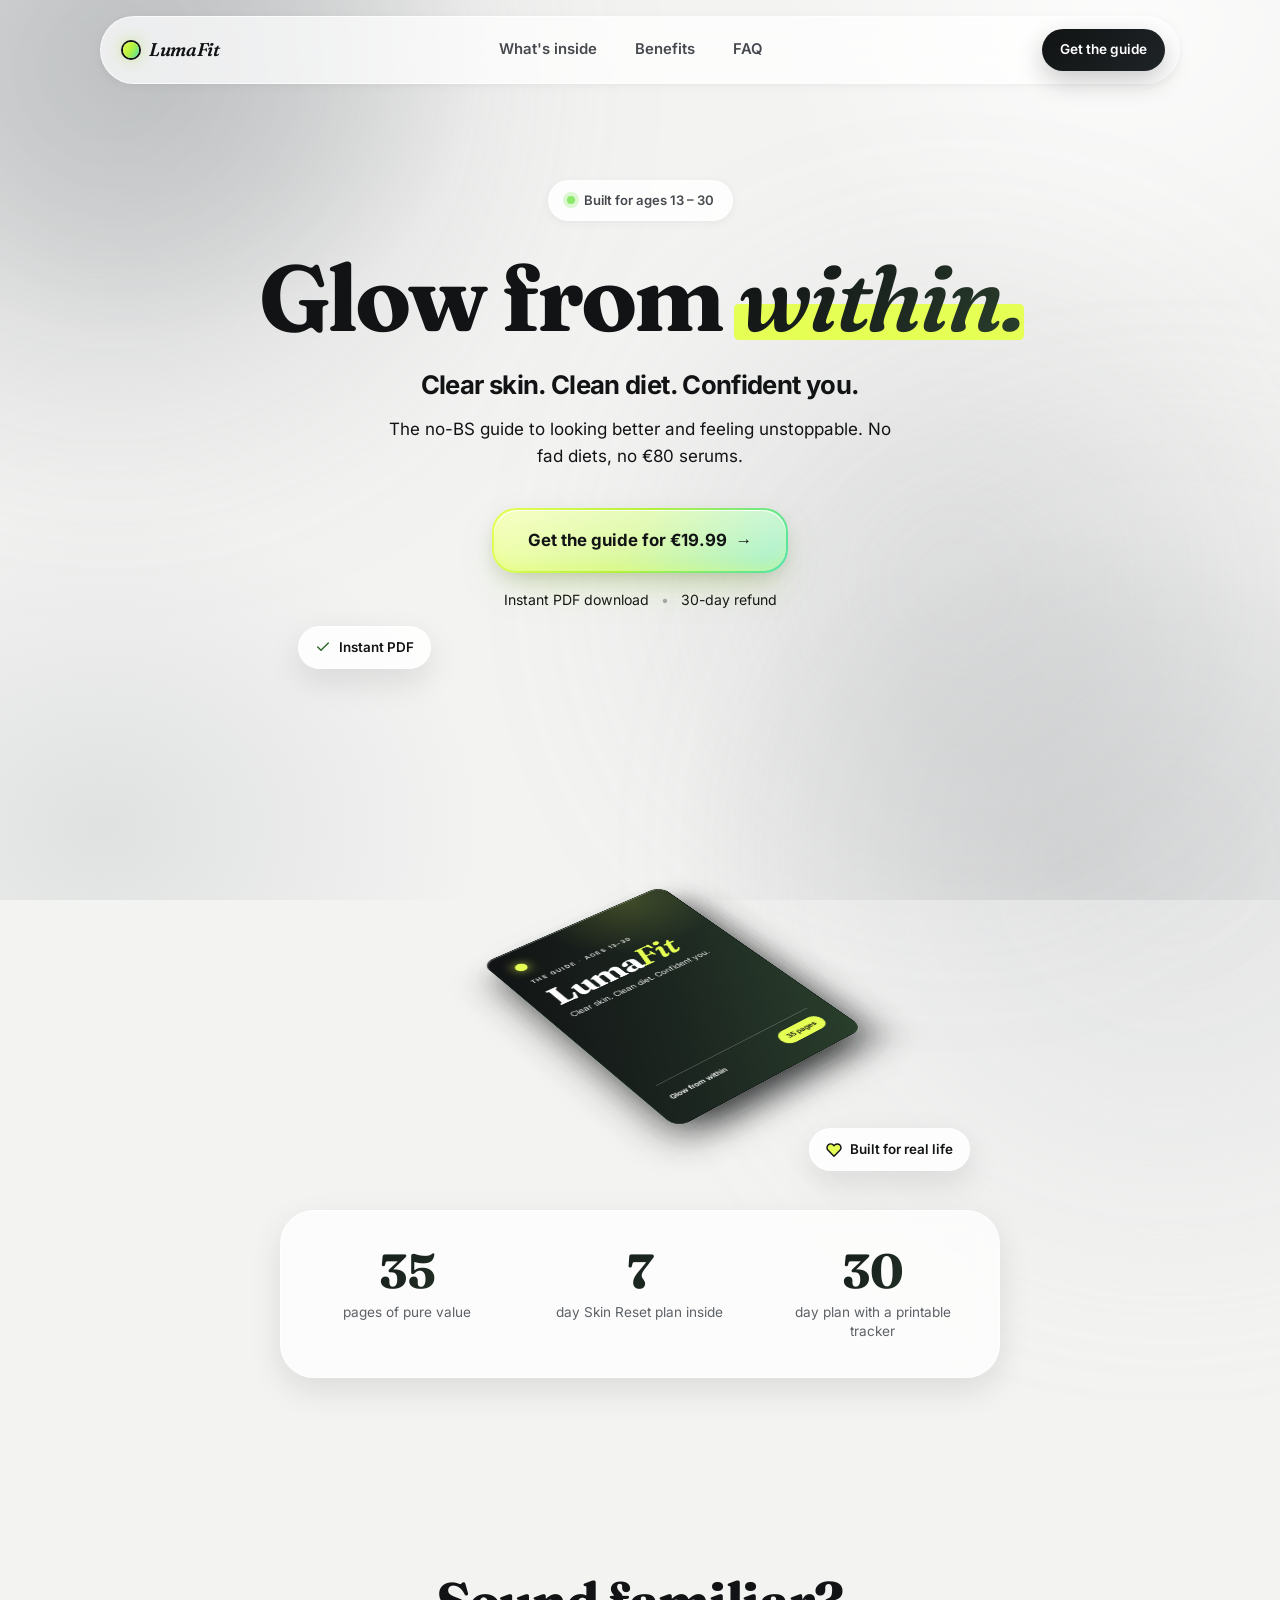
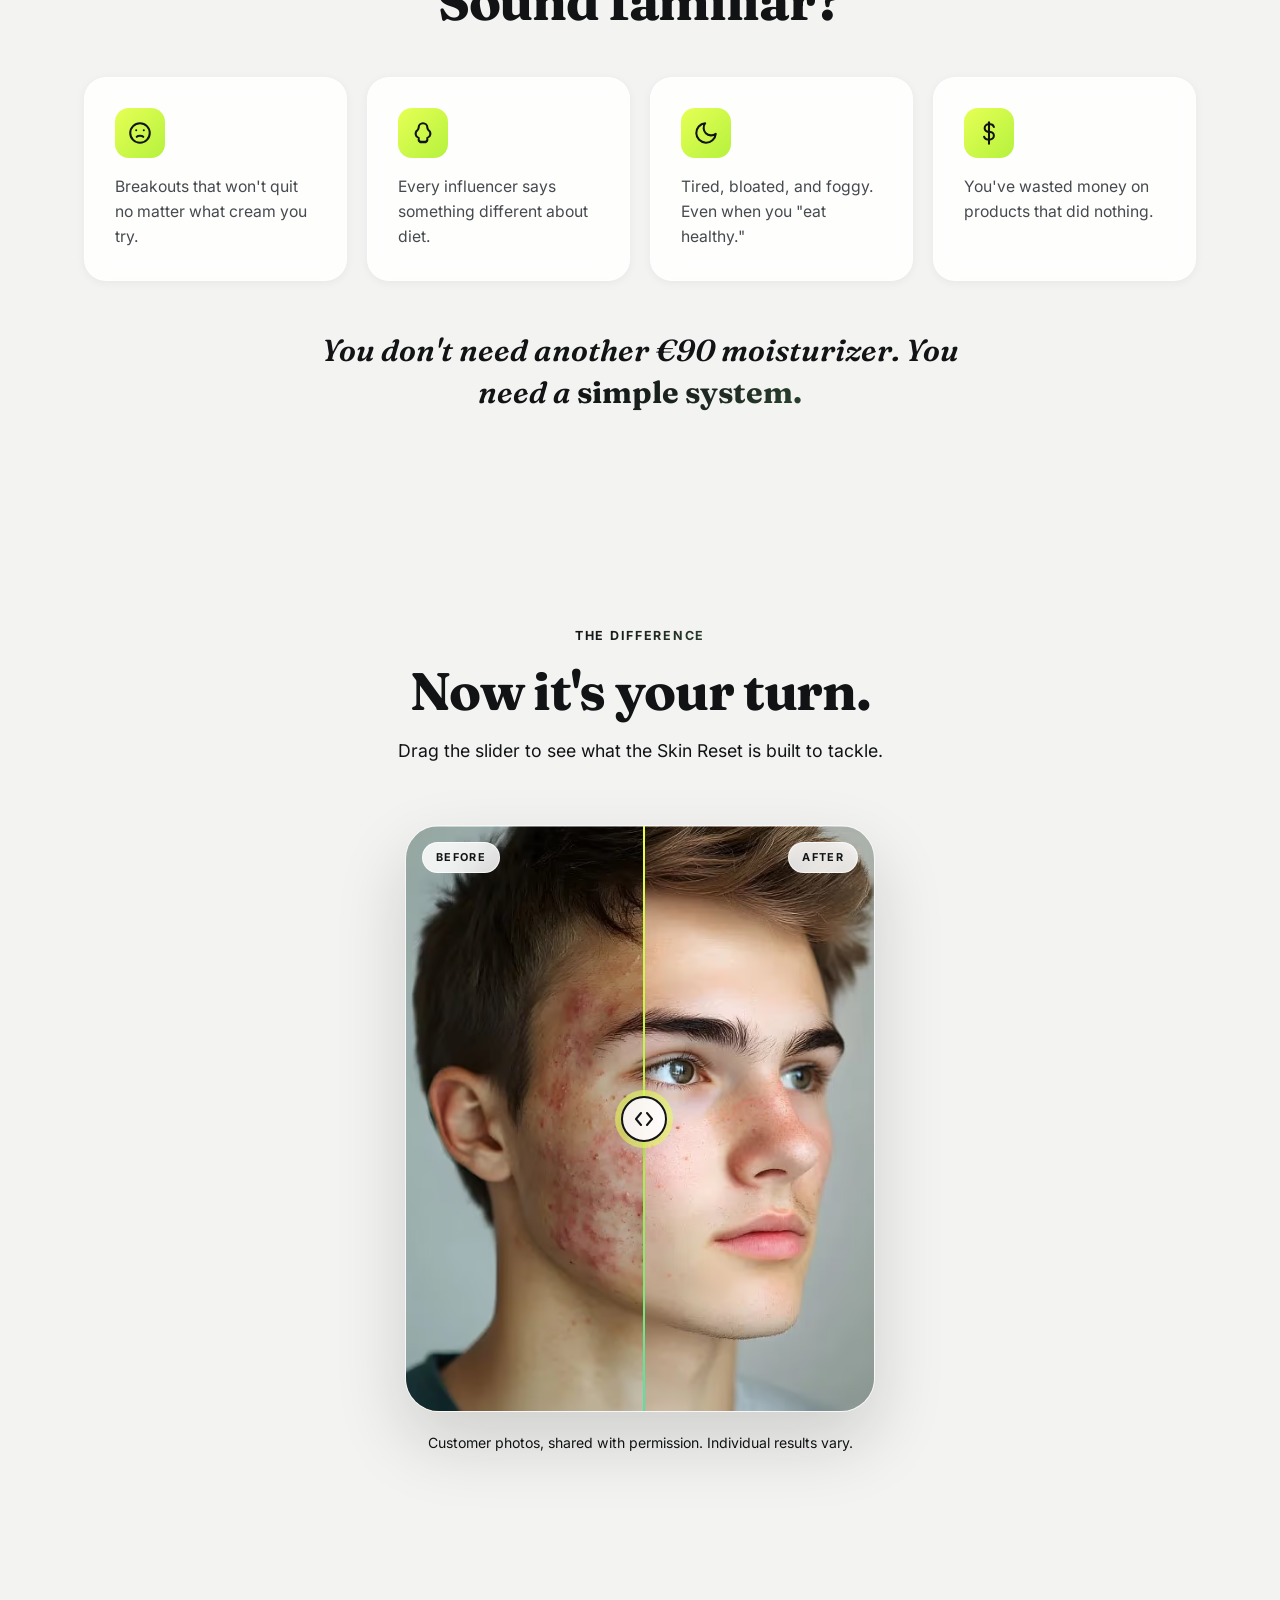
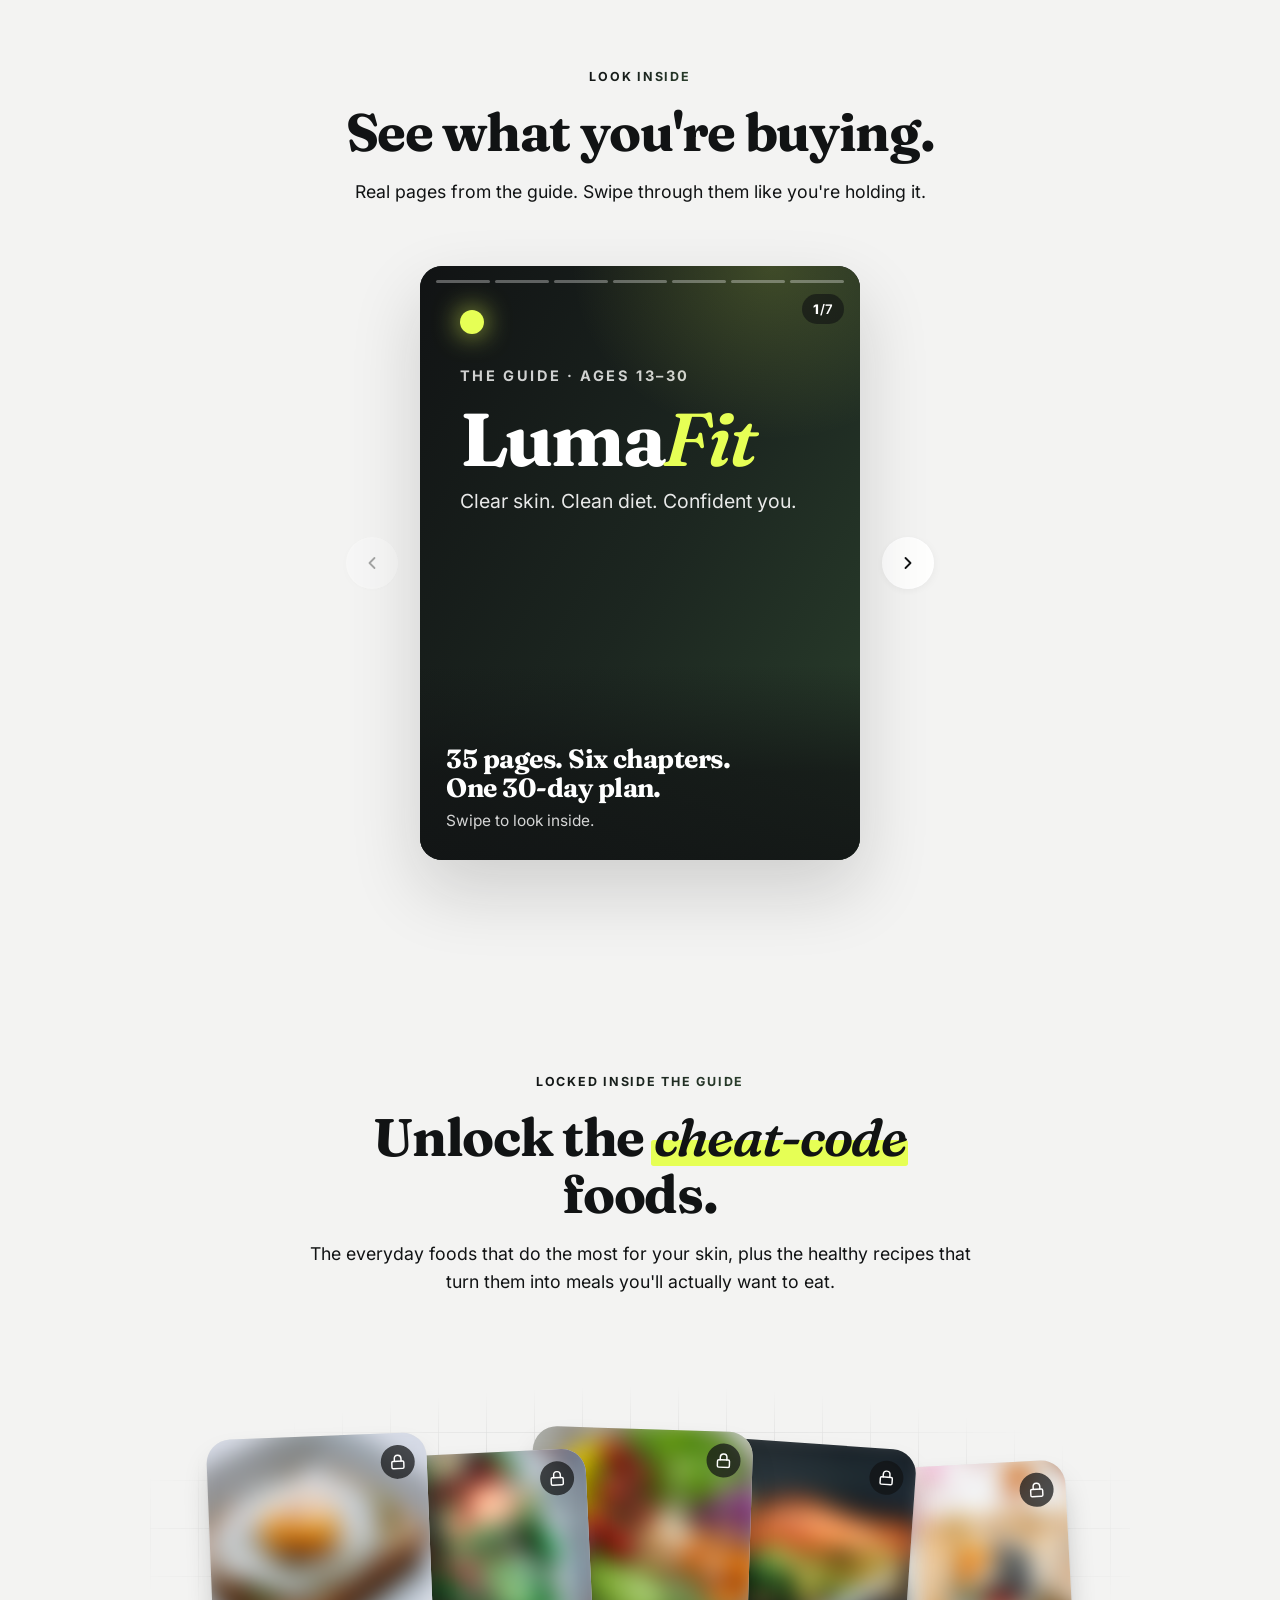
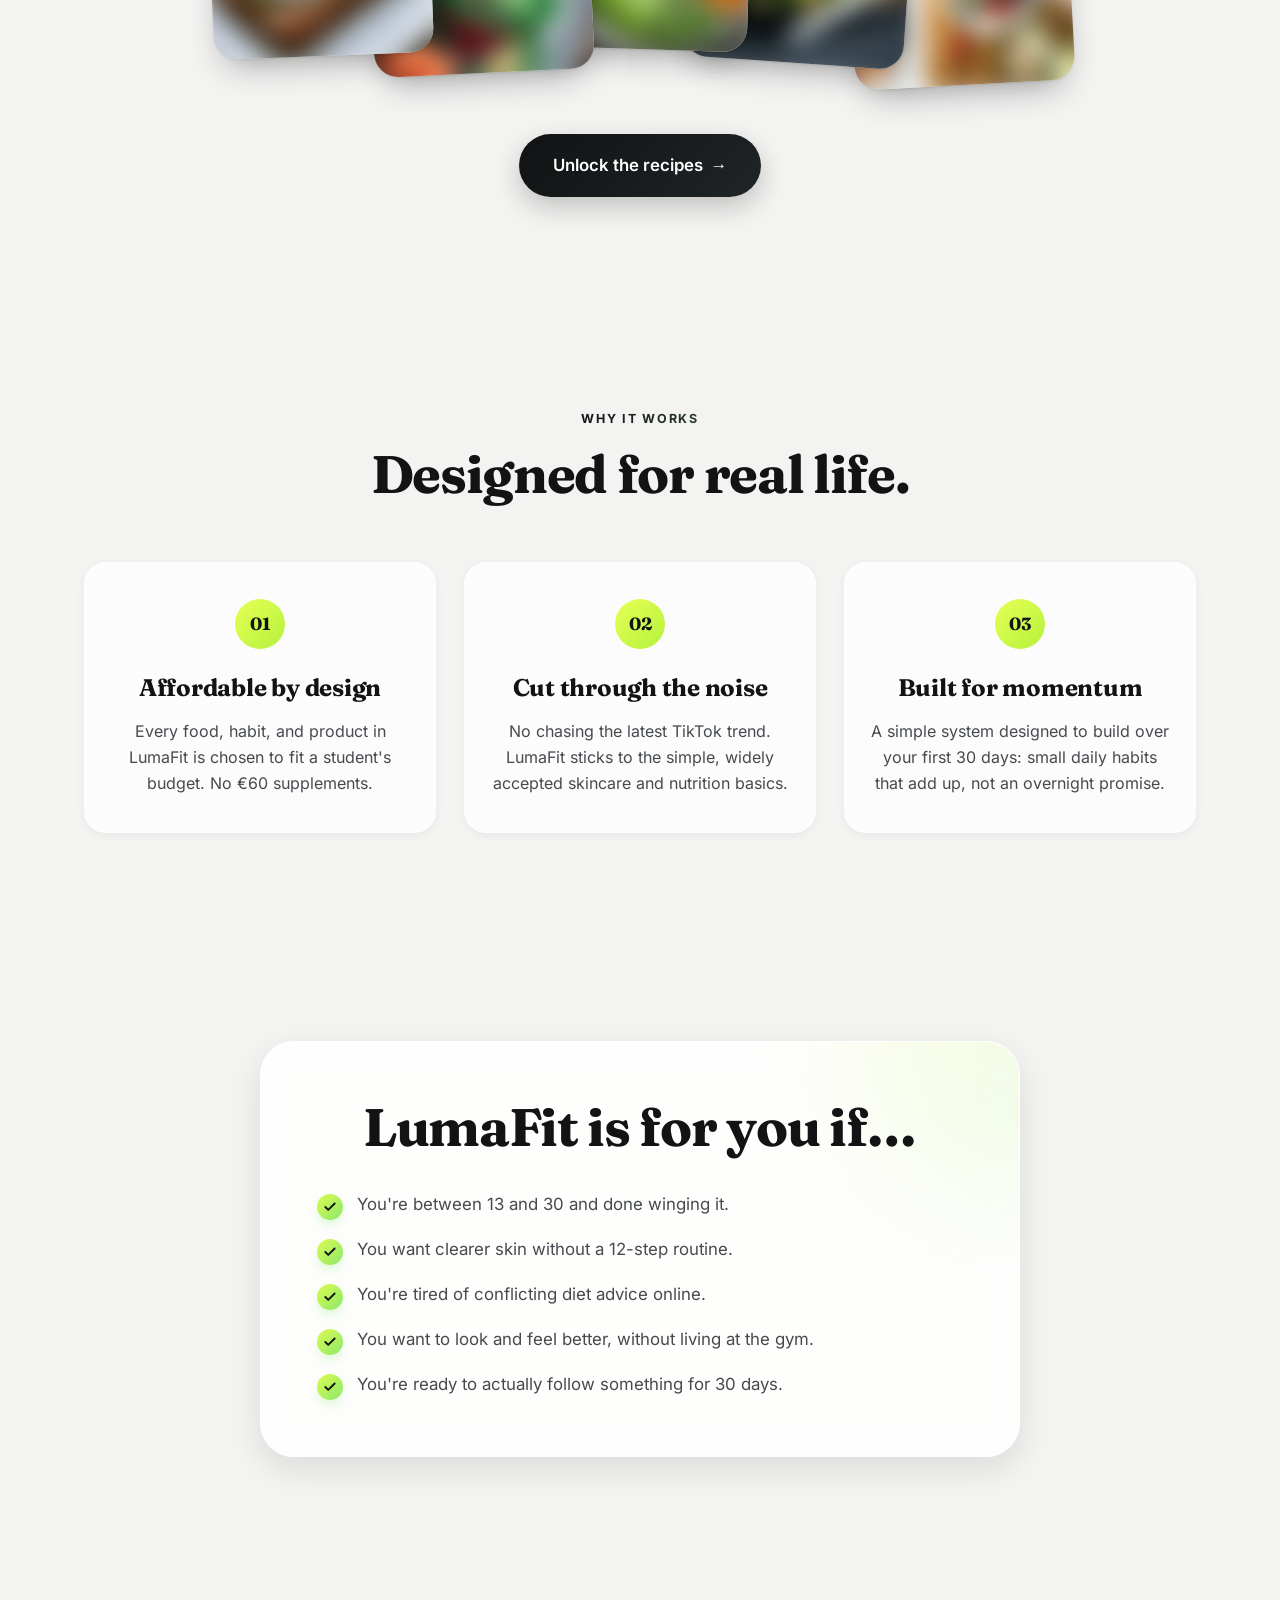
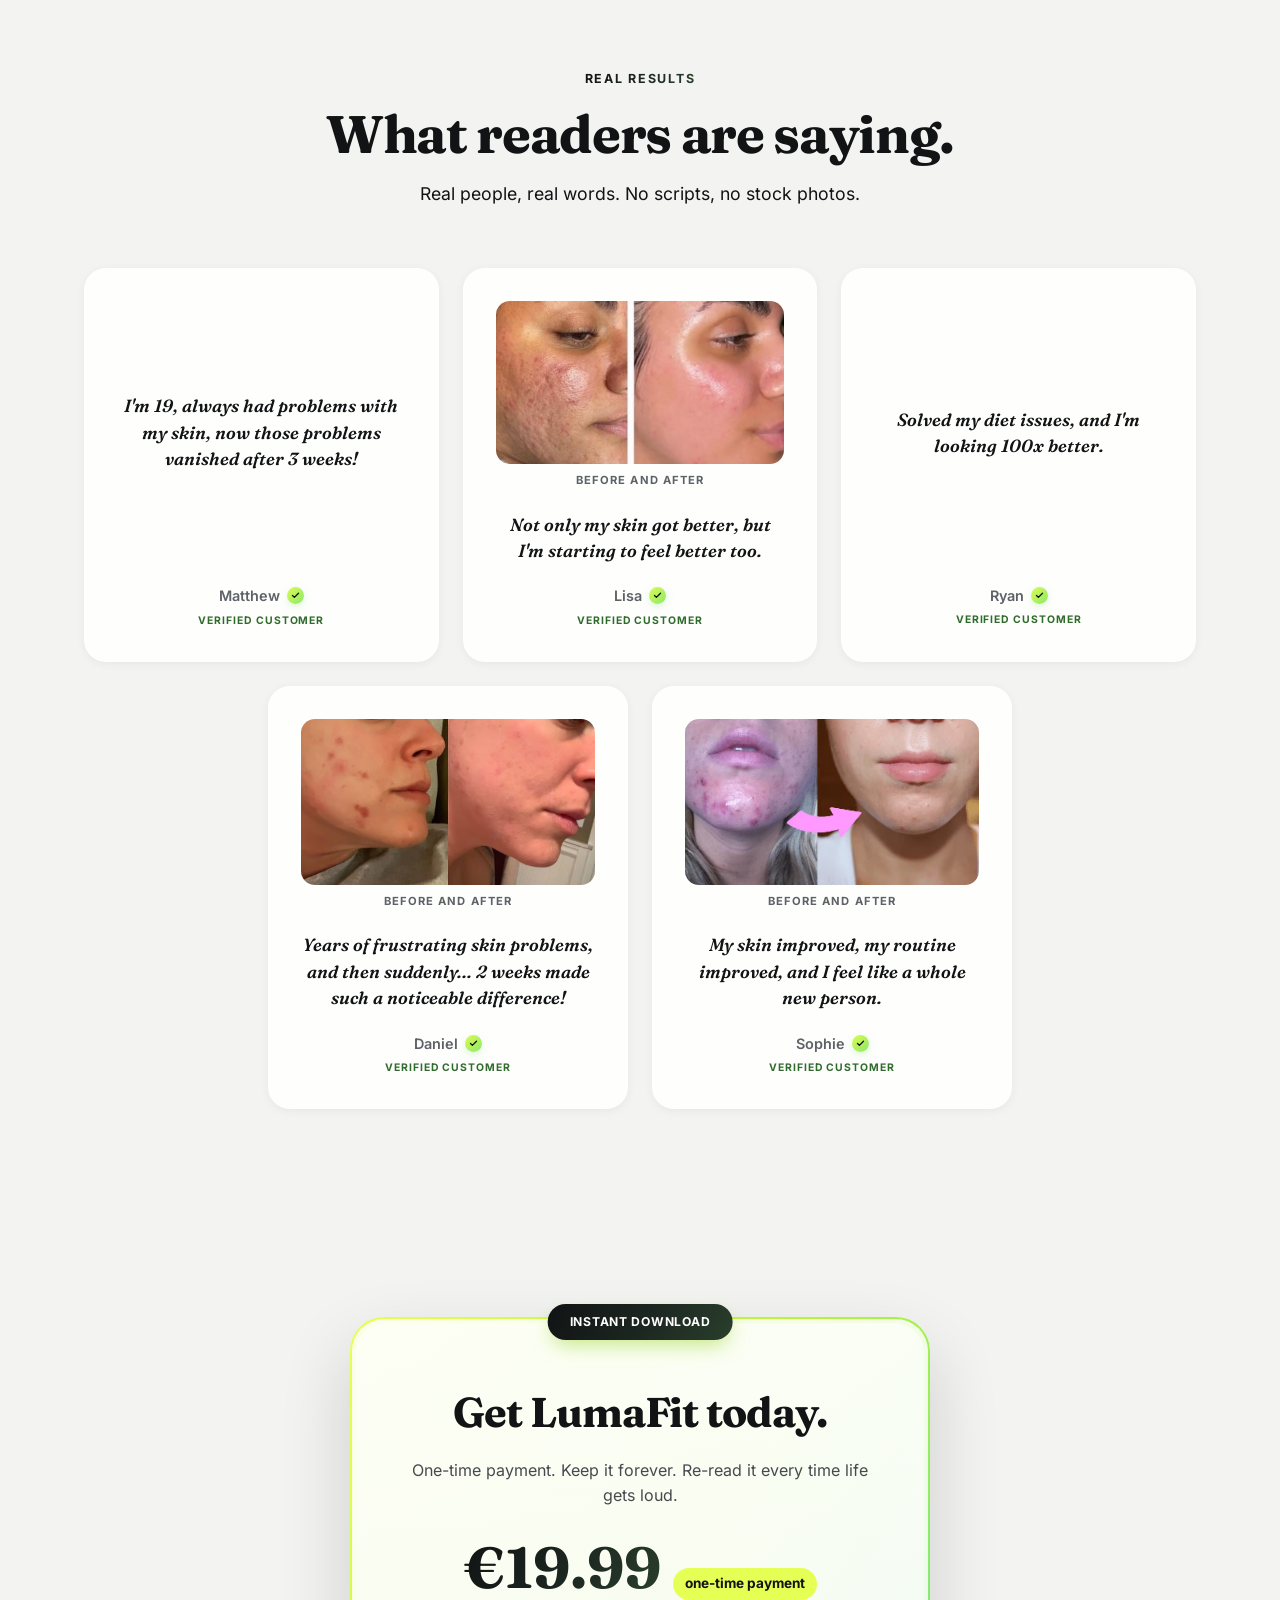
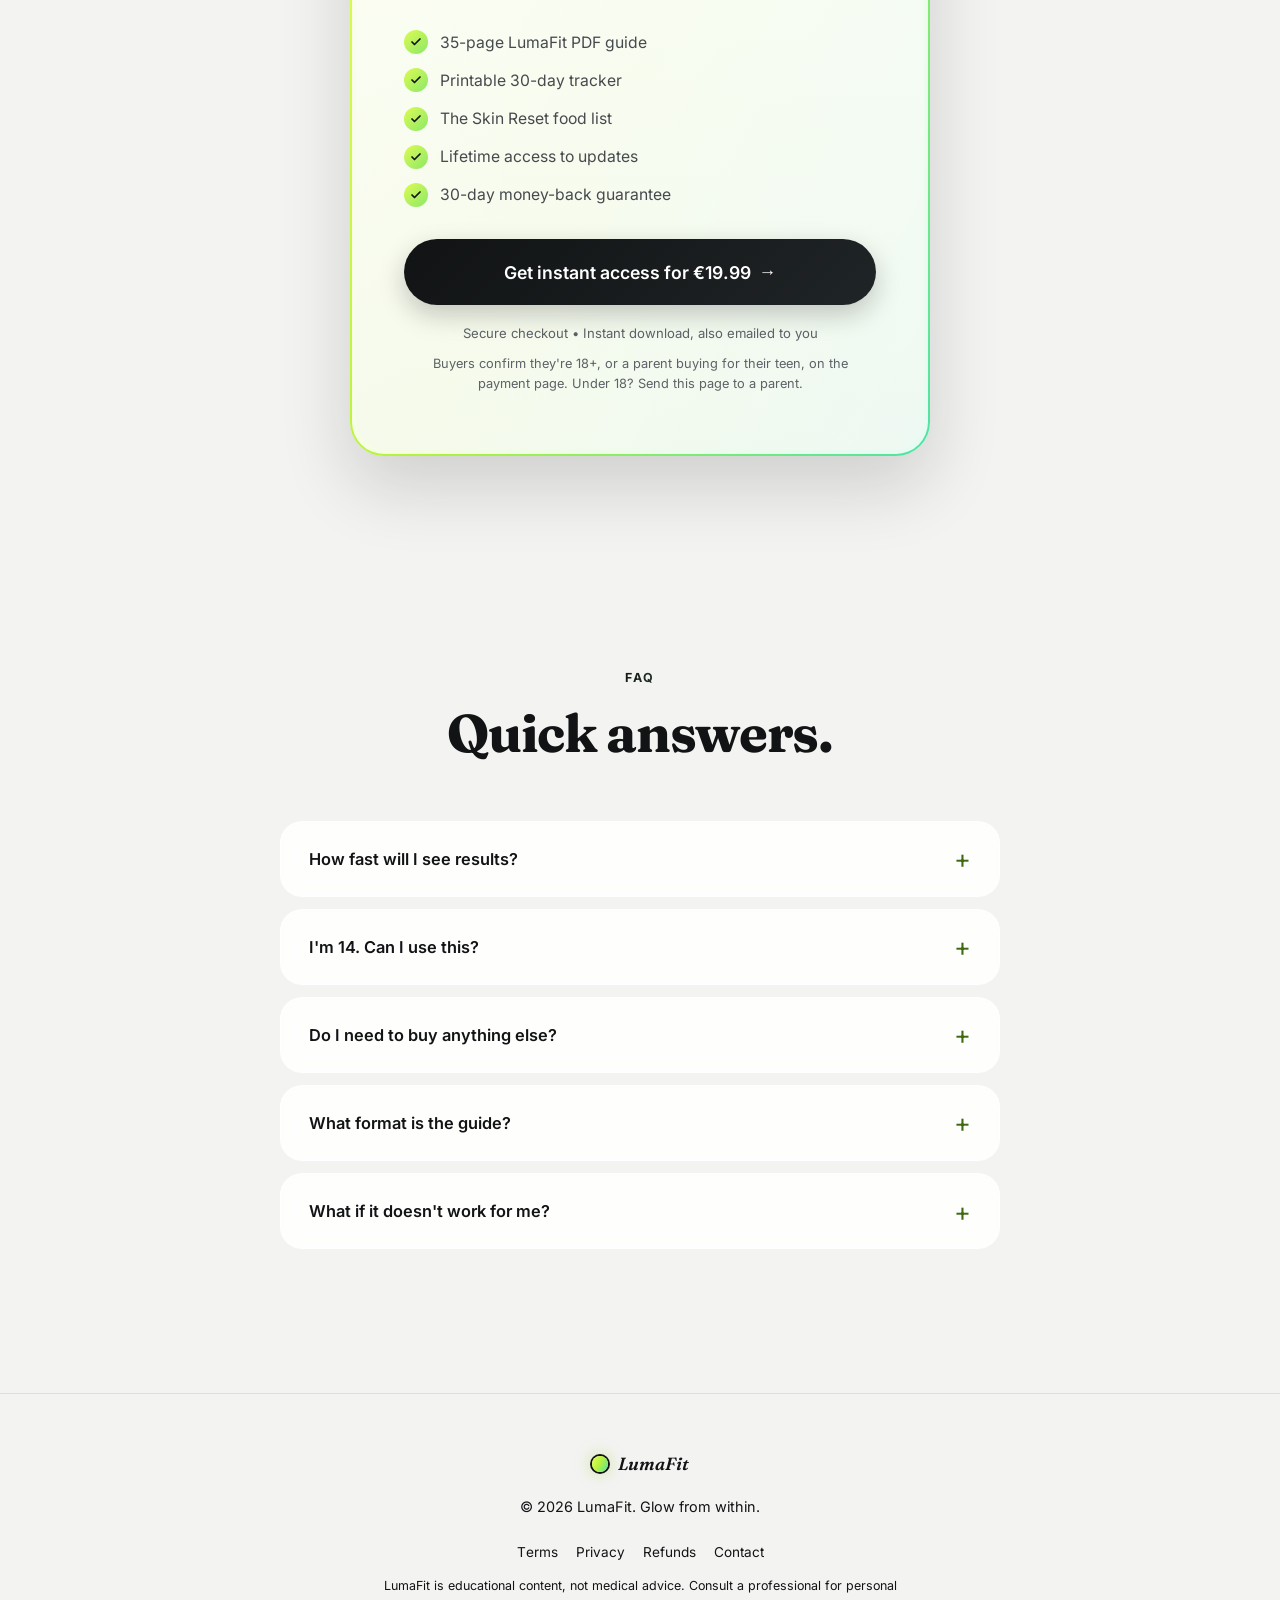
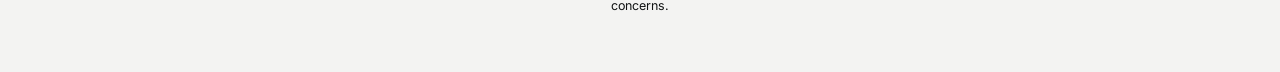
==== index.html @ a02e4a9a "Replace the "What's inside" cards with a Look-inside slideshow, and run a 3-day 50% launch sale Look" ====
<!DOCTYPE html>
<html lang="en">
<head>
    <meta charset="UTF-8">
    <meta name="viewport" content="width=device-width, initial-scale=1.0">
    <meta name="description" content="LumaFit: the no-BS guide to clear skin, a healthier body, and unshakeable confidence. Built for ages 13 to 30.">
    <meta property="og:title" content="LumaFit: Glow from within.">
    <meta property="og:description" content="Clear skin. Clean diet. Confident you. The no-BS guide built for 13–30.">
    <meta property="og:type" content="website">
    <meta property="og:url" content="https://lumafit.org/">
    <meta property="og:image" content="https://lumafit.org/assets/og.png">
    <meta name="twitter:card" content="summary_large_image">
    <link rel="canonical" href="https://lumafit.org/">
    <title>LumaFit: Glow from within.</title>
    <link rel="icon" href="/favicon.ico" sizes="48x48">
    <link rel="icon" type="image/svg+xml" href="/assets/favicon.svg">
    <link rel="icon" type="image/png" sizes="192x192" href="/assets/icon-192.png">
    <link rel="apple-touch-icon" href="/assets/apple-touch-icon.png">
    <!-- Bump ?v= on every css/ or js/ change. The lumafit.org zone's Browser
         Cache TTL (4h) overrides origin cache headers on CSS/JS, so a new URL
         is the only reliable way to get returning visitors the fresh files. -->
    <link rel="preload" href="assets/fonts/fraunces-latin.woff2" as="font" type="font/woff2" crossorigin>
    <link rel="preload" href="assets/fonts/inter-latin.woff2" as="font" type="font/woff2" crossorigin>
    <link rel="stylesheet" href="css/styles.css?v=2026093003">
    <script type="application/ld+json">
{
  "@context": "https://schema.org",
  "@graph": [
    {
      "@type": "Product",
      "name": "LumaFit: The Complete Glow-Up Guide",
      "description": "A 35-page PDF guide to clear skin, clean eating, body basics and confidence for ages 13 to 30, with a printable 30-day tracker and the Skin Reset food list.",
      "image": "https://lumafit.org/assets/og.png",
      "brand": {
        "@type": "Brand",
        "name": "LumaFit"
      },
      "url": "https://lumafit.org/",
      "offers": {
        "@type": "Offer",
        "price": "9.99",
        "priceValidUntil": "2026-10-03",
        "priceCurrency": "EUR",
        "availability": "https://schema.org/InStock",
        "url": "https://lumafit.org/#buy",
        "hasMerchantReturnPolicy": {
          "@type": "MerchantReturnPolicy",
          "returnPolicyCategory": "https://schema.org/MerchantReturnFiniteReturnWindow",
          "merchantReturnDays": 30,
          "refundType": "https://schema.org/FullRefund",
          "returnFees": "https://schema.org/FreeReturn"
        }
      }
    },
    {
      "@type": "FAQPage",
      "mainEntity": [
        {
          "@type": "Question",
          "name": "How fast will I see results?",
          "acceptedAnswer": {
            "@type": "Answer",
            "text": "Most readers notice calmer skin within 7 days of following the Skin Reset. Body changes are more noticeable around day 30 when the full system has compounded."
          }
        },
        {
          "@type": "Question",
          "name": "I'm 14. Can I use this?",
          "acceptedAnswer": {
            "@type": "Answer",
            "text": "The content is written to be safe and appropriate for ages 13+ and avoids any restrictive dieting. Checkout is for adults: if you are under 18, ask a parent or guardian to buy it for you. If you have a medical condition or allergies, check with a doctor first."
          }
        },
        {
          "@type": "Question",
          "name": "Do I need to buy anything else?",
          "acceptedAnswer": {
            "@type": "Answer",
            "text": "No. Everything in the guide uses common grocery items and drugstore skincare. No supplements, no expensive products."
          }
        },
        {
          "@type": "Question",
          "name": "What format is the guide?",
          "acceptedAnswer": {
            "@type": "Answer",
            "text": "A clean, mobile-friendly PDF. You get download links on the thank-you page right after checkout and a copy in your inbox."
          }
        },
        {
          "@type": "Question",
          "name": "What if it doesn't work for me?",
          "acceptedAnswer": {
            "@type": "Answer",
            "text": "Email us within 30 days and we will refund you, no questions asked. You keep the PDF."
          }
        }
      ]
    }
  ]
}
    </script>
</head>
<body>
    <!-- Animated gradient background -->
    <div class="bg-gradient"></div>
    <div class="bg-blob bg-blob-1"></div>
    <div class="bg-blob bg-blob-2"></div>
    <div class="bg-blob bg-blob-3"></div>

    <!-- Sale bar. Starts hidden; js/sale-bar.js shows it only while SALE_ENDS
         is still ahead and it hasn't been dismissed, so an expired sale never
         flashes on load. The ticking digits are aria-hidden and #saleEndsText
         carries the deadline as a plain date for screen readers. -->
    <div class="sale-bar" id="saleBar" role="region" aria-label="Limited-time offer" hidden>
        <div class="sale-inner">
            <span class="sale-badge">50% off</span>
            <span class="sale-text"><span class="sale-text-long">Launch sale </span>ends in</span>
            <span class="sale-timer" aria-hidden="true">
                <span class="sale-unit"><span class="sale-num" data-unit="d">00</span><span class="sale-lbl">d</span></span>
                <span class="sale-unit"><span class="sale-num" data-unit="h">00</span><span class="sale-lbl">h</span></span>
                <span class="sale-unit"><span class="sale-num" data-unit="m">00</span><span class="sale-lbl">m</span></span>
                <span class="sale-unit"><span class="sale-num" data-unit="s">00</span><span class="sale-lbl">s</span></span>
            </span>
            <span class="sale-sr" id="saleEndsText"></span>
            <a href="#buy" class="btn sale-cta">Claim it <span class="btn-arrow">→</span></a>
            <button type="button" class="sale-close" id="saleClose" aria-label="Dismiss offer">
                <svg viewBox="0 0 16 16" fill="none" stroke="currentColor" stroke-width="2" stroke-linecap="round" aria-hidden="true"><path d="M4 4l8 8M12 4l-8 8"/></svg>
            </button>
        </div>
    </div>

    <!-- Nav -->
    <nav class="nav" id="nav">
        <div class="container nav-inner">
            <a href="#" class="logo">
                <span class="logo-dot"></span>
                <span class="logo-text">LumaFit</span>
            </a>
            <ul class="nav-links">
                <li><a href="#inside">What's inside</a></li>
                <li><a href="#benefits">Benefits</a></li>
                <li><a href="#faq">FAQ</a></li>
                <li class="nav-cursor" aria-hidden="true"></li>
            </ul>
            <a href="#buy" class="btn btn-primary btn-sm">Get the guide</a>
        </div>
    </nav>

    <!-- Hero -->
    <header class="hero">
        <div class="container">
            <div class="chip">
                <span class="chip-dot"></span>
                Built for ages 13 – 30
            </div>
            <h1 class="hero-title">
                Glow from <em class="liquid-word">within.</em>
            </h1>
            <!-- Two separate jobs, so two elements rather than one <br>: the
                 mantra is the line people repeat, the sub explains the buy. -->
            <p class="hero-mantra">Clear skin. Clean diet. Confident you.</p>
            <p class="hero-sub">
                The no-BS guide to looking better and feeling unstoppable. No fad diets, no €80 serums.
            </p>
            <div class="hero-cta">
                <a href="#buy" class="hover-btn" data-hover-btn>
                    <span>Get the guide for <span data-price>€9.99</span></span>
                    <span class="btn-arrow">→</span>
                </a>
                <div class="hero-trust">
                    <span>Instant PDF download</span>
                    <span class="dot-sep">•</span>
                    <span>30-day refund</span>
                </div>
            </div>

            <!-- Product mockup — the guide pulled apart into its layers: the
                 cover on top, then page one, a recipe and the 30-day plan, so
                 the buyer sees what's inside before they buy. -->
            <div class="hero-visual">
                <div class="stack-wrap">
                    <div class="stack" id="stack" role="img"
                         aria-label="The LumaFit guide pulled apart into layers: the cover, Chapter One: The Skin Reset, a recipe page and the 30-day plan.">
                        <div class="stack-tilt">
                            <div class="stack-shadow"></div>

                            <!-- Bottom layer: the 30-day plan -->
                            <div class="stack-layer" style="--i: 0">
                                <div class="sheet">
                                    <div class="sh-in">
                                        <div class="sh-head"><span>Your 30-Day Plan</span><span>38</span></div>
                                        <div class="sh-plan-title">30 days, one box at a time.</div>
                                        <div class="sh-plan-sub">Tick each day off. Print it or use it on your phone.</div>
                                        <div class="sh-plan-grid" data-plan-grid></div>
                                        <div class="sh-plan-foot"><span>Week 2</span><b>9 / 30 done</b></div>
                                    </div>
                                </div>
                            </div>

                            <!-- A recipe page -->
                            <div class="stack-layer" style="--i: 1">
                                <div class="sheet sheet-recipe">
                                    <div class="sh-photo">
                                        <picture>
                                            <source srcset="assets/gallery/rainbow-bowl.avif" type="image/avif">
                                            <img src="assets/gallery/rainbow-bowl.jpg" alt="" width="440" height="440" fetchpriority="high" decoding="async">
                                        </picture>
                                        <span>Recipe 04</span>
                                    </div>
                                    <div class="sh-recipe">
                                        <div class="sh-recipe-title">Rainbow glow bowl</div>
                                        <div class="sh-recipe-meta"><span>15 min</span><span>Serves 2</span><span>No cooking</span></div>
                                        <ul class="sh-recipe-list">
                                            <li>Chickpeas, rinsed</li>
                                            <li>Red cabbage, shredded</li>
                                            <li>Avocado + lemon</li>
                                        </ul>
                                    </div>
                                </div>
                            </div>

                            <!-- Page one -->
                            <div class="stack-layer" style="--i: 2">
                                <div class="sheet">
                                    <div class="sh-in">
                                        <div class="sh-head"><span>The Skin Reset</span><span>7</span></div>
                                        <div class="sh-eyebrow">Chapter one</div>
                                        <div class="sh-title">The Skin Reset</div>
                                        <p class="sh-body">Your skin reacts to what's on your plate far more than to what you spend on serums. Seven everyday foods do most of the damage.</p>
                                        <div class="sh-note"><b>Day 1 swap</b>Skim milk → unsweetened oat.</div>
                                    </div>
                                </div>
                            </div>

                            <!-- Top layer: the cover -->
                            <div class="stack-layer" style="--i: 3">
                                <div class="sheet sheet-cover">
                                    <div class="sh-in">
                                        <span class="sh-dot"></span>
                                        <div class="sh-kicker">The Guide · Ages 13–30</div>
                                        <div class="sh-cover-title">Luma<em>Fit</em></div>
                                        <p class="sh-cover-sub">Clear skin. Clean diet. Confident you.</p>
                                        <div class="sh-cover-foot">
                                            <span>Glow from within</span>
                                            <span class="sh-badge">35 pages</span>
                                        </div>
                                    </div>
                                </div>
                            </div>
                        </div>
                    </div>

                    <div class="float-pill float-pill-1">
                        <span class="fp-ico" aria-hidden="true">
                            <svg viewBox="0 0 24 24" fill="none" stroke="currentColor" stroke-width="2.2" stroke-linecap="round" stroke-linejoin="round"><polyline points="20 6 9 17 4 12"/></svg>
                        </span>
                        Instant PDF
                    </div>
                    <div class="float-pill float-pill-2">
                        <span class="fp-ico" aria-hidden="true">
                            <svg viewBox="0 0 24 24" fill="none" stroke="currentColor" stroke-width="2.2" stroke-linecap="round" stroke-linejoin="round"><path d="M20.84 4.61a5.5 5.5 0 0 0-7.78 0L12 5.67l-1.06-1.06a5.5 5.5 0 1 0-7.78 7.78L12 21.23l8.84-8.84a5.5 5.5 0 0 0 0-7.78z"/></svg>
                        </span>
                        Built for real life
                    </div>
                </div>
            </div>

            <div class="hero-stats">
                <div class="stat">
                    <div class="stat-num">35</div>
                    <div class="stat-label">pages of pure value</div>
                </div>
                <div class="stat">
                    <div class="stat-num">7</div>
                    <div class="stat-label">day Skin Reset plan inside</div>
                </div>
                <div class="stat">
                    <div class="stat-num">30</div>
                    <div class="stat-label">day plan with a printable tracker</div>
                </div>
            </div>
        </div>
    </header>

    <!-- Problem -->
    <section class="section problem">
        <div class="container">
            <h2 class="section-title">Sound familiar?</h2>
            <div class="problem-grid">
                <div class="problem-card" data-glow>
                    <div class="problem-icon" aria-hidden="true">
                        <svg viewBox="0 0 24 24" fill="none" stroke="currentColor" stroke-width="1.9" stroke-linecap="round" stroke-linejoin="round"><circle cx="12" cy="12" r="9"/><path d="M8.5 9.5h.01M15.5 9.5h.01"/><path d="M9 15.5c.8-.8 2-1 3-1s2.2.2 3 1"/></svg>
                    </div>
                    <p>Breakouts that won't quit no matter what cream you try.</p>
                </div>
                <div class="problem-card" data-glow>
                    <div class="problem-icon" aria-hidden="true">
                        <svg viewBox="0 0 24 24" fill="none" stroke="currentColor" stroke-width="1.9" stroke-linecap="round" stroke-linejoin="round"><path d="M12 3a4 4 0 0 0-4 4c0 1-.5 1.8-1.2 2.5A4 4 0 0 0 8 16.5V18a2 2 0 0 0 2 2h4a2 2 0 0 0 2-2v-1.5a4 4 0 0 0 1.2-7A3.7 3.7 0 0 1 16 7a4 4 0 0 0-4-4z"/><path d="M9.5 20.5h5"/></svg>
                    </div>
                    <p>Every influencer says something different about diet.</p>
                </div>
                <div class="problem-card" data-glow>
                    <div class="problem-icon" aria-hidden="true">
                        <svg viewBox="0 0 24 24" fill="none" stroke="currentColor" stroke-width="1.9" stroke-linecap="round" stroke-linejoin="round"><path d="M21 12.8A9 9 0 1 1 11.2 3a7 7 0 0 0 9.8 9.8z"/></svg>
                    </div>
                    <p>Tired, bloated, and foggy. Even when you "eat healthy."</p>
                </div>
                <div class="problem-card" data-glow>
                    <div class="problem-icon" aria-hidden="true">
                        <svg viewBox="0 0 24 24" fill="none" stroke="currentColor" stroke-width="1.9" stroke-linecap="round" stroke-linejoin="round"><path d="M12 2v20"/><path d="M16.5 6.5A3.5 3.5 0 0 0 13 4h-1.5a3.5 3.5 0 0 0 0 7H13a3.5 3.5 0 0 1 0 7h-2a3.5 3.5 0 0 1-3.5-2.5"/></svg>
                    </div>
                    <p>You've wasted money on products that did nothing.</p>
                </div>
            </div>
            <p class="problem-lead">
                You don't need another €90 moisturizer. You need a <strong>simple system.</strong>
            </p>
        </div>
    </section>

    <!-- Before / after — customer photos added 2026-09-27 (assets/results-*.jpg).
         Frame is 4:5 with object-fit: cover, so ~5% is trimmed from each side;
         keep written consent for these photos on file before publishing. -->
    <section class="section compare">
        <div class="container">
            <div class="section-head">
                <div class="eyebrow">The difference</div>
                <h2 class="section-title">Now it's your turn.</h2>
                <p class="section-lead">
                    Drag the slider to see what the Skin Reset is built to tackle.
                </p>
            </div>

            <div class="compare-reveal cr-photos" data-labels="Before|After" data-position="50">
                <!-- after: fills the frame -->
                <div class="cr-side cr-after">
                    <picture>
                        <source srcset="assets/results-after.avif" type="image/avif">
                        <img class="cr-photo" src="assets/results-after.jpg" width="595" height="672"
                         draggable="false" alt="After: the same cheek and jaw, clear and even, with the redness gone">
                    </picture>
                </div>

                <!-- before: clipped from the left edge to the divider -->
                <div class="cr-side cr-before">
                    <picture>
                        <source srcset="assets/results-before.avif" type="image/avif">
                        <img class="cr-photo" src="assets/results-before.jpg" width="604" height="672"
                         draggable="false" alt="Before: a young man's cheek and jaw with red, inflamed breakouts">
                    </picture>
                </div>
            </div>

            <p class="compare-note">
                Customer photos, shared with permission. Individual results vary.
            </p>
        </div>
    </section>

    <!-- Look inside: a swipeable, auto-advancing slideshow of real pages
         (js/look-inside.js). Native scroll-snap does the swiping, so it works
         with JS off. The two photographed pages are served pre-frosted from
         assets/inside/: the readable part is what this page already quotes,
         the rest is blurred into the file itself, so no CSS stands between a
         visitor and the product. -->
    <section class="section inside" id="inside">
        <div class="container">
            <div class="section-head">
                <div class="eyebrow">Look inside</div>
                <h2 class="section-title">See what you're buying.</h2>
                <p class="section-lead">Real pages from the guide. Swipe through them like you're holding it.</p>
            </div>

            <div class="look is-first" id="look" data-interval="3800">
                <div class="look-wrap">
                    <button type="button" class="look-arrow" data-look-prev aria-label="Previous page">
                        <svg viewBox="0 0 24 24" aria-hidden="true"><path d="M15 6l-6 6 6 6"/></svg>
                    </button>

                    <div class="look-stage" role="region" aria-roledescription="carousel" aria-label="Look inside the guide">
                        <div class="look-bar" aria-hidden="true"></div>
                        <div class="look-count" aria-hidden="true"><b data-look-current>1</b>/<span data-look-total>7</span></div>

                        <div class="look-track" data-look-track>
                            <!-- 1 · Cover -->
                            <div class="look-slide" data-tone="dark" role="group" aria-label="Page 1 of 7: the cover">
                                <div class="sheet sheet-cover">
                                    <div class="sh-in">
                                        <span class="sh-dot"></span>
                                        <div class="sh-kicker">The Guide · Ages 13–30</div>
                                        <div class="sh-cover-title">Luma<em>Fit</em></div>
                                        <p class="sh-cover-sub">Clear skin. Clean diet. Confident you.</p>
                                        <div class="sh-cover-foot">
                                            <span>Glow from within</span>
                                            <span class="sh-badge">35 pages</span>
                                        </div>
                                    </div>
                                </div>
                                <div class="look-cap"><b>35 pages. Six chapters. One 30-day plan.</b><span>Swipe to look inside.</span></div>
                            </div>

                            <!-- 2 · Contents -->
                            <div class="look-slide" role="group" aria-label="Page 2 of 7: the contents">
                                <div class="sheet">
                                    <div class="sh-in">
                                        <div class="sh-head"><span>Contents</span><span>2</span></div>
                                        <div class="sh-eyebrow">Six chapters</div>
                                        <ul class="sh-toc">
                                            <li><span>01</span><b>The Skin Reset</b><span>1 week</span></li>
                                            <li><span>02</span><b>The Clean Plate</b><span>1 week</span></li>
                                            <li><span>03</span><b>Face Care, Simplified</b><span>1 week</span></li>
                                            <li><span>04</span><b>Body Basics</b><span>1 week</span></li>
                                            <li><span>05</span><b>The Confidence Stack</b><span>1 week</span></li>
                                            <li><span>06</span><b>Your 30-Day Plan</b><span>tracker</span></li>
                                        </ul>
                                    </div>
                                </div>
                                <div class="look-cap"><b>Six short chapters, one week each.</b><span>Finish it in a weekend. Live it for 30 days.</span></div>
                            </div>

                            <!-- 3 · Chapter one opens -->
                            <div class="look-slide" role="group" aria-label="Page 3 of 7: chapter one opens">
                                <div class="sheet">
                                    <div class="sh-in">
                                        <div class="sh-head"><span>Chapter 01</span><span>The Skin Reset</span></div>
                                        <div class="sh-eyebrow">Start here</div>
                                        <div class="sh-title">The Skin Reset</div>
                                        <p class="sh-body">You've tried the creams. The serums. The "miracle" stuff some 22-year-old swore by on TikTok at 2am. And your skin is still doing whatever it wants.</p>
                                        <ul class="sh-list">
                                            <li><b>1</b>Why food touches your skin at all, in 90 seconds.</li>
                                            <li><b>2</b>The 7 foods most worth cutting back on.</li>
                                            <li><b>3</b>The 5 swaps that replace them.</li>
                                        </ul>
                                    </div>
                                    <div class="look-frost"><span class="look-lock"><svg viewBox="0 0 24 24" aria-hidden="true"><rect x="3" y="11" width="18" height="11" rx="2"/><path d="M7 11V7a5 5 0 0 1 10 0v4"/></svg>Inside the guide</span></div>
                                </div>
                                <div class="look-cap"><b>Chapter 1 starts on your plate, not your face.</b><span>The 7 foods behind most breakouts, and the swaps.</span></div>
                            </div>

                            <!-- 4 · The food list (pre-frosted render) -->
                            <div class="look-slide" role="group" aria-label="Page 4 of 7: the Skin Reset food list">
                                <div class="sheet sheet-photo">
                                    <picture>
                                        <source srcset="assets/inside/food-list.avif" type="image/avif">
                                        <img src="assets/inside/food-list.jpg" alt="The Skin Reset food list: seven foods to dial down and five cheap swaps" width="900" height="1273" loading="lazy" decoding="async">
                                    </picture>
                                    <div class="look-frost look-frost-img"><span class="look-lock"><svg viewBox="0 0 24 24" aria-hidden="true"><rect x="3" y="11" width="18" height="11" rx="2"/><path d="M7 11V7a5 5 0 0 1 10 0v4"/></svg>Inside the guide</span></div>
                                </div>
                                <div class="look-cap"><b>The fridge-door food list.</b><span>7 to dial down, 5 cheap swaps. Printable.</span></div>
                            </div>

                            <!-- 5 · A recipe -->
                            <div class="look-slide" role="group" aria-label="Page 5 of 7: a recipe">
                                <div class="sheet sheet-recipe">
                                    <div class="sh-photo">
                                        <picture>
                                            <source srcset="assets/gallery/rainbow-bowl.avif" type="image/avif">
                                            <img src="assets/gallery/rainbow-bowl.jpg" alt="" width="440" height="440" loading="lazy" decoding="async">
                                        </picture>
                                        <span>Recipe 04</span>
                                    </div>
                                    <div class="sh-recipe">
                                        <div class="sh-recipe-title">Rainbow glow bowl</div>
                                        <div class="sh-recipe-meta"><span>15 min</span><span>Serves 2</span><span>No cooking</span></div>
                                        <ul class="sh-recipe-list">
                                            <li>Chickpeas, rinsed</li>
                                            <li>Red cabbage, shredded</li>
                                            <li>Avocado + lemon</li>
                                        </ul>
                                    </div>
                                    <div class="look-frost look-frost-low"><span class="look-lock"><svg viewBox="0 0 24 24" aria-hidden="true"><rect x="3" y="11" width="18" height="11" rx="2"/><path d="M7 11V7a5 5 0 0 1 10 0v4"/></svg>Inside the guide</span></div>
                                </div>
                                <div class="look-cap"><b>Recipes you'll actually make.</b><span>15 minutes, a student budget, no cooking skills.</span></div>
                            </div>

                            <!-- 6 · The tracker (pre-frosted render) -->
                            <div class="look-slide" role="group" aria-label="Page 6 of 7: the 30-day tracker">
                                <div class="sheet sheet-photo">
                                    <picture>
                                        <source srcset="assets/inside/tracker.avif" type="image/avif">
                                        <img src="assets/inside/tracker.jpg" alt="The 30-day tracker: one habit added per day, with photo check-in days" width="900" height="1273" loading="lazy" decoding="async">
                                    </picture>
                                    <div class="look-frost look-frost-img"><span class="look-lock"><svg viewBox="0 0 24 24" aria-hidden="true"><rect x="3" y="11" width="18" height="11" rx="2"/><path d="M7 11V7a5 5 0 0 1 10 0v4"/></svg>Inside the guide</span></div>
                                </div>
                                <div class="look-cap"><b>One small add a day, for 30 days.</b><span>The printable tracker, with photo check-ins.</span></div>
                            </div>

                            <!-- 7 · The offer -->
                            <div class="look-slide" data-tone="dark" role="group" aria-label="Page 7 of 7: get the guide">
                                <div class="sheet sheet-cta">
                                    <div class="sh-in">
                                        <span class="sh-dot"></span>
                                        <div class="sh-kicker">The whole system</div>
                                        <div class="look-cta-title">Yours in the next <em>minute.</em></div>
                                        <ul class="look-cta-list">
                                            <li>The 35-page guide</li>
                                            <li>The printable 30-day tracker</li>
                                            <li>The Skin Reset food list</li>
                                        </ul>
                                        <div class="look-cta-price"><s data-sale-only>€19.99</s> <span data-price>€9.99</span> <small data-sale-only>50% off</small><small data-regular-only hidden>one-time</small></div>
                                        <a href="#buy" class="look-cta-btn">Get the guide <span class="btn-arrow">→</span></a>
                                        <div class="look-cta-fine"><span data-sale-only>Launch price until 3 October · </span>Instant download · 30-day refund</div>
                                    </div>
                                </div>
                            </div>
                        </div>
                    </div>

                    <button type="button" class="look-arrow" data-look-next aria-label="Next page">
                        <svg viewBox="0 0 24 24" aria-hidden="true"><path d="M9 6l6 6-6 6"/></svg>
                    </button>
                </div>
            </div>
        </div>
    </section>

    <!-- Recipes teaser: a fan of blurred, "locked" food photos that springs
         open when the section scrolls into view (js/photo-gallery.js, a
         vanilla port of the 21st.dev PhotoGallery). Each photo links to the
         checkout; they sit outside the tab order and the accessibility tree
         because the button below does the same job for keyboard and
         screen-reader users.
         Photos: Unsplash (photo-1525351484163, -1511690743698, -1512621776951,
         -1519708227418, -1494390248081), used under the Unsplash License and
         self-hosted so no visitor data goes to a third party. -->
    <section class="section recipes" id="recipes" aria-labelledby="recipesTitle">
        <div class="container">
            <div class="section-head">
                <div class="eyebrow">Locked inside the guide</div>
                <h2 class="section-title" id="recipesTitle">Unlock the <em>cheat-code</em> foods.</h2>
                <p class="section-lead">The everyday foods that do the most for your skin, plus the healthy recipes that turn them into meals you'll actually want to eat.</p>
            </div>

            <div class="pg" data-photo-gallery>
                <div class="pg-grid" aria-hidden="true"></div>
                <div class="pg-stage">
                    <a class="pg-photo" href="#buy" tabindex="-1" aria-hidden="true" draggable="false"
                       data-dir="left" style="--k: -2; --dy: 15px; --z: 50; --order: 0; --tilt: -2deg">
                        <picture>
                            <source srcset="assets/gallery/egg-avocado-toast.avif" type="image/avif">
                            <img src="assets/gallery/egg-avocado-toast.jpg" alt="" width="440" height="440" loading="lazy" decoding="async" draggable="false">
                        </picture>
                        <span class="pg-lock"><svg viewBox="0 0 24 24" fill="none" stroke="currentColor" stroke-width="2.2" stroke-linecap="round" stroke-linejoin="round"><rect width="18" height="11" x="3" y="11" rx="2" ry="2"/><path d="M7 11V7a5 5 0 0 1 10 0v4"/></svg></span>
                        <span class="pg-cta"><span class="pg-cta-pill"><svg viewBox="0 0 24 24" fill="none" stroke="currentColor" stroke-width="2.4" stroke-linecap="round" stroke-linejoin="round"><rect width="18" height="11" x="3" y="11" rx="2" ry="2"/><path d="M7 11V7a5 5 0 0 1 9.9-1"/></svg>Get now</span></span>
                    </a>
                    <a class="pg-photo" href="#buy" tabindex="-1" aria-hidden="true" draggable="false"
                       data-dir="left" style="--k: -1; --dy: 32px; --z: 40; --order: 1; --tilt: -2deg">
                        <picture>
                            <source srcset="assets/gallery/spinach-pomegranate-salad.avif" type="image/avif">
                            <img src="assets/gallery/spinach-pomegranate-salad.jpg" alt="" width="440" height="440" loading="lazy" decoding="async" draggable="false">
                        </picture>
                        <span class="pg-lock"><svg viewBox="0 0 24 24" fill="none" stroke="currentColor" stroke-width="2.2" stroke-linecap="round" stroke-linejoin="round"><rect width="18" height="11" x="3" y="11" rx="2" ry="2"/><path d="M7 11V7a5 5 0 0 1 10 0v4"/></svg></span>
                        <span class="pg-cta"><span class="pg-cta-pill"><svg viewBox="0 0 24 24" fill="none" stroke="currentColor" stroke-width="2.4" stroke-linecap="round" stroke-linejoin="round"><rect width="18" height="11" x="3" y="11" rx="2" ry="2"/><path d="M7 11V7a5 5 0 0 1 9.9-1"/></svg>Get now</span></span>
                    </a>
                    <a class="pg-photo" href="#buy" tabindex="-1" aria-hidden="true" draggable="false"
                       data-dir="right" style="--k: 0; --dy: 8px; --z: 30; --order: 2; --tilt: 2deg">
                        <picture>
                            <source srcset="assets/gallery/rainbow-bowl.avif" type="image/avif">
                            <img src="assets/gallery/rainbow-bowl.jpg" alt="" width="440" height="440" loading="lazy" decoding="async" draggable="false">
                        </picture>
                        <span class="pg-lock"><svg viewBox="0 0 24 24" fill="none" stroke="currentColor" stroke-width="2.2" stroke-linecap="round" stroke-linejoin="round"><rect width="18" height="11" x="3" y="11" rx="2" ry="2"/><path d="M7 11V7a5 5 0 0 1 10 0v4"/></svg></span>
                        <span class="pg-cta"><span class="pg-cta-pill"><svg viewBox="0 0 24 24" fill="none" stroke="currentColor" stroke-width="2.4" stroke-linecap="round" stroke-linejoin="round"><rect width="18" height="11" x="3" y="11" rx="2" ry="2"/><path d="M7 11V7a5 5 0 0 1 9.9-1"/></svg>Get now</span></span>
                    </a>
                    <a class="pg-photo" href="#buy" tabindex="-1" aria-hidden="true" draggable="false"
                       data-dir="right" style="--k: 1; --dy: 22px; --z: 20; --order: 3; --tilt: 2deg">
                        <picture>
                            <source srcset="assets/gallery/salmon-greens.avif" type="image/avif">
                            <img src="assets/gallery/salmon-greens.jpg" alt="" width="440" height="440" loading="lazy" decoding="async" draggable="false">
                        </picture>
                        <span class="pg-lock"><svg viewBox="0 0 24 24" fill="none" stroke="currentColor" stroke-width="2.2" stroke-linecap="round" stroke-linejoin="round"><rect width="18" height="11" x="3" y="11" rx="2" ry="2"/><path d="M7 11V7a5 5 0 0 1 10 0v4"/></svg></span>
                        <span class="pg-cta"><span class="pg-cta-pill"><svg viewBox="0 0 24 24" fill="none" stroke="currentColor" stroke-width="2.4" stroke-linecap="round" stroke-linejoin="round"><rect width="18" height="11" x="3" y="11" rx="2" ry="2"/><path d="M7 11V7a5 5 0 0 1 9.9-1"/></svg>Get now</span></span>
                    </a>
                    <a class="pg-photo" href="#buy" tabindex="-1" aria-hidden="true" draggable="false"
                       data-dir="left" style="--k: 2; --dy: 44px; --z: 10; --order: 4; --tilt: -2deg">
                        <picture>
                            <source srcset="assets/gallery/berry-yogurt-bowl.avif" type="image/avif">
                            <img src="assets/gallery/berry-yogurt-bowl.jpg" alt="" width="440" height="440" loading="lazy" decoding="async" draggable="false">
                        </picture>
                        <span class="pg-lock"><svg viewBox="0 0 24 24" fill="none" stroke="currentColor" stroke-width="2.2" stroke-linecap="round" stroke-linejoin="round"><rect width="18" height="11" x="3" y="11" rx="2" ry="2"/><path d="M7 11V7a5 5 0 0 1 10 0v4"/></svg></span>
                        <span class="pg-cta"><span class="pg-cta-pill"><svg viewBox="0 0 24 24" fill="none" stroke="currentColor" stroke-width="2.4" stroke-linecap="round" stroke-linejoin="round"><rect width="18" height="11" x="3" y="11" rx="2" ry="2"/><path d="M7 11V7a5 5 0 0 1 9.9-1"/></svg>Get now</span></span>
                    </a>
                </div>
            </div>

            <div class="pg-actions">
                <a href="#buy" class="btn btn-primary btn-lg">Unlock the recipes <span class="btn-arrow">→</span></a>
            </div>
        </div>
    </section>

    <!-- Benefits -->
    <section class="section benefits" id="benefits">
        <div class="container">
            <div class="section-head">
                <div class="eyebrow">Why it works</div>
                <h2 class="section-title">Designed for real life.</h2>
            </div>
            <div class="benefits-grid">
                <div class="benefit">
                    <div class="benefit-num">01</div>
                    <h3>Affordable by design</h3>
                    <p>Every food, habit, and product in LumaFit is chosen to fit a student's budget. No €60 supplements.</p>
                </div>
                <div class="benefit">
                    <div class="benefit-num">02</div>
                    <h3>Cut through the noise</h3>
                    <p>No chasing the latest TikTok trend. LumaFit sticks to the simple, widely accepted skincare and nutrition basics.</p>
                </div>
                <div class="benefit">
                    <div class="benefit-num">03</div>
                    <h3>Built for momentum</h3>
                    <p>A simple system designed to build over your first 30 days: small daily habits that add up, not an overnight promise.</p>
                </div>
            </div>
        </div>
    </section>

    <!-- For who -->
    <section class="section for-who">
        <div class="container">
            <div class="for-who-card">
                <h2 class="section-title">LumaFit is for you if…</h2>
                <ul class="check-list">
                    <li>You're between 13 and 30 and done winging it.</li>
                    <li>You want clearer skin without a 12-step routine.</li>
                    <li>You're tired of conflicting diet advice online.</li>
                    <li>You want to look and feel better, without living at the gym.</li>
                    <li>You're ready to actually follow something for 30 days.</li>
                </ul>
            </div>
        </div>
    </section>

    <!-- Testimonials — real buyer reviews, quoted as sent -->
    <section class="section testimonials">
        <div class="container">
            <div class="section-head">
                <div class="eyebrow">Real results</div>
                <h2 class="section-title">What readers are saying.</h2>
                <p class="section-lead">Real people, real words. No scripts, no stock photos.</p>
            </div>

            <div class="testimonial-grid">
                <figure class="testimonial">
                    <blockquote>
                        <p>I'm 19, always had problems with my skin, now those problems vanished after 3 weeks!</p>
                    </blockquote>
                    <figcaption class="t-author">
                        <span class="t-name">Matthew</span>
                        <span class="t-verified">Verified customer</span>
                    </figcaption>
                </figure>
                <figure class="testimonial">
                    <figure class="t-photo">
                        <picture>
                            <source srcset="assets/reviews/lisa.avif" type="image/avif">
                            <img src="assets/reviews/lisa.jpg" width="828" height="680"
                             loading="lazy" decoding="async"
                             alt="Lisa's cheek, before and after: inflamed breakouts and heavily uneven texture on the left, calmer and much smoother skin on the right.">
                        </picture>
                        <figcaption>Before and after</figcaption>
                    </figure>
                    <blockquote>
                        <p>Not only my skin got better, but I'm starting to feel better too.</p>
                    </blockquote>
                    <figcaption class="t-author">
                        <span class="t-name">Lisa</span>
                        <span class="t-verified">Verified customer</span>
                    </figcaption>
                </figure>
                <figure class="testimonial">
                    <blockquote>
                        <p>Solved my diet issues, and I'm looking 100x better.</p>
                    </blockquote>
                    <figcaption class="t-author">
                        <span class="t-name">Ryan</span>
                        <span class="t-verified">Verified customer</span>
                    </figcaption>
                </figure>
                <figure class="testimonial">
                    <figure class="t-photo">
                        <picture>
                            <source srcset="assets/reviews/daniel.avif" type="image/avif">
                            <img src="assets/reviews/daniel.jpg" width="735" height="420"
                             loading="lazy" decoding="async"
                             alt="Daniel's cheek, before and after: several raised red blemishes along the jaw on the left, noticeably calmer and clearer skin on the right.">
                        </picture>
                        <figcaption>Before and after</figcaption>
                    </figure>
                    <blockquote>
                        <p>Years of frustrating skin problems, and then suddenly… 2 weeks made such a noticeable difference!</p>
                    </blockquote>
                    <figcaption class="t-author">
                        <span class="t-name">Daniel</span>
                        <span class="t-verified">Verified customer</span>
                    </figcaption>
                </figure>
                <figure class="testimonial">
                    <figure class="t-photo">
                        <picture>
                            <source srcset="assets/reviews/sophie.avif" type="image/avif">
                            <img src="assets/reviews/sophie.jpg" width="728" height="409"
                             loading="lazy" decoding="async"
                             alt="Sophie's chin and jaw, before and after: red, sore breakouts across the chin on the left, clear and even skin on the right.">
                        </picture>
                        <figcaption>Before and after</figcaption>
                    </figure>
                    <blockquote>
                        <p>My skin improved, my routine improved, and I feel like a whole new person.</p>
                    </blockquote>
                    <figcaption class="t-author">
                        <span class="t-name">Sophie</span>
                        <span class="t-verified">Verified customer</span>
                    </figcaption>
                </figure>
            </div>
        </div>
    </section>

    <!-- Buy -->
    <section class="section buy" id="buy">
        <div class="container">
            <div class="buy-card">
                <div class="buy-badge">Instant Download</div>
                <div class="buy-inner">
                <h2 class="buy-title">Get LumaFit today.</h2>
                <p class="buy-sub">One-time payment. Keep it forever. Re-read it every time life gets loud.</p>

                <div class="buy-price">
                    <span class="price-old" data-sale-only>€19.99</span>
                    <span class="price-now" data-price>€9.99</span>
                    <span class="price-note" data-sale-only>50% off until 3 Oct</span>
                    <span class="price-note" data-regular-only hidden>one-time payment</span>
                </div>

                <ul class="buy-list">
                    <li>35-page LumaFit PDF guide</li>
                    <li>Printable 30-day tracker</li>
                    <li>The Skin Reset food list</li>
                    <li>Lifetime access to updates</li>
                    <li>30-day money-back guarantee</li>
                </ul>

                <button id="buyBtn" class="btn btn-primary btn-xl">
                    <span>Get instant access for <span data-price>€9.99</span></span>
                    <span class="btn-arrow">→</span>
                </button>

                <p class="buy-fine">Secure checkout • Instant download, also emailed to you</p>
                <p class="buy-eligibility">
                    Buyers confirm they're 18+, or a parent buying for their teen, on the payment page.
                    Under 18? Send this page to a parent.
                </p>
                </div>
            </div>
        </div>
    </section>

    <!-- FAQ -->
    <section class="section faq" id="faq">
        <div class="container">
            <div class="section-head">
                <div class="eyebrow">FAQ</div>
                <h2 class="section-title">Quick answers.</h2>
            </div>
            <div class="faq-list">
                <details class="faq-item">
                    <summary>How fast will I see results?</summary>
                    <p>Most readers notice calmer skin within 7 days of following the Skin Reset. Body changes are more noticeable around day 30 when the full system has compounded.</p>
                </details>
                <details class="faq-item">
                    <summary>I'm 14. Can I use this?</summary>
                    <p>The content is written to be safe and appropriate for ages 13+ and avoids any restrictive dieting. Checkout, though, is for adults: if you're under 18, ask a parent or guardian to buy it for you. And if you have a medical condition or allergies, check with a doctor first.</p>
                </details>
                <details class="faq-item">
                    <summary>Do I need to buy anything else?</summary>
                    <p>No. Everything in the guide uses common grocery items and drugstore skincare. No supplements, no expensive products.</p>
                </details>
                <details class="faq-item">
                    <summary>What format is the guide?</summary>
                    <p>A clean, mobile-friendly PDF. You get the download links on the thank-you page right after checkout, plus a copy in your inbox.</p>
                </details>
                <details class="faq-item">
                    <summary>What if it doesn't work for me?</summary>
                    <p>Email us within 30 days and we'll refund you, no questions asked. You keep the PDF.</p>
                </details>
            </div>
        </div>
    </section>

    <!-- Footer -->
    <footer class="footer">
        <div class="container footer-inner">
            <div class="footer-brand">
                <span class="logo-dot"></span>
                <span class="logo-text">LumaFit</span>
            </div>
            <p class="footer-note">© 2026 LumaFit. Glow from within.</p>
            <nav class="footer-links">
                <a href="terms.html" data-cascade>Terms</a>
                <a href="privacy.html" data-cascade>Privacy</a>
                <a href="refund.html" data-cascade>Refunds</a>
                <a href="mailto:hello@lumafit.org" data-cascade>Contact</a>
            </nav>
            <p class="footer-disc">LumaFit is educational content, not medical advice. Consult a professional for personal concerns.</p>
        </div>
    </footer>

    <!-- Mobile sticky CTA: js/script.js shows it between the hero and the buy card. -->
    <div class="mobile-cta" id="mobileCta" aria-hidden="true">
        <span class="mobile-cta-text">The LumaFit guide · <span data-price>€9.99</span><small>Instant download · 30-day refund</small></span>
        <a href="#buy" class="btn btn-primary btn-sm" tabindex="-1">Get it <span class="btn-arrow">→</span></a>
    </div>

    <script src="js/compare-reveal.js?v=2026093003" defer></script>
    <script src="js/cascade.js?v=2026093003" defer></script>
    <script src="js/hover-button.js?v=2026093003" defer></script>
    <script src="js/glow-cards.js?v=2026093003" defer></script>
    <script src="js/photo-gallery.js?v=2026093003" defer></script>
    <script src="js/look-inside.js?v=2026093003" defer></script>
    <script src="js/nav-cursor.js?v=2026093003" defer></script>
    <script src="js/sale-bar.js?v=2026093003" defer></script>
    <script src="js/script.js?v=2026093003" defer></script>
    <script>
    // The WebGL backgrounds and the liquid headline are desktop delights. On a
    // phone they cost seconds of main-thread time before the first paint (the
    // wave shader alone was ~9s of boot time in Lighthouse), so they load only
    // on a capable pointer device, and only once the page has finished loading.
    // ?bg=wave or ?bg=mesh in the URL still forces one, on any device, for testing.
    (function () {
        var v = '2026093003';
        var forced = /[?&]bg=(wave|mesh)/i.exec(location.search);
        var mq = function (q) { return window.matchMedia && window.matchMedia(q).matches; };
        var capable = mq('(min-width: 900px) and (hover: hover) and (pointer: fine)')
            && !mq('(prefers-reduced-motion: reduce)')
            && !(navigator.connection && navigator.connection.saveData)
            && (navigator.hardwareConcurrency || 4) >= 4;
        if (!forced && !capable) return;
        var bg = forced ? forced[1].toLowerCase() : 'wave';
        function load(name) {
            var s = document.createElement('script');
            s.src = 'js/' + name + '.js?v=' + v;
            document.body.appendChild(s);
        }
        function go() {
            load(bg === 'mesh' ? 'shader-bg' : 'gradient-wave');
            load('liquid-text');
        }
        var idle = window.requestIdleCallback || function (fn) { setTimeout(fn, 250); };
        if (document.readyState === 'complete') idle(go);
        else window.addEventListener('load', function () { idle(go); });
    })();
    </script>
</body>
</html>
---- css/styles.css ----
/* =========================================================================
   LumaFit — "Graphite & Volt" design system
   Bold + sporty + gender-neutral. A black-and-white base with flowing
   graphite/silver waves, graphite ink and surfaces, glassmorphism cards, and
   one electric accent (volt). Volt is only ever a fill, ring, glow or highlight behind dark
   text, never text on the light ground (it would be ~1.1:1); text accents
   use --moss.
   Variable + class names are kept stable so the legal / thank-you pages
   (which reuse them) stay coherent: the old hue names are aliases below.
   ========================================================================= */

/* ---------- Self-hosted fonts ----------
   Variable woff2 files served from our own origin (previously Google Fonts).
   One fewer third-party CSS request on the critical path and no visitor data
   to Google. latin-ext is only fetched when a page actually uses those glyphs. */
@font-face {
    font-family: 'Inter';
    font-style: normal;
    font-weight: 400 900;
    font-display: swap;
    src: url(../assets/fonts/inter-latin.woff2) format('woff2');
    unicode-range: U+0000-00FF, U+0131, U+0152-0153, U+02BB-02BC, U+02C6, U+02DA, U+02DC, U+0304, U+0308, U+0329, U+2000-206F, U+20AC, U+2122, U+2191, U+2193, U+2212, U+2215, U+FEFF, U+FFFD;
}
@font-face {
    font-family: 'Inter';
    font-style: normal;
    font-weight: 400 900;
    font-display: swap;
    src: url(../assets/fonts/inter-latin-ext.woff2) format('woff2');
    unicode-range: U+0100-02BA, U+02BD-02C5, U+02C7-02CC, U+02CE-02D7, U+02DD-02FF, U+0304, U+0308, U+0329, U+1D00-1DBF, U+1E00-1E9F, U+1EF2-1EFF, U+2020, U+20A0-20AB, U+20AD-20C0, U+2113, U+2C60-2C7F, U+A720-A7FF;
}
@font-face {
    font-family: 'Fraunces';
    font-style: normal;
    font-weight: 600 700;
    font-display: swap;
    src: url(../assets/fonts/fraunces-latin.woff2) format('woff2');
    unicode-range: U+0000-00FF, U+0131, U+0152-0153, U+02BB-02BC, U+02C6, U+02DA, U+02DC, U+0304, U+0308, U+0329, U+2000-206F, U+20AC, U+2122, U+2191, U+2193, U+2212, U+2215, U+FEFF, U+FFFD;
}
@font-face {
    font-family: 'Fraunces';
    font-style: normal;
    font-weight: 600 700;
    font-display: swap;
    src: url(../assets/fonts/fraunces-latin-ext.woff2) format('woff2');
    unicode-range: U+0100-02BA, U+02BD-02C5, U+02C7-02CC, U+02CE-02D7, U+02DD-02FF, U+0304, U+0308, U+0329, U+1D00-1DBF, U+1E00-1E9F, U+1EF2-1EFF, U+2020, U+20A0-20AB, U+20AD-20C0, U+2113, U+2C60-2C7F, U+A720-A7FF;
}
@font-face {
    font-family: 'Fraunces';
    font-style: italic;
    font-weight: 600;
    font-display: swap;
    src: url(../assets/fonts/fraunces-italic-latin.woff2) format('woff2');
    unicode-range: U+0000-00FF, U+0131, U+0152-0153, U+02BB-02BC, U+02C6, U+02DA, U+02DC, U+0304, U+0308, U+0329, U+2000-206F, U+20AC, U+2122, U+2191, U+2193, U+2212, U+2215, U+FEFF, U+FFFD;
}
@font-face {
    font-family: 'Fraunces';
    font-style: italic;
    font-weight: 600;
    font-display: swap;
    src: url(../assets/fonts/fraunces-italic-latin-ext.woff2) format('woff2');
    unicode-range: U+0100-02BA, U+02BD-02C5, U+02C7-02CC, U+02CE-02D7, U+02DD-02FF, U+0304, U+0308, U+0329, U+1D00-1DBF, U+1E00-1E9F, U+1EF2-1EFF, U+2020, U+20A0-20AB, U+20AD-20C0, U+2113, U+2C60-2C7F, U+A720-A7FF;
}

/* ---------- Reset + base ---------- */
*, *::before, *::after { box-sizing: border-box; margin: 0; padding: 0; }

:root {
    /* Surfaces */
    --bg: #F3F3F2;             /* = the wave base in js/gradient-wave.js */
    --bg-soft: #E6E6E5;
    --ink: #111314;
    --ink-soft: #464A4E;
    --ink-mute: #5D6267;
    --line: rgba(17, 19, 20, 0.09);

    /* Graphite & Volt */
    --volt: #E6FF55;
    --lime: #B5F23D;
    --spring: #4FE3A6;
    --fresh: #8BE86A;          /* positive marks: the live dot, tick discs */
    --graphite: #111314;
    --graphite-2: #1C2620;
    --graphite-3: #2A3F2C;
    --moss: #3E6A12;           /* AA text accent on --bg (5.8:1): link hovers, icons, small labels */
    --moss-deep: #2F6B2A;      /* the "verified" green, AA on --bg (5.8:1) */
    --on-volt: #111314;        /* text and ticks that sit on volt fills */

    /* The wave greys (keep in sync with js/gradient-wave.js), used by the CSS
       fallback background. */
    --wave-graphite: #8A8E92;
    --wave-silver: #C8CBCD;
    /* Text that sits straight on the waves (no card behind it). Full ink:
       over the darkest graphite band it still clears AA (5.65:1), where
       --ink-soft (2.7:1) and --ink-mute (1.9:1) would not. */
    --ink-on-wave: var(--ink);

    /* Colour channels for rgba(). Glows on the light ground use --glow-rgb, a
       deeper yellow-green that still reads on stone; on graphite, --volt-rgb. */
    --volt-rgb: 230, 255, 85;
    --glow-rgb: 150, 210, 30;
    --fresh-rgb: 139, 232, 106;

    /* Legacy names, still used by the legal / thank-you pages. Each now points
       at the Graphite & Volt role that replaced its old hue. */
    --coral: var(--volt);
    --coral-deep: var(--moss);
    --coral-deeper: var(--moss);
    --pink: var(--lime);
    --pink-deep: var(--graphite);
    --violet: var(--spring);
    --violet-deep: var(--graphite);
    --mint: var(--fresh);
    --mint-deep: var(--moss-deep);
    --gold: var(--graphite-3);  /* only left as a text-gradient stop (thank-you title), so it stays dark */
    --sky: var(--spring);
    --peach: var(--coral);
    --peach-deep: var(--coral-deep);

    /* Signature gradients */
    --grad-brand: linear-gradient(120deg, var(--volt) 0%, var(--lime) 48%, var(--spring) 100%);
    /* Graphite, not colour: this set carries text (stats, price, eyebrows) and
       white-on-dark surfaces (cover, tiles, badges), so it has to stay dark. */
    --grad-brand-deep: linear-gradient(120deg, var(--graphite) 0%, var(--graphite-2) 52%, var(--graphite-3) 100%);
    --grad-fresh: linear-gradient(135deg, #DDFB52, var(--fresh));
    --grad-ink: linear-gradient(135deg, #111314 0%, #1F2426 100%);
    /* Sliding nav pill: white tab labels clear WCAG AA by a wide margin. */
    --grad-nav-cursor: linear-gradient(120deg, var(--graphite) 0%, var(--graphite-2) 50%, var(--graphite-3) 100%);

    /* Glass */
    --glass: rgba(255, 255, 255, 0.72);
    --glass-strong: rgba(255, 255, 255, 0.86);
    --glass-border: rgba(255, 255, 255, 0.7);

    /* Shadows */
    --shadow-sm: 0 2px 10px rgba(17, 19, 20, 0.05);
    --shadow-md: 0 12px 32px rgba(17, 19, 20, 0.10);
    --shadow-lg: 0 30px 70px rgba(17, 19, 20, 0.16);
    --glow-brand: 0 18px 50px -12px rgba(var(--glow-rgb), 0.55);

    --radius-sm: 14px;
    --radius-md: 22px;
    --radius-lg: 34px;
}

html { scroll-behavior: smooth; }

body {
    font-family: 'Inter', -apple-system, BlinkMacSystemFont, sans-serif;
    background: var(--bg);
    color: var(--ink);
    line-height: 1.6;
    -webkit-font-smoothing: antialiased;
    text-rendering: optimizeLegibility;
    overflow-x: hidden;
}

a { color: inherit; text-decoration: none; }
[hidden] { display: none !important; }
ul { list-style: none; }
button { font-family: inherit; border: none; cursor: pointer; }

:focus-visible {
    outline: 3px solid var(--graphite);
    outline-offset: 3px;
    border-radius: 6px;
}

.container {
    width: 100%;
    max-width: 1160px;
    margin: 0 auto;
    padding: 0 24px;
    position: relative;
    z-index: 1;
}

/* ---------- Aurora background ---------- */
.bg-gradient {
    position: fixed;
    inset: 0;
    z-index: -3;
    background:
        radial-gradient(42% 52% at 12% 6%,  rgba(138, 142, 146, 0.30), transparent 62%),
        radial-gradient(46% 56% at 88% 2%,  rgba(255, 255, 255, 0.75), transparent 60%),
        radial-gradient(52% 60% at 84% 96%, rgba(138, 142, 146, 0.24), transparent 62%),
        radial-gradient(48% 58% at 8% 92%,  rgba(200, 203, 205, 0.45), transparent 62%),
        var(--bg);
}

/* faint grain so large gradients never band */
.bg-gradient::after {
    content: '';
    position: absolute;
    inset: 0;
    opacity: 0.5;
    mix-blend-mode: overlay;
    background-image: url("data:image/svg+xml,%3Csvg xmlns='http://www.w3.org/2000/svg' width='160' height='160'%3E%3Cfilter id='n'%3E%3CfeTurbulence type='fractalNoise' baseFrequency='0.9' numOctaves='2'/%3E%3C/filter%3E%3Crect width='100%25' height='100%25' filter='url(%23n)' opacity='0.06'/%3E%3C/svg%3E");
}

.bg-blob {
    position: fixed;
    width: 620px;
    height: 620px;
    border-radius: 50%;
    filter: blur(130px);
    opacity: 0.3;
    z-index: -2;
    pointer-events: none;
    animation: float 22s ease-in-out infinite;
}

.bg-blob-1 { background: var(--wave-graphite); top: -240px; left: -200px; }
.bg-blob-2 { background: var(--wave-silver); bottom: -260px; right: -200px; animation-delay: -11s; }
.bg-blob-3 {
    background: var(--wave-graphite);
    top: 38%; left: 56%;
    width: 480px; height: 480px;
    opacity: 0.2;
    animation-delay: -6s;
}

@keyframes float {
    0%, 100% { transform: translate(0, 0) scale(1); }
    50% { transform: translate(46px, -42px) scale(1.12); }
}

/* Smooth mesh-gradient shader canvas (vanilla WebGL, see js/shader-bg.js).
   It renders the same flowing aurora in motion. When it initialises we hide
   the static CSS layers so the two don't double up; if WebGL is unavailable
   the canvas never mounts and the CSS aurora above remains the background. */
#shader-bg {
    position: fixed;
    inset: 0;
    width: 100vw;
    height: 100vh;
    z-index: -3;
    display: block;
    pointer-events: none;
}

.shader-active .bg-gradient,
.shader-active .bg-blob { display: none; }

/* ---------- Nav (floating glass pill) ---------- */
.nav {
    position: sticky;
    top: calc(16px + var(--sale-h));
    z-index: 100;
    margin: 16px auto 0;
    width: calc(100% - 32px);
    max-width: 1080px;
    border-radius: 100px;
    background: var(--glass);
    backdrop-filter: blur(18px) saturate(160%);
    -webkit-backdrop-filter: blur(18px) saturate(160%);
    border: 1px solid var(--glass-border);
    box-shadow: var(--shadow-sm);
    transition: top 0.3s ease, box-shadow 0.3s ease, background 0.3s ease, transform 0.3s ease;
}

.nav.scrolled {
    background: var(--glass-strong);
    box-shadow: var(--shadow-md);
}

/* ---------- Sale bar (sticky strip above the nav) ----------
   The bar and the nav are both sticky, so the nav's offset has to grow by the
   bar's height or the two stack on top of each other. --sale-h stays 0 until
   js/sale-bar.js confirms the sale is live and adds body.has-sale; dismissing
   or expiring removes it and the nav slides back up. */
:root { --sale-bar-h: 42px; --sale-h: 0px; }
body.has-sale { --sale-h: var(--sale-bar-h); }

.sale-bar {
    position: sticky;
    top: 0;
    z-index: 101;
    background: var(--grad-ink);
    color: #fff;
}
.sale-bar[hidden] { display: none; }
/* The site-wide graphite focus ring would vanish on the graphite strip. */
.sale-bar :focus-visible { outline-color: var(--volt); }

.sale-inner {
    position: relative;
    display: flex;
    align-items: center;
    justify-content: center;
    gap: 12px;
    height: var(--sale-bar-h);
    max-width: 1160px;
    margin: 0 auto;
    padding: 0 48px; /* symmetric, so the content centres on the bar, not beside the close button */
    font-size: 0.86rem;
    font-weight: 600;
    white-space: nowrap;
}

.sale-badge {
    padding: 4px 10px;
    border-radius: 100px;
    background: var(--grad-brand);
    color: var(--on-volt);
    font-size: 0.7rem;
    font-weight: 800;
    letter-spacing: 0.06em;
    text-transform: uppercase;
}

.sale-text { color: rgba(255, 255, 255, 0.78); }

.sale-timer {
    display: inline-flex;
    gap: 6px;
    font-variant-numeric: tabular-nums;
}
.sale-unit { display: inline-flex; align-items: baseline; gap: 2px; }
.sale-num {
    min-width: 2ch;
    padding: 3px 6px;
    border-radius: 8px;
    background: rgba(255, 255, 255, 0.12);
    font-weight: 800;
    text-align: center;
}
.sale-lbl { font-size: 0.7rem; color: rgba(255, 255, 255, 0.6); }

/* Outlined, not filled: on the ink strip the button reads as a crisp white
   ring rather than a white slab. The pull comes from a slow-breathing brand
   halo plus a light sweep across its face; hover fills it just enough to
   confirm the target. Compact so it sits inside the 42px bar. */
.btn.sale-cta {
    margin-left: 4px;
    padding: 6px 16px;
    font-size: 0.8rem;
    font-weight: 800;
    background: rgba(255, 255, 255, 0.06);
    color: #fff;
    border: 1.5px solid rgba(255, 255, 255, 0.85);
    overflow: hidden; /* clips the sheen to the pill */
    animation: sale-cta-breathe 2.8s ease-in-out infinite;
}
.btn.sale-cta::after {
    content: '';
    position: absolute;
    inset: 0;
    background: linear-gradient(
        115deg,
        transparent 34%,
        rgba(var(--volt-rgb), 0.45) 46%,
        rgba(255, 255, 255, 0.55) 50%,
        rgba(79, 227, 166, 0.4) 54%,
        transparent 66%
    );
    transform: translateX(-130%);
    animation: sale-cta-sheen 3.8s ease-in-out infinite;
    pointer-events: none;
}
.btn.sale-cta:hover {
    transform: translateY(-1px) scale(1.04);
    background: rgba(255, 255, 255, 0.16);
    border-color: #fff;
    box-shadow: var(--glow-brand);
    animation-play-state: paused;
}
.btn.sale-cta:active {
    transform: translateY(0) scale(0.96);
    transition-duration: 0.08s;
}
@keyframes sale-cta-breathe {
    0%, 100% { box-shadow: 0 0 0 0 rgba(var(--volt-rgb), 0); }
    50%      { box-shadow: 0 0 20px 2px rgba(var(--volt-rgb), 0.45); }
}
/* Rests off-pill for most of the cycle, then sweeps once. */
@keyframes sale-cta-sheen {
    0%, 62% { transform: translateX(-130%); }
    100%    { transform: translateX(130%); }
}
.sale-close {
    position: absolute;
    right: 12px;
    top: 50%;
    transform: translateY(-50%);
    display: grid;
    place-items: center;
    width: 28px;
    height: 28px;
    border-radius: 50%;
    background: transparent;
    color: rgba(255, 255, 255, 0.7);
    transition: background 0.2s ease, color 0.2s ease;
}
.sale-close svg { width: 14px; height: 14px; }
.sale-close:hover { background: rgba(255, 255, 255, 0.12); color: #fff; }

/* Visually hidden, still read out. */
.sale-sr {
    position: absolute;
    width: 1px;
    height: 1px;
    overflow: hidden;
    clip: rect(0 0 0 0);
    white-space: nowrap;
}

/* Narrower screens shed words, never the button: it is the tap target. */
@media (max-width: 720px) {
    .sale-inner { gap: 8px; padding: 0 40px; font-size: 0.8rem; }
    .sale-text-long { display: none; }
    .btn.sale-cta { padding: 5px 12px; font-size: 0.74rem; }
}
@media (max-width: 440px) {
    :root { --sale-bar-h: 38px; }
    .sale-text { display: none; }
    .sale-badge { padding: 3px 7px; font-size: 0.6rem; }
    .sale-inner { gap: 6px; padding: 0 36px; font-size: 0.72rem; }
    .sale-timer { gap: 3px; }
    .sale-num { padding: 2px 4px; }
    .sale-lbl { font-size: 0.6rem; }
    .sale-close { right: 6px; width: 24px; height: 24px; }
    .btn.sale-cta { margin-left: 0; padding: 5px 9px; font-size: 0.68rem; }
}

.nav-inner {
    display: flex;
    align-items: center;
    justify-content: space-between;
    padding: 12px 14px 12px 22px;
}

.logo {
    display: flex;
    align-items: center;
    gap: 10px;
    font-weight: 800;
    font-size: 1.15rem;
    letter-spacing: -0.02em;
}

/* Volt disc with a graphite rim: on white glass, volt alone is too pale to
   hold its shape. */
.logo-dot {
    width: 16px;
    height: 16px;
    border-radius: 50%;
    background: var(--grad-brand);
    box-shadow: 0 0 0 2px var(--graphite), 0 0 16px rgba(var(--glow-rgb), 0.6);
}

.logo-text { font-family: 'Fraunces', serif; font-weight: 700; font-style: italic; }

/* Sliding-pill nav (ported NavHeader). A gradient "cursor" slides behind the
   hovered/focused tab; see js/nav-cursor.js. */
.nav-links {
    position: relative;
    display: flex;
    gap: 2px;
}

.nav-links li:not(.nav-cursor) {
    position: relative;
    z-index: 1;
}

.nav-links a {
    display: block;
    padding: 8px 18px;
    border-radius: 100px;
    font-size: 0.93rem;
    font-weight: 600;
    color: var(--ink-soft);
    transition: color 0.28s ease;
}

/* The tab under the sliding pill flips to white for contrast on the gradient.
   Gated behind the JS-set .cursor-ready + .is-active (added in lockstep with
   the pill) so the label is NEVER left white on the bare glass nav — with
   no/failed JS the labels stay --ink-soft (readable); keyboard focus is still
   marked by the global :focus-visible outline. */
.nav-links.cursor-ready li.is-active > a { color: #fff; }

.nav-cursor {
    position: absolute;
    z-index: 0;
    top: 50%;
    left: 0;
    width: 0;
    height: 38px;
    transform: translateY(-50%);
    border-radius: 100px;
    background: var(--grad-nav-cursor);
    box-shadow: 0 8px 22px -6px rgba(var(--glow-rgb), 0.5);
    opacity: 0;
    pointer-events: none;
    transition: left 0.32s cubic-bezier(0.22, 1, 0.36, 1),
                width 0.32s cubic-bezier(0.22, 1, 0.36, 1),
                opacity 0.25s ease;
}

/* ---------- Buttons ---------- */
.btn {
    display: inline-flex;
    align-items: center;
    justify-content: center;
    gap: 8px;
    padding: 14px 26px;
    border-radius: 100px;
    font-weight: 600;
    font-size: 0.95rem;
    transition: transform 0.2s ease, box-shadow 0.3s ease, filter 0.2s ease, opacity 0.28s ease;
    white-space: nowrap;
    position: relative;
}

/* Dark, AAA-contrast CTA. Vibrancy comes from the brand glow on hover. */
.btn-primary {
    background: var(--grad-ink);
    color: #FFF;
    box-shadow: 0 10px 26px rgba(17, 19, 20, 0.22);
}

.btn-primary:hover {
    transform: translateY(-2px);
    box-shadow: 0 16px 40px rgba(17, 19, 20, 0.28), var(--glow-brand);
}

.btn-sm { padding: 10px 18px; font-size: 0.85rem; }
.btn-lg { padding: 18px 34px; font-size: 1.05rem; }
.btn-xl { padding: 22px 40px; font-size: 1.1rem; width: 100%; }

.btn-arrow { display: inline-block; transition: transform 0.2s ease; }
.btn:hover .btn-arrow { transform: translateX(4px); }

/* ---------- Glass hover button (ported HoverButton) ----------
   A frosted-glass pill that trails soft, blurred brand-coloured glow dots
   under the pointer (see js/hover-button.js). Themed to LumaFit: volt→spring
   glow instead of the component's blue, on a light frosted surface. */
.hover-btn {
    position: relative;
    isolation: isolate;
    display: inline-flex;
    align-items: center;
    gap: 9px;
    padding: 17px 34px;
    border-radius: 24px;
    /* Crisp volt→spring gradient ring (ties into the glow-dot colours). */
    border: 2px solid transparent;
    font-family: inherit;
    font-weight: 700;
    font-size: 1.05rem;
    color: var(--ink);
    background:
        linear-gradient(180deg, rgba(255, 255, 255, 0.66), rgba(255, 255, 255, 0.48)) padding-box,
        var(--grad-brand) border-box;
    backdrop-filter: blur(14px) saturate(160%);
    -webkit-backdrop-filter: blur(14px) saturate(160%);
    overflow: hidden;
    cursor: pointer;
    white-space: nowrap;
    box-shadow:
        0 8px 22px -6px rgba(17, 19, 20, 0.20),
        0 16px 44px -14px rgba(var(--glow-rgb), 0.34);
    transition: transform 0.2s ease, box-shadow 0.3s ease;
    /* Glow-dot palette read by the JS (literal hex so it resolves cleanly). */
    --circle-start: #E6FF55;
    --circle-end: #4FE3A6;
}

/* Inner glass sheen: top highlight + volt bottom glow, on top of the ring. */
.hover-btn::before {
    content: '';
    position: absolute;
    inset: 0;
    border-radius: inherit;
    pointer-events: none;
    z-index: 1;
    box-shadow:
        inset 0 1px 0 0 rgba(255, 255, 255, 0.9),
        inset 0 -7px 16px -6px rgba(var(--volt-rgb), 0.45);
    transition: transform 0.3s ease;
}

.hover-btn:hover {
    transform: translateY(-2px);
    box-shadow:
        0 10px 26px -6px rgba(17, 19, 20, 0.22),
        var(--glow-brand);
}

.hover-btn:hover .btn-arrow { transform: translateX(4px); }
.hover-btn:active { transform: translateY(0); }
.hover-btn:active::before { transform: scale(0.975); }

/* A single trailing glow dot. Sits above the frosted surface but behind the
   label (negative z within the button's isolated stacking context). */
.hover-btn-dot {
    position: absolute;
    width: 12px;
    height: 12px;
    transform: translate(-50%, -50%);
    border-radius: 50%;
    filter: blur(9px);
    pointer-events: none;
    z-index: -1;
    opacity: 0;
    transition: opacity 0.3s ease;
}
.hover-btn-dot.is-in { opacity: 0.75; }
.hover-btn-dot.is-out { opacity: 0; transition: opacity 1.2s ease; }

@media (max-width: 440px) {
    .hover-btn { padding: 15px 24px; font-size: 1rem; }
}

/* ---------- Hero ---------- */
.hero {
    padding: 96px 0 90px;
    text-align: center;
}

.chip {
    display: inline-flex;
    align-items: center;
    gap: 9px;
    padding: 9px 18px;
    background: var(--glass-strong);
    border: 1px solid var(--glass-border);
    border-radius: 100px;
    font-size: 0.82rem;
    font-weight: 600;
    color: var(--ink-soft);
    margin-bottom: 30px;
    box-shadow: var(--shadow-sm);
    backdrop-filter: blur(10px);
    -webkit-backdrop-filter: blur(10px);
}

.chip-dot {
    width: 8px;
    height: 8px;
    border-radius: 50%;
    background: var(--fresh);
    box-shadow: 0 0 0 4px rgba(var(--fresh-rgb), 0.3);
    animation: pulse 2.4s ease-in-out infinite;
}

@keyframes pulse {
    0%, 100% { box-shadow: 0 0 0 4px rgba(var(--fresh-rgb), 0.3); }
    50% { box-shadow: 0 0 0 8px rgba(var(--fresh-rgb), 0.06); }
}

.hero-title {
    font-family: 'Fraunces', serif;
    font-optical-sizing: auto;
    font-size: clamp(2.9rem, 8.4vw, 5.8rem);
    font-weight: 700;
    line-height: 1.02;
    letter-spacing: -0.035em;
    margin-bottom: 24px;
}

/* Dark ink on a volt highlighter: volt itself would vanish on the light
   ground. The deep gradient here is the no-WebGL fallback fill. */
.hero-title em {
    position: relative;
    font-style: italic;
    background: var(--grad-brand-deep);
    -webkit-background-clip: text;
    background-clip: text;
    color: transparent;
}

/* The highlighter stroke. A pseudo-element, so neither the text-clipped
   fallback nor the liquid canvas shares a box with it; z-index -1 drops it
   behind the glyphs, inside .container's stacking context. */
.hero-title em::before {
    content: '';
    position: absolute;
    left: -0.05em;
    right: -0.03em;
    top: 56%;
    bottom: 6%;
    border-radius: 0.05em;
    background: var(--volt);
    z-index: -1;
}

/* A word poured out of the liquid shader (js/liquid-text.js). The gradient
   above stays underneath as the fallback for no-WebGL / no-JS. */
.liquid-word {
    position: relative;
    display: inline-block;
}

.liquid-word .liquid-canvas {
    position: absolute;
    left: 0;
    top: 0;
    pointer-events: none;
    /* the resting filter carries the same function list as the hover state
       below — matching lists are what lets the glow interpolate smoothly */
    filter:
        saturate(1) brightness(1)
        drop-shadow(0 0 0 rgba(var(--glow-rgb), 0))
        drop-shadow(0 0 0 rgba(var(--volt-rgb), 0));
    transition: filter 0.5s ease;
}

.liquid-word.is-liquid:hover .liquid-canvas {
    filter:
        saturate(1.12) brightness(1.05)
        drop-shadow(0 0 13px rgba(var(--glow-rgb), 0.45))
        drop-shadow(0 0 30px rgba(var(--volt-rgb), 0.35));
}

/* once the shader is clipped to the glyphs, drop the gradient so the two
   can't fringe against each other on the antialiased edges */
.liquid-word.is-liquid {
    background: none;
}

/* =========================================================================
   Compare reveal — before/after slider (js/compare-reveal.js)
   ========================================================================= */
.compare-reveal {
    position: relative;
    width: 100%;
    max-width: 880px;
    margin: 0 auto;
    aspect-ratio: 16 / 10;
    overflow: hidden;
    border-radius: var(--radius-lg);
    border: 1px solid var(--glass-border);
    box-shadow: var(--shadow-lg);
    background: var(--bg-soft);
    cursor: ew-resize;
    user-select: none;
    -webkit-user-select: none;
    touch-action: pan-y; /* keep vertical scrolling on touch */
}

.cr-side {
    position: absolute;
    inset: 0;
}

/* photo variant — portrait crops, so the frame goes portrait too */
.compare-reveal.cr-photos {
    aspect-ratio: 4 / 5;
    max-width: 470px;
    background: var(--bg-soft);
}

.cr-photo {
    display: block;
    width: 100%;
    height: 100%;
    object-fit: cover;
    object-position: center top;
    -webkit-user-drag: none;
    user-select: none;
}

.cr-before {
    will-change: clip-path;
}

.cr-panel {
    height: 100%;
    width: 100%;
    /* generous top padding so content clears the corner chips */
    padding: clamp(58px, 7vw, 88px) clamp(26px, 4.4vw, 52px) clamp(26px, 4.4vw, 52px);
    display: flex;
    flex-direction: column;
    text-align: left;
}

.cr-panel-before {
    background: linear-gradient(150deg, #F3EBE3 0%, #E8DED4 100%);
    color: var(--ink-soft);
}

/* The two sides overlap exactly, so their content must live in opposite
   halves — otherwise the clipped "before" layer sits straight on top of the
   "after" copy and hides it. Left panel reads left, right panel reads right. */
.cr-panel-after {
    background: var(--grad-brand-deep);
    color: #fff;
    align-items: flex-end;
    text-align: right;
}

.cr-panel-after .cr-steps {
    align-items: flex-end;
}

/* Each side owns half the frame, so its content must never cross the middle
   — otherwise it collides with the other panel's copy at the divider. */
.cr-panel > * {
    /* 50% would sit flush against the divider; the shortfall is the gutter */
    max-width: min(47%, 360px);
}

.cr-count {
    font-family: 'Fraunces', serif;
    font-size: clamp(2.4rem, 6vw, 3.6rem);
    font-weight: 700;
    line-height: 1;
    letter-spacing: -0.03em;
    margin: 10px 0 clamp(14px, 2.4vw, 24px);
    white-space: nowrap;
}

.cr-count span {
    font-family: 'Inter', sans-serif;
    font-size: 0.95rem;
    font-weight: 600;
    letter-spacing: 0;
    opacity: 0.75;
    margin-left: 6px;
}

/* the clutter side: many small muted chips */
.cr-clutter {
    display: flex;
    flex-wrap: wrap;
    gap: 7px;
}

.cr-clutter li {
    font-size: 0.78rem;
    font-weight: 600;
    padding: 5px 11px;
    border-radius: 100px;
    color: var(--ink-mute);
    background: rgba(255, 255, 255, 0.6);
    border: 1px solid rgba(17, 19, 20, 0.08);
    white-space: nowrap;
}

/* the routine side: four clean numbered steps */
.cr-steps {
    display: flex;
    flex-direction: column;
    gap: clamp(7px, 1.2vw, 12px);
}

.cr-steps li {
    display: flex;
    align-items: center;
    gap: 12px;
    font-size: clamp(0.9rem, 1.5vw, 1.05rem);
    font-weight: 600;
    padding: clamp(7px, 1.1vw, 11px) 16px;
    border-radius: 100px;
    background: rgba(255, 255, 255, 0.17);
    border: 1px solid rgba(255, 255, 255, 0.26);
    white-space: nowrap;
}

.cr-num {
    font-size: 0.72rem;
    font-weight: 800;
    letter-spacing: 0.06em;
    opacity: 0.72;
}

.cr-foot {
    margin-top: auto;
    padding-top: 16px;
    font-size: 0.86rem;
    font-weight: 600;
    opacity: 0.8;
}

/* corner chips */
.cr-chip {
    position: absolute;
    top: 16px;
    z-index: 8;
    padding: 6px 13px;
    border-radius: 100px;
    font-size: 0.68rem;
    font-weight: 700;
    letter-spacing: 0.12em;
    text-transform: uppercase;
    color: var(--ink);
    background: var(--glass-strong);
    border: 1px solid var(--glass-border);
    backdrop-filter: blur(8px);
    -webkit-backdrop-filter: blur(8px);
    pointer-events: none;
    transition: opacity 0.3s ease;
    white-space: nowrap;
}

.cr-chip-left { left: 16px; }
.cr-chip-right { right: 16px; }

/* the rule carries no semantics — the interactive handle lives inside it,
   so it must not be aria-hidden */
.cr-divider {
    position: absolute;
    top: 0;
    bottom: 0;
    z-index: 10;
    width: 2px;
    margin-left: -1px;
    pointer-events: none;
    will-change: left;
    background: linear-gradient(180deg, var(--volt), var(--lime) 55%, var(--spring));
}

.cr-handle {
    position: absolute;
    left: 50%;
    top: 50%;
    transform: translate(-50%, -50%);
    display: grid;
    place-items: center;
    width: 46px;
    height: 46px;
    padding: 0;
    border-radius: 50%;
    pointer-events: auto;
    cursor: ew-resize;
    color: var(--graphite);
    background: var(--glass-strong);
    border: 2px solid var(--graphite);
    backdrop-filter: blur(6px);
    -webkit-backdrop-filter: blur(6px);
    box-shadow:
        0 0 0 6px rgba(var(--volt-rgb), 0.55),
        0 8px 24px rgba(17, 19, 20, 0.18);
    transition: box-shadow 0.2s ease, transform 0.2s ease;
}

.cr-handle:hover {
    box-shadow:
        0 0 0 9px rgba(var(--volt-rgb), 0.6),
        0 10px 28px rgba(17, 19, 20, 0.22);
}

.cr-handle:focus-visible {
    outline: 3px solid var(--graphite);
    outline-offset: 3px;
}

.compare-note {
    margin-top: 20px;
    text-align: center;
    font-size: 0.88rem;
    color: var(--ink-on-wave);
}

@media (max-width: 720px) {
    .compare-reveal { aspect-ratio: 4 / 5; }
    .cr-panel { padding: 46px 15px 18px; }
    .cr-chip { font-size: 0.58rem; padding: 4px 9px; letter-spacing: 0.08em; top: 10px; }
    .cr-chip-left { left: 10px; }
    .cr-chip-right { right: 10px; }
    .cr-count { font-size: 1.9rem; margin: 6px 0 12px; }
    .cr-count span { font-size: 0.72rem; margin-left: 4px; }
    .cr-clutter { gap: 5px; }
    .cr-clutter li { font-size: 0.64rem; padding: 3px 8px; }
    .cr-steps { gap: 6px; }
    .cr-steps li { font-size: 0.76rem; gap: 7px; padding: 6px 10px; }
    .cr-num { font-size: 0.58rem; }
    .cr-foot { font-size: 0.68rem; padding-top: 10px; }
    .cr-handle { width: 38px; height: 38px; }
}

/* The mantra: the three-beat line people actually repeat. Weight, size and
   full-strength ink separate it from the explanation below, and the negative
   tracking is what stops Inter reading as a default UI font. */
.hero-mantra {
    font-size: clamp(1.22rem, 2.6vw, 1.6rem);
    font-weight: 700;
    letter-spacing: -0.025em;
    line-height: 1.28;
    color: var(--ink);
    max-width: 600px;
    margin: 0 auto 14px;
    text-wrap: balance;
}

/* The explanation: deliberately quieter and set to a narrower measure, so the
   block tapers and the eye lands on the mantra first. Quieter by size and
   weight, not by a lighter grey: it sits straight on the moving waves. */
.hero-sub {
    font-size: clamp(0.98rem, 1.7vw, 1.06rem);
    color: var(--ink-on-wave);
    max-width: 528px;
    margin: 0 auto 38px;
    line-height: 1.6;
}

.hero-cta {
    display: flex;
    flex-direction: column;
    align-items: center;
    gap: 16px;
    margin-bottom: 56px;
}

.hero-trust {
    display: flex;
    align-items: center;
    gap: 12px;
    font-size: 0.88rem;
    color: var(--ink-on-wave);
}

.dot-sep { color: var(--ink-mute); opacity: 0.5; }

/* =========================================================================
   Hero product mockup — the guide pulled apart into its layers.
   Four sheets (plan, recipe, page one, cover) stacked flat, seen from an
   isometric angle; once in view they lift apart in depth so the buyer sees
   what's inside. The pointer tilts the whole stack a few degrees.
   Sizing is in container units (cqi, 1% of .stack-wrap's width); each sheet
   is its own container, so the type inside a sheet is in that sheet's cqi.
   ========================================================================= */
.hero-visual {
    display: flex;
    justify-content: center;
    margin-bottom: 72px;
}

.stack-wrap {
    position: relative;
    width: min(560px, 92vw);
    container-type: inline-size;
}

.stack {
    position: relative;
    width: 100%;
    aspect-ratio: 100 / 84;
    perspective: 1600px;
    animation: stack-float 7s ease-in-out infinite;
}

@keyframes stack-float {
    0%, 100% { transform: translateY(0); }
    50%      { transform: translateY(-13px); }
}

/* Placed so the lifted stack, not the flat footprint, sits centred. */
.stack-tilt {
    position: absolute;
    left: 34cqi;
    top: 30cqi;
    width: 42cqi;
    aspect-ratio: 1 / 1.35;
    transform-style: preserve-3d;
    transform:
        rotateX(calc(56deg + var(--tilt-x, 0deg)))
        rotateZ(calc(-38deg + var(--tilt-z, 0deg)));
    transition: transform 0.6s cubic-bezier(0.22, 1, 0.3, 1);
}

/* soft floor shadow under the whole stack */
.stack-shadow {
    position: absolute;
    inset: 8% -8% -8% -8%;
    border-radius: 3cqi;
    background: rgba(17, 19, 20, 0.24);
    filter: blur(18px);
    transform: translateZ(-1px);
}

.stack-layer {
    position: absolute;
    inset: 0;
    transform: translateZ(0);
    transition: transform 1.1s cubic-bezier(0.22, 1, 0.3, 1);
    transition-delay: calc(var(--i) * 80ms);
}

/* each layer rises and slides a little up its own page, so the one below
   shows a strip of its content */
.stack.is-live .stack-layer {
    transform: translate3d(0, calc(var(--i) * -7cqi), calc(var(--i) * 11cqi));
}

/* ---------- A sheet: one page of the guide ---------- */
.sheet {
    container-type: inline-size;
    position: relative;
    width: 100%;
    aspect-ratio: 1 / 1.35;
    border-radius: 2.6cqi;
    overflow: hidden;
    /* the layers under the cover are frosted, so the ones below read through */
    background: rgba(255, 255, 255, 0.94);
    border: 1px solid rgba(255, 255, 255, 0.9);
    color: var(--ink);
    box-shadow:
        inset 0 0 0 0.5cqi rgba(var(--volt-rgb), 0.35),
        0 18px 36px -18px rgba(17, 19, 20, 0.35);
}

.sh-in {
    position: absolute;
    inset: 0;
    display: flex;
    flex-direction: column;
    padding: 10cqi 9cqi;
    text-align: left;
}

.sh-head {
    display: flex;
    justify-content: space-between;
    padding-bottom: 3cqi;
    border-bottom: 1px solid var(--line);
    font-size: 3cqi;
    font-weight: 600;
    letter-spacing: 0.06em;
    text-transform: uppercase;
    color: var(--ink-mute);
}

/* page one */
.sh-eyebrow {
    margin-top: 8cqi;
    font-size: 3.4cqi;
    font-weight: 700;
    letter-spacing: 0.16em;
    text-transform: uppercase;
    color: var(--moss);
}

.sh-title {
    font-family: 'Fraunces', serif;
    font-weight: 700;
    font-size: 10.5cqi;
    line-height: 1;
    letter-spacing: -0.03em;
    margin: 2.5cqi 0 5cqi;
}

.sh-body {
    font-size: 4cqi;
    line-height: 1.6;
    color: var(--ink-soft);
}

.sh-note {
    margin-top: auto;
    padding: 4cqi 5cqi;
    border-radius: 3cqi;
    background: var(--volt);
    color: var(--on-volt);
    font-size: 3.8cqi;
    line-height: 1.35;
}

.sh-note b {
    display: block;
    margin-bottom: 1cqi;
    font-size: 3cqi;
    letter-spacing: 0.12em;
    text-transform: uppercase;
}

/* recipe page */
.sh-photo {
    position: relative;
    height: 50%;
}

.sh-photo img {
    display: block;
    width: 100%;
    height: 100%;
    object-fit: cover;
}

.sh-photo span {
    position: absolute;
    left: 7cqi;
    bottom: -4cqi;
    padding: 2.2cqi 4cqi;
    border-radius: 100px;
    background: var(--graphite);
    color: var(--volt);
    font-size: 3.2cqi;
    font-weight: 700;
    letter-spacing: 0.12em;
    text-transform: uppercase;
}

.sh-recipe {
    display: flex;
    flex-direction: column;
    gap: 3cqi;
    padding: 9cqi 7cqi 7cqi;
    text-align: left;
}

.sh-recipe-title {
    font-family: 'Fraunces', serif;
    font-weight: 700;
    font-size: 8.4cqi;
    line-height: 1.02;
    letter-spacing: -0.02em;
}

.sh-recipe-meta {
    display: flex;
    gap: 4cqi;
    font-size: 3.3cqi;
    font-weight: 600;
    color: var(--ink-mute);
}

.sh-recipe-list {
    display: grid;
    gap: 1.6cqi;
    margin: 1cqi 0 0;
    padding: 0;
    list-style: none;
    font-size: 3.7cqi;
    color: var(--ink-soft);
}

.sh-recipe-list li {
    display: flex;
    align-items: center;
    gap: 2.4cqi;
}

.sh-recipe-list li::before {
    content: '';
    flex: none;
    width: 2.2cqi;
    height: 2.2cqi;
    border-radius: 50%;
    background: var(--lime);
}

/* 30-day plan */
.sh-plan-title {
    font-family: 'Fraunces', serif;
    font-weight: 700;
    font-size: 9.4cqi;
    line-height: 1;
    letter-spacing: -0.03em;
    margin: 6cqi 0 2cqi;
}

.sh-plan-sub {
    margin-bottom: 6cqi;
    font-size: 3.6cqi;
    color: var(--ink-mute);
}

.sh-plan-grid {
    display: grid;
    grid-template-columns: repeat(6, 1fr);
    gap: 2cqi;
}

.sh-plan-grid i {
    display: grid;
    place-items: center;
    aspect-ratio: 1;
    border-radius: 2cqi;
    background: var(--bg);
    font-style: normal;
    font-size: 3cqi;
    font-weight: 700;
    font-variant-numeric: tabular-nums;
    color: var(--ink-mute);
}

.sh-plan-grid i.is-done { background: var(--graphite); color: var(--volt); }
.sh-plan-grid i.is-today { background: var(--volt); color: var(--on-volt); box-shadow: 0 0 0 0.6cqi var(--graphite); }

.sh-plan-foot {
    display: flex;
    justify-content: space-between;
    margin-top: auto;
    font-size: 3.4cqi;
    font-weight: 600;
    color: var(--ink-soft);
}

.sh-plan-foot b { color: var(--moss); }

/* ---------- The cover, on top ---------- */
.sheet-cover {
    background: var(--grad-brand-deep);
    border-color: transparent;
    color: #fff;
    box-shadow:
        inset 0 1px 0 rgba(255, 255, 255, 0.3),
        0 24px 44px -18px rgba(17, 19, 20, 0.5);
}

/* a little volt light catching the top corner */
.sheet-cover::after {
    content: '';
    position: absolute;
    inset: 0;
    background: radial-gradient(70% 45% at 80% 0%, rgba(var(--volt-rgb), 0.18), transparent 65%);
    pointer-events: none;
}

.sh-dot {
    display: block;
    width: 5.5cqi;
    height: 5.5cqi;
    margin-bottom: 7cqi;
    border-radius: 50%;
    background: var(--volt);
    box-shadow: 0 0 6cqi rgba(var(--volt-rgb), 0.85);
}

.sh-kicker {
    font-size: 3.3cqi;
    font-weight: 700;
    letter-spacing: 0.18em;
    text-transform: uppercase;
    opacity: 0.8;
}

.sh-cover-title {
    font-family: 'Fraunces', serif;
    font-weight: 700;
    font-size: 17cqi;
    line-height: 0.95;
    letter-spacing: -0.035em;
    margin: 3.5cqi 0 3cqi;
}

.sh-cover-title em { font-style: italic; color: var(--volt); }

.sh-cover-sub {
    margin: 0;
    font-size: 4.4cqi;
    line-height: 1.4;
    opacity: 0.9;
}

.sh-cover-foot {
    display: flex;
    justify-content: space-between;
    align-items: center;
    margin-top: auto;
    padding-top: 5cqi;
    border-top: 1px solid rgba(255, 255, 255, 0.22);
    font-size: 3.6cqi;
    font-weight: 600;
}

.sh-badge {
    padding: 1.6cqi 4cqi;
    border-radius: 100px;
    background: var(--volt);
    color: var(--on-volt);
}

/* floating accent pills, anchored to the stack itself */
.float-pill {
    position: absolute;
    display: inline-flex;
    align-items: center;
    gap: 8px;
    padding: 10px 16px;
    border-radius: 100px;
    background: var(--glass-strong);
    border: 1px solid var(--glass-border);
    box-shadow: var(--shadow-md);
    font-size: 0.84rem;
    font-weight: 600;
    color: var(--ink);
    backdrop-filter: blur(10px);
    -webkit-backdrop-filter: blur(10px);
    animation: stack-float 6s ease-in-out infinite;
}

.float-pill svg { width: 16px; height: 16px; }
.float-pill-1 { top: -9%; left: -11%; animation-delay: -2s; }
.float-pill-2 { bottom: -7%; right: -9%; animation-delay: -4s; }
.float-pill .fp-ico { color: var(--moss-deep); display: inline-flex; }
.float-pill-2 .fp-ico { color: var(--graphite); }
.float-pill-2 .fp-ico svg { fill: var(--volt); }

.hero-stats {
    display: grid;
    grid-template-columns: repeat(3, 1fr);
    gap: 36px;
    max-width: 720px;
    margin: 0 auto;
    padding: 36px 28px;
    border-radius: var(--radius-lg);
    background: var(--glass);
    border: 1px solid var(--glass-border);
    box-shadow: var(--shadow-md);
    backdrop-filter: blur(12px);
    -webkit-backdrop-filter: blur(12px);
}

.stat-num {
    font-family: 'Fraunces', serif;
    font-size: clamp(2rem, 5vw, 3rem);
    font-weight: 700;
    line-height: 1;
    margin-bottom: 8px;
    background: var(--grad-brand-deep);
    -webkit-background-clip: text;
    background-clip: text;
    color: transparent;
}

.stat-label {
    font-size: 0.85rem;
    color: var(--ink-mute);
    line-height: 1.4;
}

/* ---------- Sections ---------- */
.section { padding: 104px 0; }

.section-head {
    text-align: center;
    max-width: 680px;
    margin: 0 auto 60px;
}

.eyebrow {
    display: inline-block;
    font-size: 0.78rem;
    font-weight: 700;
    letter-spacing: 0.14em;
    text-transform: uppercase;
    background: var(--grad-brand-deep);
    -webkit-background-clip: text;
    background-clip: text;
    color: transparent;
    margin-bottom: 16px;
}

.section-title {
    font-family: 'Fraunces', serif;
    font-size: clamp(2rem, 5vw, 3.3rem);
    font-weight: 700;
    line-height: 1.08;
    letter-spacing: -0.025em;
}

.section-lead {
    font-size: 1.1rem;
    color: var(--ink-on-wave);
    margin-top: 18px;
}

/* ---------- Problem ---------- */
.problem .section-title { text-align: center; margin-bottom: 48px; }

.problem-grid {
    display: grid;
    grid-template-columns: repeat(auto-fit, minmax(240px, 1fr));
    gap: 20px;
    margin-bottom: 48px;
}

.problem-card {
    background: var(--glass-strong);
    padding: 30px;
    border-radius: var(--radius-md);
    box-shadow: var(--shadow-sm);
    border: 1px solid var(--glass-border);
    backdrop-filter: blur(10px);
    -webkit-backdrop-filter: blur(10px);
    transition: transform 0.25s ease, box-shadow 0.25s ease;
}

.problem-card:hover {
    transform: translateY(-5px);
    box-shadow: var(--shadow-md);
}

/* ---------- Glowing border (vanilla port of the React GlowingEffect) --------
   A brand-gradient ring is masked down to the card's border band, then rotated
   to face the pointer by js/glow-cards.js. Colours are the LumaFit spectrum
   (volt → lime → spring → fresh) rather than the original's pink/gold/green.

   Only on fine-pointer devices: the effect is pointer-driven, so on touch it
   would either never fire or stick on. There, cards keep their glass look.
   -------------------------------------------------------------------------- */
[data-glow] {
    position: relative;
    --glow-bw: 3px;      /* ring thickness */
    --glow-spread: 40;   /* half-width of the lit arc, in degrees */
    --glow-start: 0;     /* arc angle — driven by JS */
    --glow-active: 0;    /* 0 hidden, 1 lit — driven by JS */
    --glow-times: 5;     /* conic repeats */
}

@media (hover: hover) and (pointer: fine) {
    [data-glow]::after {
        content: "";
        position: absolute;
        inset: calc(-1 * var(--glow-bw));
        border-radius: inherit;
        border: var(--glow-bw) solid transparent;
        pointer-events: none;
        opacity: var(--glow-active);
        transition: opacity 0.3s ease;

        background:
            radial-gradient(circle, #E6FF55 10%, #E6FF5500 20%),
            radial-gradient(circle at 40% 40%, #B5F23D 5%, #B5F23D00 15%),
            radial-gradient(circle at 60% 60%, #4FE3A6 10%, #4FE3A600 20%),
            radial-gradient(circle at 40% 60%, #8BE86A 10%, #8BE86A00 20%),
            repeating-conic-gradient(from 236.84deg at 50% 50%,
                #E6FF55 0%,
                #B5F23D calc(25% / var(--glow-times)),
                #4FE3A6 calc(50% / var(--glow-times)),
                #8BE86A calc(75% / var(--glow-times)),
                #E6FF55 calc(100% / var(--glow-times)));
        /* Viewport-anchored so all four cards light from one shared field. */
        background-attachment: fixed;

        /* Two mask layers composited together: the first is fully transparent
           and clipped to padding-box, which knocks out the card interior; the
           second is a conic wedge clipped to border-box, which limits what
           remains to a --glow-spread arc centred on --glow-start. The result
           is a short glowing segment travelling around the border. */
        -webkit-mask-image:
            linear-gradient(#0000, #0000),
            conic-gradient(from calc((var(--glow-start) - var(--glow-spread)) * 1deg),
                #00000000 0deg, #fff, #00000000 calc(var(--glow-spread) * 2deg));
        mask-image:
            linear-gradient(#0000, #0000),
            conic-gradient(from calc((var(--glow-start) - var(--glow-spread)) * 1deg),
                #00000000 0deg, #fff, #00000000 calc(var(--glow-spread) * 2deg));
        -webkit-mask-clip: padding-box, border-box;
        mask-clip: padding-box, border-box;
        -webkit-mask-composite: source-in;
        mask-composite: intersect;
    }
}

.problem-icon {
    width: 50px;
    height: 50px;
    border-radius: 14px;
    display: flex;
    align-items: center;
    justify-content: center;
    margin-bottom: 16px;
    background: linear-gradient(135deg, var(--volt), var(--lime));
    color: var(--graphite);
}

.problem-icon svg { width: 26px; height: 26px; }

.problem-card p {
    font-size: 0.98rem;
    color: var(--ink-soft);
}

.problem-lead {
    text-align: center;
    font-family: 'Fraunces', serif;
    font-style: italic;
    font-size: clamp(1.3rem, 3vw, 1.9rem);
    color: var(--ink);
    max-width: 660px;
    margin: 0 auto;
    line-height: 1.4;
}

.problem-lead strong {
    font-weight: 700;
    font-style: normal;
    background: var(--grad-brand-deep);
    -webkit-background-clip: text;
    background-clip: text;
    color: transparent;
}

/* ---------- Inside ---------- */
.inside-grid {
    display: grid;
    grid-template-columns: repeat(auto-fit, minmax(300px, 1fr));
    gap: 22px;
}

.inside-card {
    background: var(--glass-strong);
    padding: 34px 30px;
    border-radius: var(--radius-md);
    border: 1px solid var(--glass-border);
    box-shadow: var(--shadow-sm);
    backdrop-filter: blur(10px);
    -webkit-backdrop-filter: blur(10px);
    transition: transform 0.3s ease, box-shadow 0.3s ease, border-color 0.3s ease;
    position: relative;
    overflow: hidden;
}

.inside-card::before {
    content: '';
    position: absolute;
    inset: 0 0 auto 0;
    height: 3px;
    background: var(--grad-brand);
    transform: scaleX(0);
    transform-origin: left;
    transition: transform 0.35s ease;
}

.inside-card:hover {
    transform: translateY(-6px);
    box-shadow: var(--shadow-lg);
    border-color: rgba(var(--glow-rgb), 0.5);
}

.inside-card:hover::before { transform: scaleX(1); }

.inside-num {
    font-family: 'Fraunces', serif;
    font-size: 1.05rem;
    font-weight: 700;
    color: #fff;
    width: 44px; height: 44px;
    border-radius: 13px;
    display: flex;
    align-items: center;
    justify-content: center;
    background: var(--grad-brand-deep);
    box-shadow: 0 8px 20px -6px rgba(var(--glow-rgb), 0.5);
    margin-bottom: 18px;
}

.inside-card h3 {
    font-family: 'Fraunces', serif;
    font-size: 1.42rem;
    font-weight: 700;
    margin-bottom: 12px;
    letter-spacing: -0.01em;
}

.inside-card p {
    color: var(--ink-soft);
    font-size: 0.97rem;
}

/* ---------- Recipes: the locked photo fan ----------
   Vanilla port of the 21st.dev PhotoGallery (js/photo-gallery.js). At rest
   the photos sit spread out in a fan, so the section reads without JS and
   under reduced motion; the script layers the intro on top (stacked, fade
   in, staggered spring out). The fan's step comes from the gallery's own
   width in container units, so it tightens on narrow screens instead of
   spilling off them. Blurred on purpose: the recipes are the paid content,
   and hover, press or drag shows the way in. */

/* A section title's <em> gets the same volt highlighter as the hero's word. */
.section-title em {
    position: relative;
    font-style: italic;
    white-space: nowrap;
}

.section-title em::before {
    content: '';
    position: absolute;
    left: -0.05em;
    right: -0.03em;
    top: 56%;
    bottom: 4%;
    border-radius: 0.05em;
    background: var(--volt);
    z-index: -1;
}

.pg {
    --size: 220px;                                    /* photo edge */
    --step: min(160px, (100cqi - var(--size)) / 4);   /* gap between neighbours in the fan */
    --lift: 1;                                        /* scales the component's small y offsets */
    --blur: 10px;
    position: relative;
    container-type: inline-size;
    max-width: 980px;
    margin: 0 auto 28px;
}

/* The component's graph-paper backdrop. Faded on every side (the component
   only fades downward), so it glows behind the fan without a hard top rule. */
.pg-grid {
    position: absolute;
    left: 0;
    right: 0;
    top: 8%;
    height: 300px;
    background-image:
        linear-gradient(to right, rgba(17, 19, 20, 0.55) 1px, transparent 1px),
        linear-gradient(to bottom, rgba(17, 19, 20, 0.55) 1px, transparent 1px);
    background-size: 3rem 3rem;
    opacity: 0.2;
    -webkit-mask-image: radial-gradient(ellipse 55% 50% at 50% 50%, #000 40%, transparent 100%);
    mask-image: radial-gradient(ellipse 55% 50% at 50% 50%, #000 40%, transparent 100%);
    pointer-events: none;
}

.pg-stage {
    position: relative;
    height: calc(var(--size) + 130px);   /* 350px on desktop, as in the component */
    transition: opacity 0.4s ease-out;
}

.pg-photo {
    --x: calc(var(--step) * var(--k));
    --y: calc(var(--dy) * var(--lift));
    --rot: var(--r, 0deg);
    --sc: 1;
    --drag-x: 0px;
    --drag-y: 0px;
    position: absolute;
    left: 50%;
    top: 50%;
    z-index: var(--z);
    width: var(--size);
    height: var(--size);
    margin: calc(var(--size) / -2) 0 0 calc(var(--size) / -2);
    overflow: hidden;
    border-radius: 24px;
    background: var(--bg-soft);
    box-shadow: 0 1px 2px rgba(17, 19, 20, 0.08), 0 16px 34px -14px rgba(17, 19, 20, 0.45);
    transform:
        translate(calc(var(--x) + var(--drag-x)), calc(var(--y) + var(--drag-y)))
        rotate(var(--rot))
        scale(var(--sc));
    transition: transform 0.35s cubic-bezier(0.22, 1, 0.36, 1), box-shadow 0.3s ease;
    cursor: grab;
    touch-action: pan-y;   /* sideways drags move the photo; vertical swipes still scroll */
    -webkit-user-select: none;
    user-select: none;
    -webkit-user-drag: none;
    -webkit-tap-highlight-color: transparent;
}

/* whileHover / whileTap / whileDrag from the component */
.pg-photo:hover {
    --sc: 1.1;
    --rot: calc(var(--r, 0deg) + var(--tilt, 2deg));
    z-index: 60;
    box-shadow: 0 1px 2px rgba(17, 19, 20, 0.08), 0 26px 50px -16px rgba(17, 19, 20, 0.55);
}

.pg-photo:active { --sc: 1.2; }

.pg-photo.is-dragging {
    --sc: 1.1;
    z-index: 60;
    cursor: grabbing;
    transition: box-shadow 0.3s ease;   /* no transform easing: it tracks the pointer */
}

.pg-photo img {
    position: absolute;
    inset: 0;
    width: 100%;
    height: 100%;
    object-fit: cover;
    filter: blur(var(--blur)) saturate(1.1);
    transform: scale(1.15);   /* pushes the blur's soft edge outside the frame */
    transition: filter 0.35s ease;
    pointer-events: none;
}

/* The lock says why the photo is blurred; the pill says how to fix that. */
.pg-lock {
    position: absolute;
    top: 12px;
    right: 12px;
    z-index: 2;
    display: grid;
    place-items: center;
    width: 34px;
    height: 34px;
    border-radius: 50%;
    background: rgba(17, 19, 20, 0.72);
    color: #fff;
    transition: opacity 0.25s ease, transform 0.25s ease;
}

.pg-lock svg { width: 16px; height: 16px; }

.pg-cta {
    position: absolute;
    inset: 0;
    z-index: 3;
    display: grid;
    place-items: center;
    background: rgba(17, 19, 20, 0.32);
    opacity: 0;
    transition: opacity 0.25s ease;
}

.pg-cta-pill {
    display: inline-flex;
    align-items: center;
    gap: 7px;
    padding: 10px 18px;
    border-radius: 100px;
    background: var(--volt);
    color: var(--on-volt);
    font-size: 0.95rem;
    font-weight: 800;
    white-space: nowrap;
    box-shadow: 0 10px 26px -8px rgba(var(--volt-rgb), 0.7);
    transform: translateY(6px) scale(0.94);
    transition: transform 0.3s cubic-bezier(0.22, 1, 0.36, 1);
}

.pg-cta-pill svg { width: 16px; height: 16px; }

.pg-photo:hover img,
.pg-photo:active img,
.pg-photo.is-dragging img { filter: blur(calc(var(--blur) * 0.6)) saturate(1.15); }

.pg-photo:hover .pg-lock,
.pg-photo:active .pg-lock,
.pg-photo.is-dragging .pg-lock { opacity: 0; transform: scale(0.8); }

.pg-photo:hover .pg-cta,
.pg-photo:active .pg-cta,
.pg-photo.is-dragging .pg-cta { opacity: 1; }

.pg-photo:hover .pg-cta-pill,
.pg-photo:active .pg-cta-pill,
.pg-photo.is-dragging .pg-cta-pill { transform: none; }

/* Intro states, set by js/photo-gallery.js */
.pg.is-instant .pg-stage,
.pg.is-instant .pg-photo { transition: none; }
.pg.is-hidden .pg-stage { opacity: 0; }
.pg.is-stacked .pg-photo { --x: 0px; --y: 0px; --rot: 0deg; }
.pg.is-spreading .pg-photo {
    transition-property: transform, box-shadow;
    transition-duration: 1.2s, 0.3s;
    /* Fallback for browsers without linear(): a small overshoot. */
    transition-timing-function: cubic-bezier(0.3, 1.25, 0.5, 1), ease;
    /* The component's framer-motion spring (stiffness 70, damping 12, mass 1),
       sampled: ~4% overshoot, settled by 1.2s. */
    transition-timing-function: linear(0, 0.034, 0.1183, 0.2309, 0.3554, 0.4799, 0.5965, 0.7004, 0.7891, 0.862, 0.9196, 0.9634, 0.995, 1.0166, 1.03, 1.037, 1.0394, 1.0385, 1.0354, 1.0311, 1.0262, 1.0213, 1.0166, 1.0125, 1.0089, 1.0059, 1.0035, 1.0017, 1.0004, 0.9995, 0.9989, 0.9986, 0.9985, 0.9985, 0.9986, 0.9987, 1), ease;
    transition-delay: calc(0.1s + var(--order) * 0.15s), 0s;
}

.pg-actions {
    display: flex;
    justify-content: center;
}

@media (max-width: 720px) {
    .pg { --size: 150px; --lift: 0.7; --blur: 8px; }
    .pg-grid { display: none; }
    .pg-lock { top: 9px; right: 9px; width: 28px; height: 28px; }
    .pg-lock svg { width: 14px; height: 14px; }
    .pg-cta-pill { gap: 5px; padding: 8px 13px; font-size: 0.8rem; }
    .pg-cta-pill svg { width: 14px; height: 14px; }
}

@media (max-width: 440px) {
    .pg { --size: 128px; }
}

/* ---------- Benefits ---------- */
.benefits-grid {
    display: grid;
    grid-template-columns: repeat(auto-fit, minmax(280px, 1fr));
    gap: 28px;
}

.benefit {
    text-align: center;
    padding: 36px 26px;
    border-radius: var(--radius-md);
    background: var(--glass);
    border: 1px solid var(--glass-border);
    box-shadow: var(--shadow-sm);
    backdrop-filter: blur(10px);
    -webkit-backdrop-filter: blur(10px);
    transition: transform 0.25s ease, box-shadow 0.25s ease;
}

.benefit:hover { transform: translateY(-4px); box-shadow: var(--shadow-md); }

.benefit-num {
    display: inline-flex;
    align-items: center;
    justify-content: center;
    font-family: 'Fraunces', serif;
    font-size: 1.1rem;
    font-weight: 700;
    color: var(--graphite);
    width: 50px; height: 50px;
    background: linear-gradient(135deg, var(--volt), var(--lime));
    border-radius: 50%;
    margin-bottom: 20px;
}

.benefit h3 {
    font-family: 'Fraunces', serif;
    font-size: 1.5rem;
    font-weight: 700;
    margin-bottom: 12px;
    letter-spacing: -0.01em;
}

.benefit p { color: var(--ink-soft); line-height: 1.6; }

/* ---------- For who ---------- */
.for-who-card {
    background: var(--glass-strong);
    border-radius: var(--radius-lg);
    padding: 56px;
    box-shadow: var(--shadow-md);
    border: 1px solid var(--glass-border);
    backdrop-filter: blur(12px);
    -webkit-backdrop-filter: blur(12px);
    max-width: 760px;
    margin: 0 auto;
    position: relative;
    overflow: hidden;
}

.for-who-card::before {
    content: '';
    position: absolute;
    top: -40%; right: -20%;
    width: 320px; height: 320px;
    background: var(--grad-brand);
    opacity: 0.12;
    filter: blur(60px);
    border-radius: 50%;
}

.for-who-card .section-title { text-align: center; margin-bottom: 36px; position: relative; }

.check-list {
    display: flex;
    flex-direction: column;
    gap: 16px;
    position: relative;
}

.check-list li {
    display: flex;
    align-items: flex-start;
    gap: 14px;
    font-size: 1.05rem;
    color: var(--ink-soft);
}

.check-list li::before {
    content: '';
    flex-shrink: 0;
    width: 26px;
    height: 26px;
    margin-top: 3px;
    border-radius: 50%;
    background-image:
        url("data:image/svg+xml,%3Csvg xmlns='http://www.w3.org/2000/svg' viewBox='0 0 24 24' fill='none' stroke='%23111314' stroke-width='3.2' stroke-linecap='round' stroke-linejoin='round'%3E%3Cpolyline points='20 6 9 17 4 12'/%3E%3C/svg%3E"),
        var(--grad-fresh);
    background-size: 14px 14px, cover;
    background-position: center, center;
    background-repeat: no-repeat;
    box-shadow: 0 6px 14px -4px rgba(var(--fresh-rgb), 0.55);
}

/* ---------- Testimonials ----------
   A responsive card grid. Flexbox rather than Grid for one specific reason:
   five cards at three-per-row leaves a remainder row of two, and
   justify-content centres that remainder under the row above. Grid would peg
   it to the left edge, which is the one arrangement that looks like a mistake.

   No media queries are needed for the column count. flex: 1 1 300px lets the
   cards wrap on their own and share out whatever width the row has, so the
   count per row falls out of the space available — three on a desktop, two on
   a tablet, one on a phone — and max-width keeps a lone card on the last row
   from stretching the full width of the container. */
.testimonial-grid {
    display: flex;
    flex-wrap: wrap;
    justify-content: center;
    align-items: stretch;
    gap: 24px;
}

.testimonial {
    flex: 1 1 300px;
    max-width: 360px;
    /* A column, so the photo spans the card's full width and the author line
       can be pushed down to the foot of it. */
    display: flex;
    flex-direction: column;
    text-align: center;
    background: var(--glass-strong);
    padding: 32px;
    border-radius: var(--radius-md);
    border: 1px solid var(--glass-border);
    box-shadow: var(--shadow-sm);
}

/* Optional progress photo at the head of a card. Reviews without one render
   exactly as before — the frame only exists where .t-photo does.

   Each file already holds its before and after side by side, so the frame
   holds one image, and 16/9 matches the shape two of the three arrived in.

   'cover' rather than 'contain', which is safe *because* the panels sit left
   and right: filling the frame only ever crops top and bottom, which trims
   both panels equally and leaves the comparison itself intact. Horizontal
   cropping is what would damage it, and this cannot do that. */
.t-photo {
    margin-bottom: 22px;
}

.t-photo img {
    display: block;
    width: 100%;
    /* height: auto is load-bearing, not tidiness. The width/height attributes
       on the tag land as presentational hints on the CSS width and height, and
       'width: 100%' above only overrode the first of them. That left height
       pinned at the file's own pixel height, which made the box fully definite
       and so left aspect-ratio with nothing to do: every photo rendered at its
       native size — Lisa's 680px tall inside a 290px-wide card. Releasing
       height is what hands the sizing back to aspect-ratio. */
    height: auto;
    aspect-ratio: 16 / 9;
    object-fit: cover;
    object-position: center;
    border-radius: var(--radius-sm);
    /* Holds the frame's shape and tone before the file arrives, so the card
       does not flash an empty box as it scrolls into view. */
    background: var(--glass);
}

.t-photo figcaption {
    margin-top: 8px;
    font-size: 0.7rem;
    font-weight: 700;
    letter-spacing: 0.09em;
    text-transform: uppercase;
    text-align: center;
    color: var(--ink-mute);
}

/* Every card in a row is as tall as the tallest, so a card carrying a photo
   sets the height and the text-only ones beside it are left holding the
   difference as slack. Paired with the auto margin on .t-author below, this
   splits that slack evenly above and below the quote: the author line still
   settles on the row's shared baseline, and the quote sits centred in the card
   rather than stranded at the top of a tall empty box. */
.testimonial blockquote {
    margin-top: auto;
}

.testimonial p {
    font-family: 'Fraunces', serif;
    font-style: italic;
    font-size: 1.1rem;
    line-height: 1.5;
    color: var(--ink);
    margin-bottom: 20px;
}

/* align-items: stretch gives every card in a row the same height, and only
   three of the five reviews have a photo — so the shorter ones have height to
   spare. The auto top margin spends it in the one place it reads as deliberate
   rather than as a gap: every author line in a row settles on one baseline. */
.t-author {
    margin-top: auto;
    /* The name and its badge line now stack, so the flex column keeps them
       centred on each other rather than relying on the parent's text-align. */
    display: flex;
    flex-direction: column;
    align-items: center;
    gap: 5px;
    font-size: 0.9rem;
    font-weight: 600;
    color: var(--ink-mute);
}

/* inline-flex so the check sits on the name's own line and rides with it when
   the card narrows, instead of being free to wrap onto a line of its own. */
.t-name {
    display: inline-flex;
    align-items: center;
    gap: 7px;
}

/* The same badge the .check-list bullets use — gradient disc, graphite tick, no
   extra markup — at the size a name line can carry. Shrunk to 17px the stroke
   needs to come up a little to survive, hence 3.6 against the list's 3.2. */
.t-name::after {
    content: '';
    flex-shrink: 0;
    width: 17px;
    height: 17px;
    border-radius: 50%;
    background-image:
        url("data:image/svg+xml,%3Csvg xmlns='http://www.w3.org/2000/svg' viewBox='0 0 24 24' fill='none' stroke='%23111314' stroke-width='3.6' stroke-linecap='round' stroke-linejoin='round'%3E%3Cpolyline points='20 6 9 17 4 12'/%3E%3C/svg%3E"),
        var(--grad-fresh);
    background-size: 9px 9px, cover;
    background-position: center, center;
    background-repeat: no-repeat;
    box-shadow: 0 3px 8px -2px rgba(var(--fresh-rgb), 0.5);
}

/* Same micro-label treatment as the photo's "Before and after" caption, so the
   two small lines in a card read as one family — tinted to the check's green
   to tie the claim to the mark that makes it. */
.t-verified {
    font-size: 0.65rem;
    font-weight: 700;
    letter-spacing: 0.09em;
    text-transform: uppercase;
    color: var(--moss-deep);
}

/* ---------- Buy ---------- */
.buy-card {
    max-width: 580px;
    margin: 0 auto;
    background: var(--glass-strong);
    padding: 4px;
    border-radius: var(--radius-lg);
    box-shadow: var(--shadow-lg);
    position: relative;
}

/* gradient ring */
.buy-card {
    background:
        linear-gradient(var(--glass-strong), var(--glass-strong)) padding-box,
        var(--grad-brand) border-box;
    border: 2px solid transparent;
    backdrop-filter: blur(14px);
    -webkit-backdrop-filter: blur(14px);
}

.buy-inner {
    background: linear-gradient(180deg, rgba(255, 255, 255, 0.6), rgba(246, 247, 243, 0.5));
    border-radius: calc(var(--radius-lg) - 4px);
    padding: 56px 48px;
    text-align: center;
}

.buy-badge {
    position: absolute;
    top: -15px;
    left: 50%;
    transform: translateX(-50%);
    background: var(--grad-brand-deep);
    color: #FFF;
    padding: 8px 22px;
    border-radius: 100px;
    font-size: 0.76rem;
    font-weight: 700;
    letter-spacing: 0.06em;
    text-transform: uppercase;
    box-shadow: 0 8px 20px -4px rgba(var(--glow-rgb), 0.55);
    white-space: nowrap;
}

.buy-title {
    font-family: 'Fraunces', serif;
    font-size: clamp(1.8rem, 4vw, 2.6rem);
    font-weight: 700;
    letter-spacing: -0.025em;
    margin-bottom: 12px;
}

.buy-sub { color: var(--ink-soft); margin-bottom: 30px; }

.buy-price {
    display: flex;
    flex-wrap: wrap;
    align-items: baseline;
    justify-content: center;
    gap: 12px;
    margin-bottom: 30px;
}

.price-old {
    font-size: 1.3rem;
    color: var(--ink-mute);
    text-decoration: line-through;
    text-decoration-thickness: 2px;
}

.price-now {
    font-family: 'Fraunces', serif;
    font-size: 3.6rem;
    font-weight: 700;
    line-height: 1;
    background: var(--grad-brand-deep);
    -webkit-background-clip: text;
    background-clip: text;
    color: transparent;
}

.price-note {
    white-space: nowrap;
    font-size: 0.85rem;
    font-weight: 700;
    color: var(--on-volt);
    background: var(--volt);
    padding: 5px 12px;
    border-radius: 100px;
}

.buy-list {
    text-align: left;
    margin-bottom: 32px;
    display: flex;
    flex-direction: column;
    gap: 13px;
}

.buy-list li {
    display: flex;
    align-items: center;
    gap: 12px;
    font-size: 0.98rem;
    color: var(--ink-soft);
}

.buy-list li::before {
    content: '';
    flex-shrink: 0;
    width: 24px; height: 24px;
    border-radius: 50%;
    background-image:
        url("data:image/svg+xml,%3Csvg xmlns='http://www.w3.org/2000/svg' viewBox='0 0 24 24' fill='none' stroke='%23111314' stroke-width='3.4' stroke-linecap='round' stroke-linejoin='round'%3E%3Cpolyline points='20 6 9 17 4 12'/%3E%3C/svg%3E"),
        var(--grad-fresh);
    background-size: 12px 12px, cover;
    background-position: center, center;
    background-repeat: no-repeat;
}

.buy-fine { font-size: 0.82rem; color: var(--ink-mute); margin-top: 18px; }

/* ---------- FAQ ---------- */
.faq-list {
    max-width: 720px;
    margin: 0 auto;
    display: flex;
    flex-direction: column;
    gap: 12px;
}

.faq-item {
    background: var(--glass-strong);
    border: 1px solid var(--glass-border);
    border-radius: var(--radius-md);
    padding: 4px;
    backdrop-filter: blur(10px);
    -webkit-backdrop-filter: blur(10px);
    transition: box-shadow 0.2s ease, border-color 0.2s ease;
}

.faq-item[open] {
    box-shadow: var(--shadow-md);
    border-color: rgba(var(--glow-rgb), 0.5);
}

.faq-item summary {
    padding: 20px 24px;
    font-weight: 600;
    font-size: 1.02rem;
    cursor: pointer;
    list-style: none;
    display: flex;
    justify-content: space-between;
    align-items: center;
    gap: 16px;
}

.faq-item summary::-webkit-details-marker { display: none; }

.faq-item summary::after {
    content: '+';
    font-size: 1.6rem;
    font-weight: 300;
    color: var(--moss);
    transition: transform 0.25s ease;
    line-height: 1;
}

.faq-item[open] summary::after { transform: rotate(45deg); }

.faq-item p {
    padding: 0 24px 22px;
    color: var(--ink-soft);
    line-height: 1.65;
}

/* ---------- Footer ---------- */
.footer {
    padding: 56px 0;
    border-top: 1px solid var(--line);
    margin-top: 40px;
}

.footer-inner {
    text-align: center;
    display: flex;
    flex-direction: column;
    align-items: center;
    gap: 16px;
}

.footer-brand {
    display: flex;
    align-items: center;
    gap: 10px;
    font-weight: 800;
    font-size: 1.1rem;
}

.footer-note { font-size: 0.9rem; color: var(--ink-on-wave); }

.footer-disc {
    font-size: 0.78rem;
    color: var(--ink-on-wave);
    max-width: 520px;
}

.footer-links {
    display: flex;
    gap: 18px;
    flex-wrap: wrap;
    justify-content: center;
    margin-top: 10px;
}

.footer-links a {
    color: var(--ink-on-wave);
    font-size: 0.85rem;
    transition: color 0.2s ease;
}

.footer-links a:hover,
.footer-links a:focus-visible { color: var(--moss); }

.buy-eligibility {
    max-width: 440px;
    margin: 10px auto 0;
    font-size: 0.8rem;
    line-height: 1.55;
    color: var(--ink-mute);
}
.btn.is-disabled,
.btn:disabled { opacity: 0.5; cursor: not-allowed; }
.btn.is-disabled:hover, .btn:disabled:hover { transform: none; box-shadow: 0 10px 26px rgba(17, 19, 20, 0.22); }

/* ---------- Cascade text reveal (hover) ----------
   Vanilla port of the TextReveal component. Each character carries a copy of
   itself one line below via `text-shadow: 0 1em currentColor`; the wrapper
   clips to 1em, so translating the row up by 1em rolls the duplicate into
   view with a per-character stagger. Progressive enhancement: the effect only
   activates once js/cascade.js splits the text and adds `.cascade-ready`
   (so no-JS / reduced-motion users keep plain, fully readable links). */
.cascade-ready {
    display: inline-flex;
    align-items: center;
    vertical-align: bottom;
    /* Enlarge the pointer/tap target back toward the original line box without
       shifting layout (clipping is done by .cascade-inner, so no extra
       overflow:hidden is needed here). */
    padding-block: 0.32em;
    margin-block: -0.32em;
    transition: color 0.35s ease;
}

/* Clip window = roll distance. 1.2em (not 1em) gives descenders (g/y/p) ~0.2em
   of bottom clearance so they aren't shaved at rest, while the text-shadow
   duplicate still lands exactly one window down on hover. */
.cascade-inner {
    display: inline-flex;
    height: 1.2em;
    line-height: 1.2;
    overflow: hidden;
}

.cascade-char {
    display: inline-block;
    position: relative;
    will-change: transform;
    text-shadow: 0 1.2em currentColor;
    transition: transform var(--cascade-dur, 260ms) var(--cascade-ease, ease-in-out);
    transition-delay: calc(var(--i, 0) * var(--cascade-stagger, 26ms));
}

.cascade-ready:hover,
.cascade-ready:focus-visible {
    color: var(--cascade-hover, var(--moss));
}

.cascade-ready:hover .cascade-char,
.cascade-ready:focus-visible .cascade-char {
    transform: translateY(-1.2em);
}

/* ---------- Hero entrance ----------
   Pure CSS, so the hero is on screen at first paint instead of waiting for
   js/script.js to add .reveal/.visible (that wait was the LCP). The global
   reduced-motion rule below collapses these to instant. */
@keyframes hero-in {
    from { opacity: 0; transform: translateY(18px); }
    to { opacity: 1; transform: translateY(0); }
}
.hero .chip,
.hero-title,
.hero-mantra,
.hero-sub,
.hero-cta,
.hero-visual,
.hero-stats {
    animation: hero-in 0.7s cubic-bezier(0.2, 0.7, 0.2, 1) both;
}
.hero-title { animation-delay: 0.05s; }
.hero-mantra { animation-delay: 0.12s; }
.hero-sub { animation-delay: 0.18s; }
.hero-cta { animation-delay: 0.24s; }
.hero-visual { animation-delay: 0.32s; }
.hero-stats { animation-delay: 0.4s; }

/* ---------- Reveal on scroll ---------- */
.reveal {
    opacity: 0;
    transform: translateY(26px);
    transition: opacity 0.7s ease, transform 0.7s ease;
}

.reveal.visible {
    opacity: 1;
    transform: translateY(0);
}

/* ---------- Responsive ---------- */
@media (max-width: 860px) {
    .float-pill { display: none; }
}

@media (max-width: 720px) {
    .nav-links { display: none; }
    /* Blurred blobs animating every frame are a real cost on phones; the
       static blur alone keeps the look. */
    .bg-blob { animation: none; }
    .bg-blob-3 { display: none; }
    .mobile-cta { display: flex; }
    body.has-mobile-cta { padding-bottom: 88px; }
    .section { padding: 76px 0; }
    .hero { padding: 60px 0 64px; }
    .hero-visual { margin-bottom: 56px; }
    .hero-stats {
        grid-template-columns: 1fr;
        gap: 26px;
        padding: 30px 24px;
    }
    .for-who-card { padding: 40px 26px; }
    .buy-inner { padding: 48px 28px; }
    .section-head { margin-bottom: 48px; }
}

@media (max-width: 440px) {
    .nav { top: calc(10px + var(--sale-h)); width: calc(100% - 20px); }
    .nav-inner { padding: 10px 10px 10px 18px; }
    .logo { font-size: 1.05rem; }
    .btn-xl { padding: 18px 24px; font-size: 1rem; }
}

/* ---------- Look inside (index.html #look, js/look-inside.js) ----------
   A portrait stage the width of a phone screen: pages swipe horizontally
   with native scroll-snap, a segmented bar at the top shows progress and the
   auto-advance timing, a caption sits on each page like a photo-mode post.
   cqi units resolve against .look-stage, so everything scales with it. */
.look { max-width: 440px; margin: 0 auto; }
.look-wrap { display: grid; grid-template-columns: 1fr; align-items: center; }
.look-arrow { display: none; }

.look-stage {
    position: relative;
    container-type: inline-size;
    border-radius: var(--radius-md);
    box-shadow: var(--shadow-lg);
    background: var(--graphite);
    overflow: hidden;
}

.look-track {
    display: flex;
    overflow-x: auto;
    overflow-y: hidden;
    scroll-snap-type: x mandatory;
    scrollbar-width: none;
    -webkit-overflow-scrolling: touch;
}
.look-track::-webkit-scrollbar { display: none; }

.look-slide {
    position: relative;
    flex: 0 0 100%;
    scroll-snap-align: start;
    scroll-snap-stop: always;
}
/* The stage clips the corners, so the sheets themselves go square and flat. */
.look .sheet { border-radius: 0; box-shadow: none; border: 0; }
.look .sheet:not(.sheet-cover):not(.sheet-cta) { background: #fff; }
/* The caption carries the cover's page count, so the cover's own footer goes. */
.look .sh-cover-foot { display: none; }
/* Leave room top-right for the page counter. */
.look .sheet .sh-head { padding-right: 15cqi; }

/* Photographed pages: the image is the page. */
.sheet-photo picture, .sheet-photo img {
    position: absolute; inset: 0; width: 100%; height: 100%;
    object-fit: cover; object-position: top;
    display: block;
}

/* The frost is a gradient plus a lock pill; the real blur is baked into the
   image files, and on the HTML pages it fades the lower text. */
.look-frost {
    position: absolute; left: 0; right: 0; bottom: 0; height: 46%;
    background: linear-gradient(180deg, rgba(255, 255, 255, 0) 0%, rgba(255, 255, 255, 0.86) 40%, rgba(255, 255, 255, 0.94) 100%);
    -webkit-backdrop-filter: blur(6px); backdrop-filter: blur(6px);
    display: flex; align-items: flex-end; justify-content: center;
    padding-bottom: 24cqi;
    pointer-events: none;
}
.look-frost-img { height: 60%; background: linear-gradient(180deg, rgba(255, 255, 255, 0) 0%, rgba(255, 255, 255, 0.35) 45%, rgba(255, 255, 255, 0.55) 100%); -webkit-backdrop-filter: none; backdrop-filter: none; }
.look-frost-low { height: 34%; }
.look-lock {
    display: inline-flex; align-items: center; gap: 1.6cqi;
    background: var(--ink); color: #fff;
    border-radius: 100px; padding: 1.8cqi 3.4cqi;
    font-size: 3cqi; font-weight: 600; letter-spacing: 0.02em;
    box-shadow: 0 6px 18px rgba(17, 19, 20, 0.25);
}
.look-lock svg { width: 3.2cqi; height: 3.2cqi; stroke: currentColor; fill: none; stroke-width: 2.4; stroke-linecap: round; stroke-linejoin: round; }

/* Caption on the page, photo-mode style. */
.look-cap {
    position: absolute; left: 0; right: 0; bottom: 0;
    padding: 18cqi 6cqi 6cqi;
    background: linear-gradient(180deg, rgba(17, 19, 20, 0) 0%, rgba(17, 19, 20, 0.72) 55%, rgba(17, 19, 20, 0.86) 100%);
    color: #fff;
    pointer-events: none;
}
.look-cap b {
    display: block;
    font-family: 'Fraunces', serif;
    font-weight: 700;
    font-size: 6cqi;
    line-height: 1.1;
    letter-spacing: -0.02em;
    text-wrap: balance;
}
.look-cap span { display: block; margin-top: 1.6cqi; font-size: 3.5cqi; color: rgba(255, 255, 255, 0.82); }

/* Progress segments and the page counter. */
.look-bar {
    position: absolute; top: 3.2cqi; left: 3.6cqi; right: 3.6cqi; z-index: 3;
    display: flex; gap: 1.2cqi;
}
.look-bar i {
    flex: 1; height: 3px; border-radius: 2px;
    background: rgba(17, 19, 20, 0.22);
    position: relative; overflow: hidden;
}
.look-bar i::after { content: ''; position: absolute; inset: 0; width: 0; background: var(--ink); }
.look-bar i.is-done::after { width: 100%; }
.look-bar i.is-active::after { animation: look-fill var(--look-ms, 3800ms) linear forwards; }
.look.is-paused .look-bar i.is-active::after { animation-play-state: paused; }
.look.on-dark .look-bar i { background: rgba(255, 255, 255, 0.32); }
.look.on-dark .look-bar i::after { background: #fff; }
@keyframes look-fill { from { width: 0; } to { width: 100%; } }

.look-count {
    position: absolute; top: 6.4cqi; right: 3.6cqi; z-index: 3;
    font-size: 3cqi; font-weight: 600; letter-spacing: 0.04em;
    color: #fff; background: rgba(17, 19, 20, 0.62);
    padding: 1cqi 2.4cqi; border-radius: 100px;
    -webkit-backdrop-filter: blur(6px); backdrop-filter: blur(6px);
}
.look-count b { font-weight: 800; }

/* Page mockups used only here. */
.sh-toc { list-style: none; margin-top: 4cqi; display: grid; gap: 3.2cqi; }
.sh-toc li { display: grid; grid-template-columns: 8cqi 1fr auto; gap: 2.5cqi; align-items: baseline; font-size: 3.7cqi; }
.sh-toc li span:first-child { font-family: 'Fraunces', serif; font-weight: 700; color: var(--moss); }
.sh-toc li span:last-child { color: var(--ink-mute); font-size: 3.2cqi; }
.sh-toc li b { font-weight: 600; }
.sh-list { list-style: none; margin-top: 3cqi; display: grid; gap: 2cqi; }
.sh-list li { display: flex; gap: 3cqi; font-size: 3.6cqi; color: var(--ink-soft); line-height: 1.35; }
.sh-list b { font-family: 'Fraunces', serif; color: var(--moss); flex: 0 0 6cqi; }

/* The last page is the offer. */
.look .sheet-cta { background: var(--grad-ink); color: #fff; }
.sheet-cta .sh-in { justify-content: center; }
.sheet-cta .sh-kicker { color: rgba(255, 255, 255, 0.7); }
.look-cta-title { font-family: 'Fraunces', serif; font-weight: 700; font-size: 10cqi; line-height: 1.02; letter-spacing: -0.03em; margin: 3cqi 0 6cqi; }
.look-cta-title em { font-style: italic; color: var(--volt); }
.look-cta-list { list-style: none; display: grid; gap: 2.4cqi; }
.look-cta-list li { display: flex; align-items: center; gap: 3cqi; font-size: 3.9cqi; color: rgba(255, 255, 255, 0.88); }
.look-cta-list li::before { content: ''; width: 4.2cqi; height: 4.2cqi; border-radius: 50%; background: var(--volt); flex: 0 0 auto; -webkit-mask: url("data:image/svg+xml,%3Csvg xmlns='http://www.w3.org/2000/svg' viewBox='0 0 24 24' fill='none' stroke='black' stroke-width='3.5' stroke-linecap='round' stroke-linejoin='round'%3E%3Cpolyline points='20 6 9 17 4 12'/%3E%3C/svg%3E") center / 62% no-repeat, linear-gradient(#000 0 0); -webkit-mask-composite: xor; mask: url("data:image/svg+xml,%3Csvg xmlns='http://www.w3.org/2000/svg' viewBox='0 0 24 24' fill='none' stroke='black' stroke-width='3.5' stroke-linecap='round' stroke-linejoin='round'%3E%3Cpolyline points='20 6 9 17 4 12'/%3E%3C/svg%3E") center / 62% no-repeat, linear-gradient(#000 0 0); mask-composite: exclude; }
.look-cta-price { margin-top: 7cqi; font-family: 'Fraunces', serif; font-weight: 700; font-size: 11cqi; letter-spacing: -0.03em; line-height: 1; }
.look-cta-price s { font-size: 5.5cqi; color: rgba(255, 255, 255, 0.45); text-decoration-thickness: 2px; margin-right: 1cqi; }
.look-cta-price small { font-family: 'Inter', sans-serif; font-weight: 500; font-size: 3.4cqi; color: rgba(255, 255, 255, 0.7); letter-spacing: 0; margin-left: 1.5cqi; }
.look-cta-btn {
    display: inline-flex; align-items: center; justify-content: center; gap: 2cqi;
    margin-top: 5cqi; padding: 4.2cqi 7cqi;
    border-radius: 100px;
    background: var(--volt); color: var(--on-volt);
    font-weight: 700; font-size: 4.2cqi;
    box-shadow: 0 10px 30px rgba(var(--volt-rgb), 0.35);
    transition: transform 0.2s ease, box-shadow 0.2s ease;
}
.look-cta-btn:hover { transform: translateY(-2px); box-shadow: 0 16px 36px rgba(var(--volt-rgb), 0.45); }
.look-cta-fine { margin-top: 3.6cqi; font-size: 3cqi; color: rgba(255, 255, 255, 0.62); }

/* Wider screens: the stage stays phone-sized, arrows flank it. */
@media (min-width: 720px) {
    .look { max-width: none; }
    .look-wrap { grid-template-columns: 52px minmax(0, 440px) 52px; justify-content: center; gap: 22px; }
    .look-arrow {
        display: grid; place-items: center;
        width: 52px; height: 52px; border-radius: 50%;
        background: var(--glass-strong); border: 1px solid var(--glass-border);
        box-shadow: var(--shadow-sm);
        transition: transform 0.2s ease, opacity 0.2s ease;
    }
    .look-arrow svg { width: 20px; height: 20px; stroke: var(--ink); fill: none; stroke-width: 2.2; stroke-linecap: round; stroke-linejoin: round; }
    .look-arrow:hover { transform: scale(1.06); }
    .look.is-first [data-look-prev], .look.is-last [data-look-next] { opacity: 0.35; pointer-events: none; }
}

/* ---------- Mobile sticky CTA ----------
   Phones lose the nav links, so once the hero scrolls away there is no buy
   button in view until the price card. js/script.js turns this on between
   the hero and the buy section. */
.mobile-cta {
    position: fixed;
    left: 12px;
    right: 12px;
    bottom: 12px;
    z-index: 90;
    display: none;
    align-items: center;
    justify-content: space-between;
    gap: 12px;
    padding: 10px 10px 10px 18px;
    padding-bottom: calc(10px + env(safe-area-inset-bottom));
    border-radius: 100px;
    background: var(--glass-strong);
    backdrop-filter: blur(16px);
    -webkit-backdrop-filter: blur(16px);
    border: 1px solid var(--glass-border);
    box-shadow: var(--shadow-md);
    transform: translateY(120%);
    opacity: 0;
    transition: transform 0.35s ease, opacity 0.35s ease;
}
.mobile-cta.is-on { transform: none; opacity: 1; }
.mobile-cta-text {
    font-size: 0.92rem;
    font-weight: 700;
    color: var(--ink);
    line-height: 1.2;
}
.mobile-cta-text small {
    display: block;
    font-size: 0.74rem;
    font-weight: 500;
    color: var(--ink-mute);
}
.mobile-cta .btn { white-space: nowrap; }

/* ---------- Reduced motion ---------- */
@media (prefers-reduced-motion: reduce) {
    *, *::before, *::after {
        animation-duration: 0.001ms !important;
        animation-iteration-count: 1 !important;
        transition-duration: 0.001ms !important;
        scroll-behavior: auto !important;
    }
    .reveal { opacity: 1; transform: none; }
}
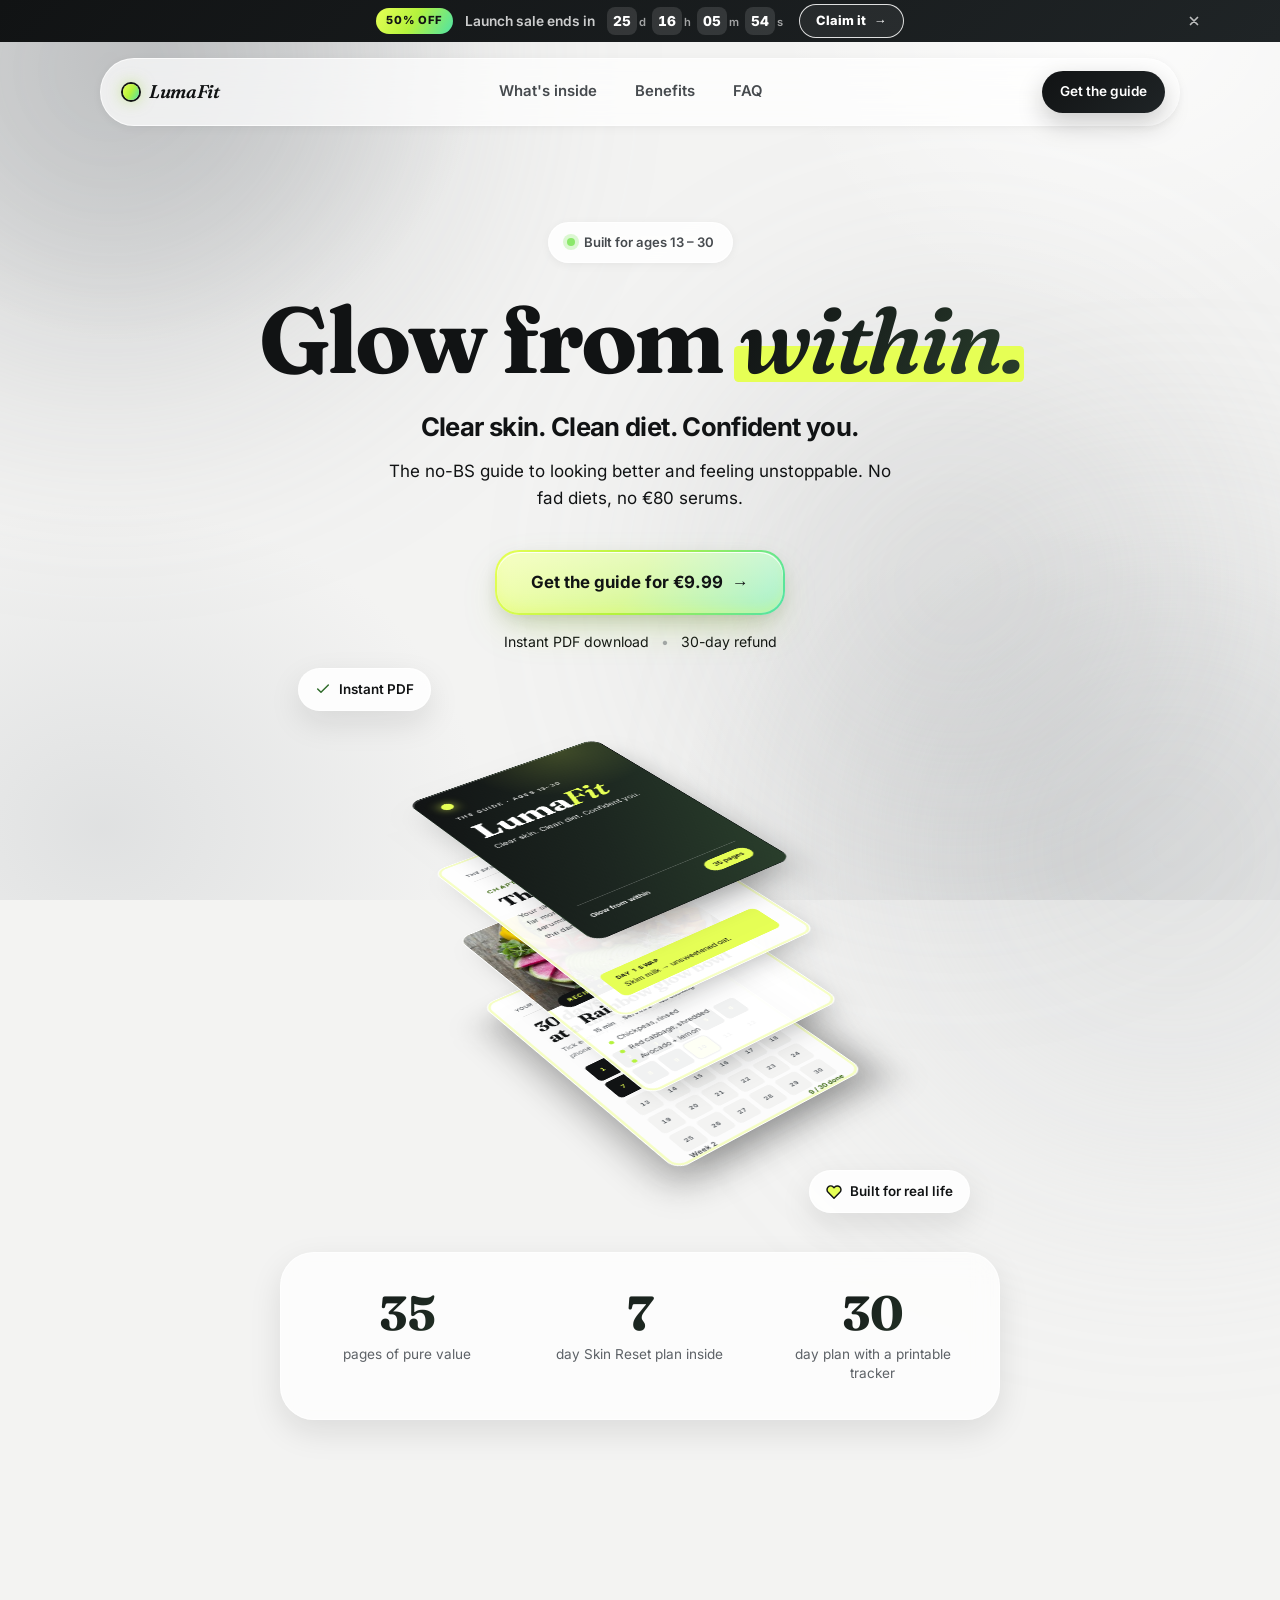
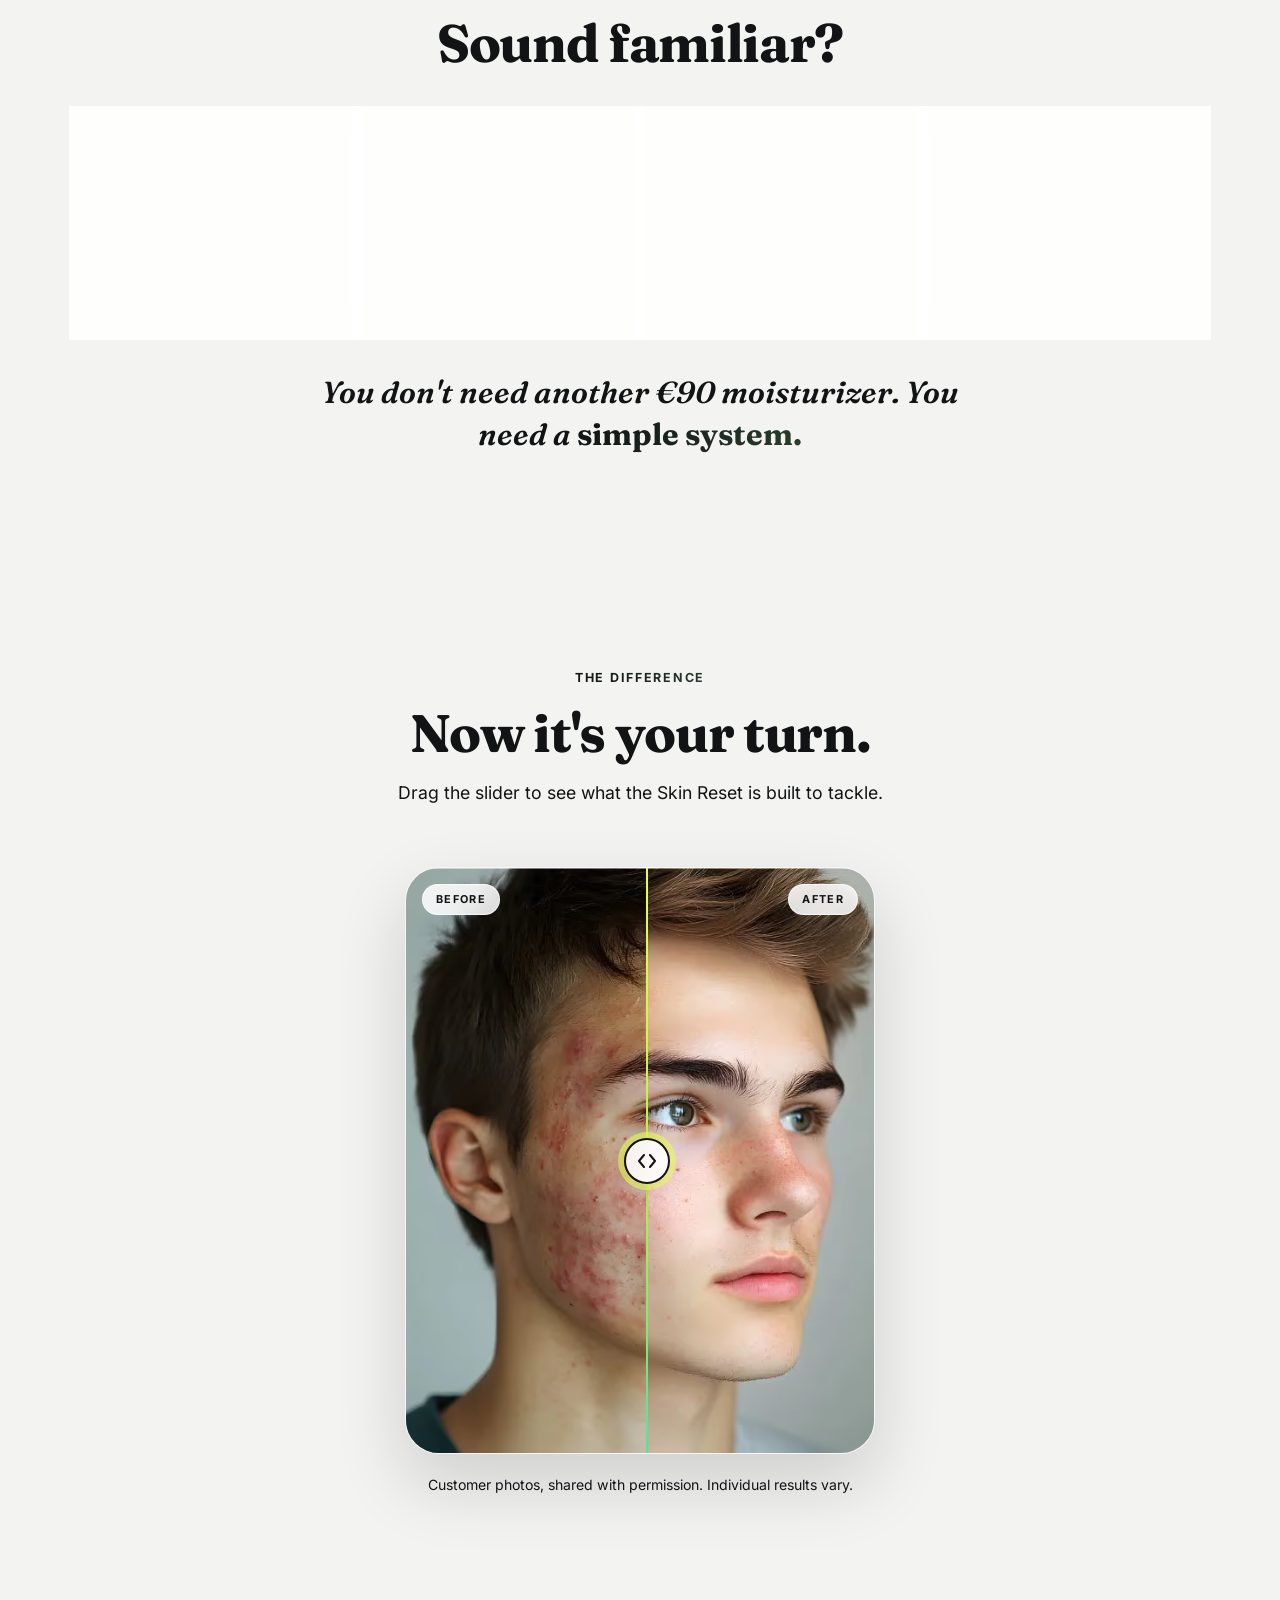
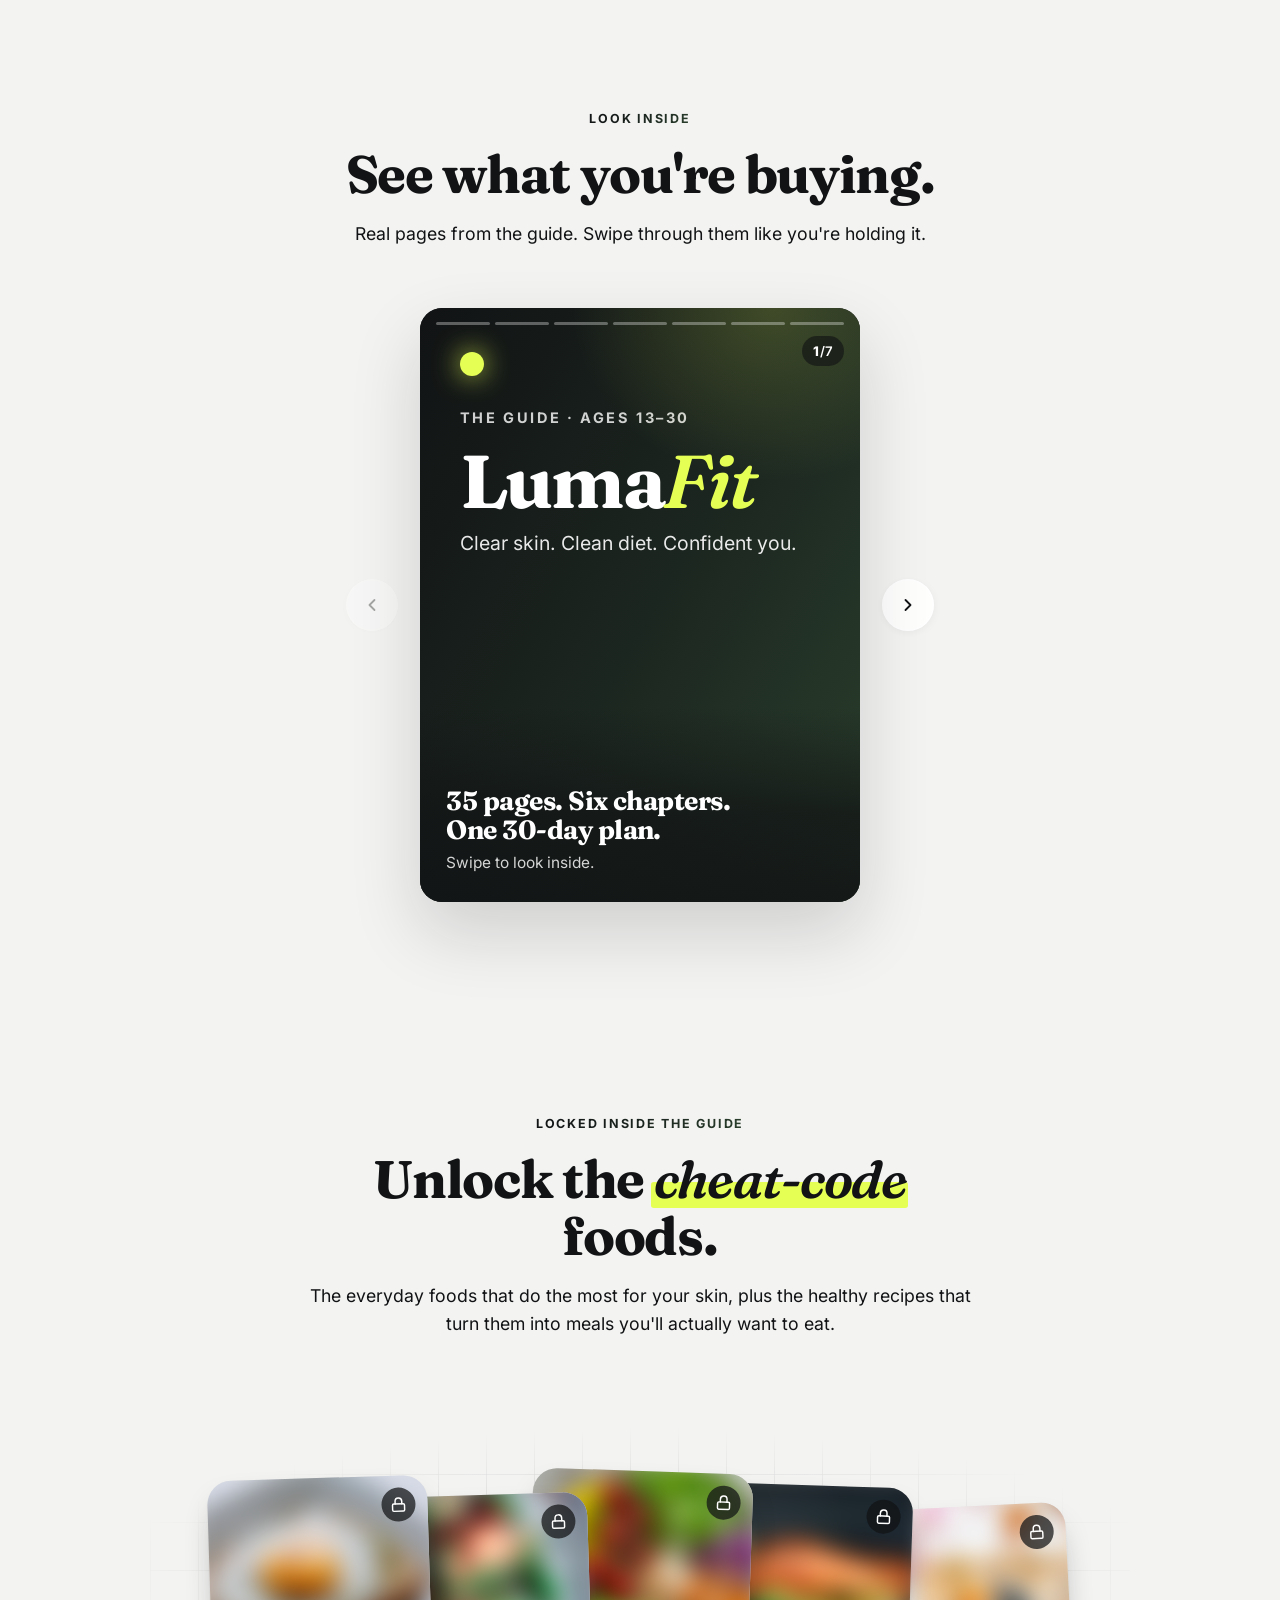
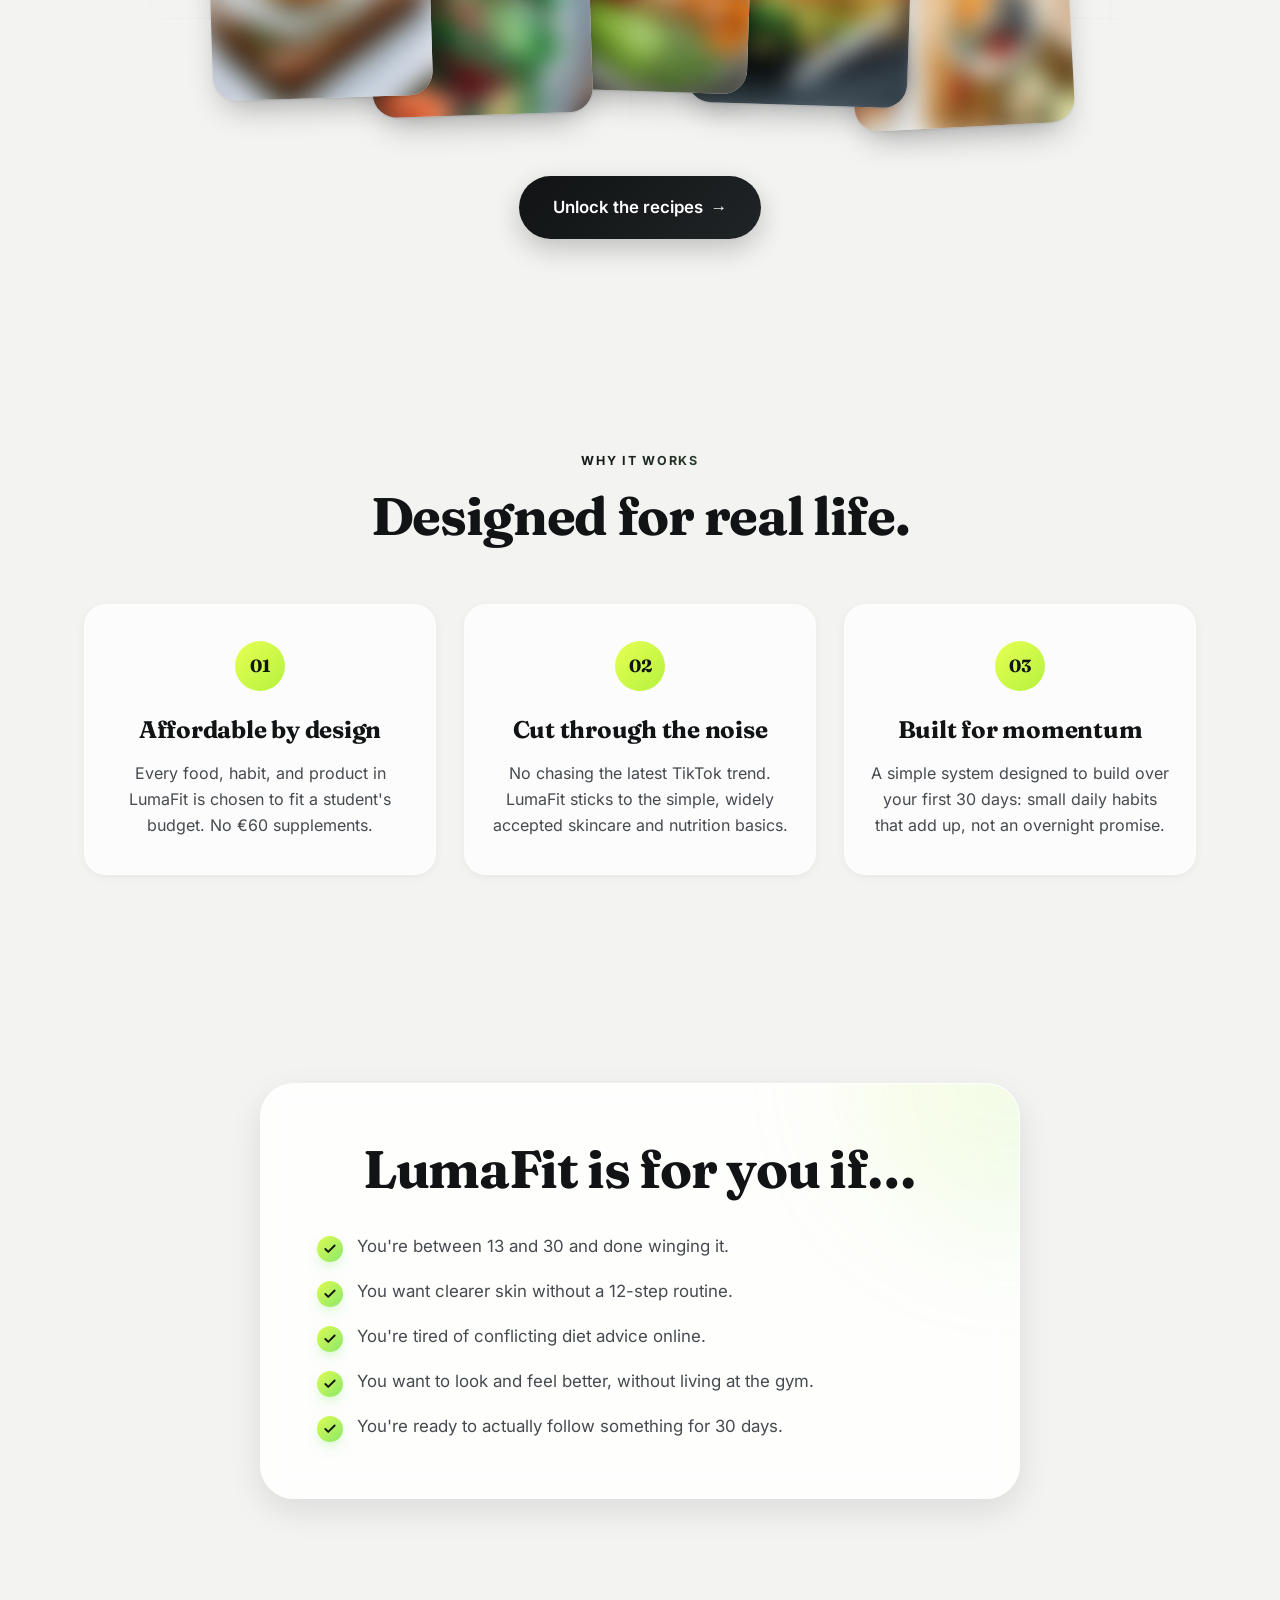
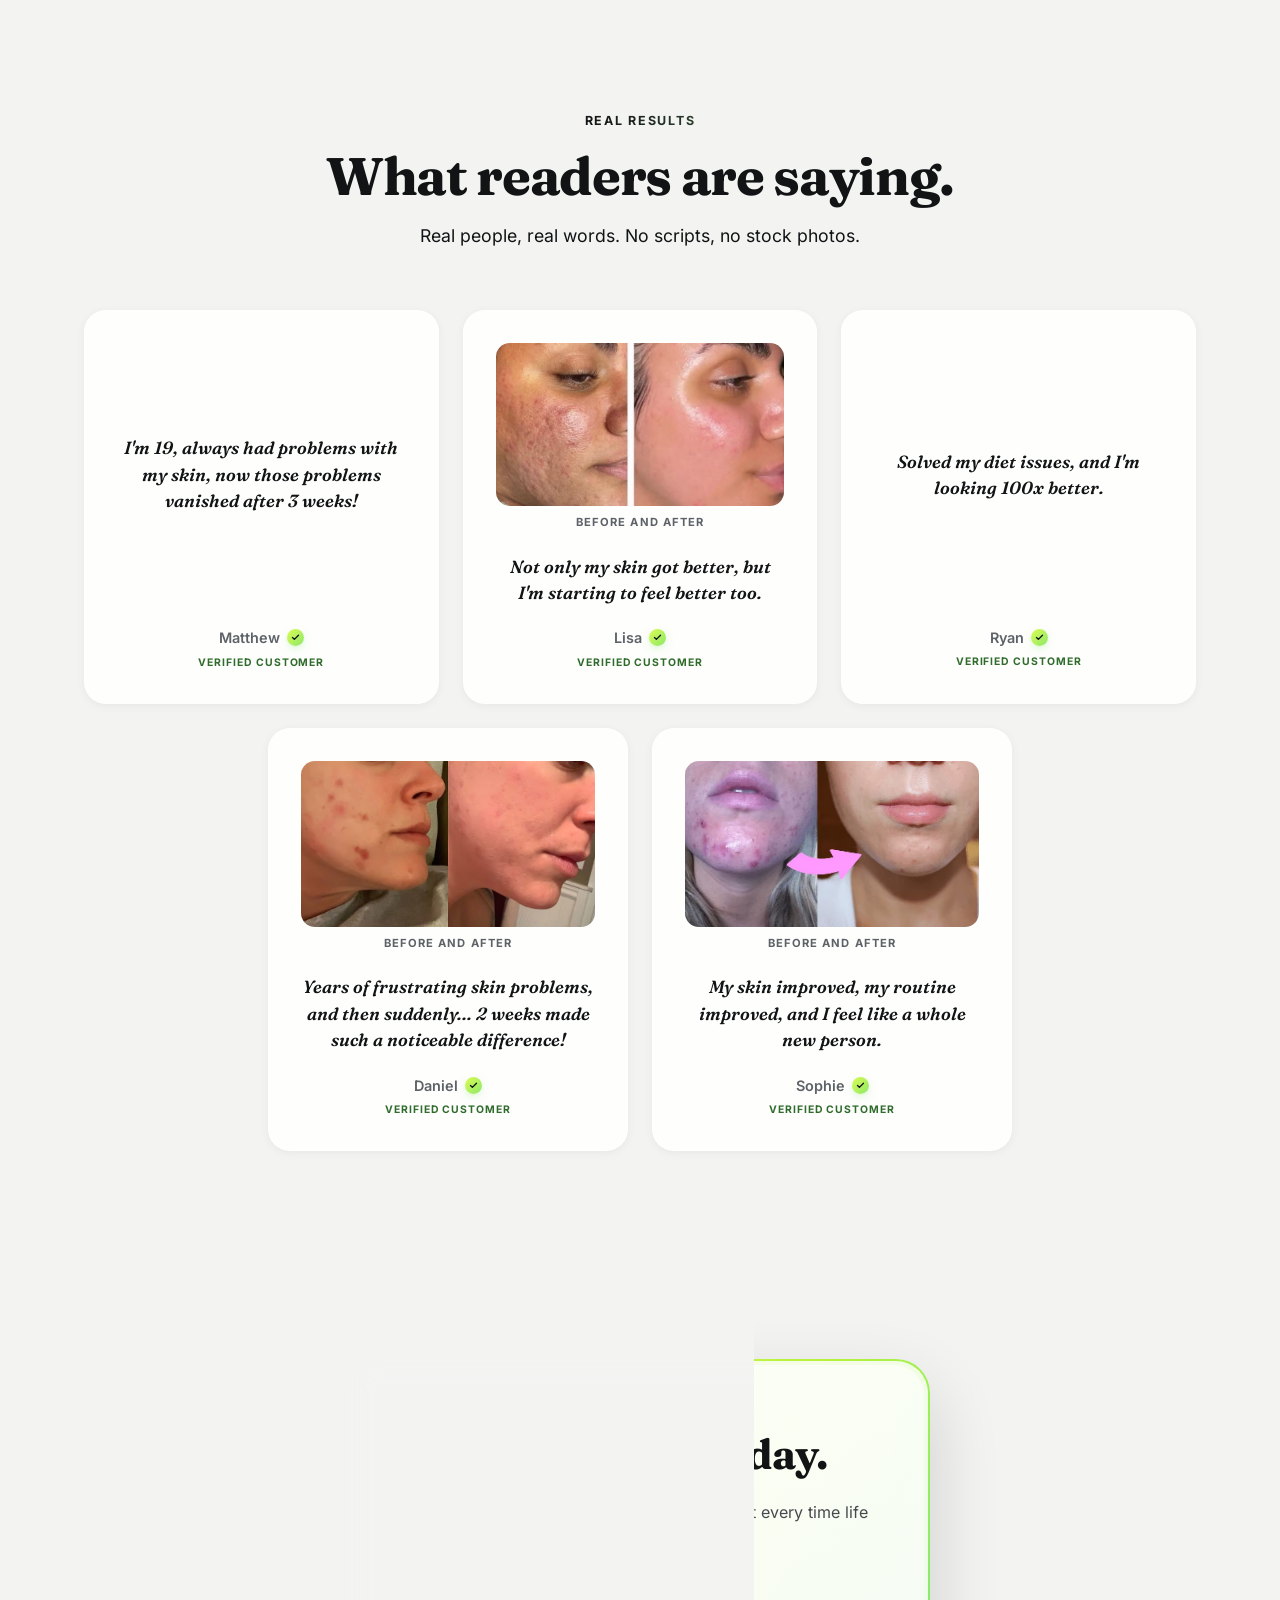
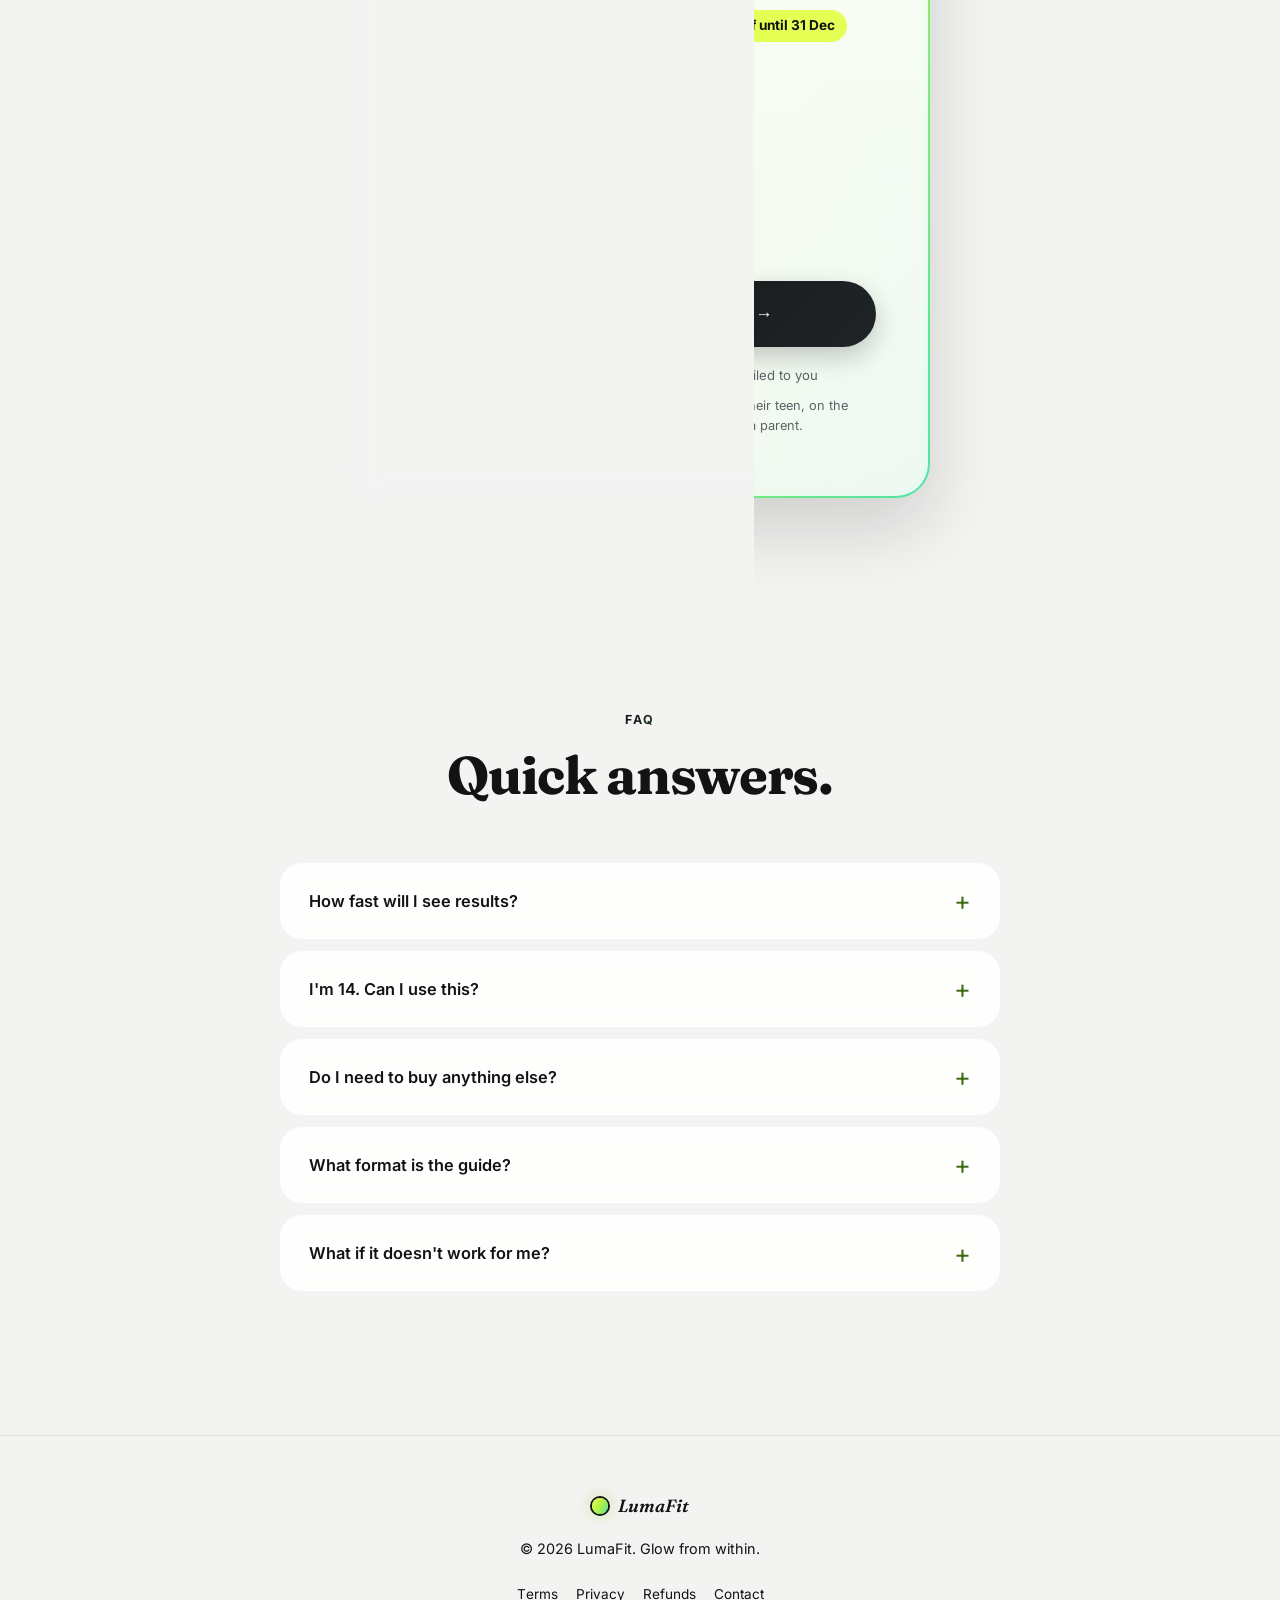
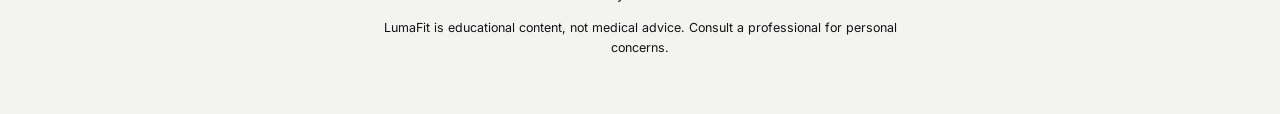
==== commit 60b5d39d: "Bring the 50% sale back until 31 December SALE_ENDS moves to 2026-12-31T23:59:59Z, so the sale bar, " ====
--- a/index.html
+++ b/index.html
@@ -21,7 +21,7 @@
          is the only reliable way to get returning visitors the fresh files. -->
     <link rel="preload" href="assets/fonts/fraunces-latin.woff2" as="font" type="font/woff2" crossorigin>
     <link rel="preload" href="assets/fonts/inter-latin.woff2" as="font" type="font/woff2" crossorigin>
-    <link rel="stylesheet" href="css/styles.css?v=2026093003">
+    <link rel="stylesheet" href="css/styles.css?v=2026100701">
     <script type="application/ld+json">
 {
   "@context": "https://schema.org",
@@ -39,7 +39,7 @@
       "offers": {
         "@type": "Offer",
         "price": "9.99",
-        "priceValidUntil": "2026-10-03",
+        "priceValidUntil": "2026-12-31",
         "priceCurrency": "EUR",
         "availability": "https://schema.org/InStock",
         "url": "https://lumafit.org/#buy",
@@ -500,7 +500,7 @@
                                         </ul>
                                         <div class="look-cta-price"><s data-sale-only>€19.99</s> <span data-price>€9.99</span> <small data-sale-only>50% off</small><small data-regular-only hidden>one-time</small></div>
                                         <a href="#buy" class="look-cta-btn">Get the guide <span class="btn-arrow">→</span></a>
-                                        <div class="look-cta-fine"><span data-sale-only>Launch price until 3 October · </span>Instant download · 30-day refund</div>
+                                        <div class="look-cta-fine"><span data-sale-only>Sale price until 31 December · </span>Instant download · 30-day refund</div>
                                     </div>
                                 </div>
                             </div>
@@ -730,7 +730,7 @@
                 <div class="buy-price">
                     <span class="price-old" data-sale-only>€19.99</span>
                     <span class="price-now" data-price>€9.99</span>
-                    <span class="price-note" data-sale-only>50% off until 3 Oct</span>
+                    <span class="price-note" data-sale-only>50% off until 31 Dec</span>
                     <span class="price-note" data-regular-only hidden>one-time payment</span>
                 </div>
 
@@ -813,15 +813,15 @@
         <a href="#buy" class="btn btn-primary btn-sm" tabindex="-1">Get it <span class="btn-arrow">→</span></a>
     </div>
 
-    <script src="js/compare-reveal.js?v=2026093003" defer></script>
-    <script src="js/cascade.js?v=2026093003" defer></script>
-    <script src="js/hover-button.js?v=2026093003" defer></script>
-    <script src="js/glow-cards.js?v=2026093003" defer></script>
-    <script src="js/photo-gallery.js?v=2026093003" defer></script>
-    <script src="js/look-inside.js?v=2026093003" defer></script>
-    <script src="js/nav-cursor.js?v=2026093003" defer></script>
-    <script src="js/sale-bar.js?v=2026093003" defer></script>
-    <script src="js/script.js?v=2026093003" defer></script>
+    <script src="js/compare-reveal.js?v=2026100701" defer></script>
+    <script src="js/cascade.js?v=2026100701" defer></script>
+    <script src="js/hover-button.js?v=2026100701" defer></script>
+    <script src="js/glow-cards.js?v=2026100701" defer></script>
+    <script src="js/photo-gallery.js?v=2026100701" defer></script>
+    <script src="js/look-inside.js?v=2026100701" defer></script>
+    <script src="js/nav-cursor.js?v=2026100701" defer></script>
+    <script src="js/sale-bar.js?v=2026100701" defer></script>
+    <script src="js/script.js?v=2026100701" defer></script>
     <script>
     // The WebGL backgrounds and the liquid headline are desktop delights. On a
     // phone they cost seconds of main-thread time before the first paint (the
@@ -829,7 +829,7 @@
     // on a capable pointer device, and only once the page has finished loading.
     // ?bg=wave or ?bg=mesh in the URL still forces one, on any device, for testing.
     (function () {
-        var v = '2026093003';
+        var v = '2026100701';
         var forced = /[?&]bg=(wave|mesh)/i.exec(location.search);
         var mq = function (q) { return window.matchMedia && window.matchMedia(q).matches; };
         var capable = mq('(min-width: 900px) and (hover: hover) and (pointer: fine)')
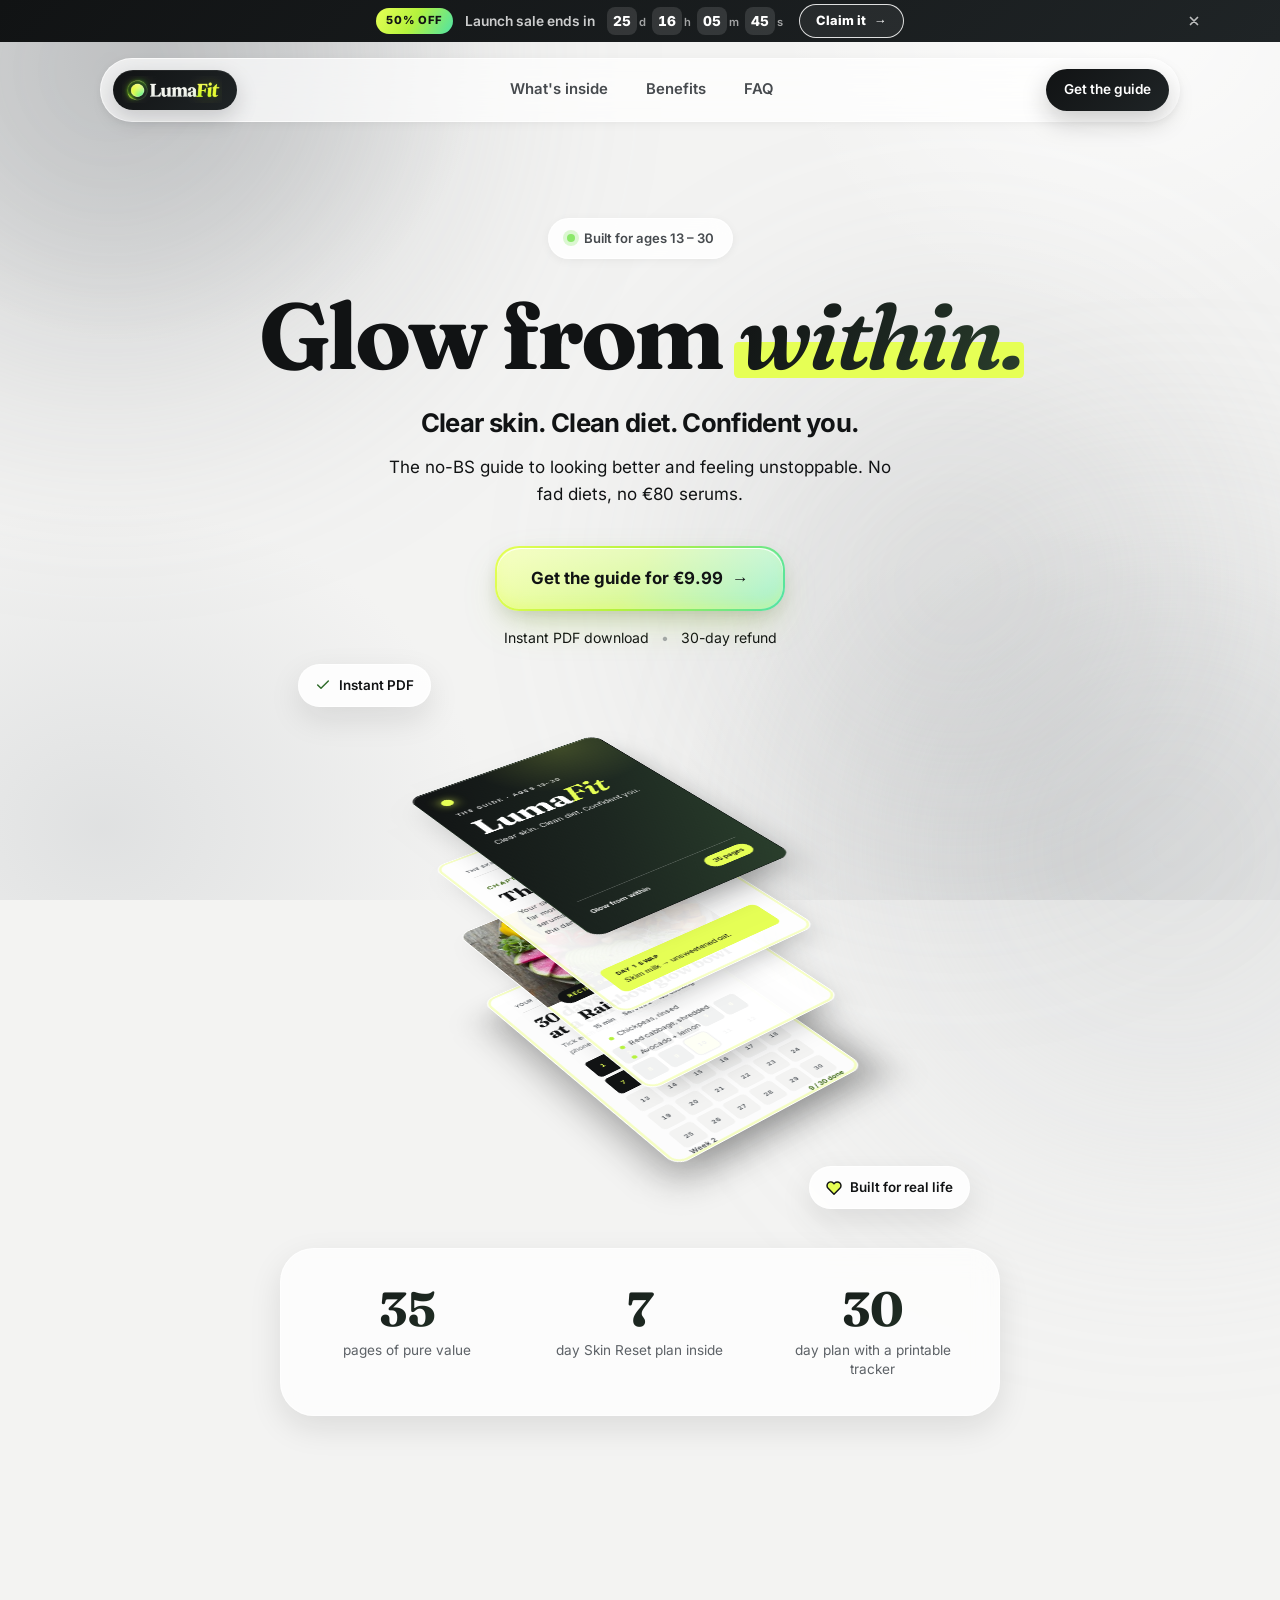
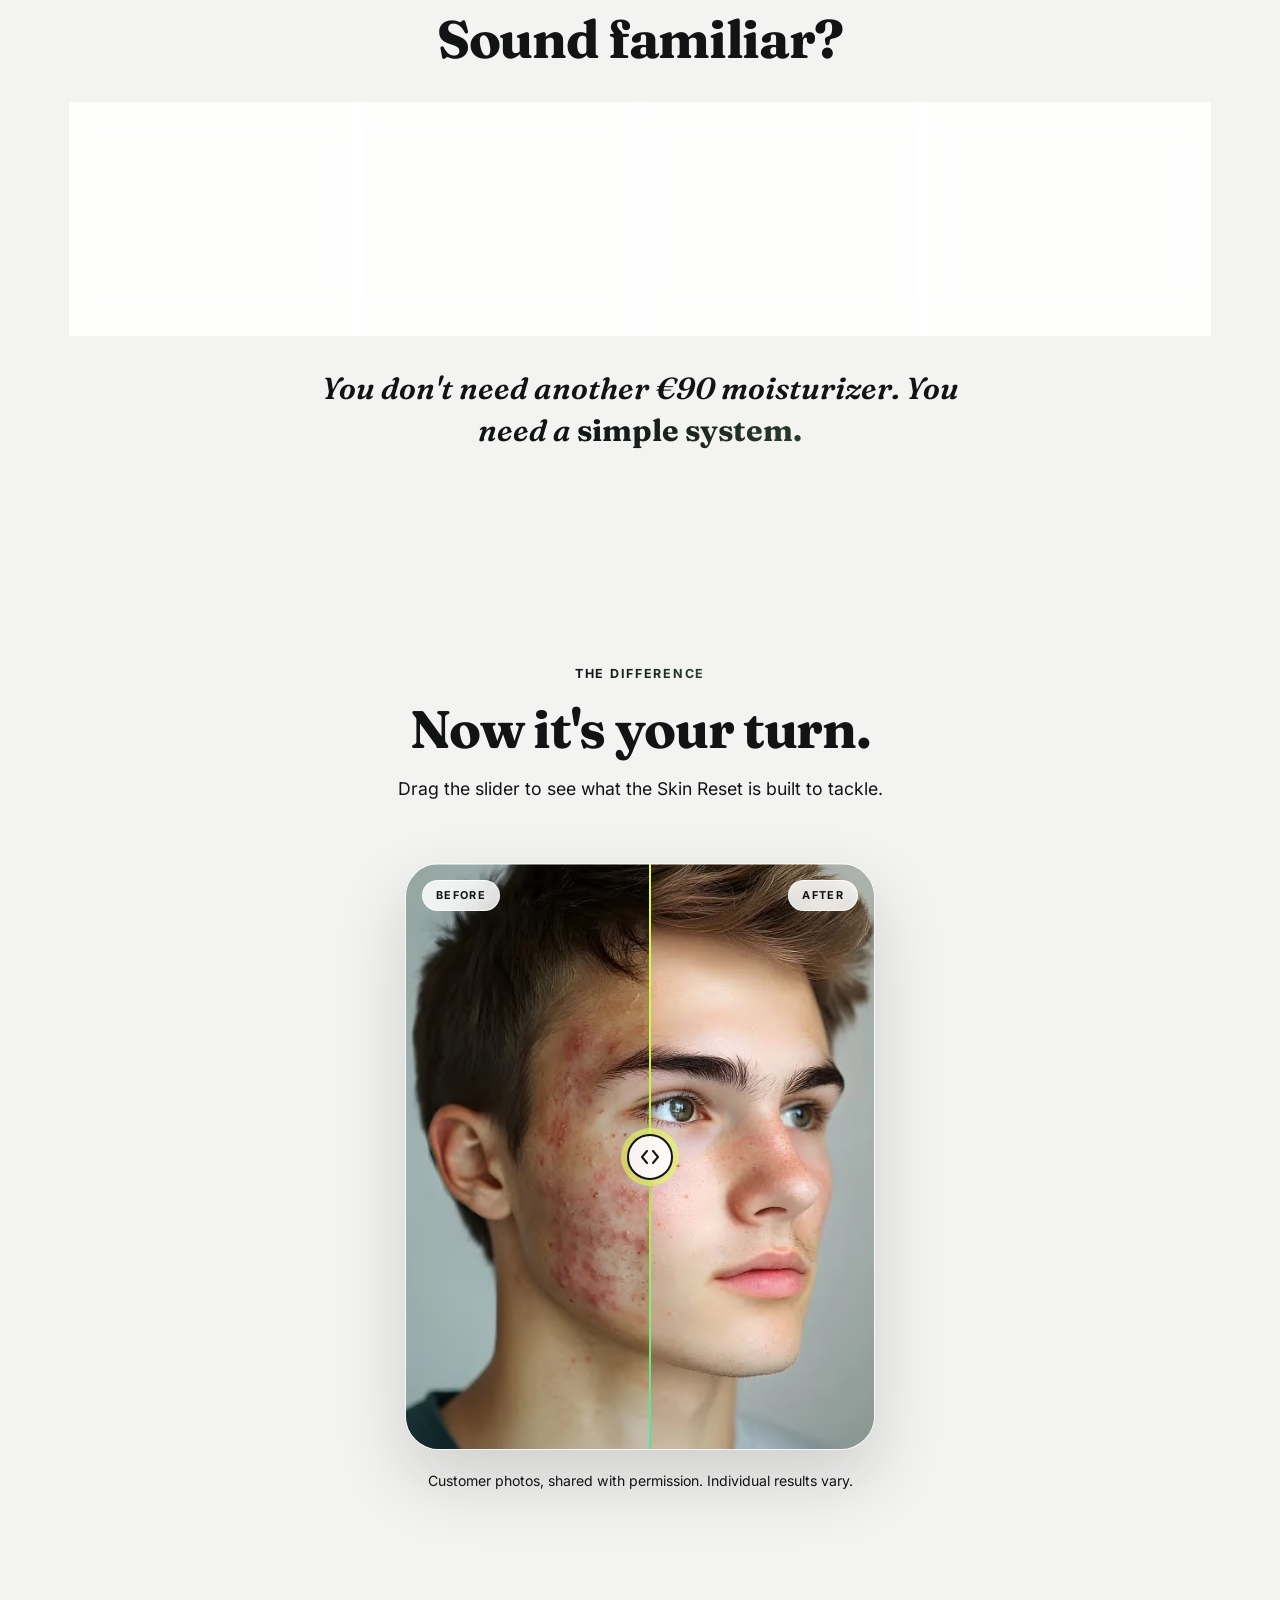
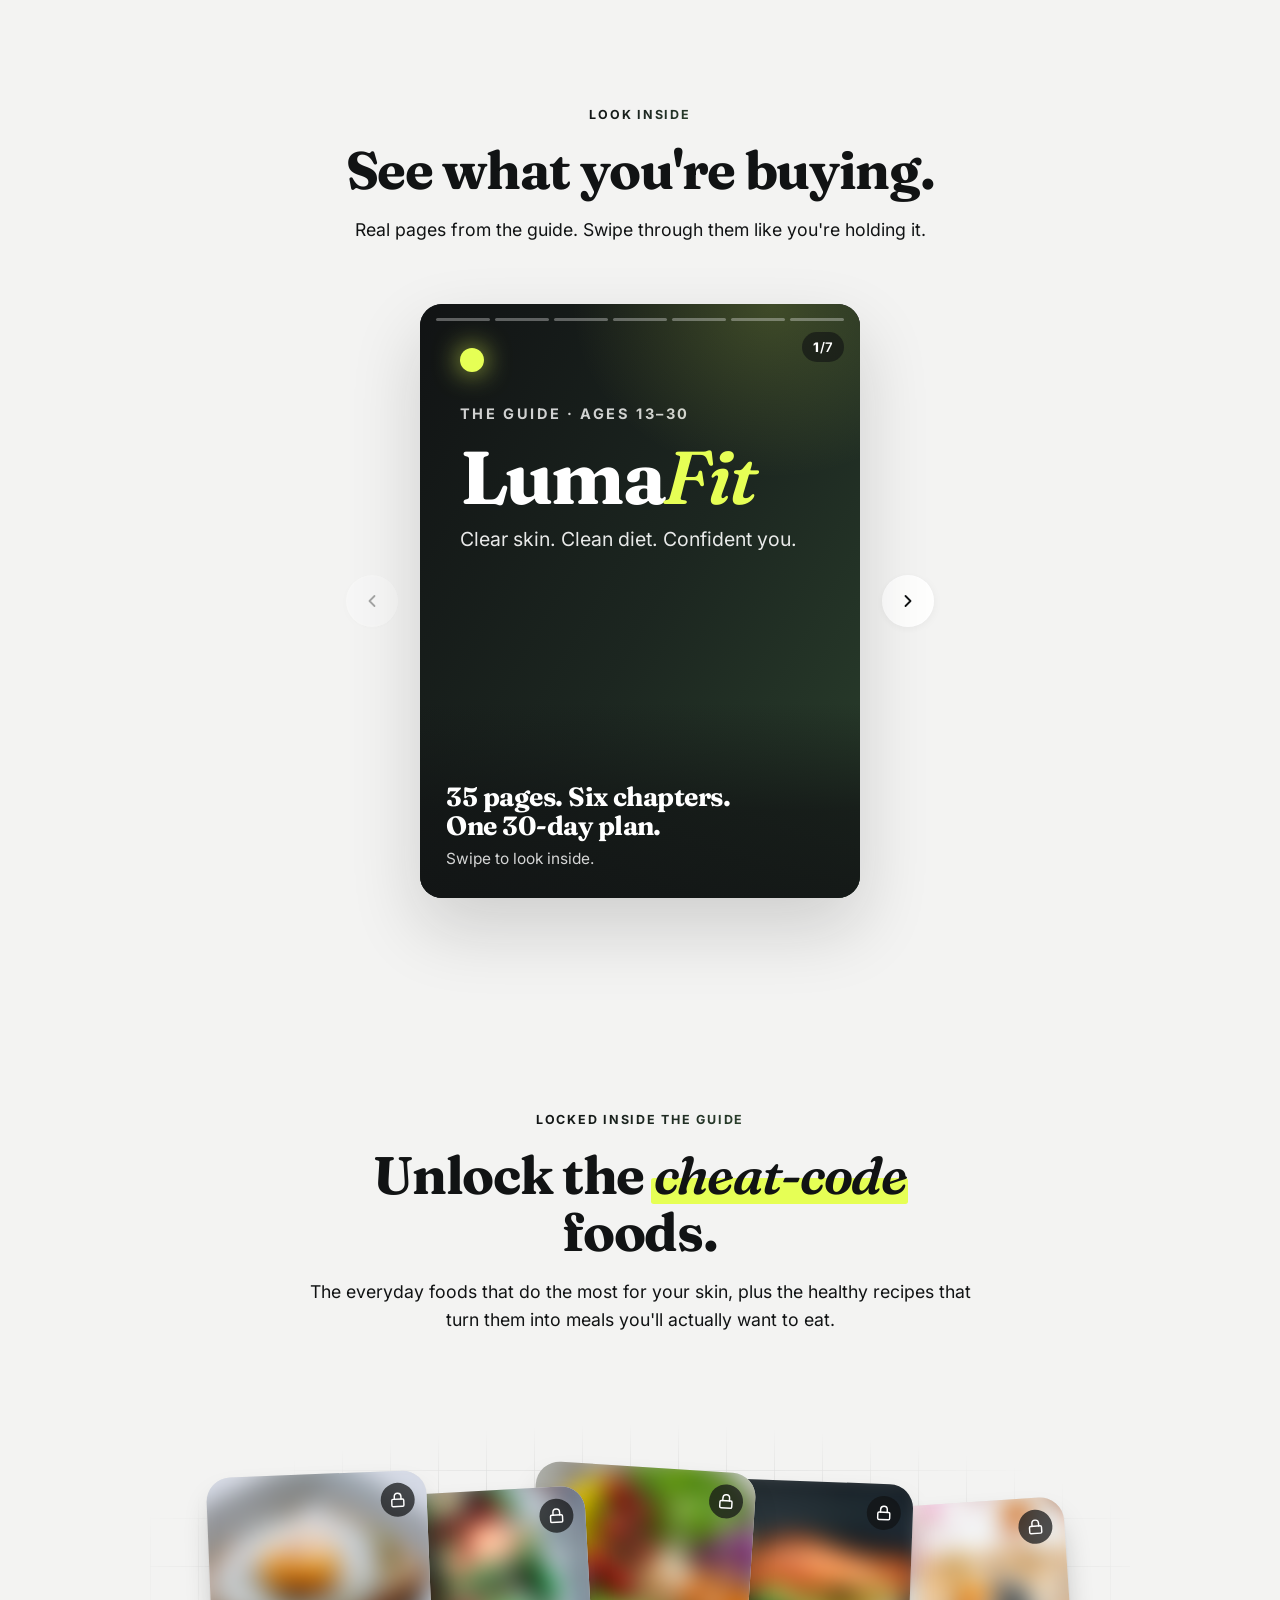
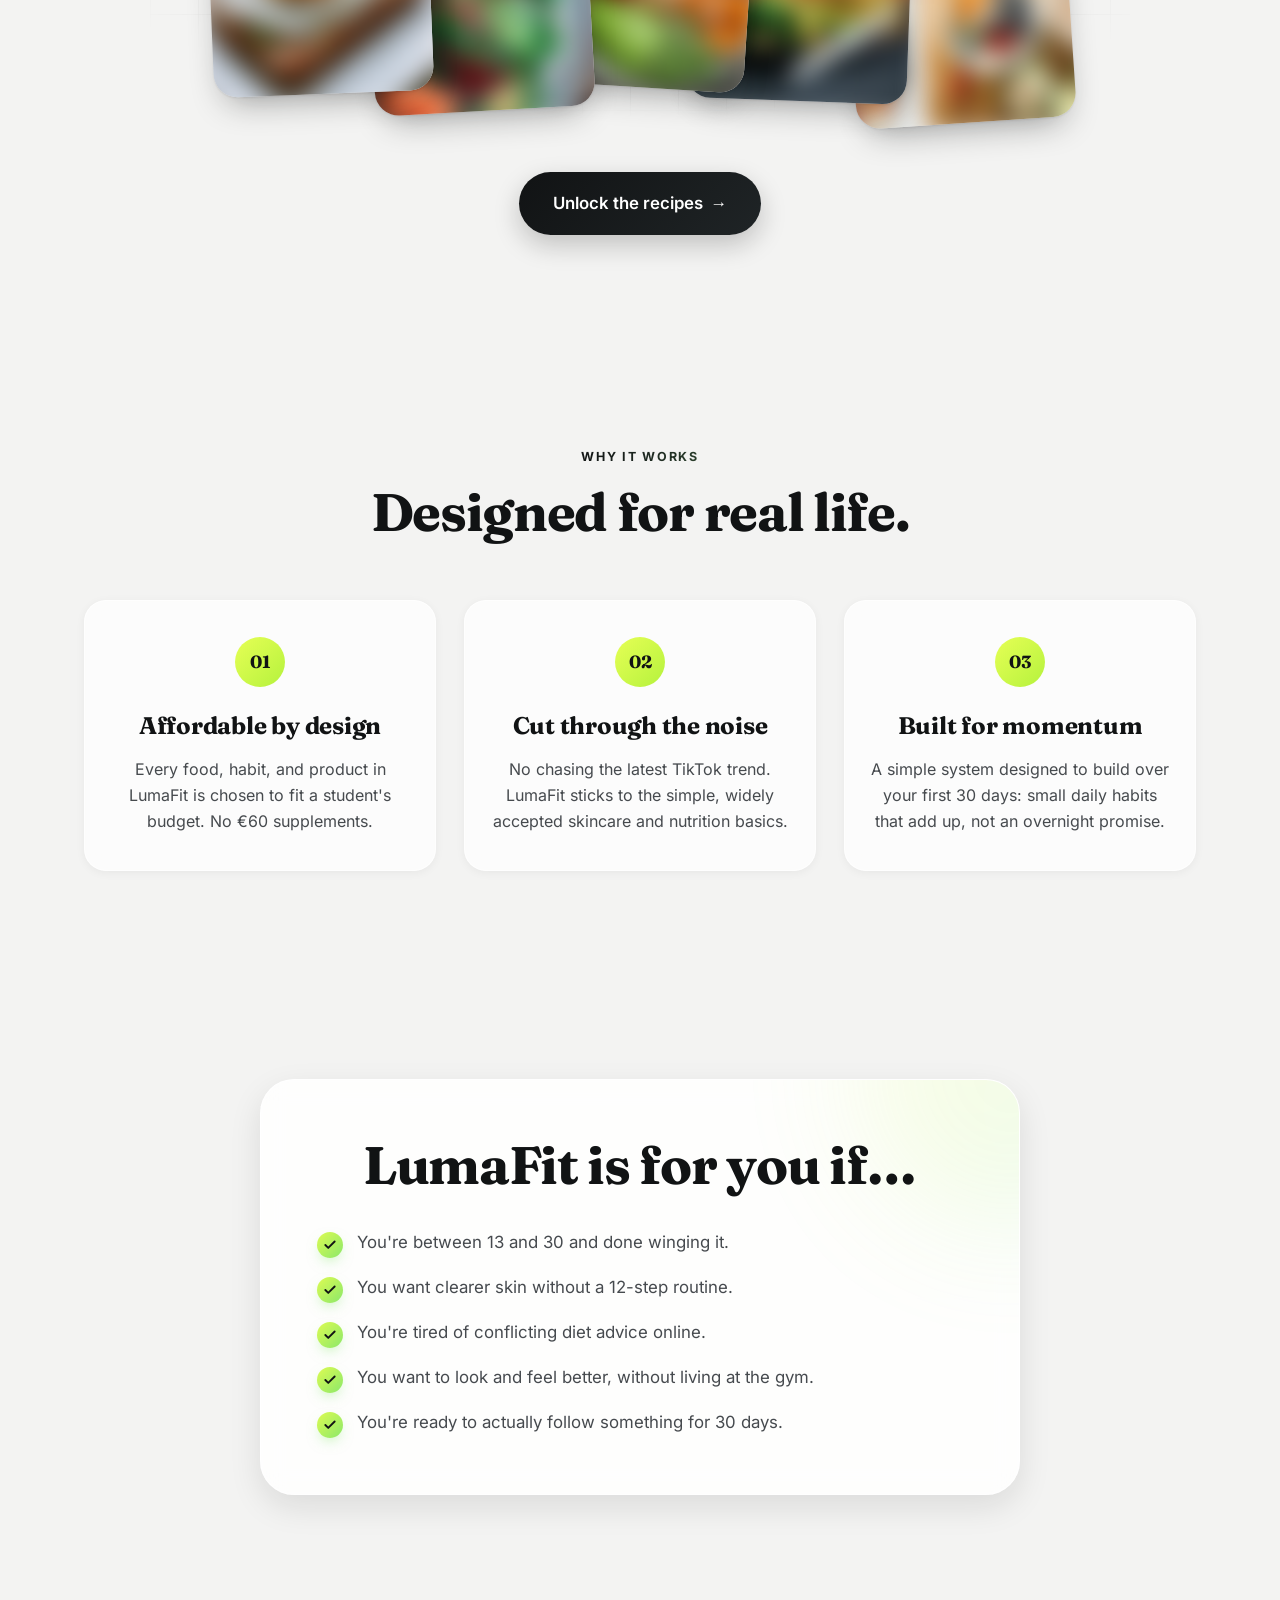
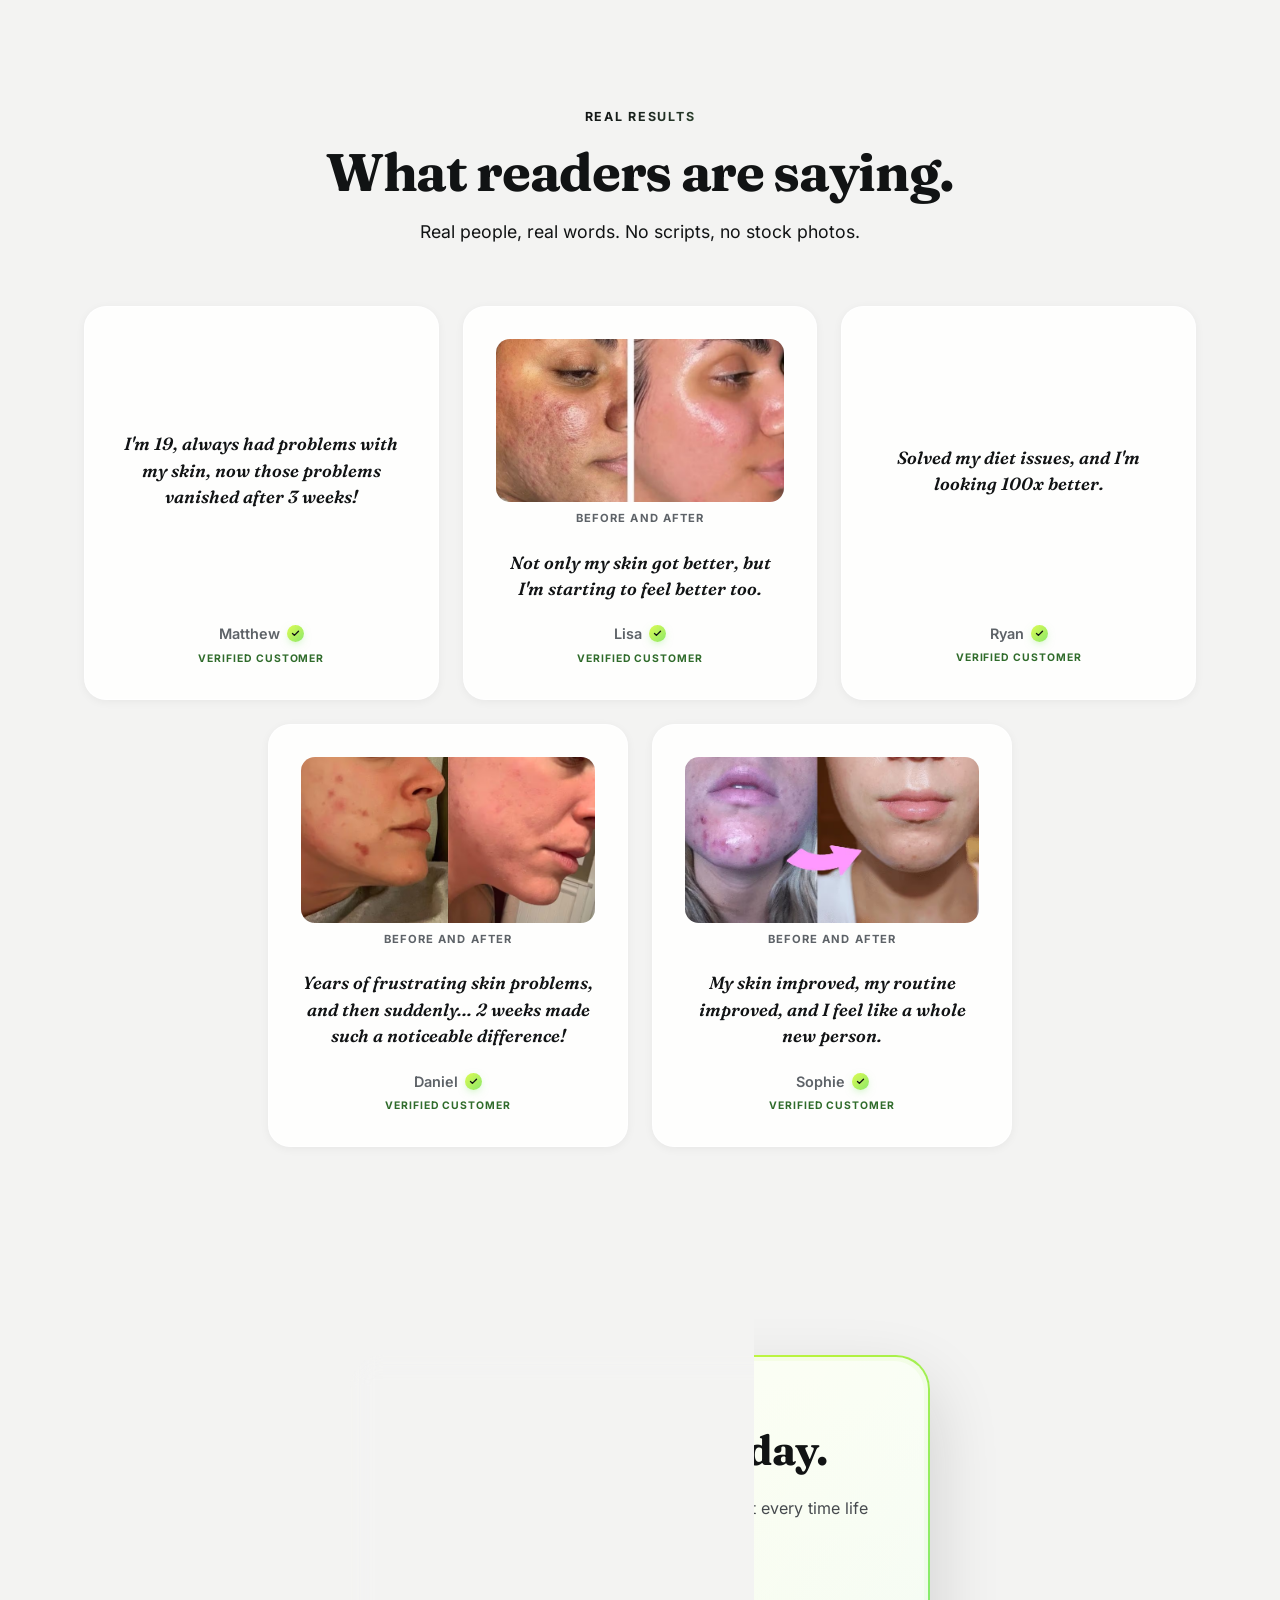
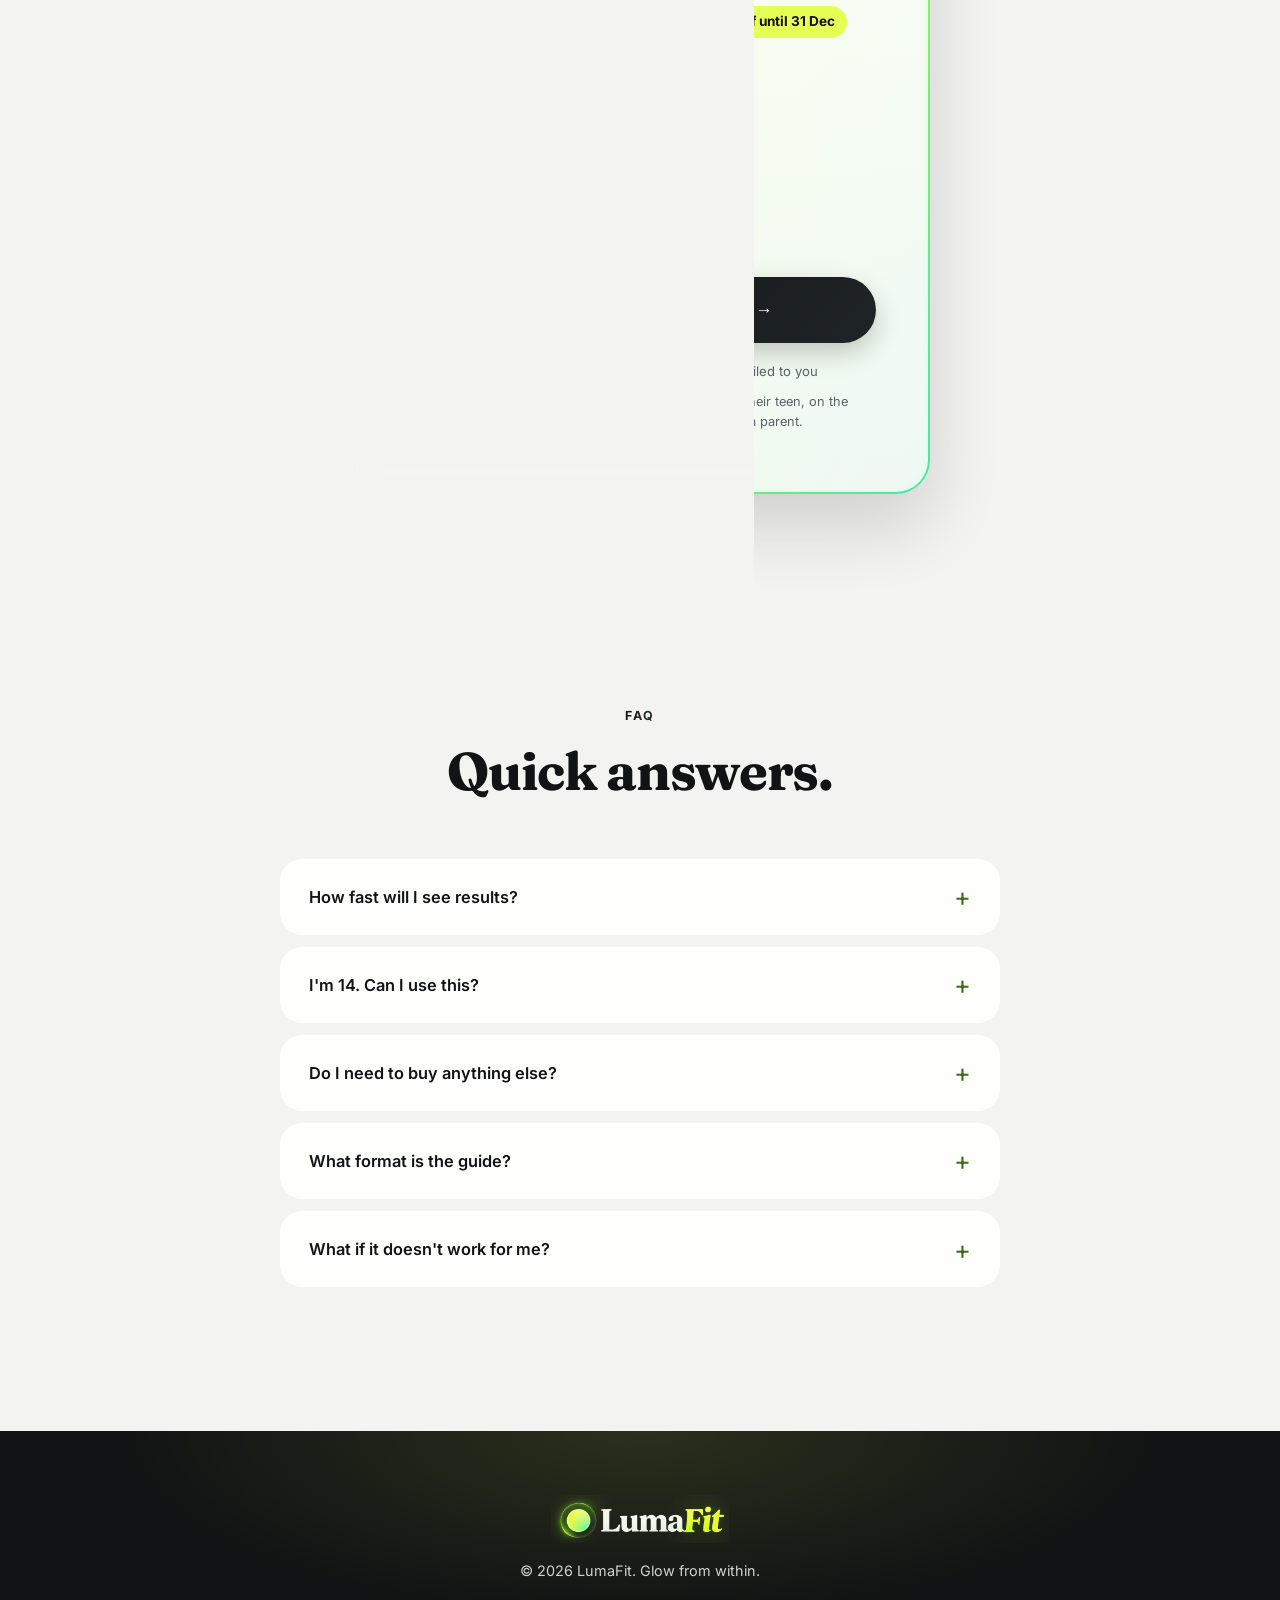
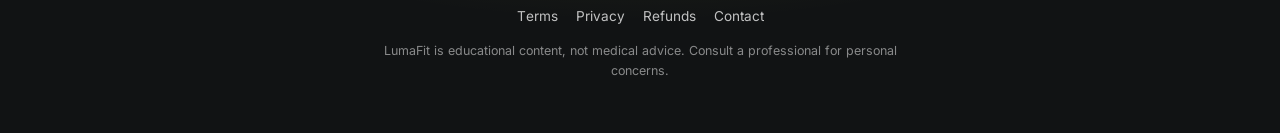
==== commit 66a79646: "Bring in the LumaFit logo: brand lockup, favicons, app icons, social image The owner's banner logo a" ====
--- a/index.html
+++ b/index.html
@@ -8,32 +8,42 @@
     <meta property="og:description" content="Clear skin. Clean diet. Confident you. The no-BS guide built for 13–30.">
     <meta property="og:type" content="website">
     <meta property="og:url" content="https://lumafit.org/">
-    <meta property="og:image" content="https://lumafit.org/assets/og.png">
+    <meta property="og:image" content="https://lumafit.org/assets/og.png?v=2026100702">
     <meta name="twitter:card" content="summary_large_image">
     <link rel="canonical" href="https://lumafit.org/">
     <title>LumaFit: Glow from within.</title>
-    <link rel="icon" href="/favicon.ico" sizes="48x48">
-    <link rel="icon" type="image/svg+xml" href="/assets/favicon.svg">
-    <link rel="icon" type="image/png" sizes="192x192" href="/assets/icon-192.png">
-    <link rel="apple-touch-icon" href="/assets/apple-touch-icon.png">
+    <link rel="icon" href="/favicon.ico?v=2026100702" sizes="48x48">
+    <link rel="icon" type="image/png" sizes="32x32" href="/assets/favicon-32.png?v=2026100702">
+    <link rel="icon" type="image/png" sizes="16x16" href="/assets/favicon-16.png?v=2026100702">
+    <link rel="icon" type="image/png" sizes="192x192" href="/assets/icon-192.png?v=2026100702">
+    <link rel="apple-touch-icon" href="/assets/apple-touch-icon.png?v=2026100702">
     <!-- Bump ?v= on every css/ or js/ change. The lumafit.org zone's Browser
          Cache TTL (4h) overrides origin cache headers on CSS/JS, so a new URL
          is the only reliable way to get returning visitors the fresh files. -->
     <link rel="preload" href="assets/fonts/fraunces-latin.woff2" as="font" type="font/woff2" crossorigin>
     <link rel="preload" href="assets/fonts/inter-latin.woff2" as="font" type="font/woff2" crossorigin>
-    <link rel="stylesheet" href="css/styles.css?v=2026100701">
+    <link rel="stylesheet" href="css/styles.css?v=2026100702">
     <script type="application/ld+json">
 {
   "@context": "https://schema.org",
   "@graph": [
     {
+      "@type": "Organization",
+      "@id": "https://lumafit.org/#organization",
+      "name": "LumaFit",
+      "url": "https://lumafit.org/",
+      "logo": "https://lumafit.org/assets/brand/emblem-512.png",
+      "email": "hello@lumafit.org"
+    },
+    {
       "@type": "Product",
       "name": "LumaFit: The Complete Glow-Up Guide",
       "description": "A 35-page PDF guide to clear skin, clean eating, body basics and confidence for ages 13 to 30, with a printable 30-day tracker and the Skin Reset food list.",
-      "image": "https://lumafit.org/assets/og.png",
+      "image": "https://lumafit.org/assets/og.png?v=2026100702",
       "brand": {
         "@type": "Brand",
-        "name": "LumaFit"
+        "name": "LumaFit",
+        "logo": "https://lumafit.org/assets/brand/emblem-512.png"
       },
       "url": "https://lumafit.org/",
       "offers": {
@@ -133,9 +143,8 @@
     <!-- Nav -->
     <nav class="nav" id="nav">
         <div class="container nav-inner">
-            <a href="#" class="logo">
-                <span class="logo-dot"></span>
-                <span class="logo-text">LumaFit</span>
+            <a href="#" class="brand" aria-label="LumaFit home">
+                <img src="assets/brand/logo.webp?v=2026100702" alt="LumaFit" width="640" height="172" decoding="async">
             </a>
             <ul class="nav-links">
                 <li><a href="#inside">What's inside</a></li>
@@ -793,8 +802,7 @@
     <footer class="footer">
         <div class="container footer-inner">
             <div class="footer-brand">
-                <span class="logo-dot"></span>
-                <span class="logo-text">LumaFit</span>
+                <img src="assets/brand/logo.webp?v=2026100702" alt="LumaFit" width="640" height="172" loading="lazy" decoding="async">
             </div>
             <p class="footer-note">© 2026 LumaFit. Glow from within.</p>
             <nav class="footer-links">
@@ -809,19 +817,22 @@
 
     <!-- Mobile sticky CTA: js/script.js shows it between the hero and the buy card. -->
     <div class="mobile-cta" id="mobileCta" aria-hidden="true">
-        <span class="mobile-cta-text">The LumaFit guide · <span data-price>€9.99</span><small>Instant download · 30-day refund</small></span>
+        <span class="mobile-cta-lead">
+            <img class="mobile-cta-mark" src="assets/brand/mark.webp?v=2026100702" alt="" width="128" height="128" loading="lazy" decoding="async">
+            <span class="mobile-cta-text">The LumaFit guide · <span data-price>€9.99</span><small>Instant download · 30-day refund</small></span>
+        </span>
         <a href="#buy" class="btn btn-primary btn-sm" tabindex="-1">Get it <span class="btn-arrow">→</span></a>
     </div>
 
-    <script src="js/compare-reveal.js?v=2026100701" defer></script>
-    <script src="js/cascade.js?v=2026100701" defer></script>
-    <script src="js/hover-button.js?v=2026100701" defer></script>
-    <script src="js/glow-cards.js?v=2026100701" defer></script>
-    <script src="js/photo-gallery.js?v=2026100701" defer></script>
-    <script src="js/look-inside.js?v=2026100701" defer></script>
-    <script src="js/nav-cursor.js?v=2026100701" defer></script>
-    <script src="js/sale-bar.js?v=2026100701" defer></script>
-    <script src="js/script.js?v=2026100701" defer></script>
+    <script src="js/compare-reveal.js?v=2026100702" defer></script>
+    <script src="js/cascade.js?v=2026100702" defer></script>
+    <script src="js/hover-button.js?v=2026100702" defer></script>
+    <script src="js/glow-cards.js?v=2026100702" defer></script>
+    <script src="js/photo-gallery.js?v=2026100702" defer></script>
+    <script src="js/look-inside.js?v=2026100702" defer></script>
+    <script src="js/nav-cursor.js?v=2026100702" defer></script>
+    <script src="js/sale-bar.js?v=2026100702" defer></script>
+    <script src="js/script.js?v=2026100702" defer></script>
     <script>
     // The WebGL backgrounds and the liquid headline are desktop delights. On a
     // phone they cost seconds of main-thread time before the first paint (the
@@ -829,7 +840,7 @@
     // on a capable pointer device, and only once the page has finished loading.
     // ?bg=wave or ?bg=mesh in the URL still forces one, on any device, for testing.
     (function () {
-        var v = '2026100701';
+        var v = '2026100702';
         var forced = /[?&]bg=(wave|mesh)/i.exec(location.search);
         var mq = function (q) { return window.matchMedia && window.matchMedia(q).matches; };
         var capable = mq('(min-width: 900px) and (hover: hover) and (pointer: fine)')
--- a/css/styles.css
+++ b/css/styles.css
@@ -427,29 +427,33 @@
     display: flex;
     align-items: center;
     justify-content: space-between;
-    padding: 12px 14px 12px 22px;
-}
-
-.logo {
-    display: flex;
+    padding: 10px 10px 10px 12px;
+}
+
+/* ---------- Brand lockup ----------
+   assets/brand/logo.webp is the banner logo with its black ground turned into
+   alpha, so the white wordmark and the neon glow need a dark surface behind
+   them: a graphite pill wherever the page is light (nav, legal bar, thank-you,
+   404), and the graphite footer band itself. */
+.brand {
+    display: inline-flex;
     align-items: center;
-    gap: 10px;
-    font-weight: 800;
-    font-size: 1.15rem;
-    letter-spacing: -0.02em;
-}
-
-/* Volt disc with a graphite rim: on white glass, volt alone is too pale to
-   hold its shape. */
-.logo-dot {
-    width: 16px;
-    height: 16px;
-    border-radius: 50%;
-    background: var(--grad-brand);
-    box-shadow: 0 0 0 2px var(--graphite), 0 0 16px rgba(var(--glow-rgb), 0.6);
-}
-
-.logo-text { font-family: 'Fraunces', serif; font-weight: 700; font-style: italic; }
+    flex: none;
+    height: 40px;
+    padding: 0 15px 0 9px;
+    border-radius: 100px;
+    background: var(--grad-ink);
+    box-shadow: inset 0 1px 0 rgba(255, 255, 255, 0.07), 0 8px 22px rgba(17, 19, 20, 0.18);
+    transition: transform 0.25s ease, box-shadow 0.3s ease;
+}
+
+.brand img { display: block; height: 27px; width: auto; }
+
+a.brand:hover,
+a.brand:focus-visible {
+    transform: translateY(-1px);
+    box-shadow: inset 0 1px 0 rgba(255, 255, 255, 0.07), 0 12px 28px rgba(17, 19, 20, 0.22), var(--glow-brand);
+}
 
 /* Sliding-pill nav (ported NavHeader). A gradient "cursor" slides behind the
    hovered/focused tab; see js/nav-cursor.js. */
@@ -2309,9 +2313,12 @@
 
 /* ---------- Footer ---------- */
 .footer {
-    padding: 56px 0;
-    border-top: 1px solid var(--line);
     margin-top: 40px;
+    padding: 64px 0 52px;
+    color: rgba(255, 255, 255, 0.72);
+    background:
+        radial-gradient(60% 90% at 50% 0%, rgba(var(--volt-rgb), 0.12), transparent 70%),
+        var(--graphite);
 }
 
 .footer-inner {
@@ -2322,19 +2329,13 @@
     gap: 16px;
 }
 
-.footer-brand {
-    display: flex;
-    align-items: center;
-    gap: 10px;
-    font-weight: 800;
-    font-size: 1.1rem;
-}
-
-.footer-note { font-size: 0.9rem; color: var(--ink-on-wave); }
+.footer-brand img { display: block; height: 48px; width: auto; }
+
+.footer-note { font-size: 0.9rem; color: rgba(255, 255, 255, 0.8); }
 
 .footer-disc {
     font-size: 0.78rem;
-    color: var(--ink-on-wave);
+    color: rgba(255, 255, 255, 0.5);
     max-width: 520px;
 }
 
@@ -2347,13 +2348,13 @@
 }
 
 .footer-links a {
-    color: var(--ink-on-wave);
+    color: rgba(255, 255, 255, 0.74);
     font-size: 0.85rem;
     transition: color 0.2s ease;
 }
 
 .footer-links a:hover,
-.footer-links a:focus-visible { color: var(--moss); }
+.footer-links a:focus-visible { color: var(--volt); }
 
 .buy-eligibility {
     max-width: 440px;
@@ -2461,7 +2462,6 @@
        static blur alone keeps the look. */
     .bg-blob { animation: none; }
     .bg-blob-3 { display: none; }
-    .mobile-cta { display: flex; }
     body.has-mobile-cta { padding-bottom: 88px; }
     .section { padding: 76px 0; }
     .hero { padding: 60px 0 64px; }
@@ -2478,8 +2478,9 @@
 
 @media (max-width: 440px) {
     .nav { top: calc(10px + var(--sale-h)); width: calc(100% - 20px); }
-    .nav-inner { padding: 10px 10px 10px 18px; }
-    .logo { font-size: 1.05rem; }
+    .nav-inner { padding: 8px 8px 8px 9px; }
+    .brand { height: 36px; padding: 0 13px 0 8px; }
+    .brand img { height: 24px; }
     .btn-xl { padding: 18px 24px; font-size: 1rem; }
 }
 
@@ -2659,7 +2660,7 @@
     right: 12px;
     bottom: 12px;
     z-index: 90;
-    display: none;
+    display: flex;
     align-items: center;
     justify-content: space-between;
     gap: 12px;
@@ -2676,6 +2677,10 @@
     transition: transform 0.35s ease, opacity 0.35s ease;
 }
 .mobile-cta.is-on { transform: none; opacity: 1; }
+.mobile-cta:not(.is-on) { pointer-events: none; }
+/* Desktop never shows the bar. This sits after the base rule on purpose: the
+   earlier max-width rule used to lose to the base display value by source order. */
+@media (min-width: 721px) { .mobile-cta { display: none; } }
 .mobile-cta-text {
     font-size: 0.92rem;
     font-weight: 700;
@@ -2688,6 +2693,8 @@
     font-weight: 500;
     color: var(--ink-mute);
 }
+.mobile-cta-lead { display: flex; align-items: center; gap: 10px; min-width: 0; }
+.mobile-cta-mark { width: 32px; height: 32px; flex: none; }
 .mobile-cta .btn { white-space: nowrap; }
 
 /* ---------- Reduced motion ---------- */
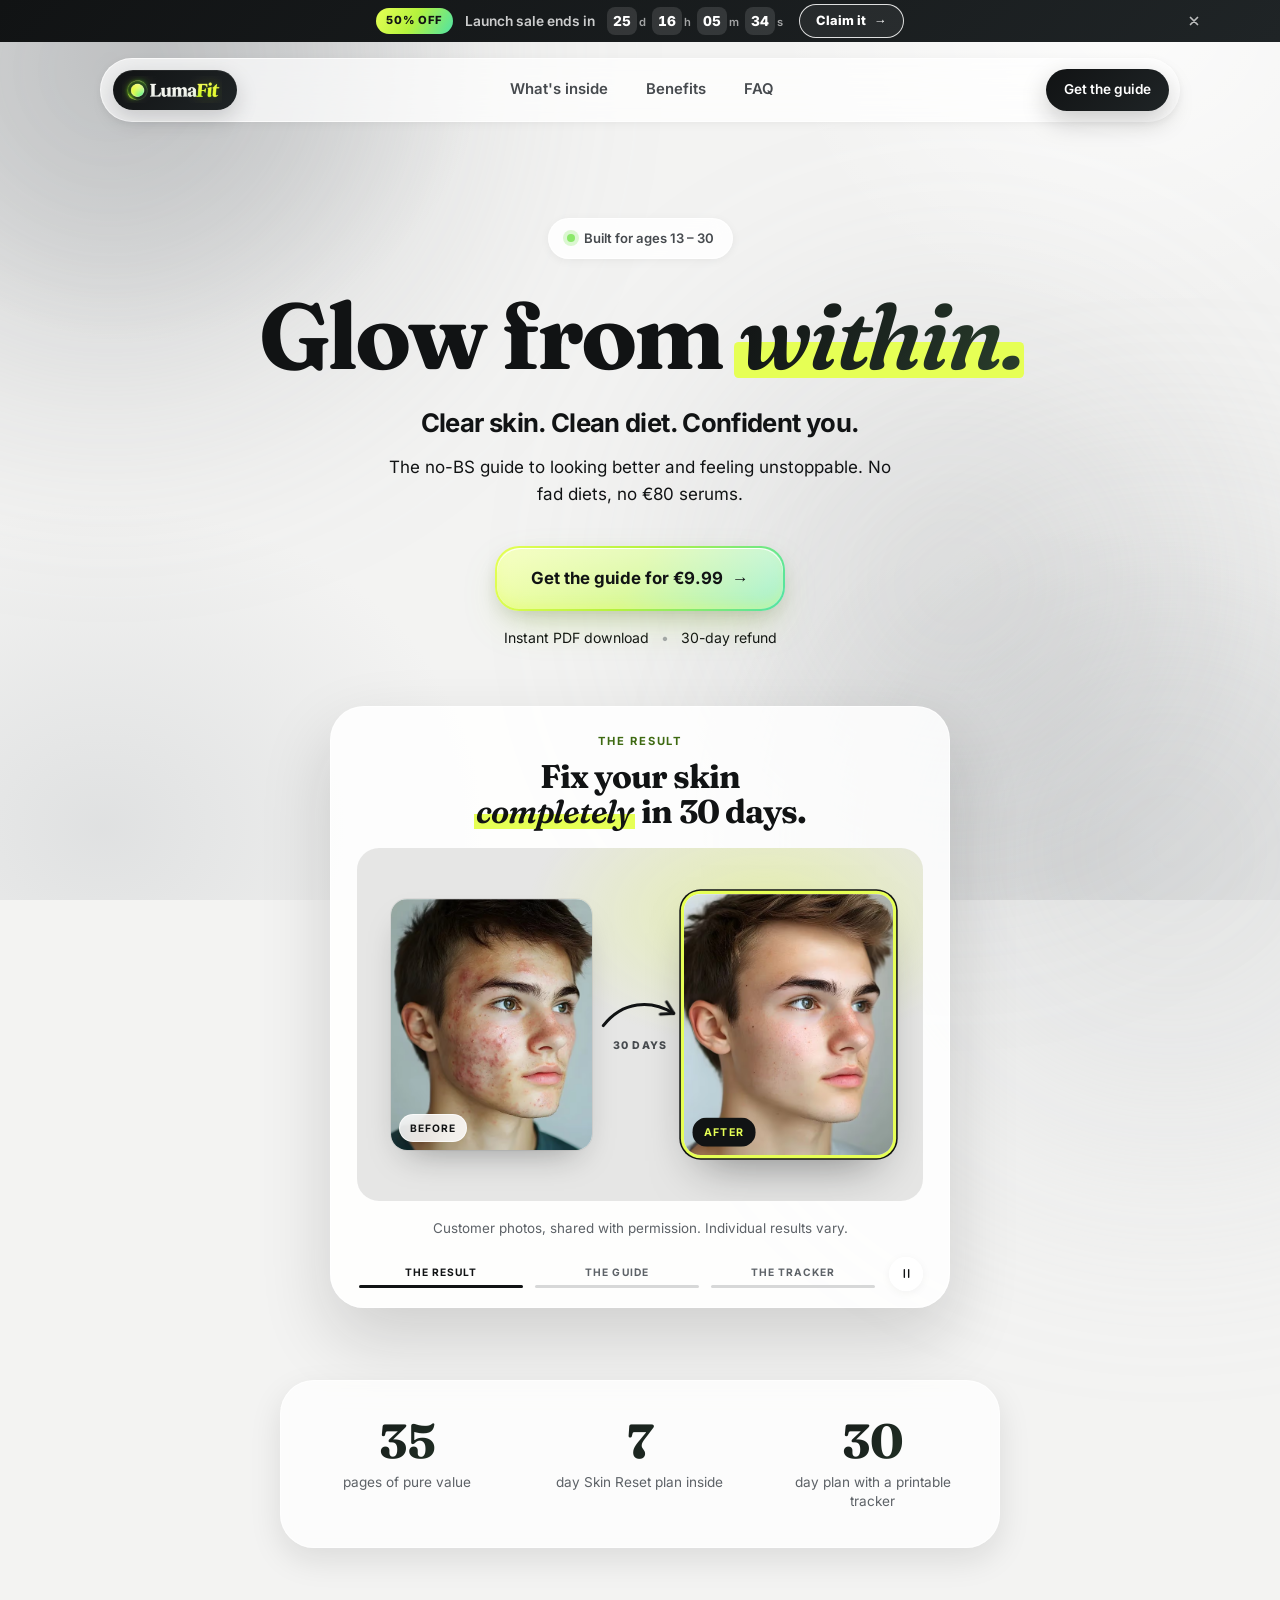
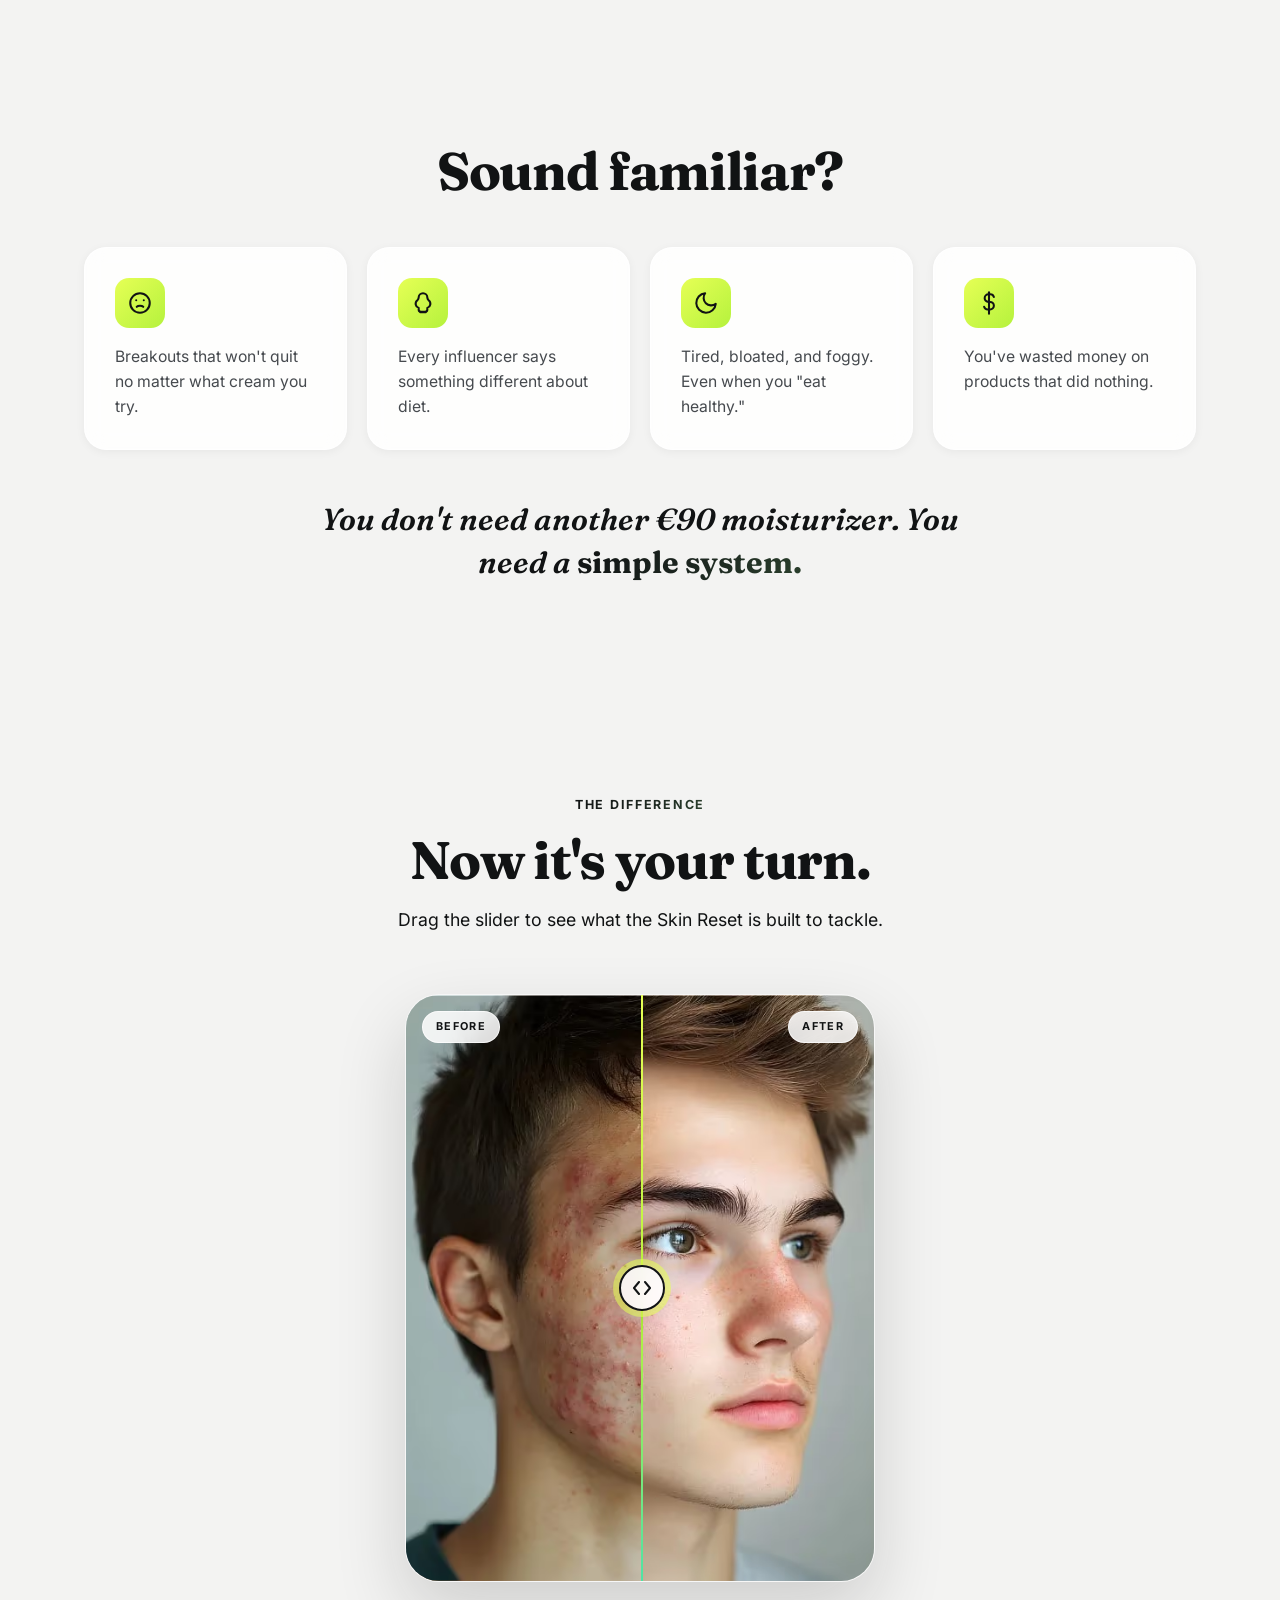
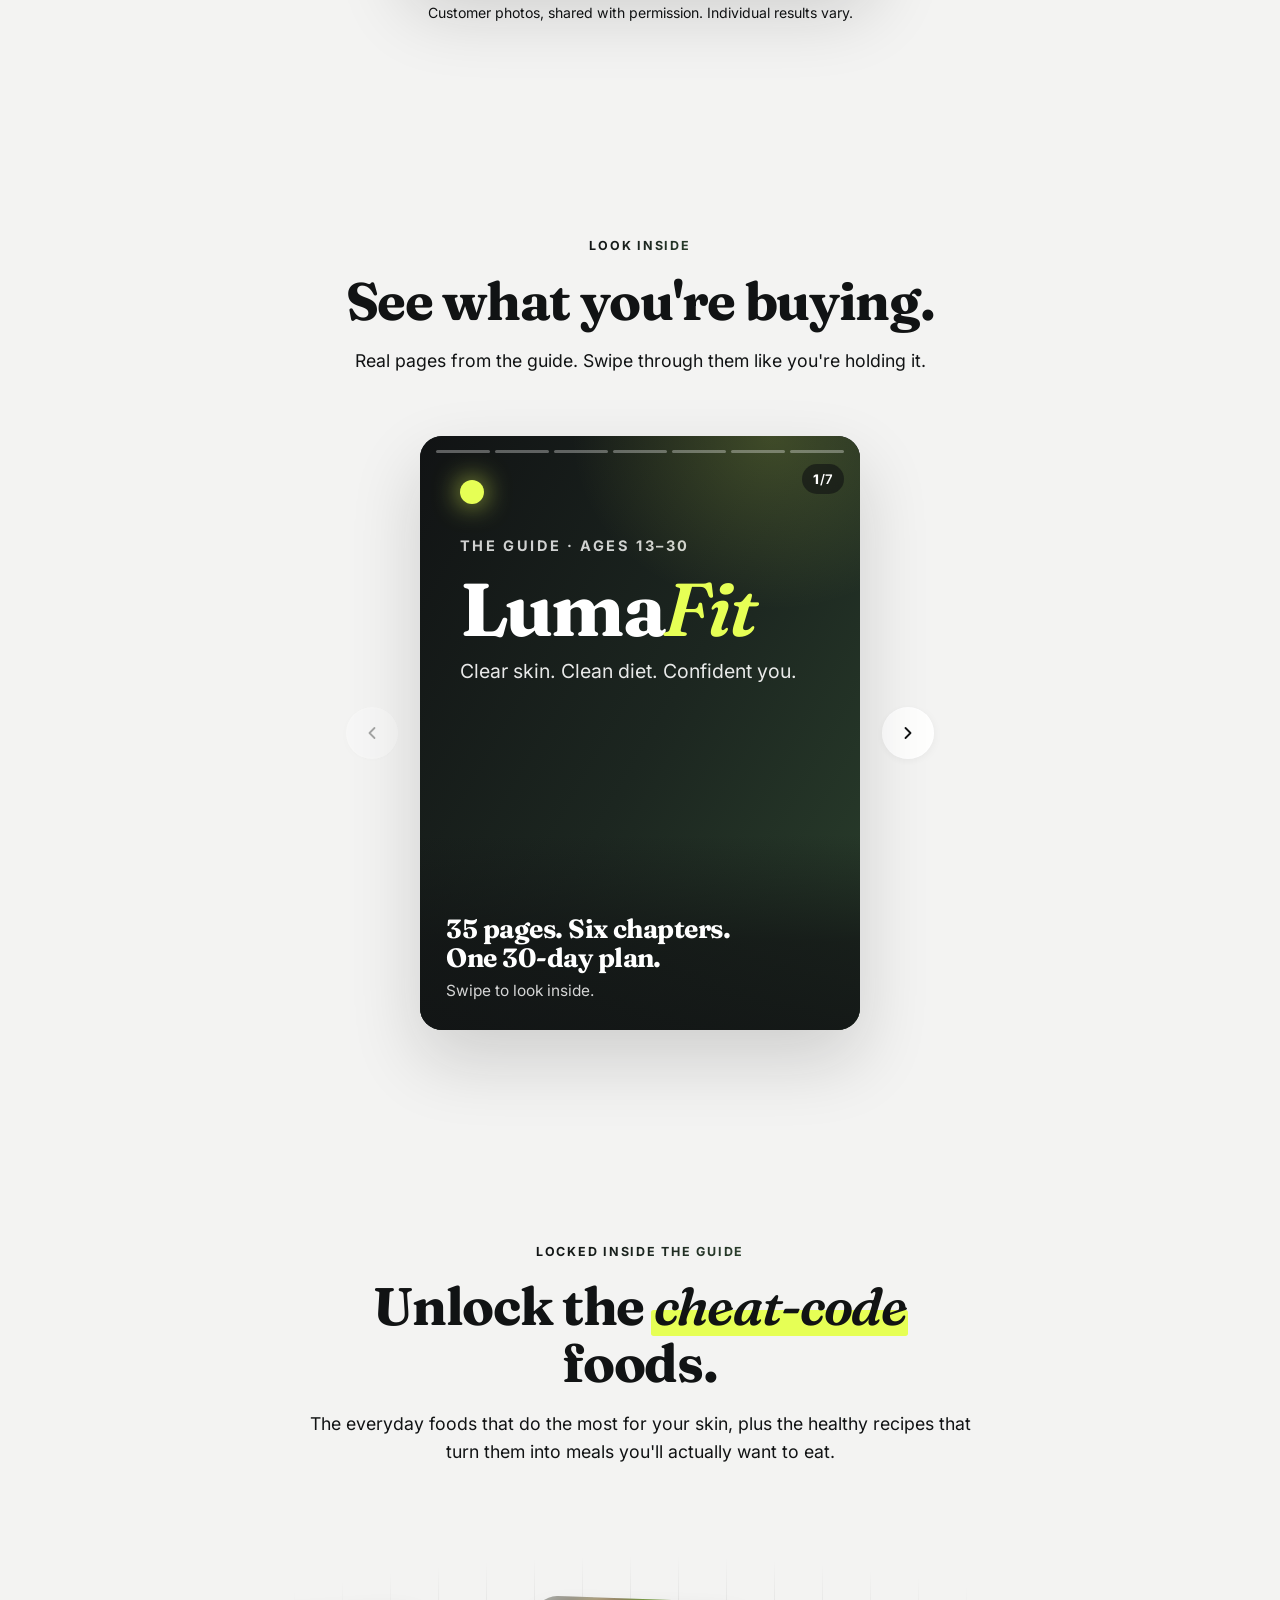
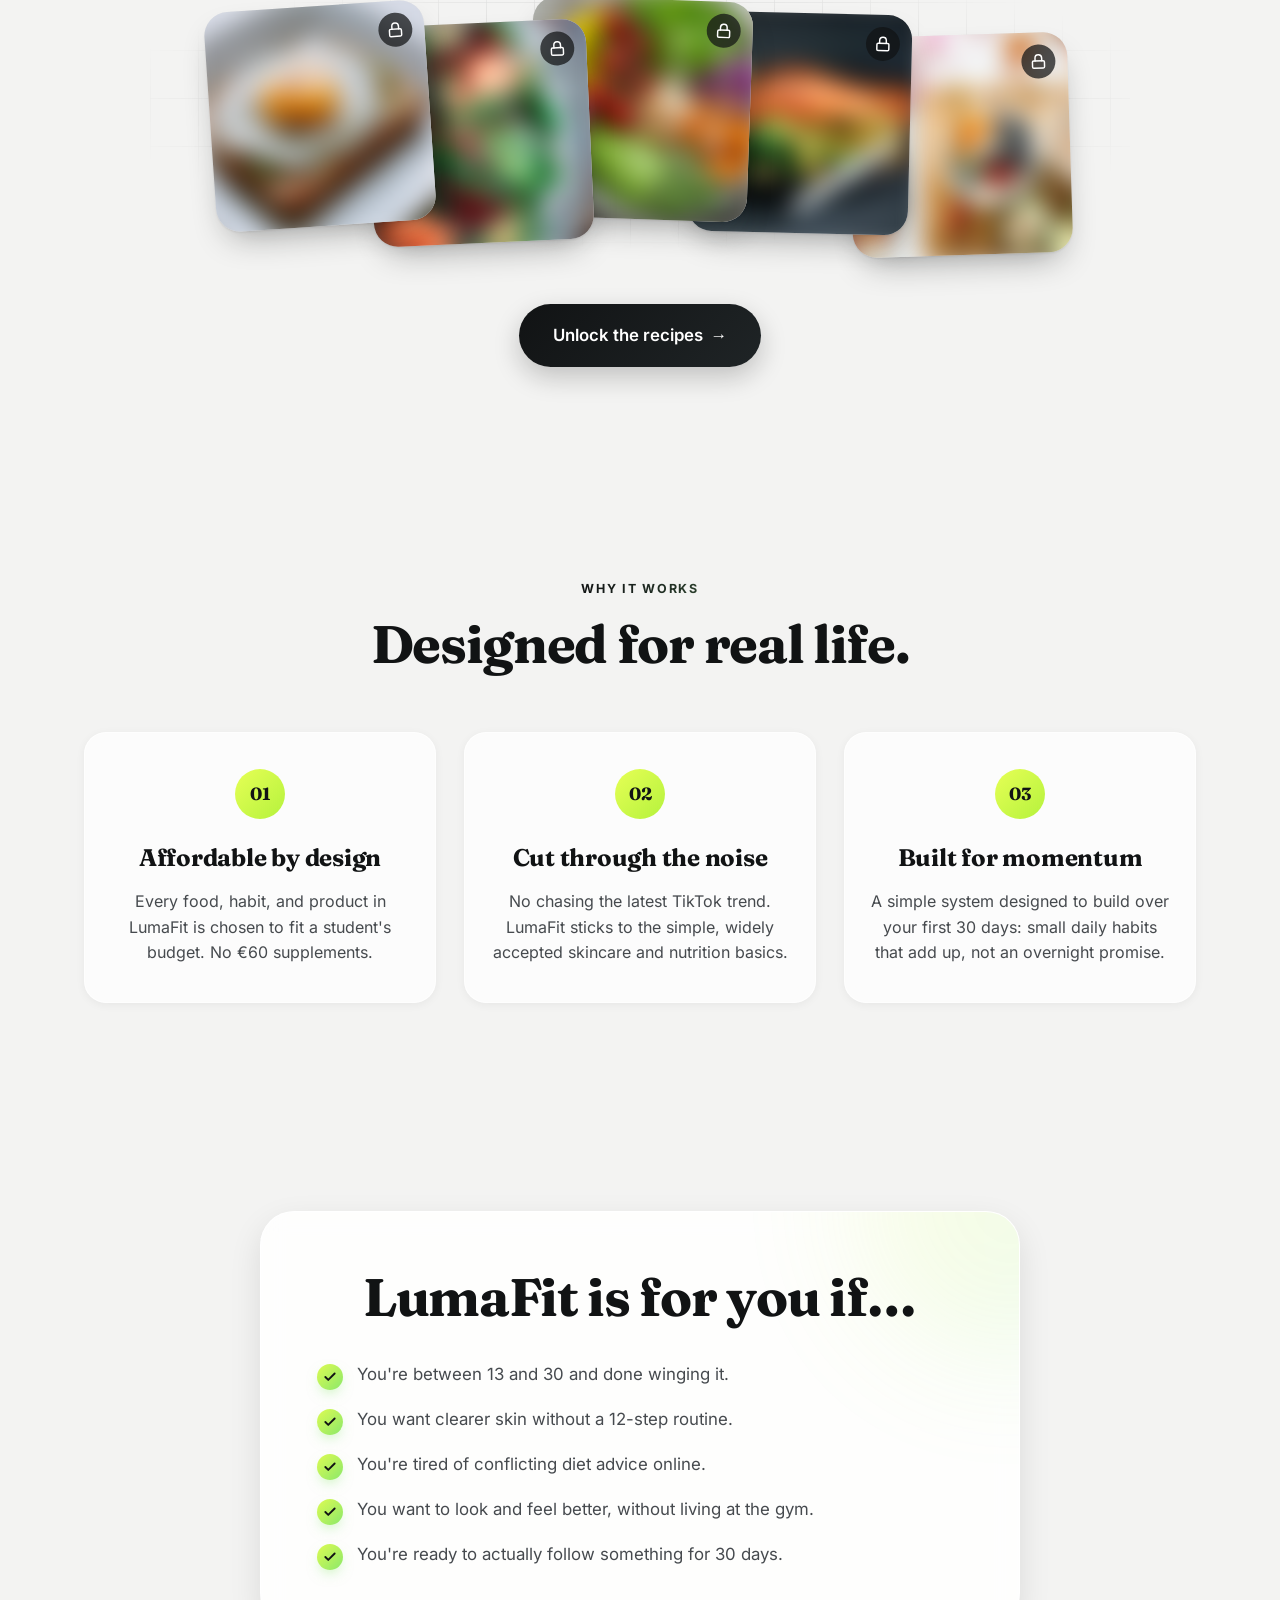
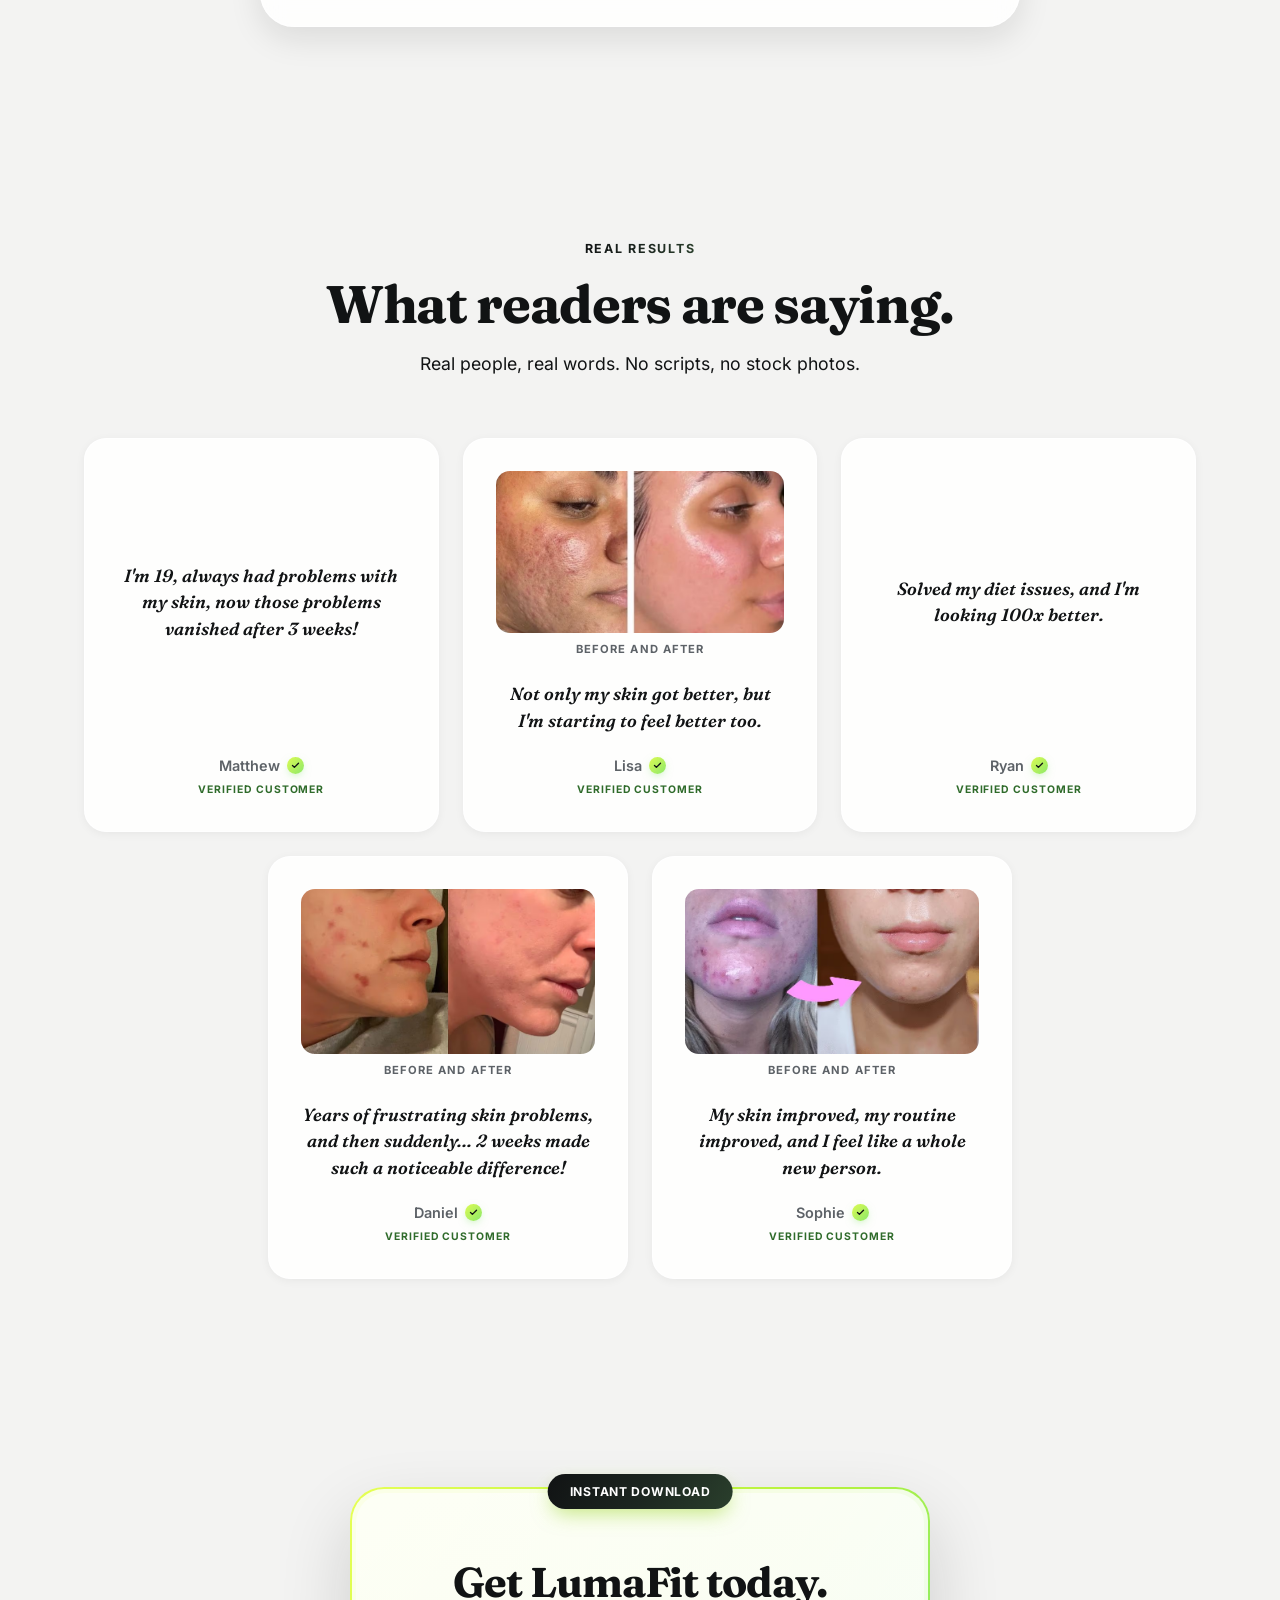
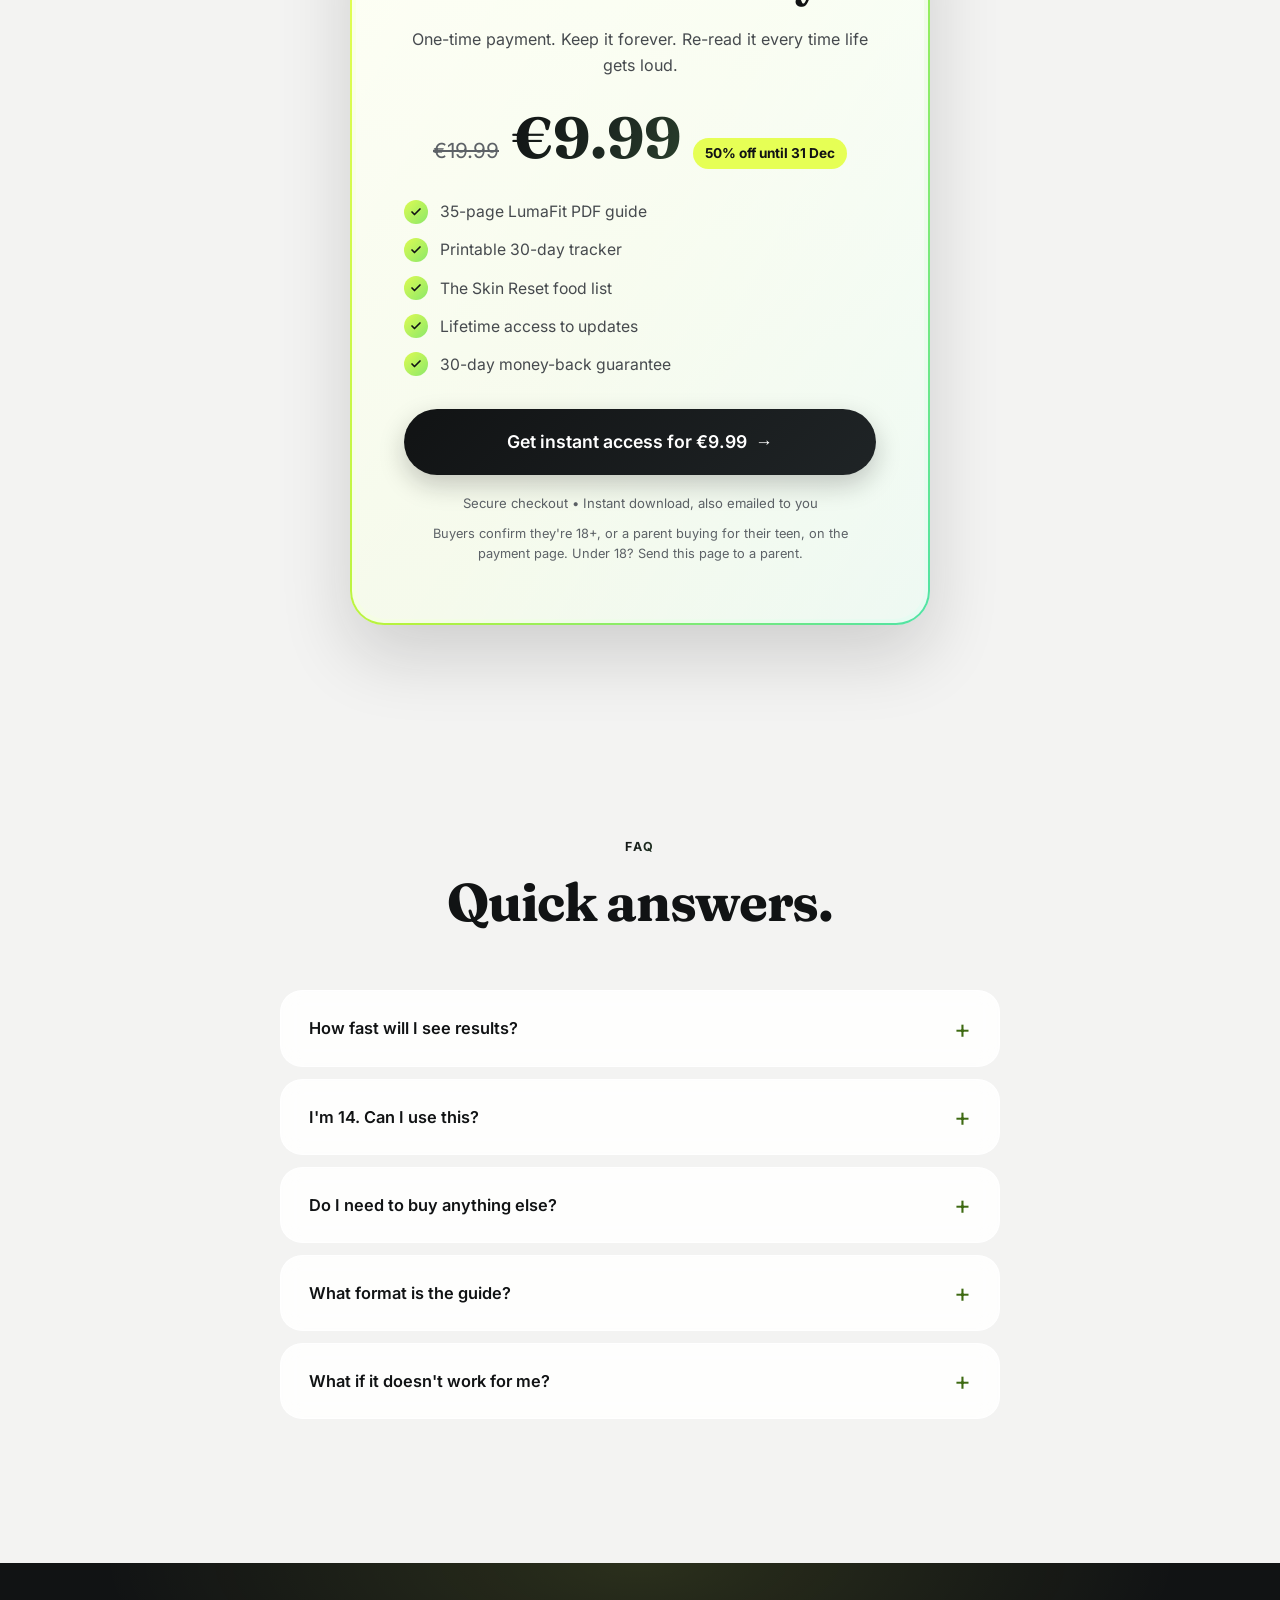
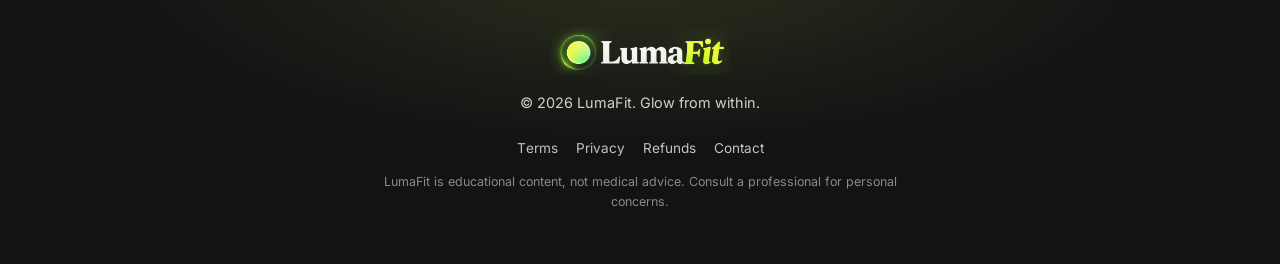
==== commit 21619597: "Replace the hero stack with a three-frame showcase: result, guide, tracker The layered sheet mockup " ====
--- a/index.html
+++ b/index.html
@@ -8,21 +8,21 @@
     <meta property="og:description" content="Clear skin. Clean diet. Confident you. The no-BS guide built for 13–30.">
     <meta property="og:type" content="website">
     <meta property="og:url" content="https://lumafit.org/">
-    <meta property="og:image" content="https://lumafit.org/assets/og.png?v=2026100702">
+    <meta property="og:image" content="https://lumafit.org/assets/og.png?v=2026100801">
     <meta name="twitter:card" content="summary_large_image">
     <link rel="canonical" href="https://lumafit.org/">
     <title>LumaFit: Glow from within.</title>
-    <link rel="icon" href="/favicon.ico?v=2026100702" sizes="48x48">
-    <link rel="icon" type="image/png" sizes="32x32" href="/assets/favicon-32.png?v=2026100702">
-    <link rel="icon" type="image/png" sizes="16x16" href="/assets/favicon-16.png?v=2026100702">
-    <link rel="icon" type="image/png" sizes="192x192" href="/assets/icon-192.png?v=2026100702">
-    <link rel="apple-touch-icon" href="/assets/apple-touch-icon.png?v=2026100702">
+    <link rel="icon" href="/favicon.ico?v=2026100801" sizes="48x48">
+    <link rel="icon" type="image/png" sizes="32x32" href="/assets/favicon-32.png?v=2026100801">
+    <link rel="icon" type="image/png" sizes="16x16" href="/assets/favicon-16.png?v=2026100801">
+    <link rel="icon" type="image/png" sizes="192x192" href="/assets/icon-192.png?v=2026100801">
+    <link rel="apple-touch-icon" href="/assets/apple-touch-icon.png?v=2026100801">
     <!-- Bump ?v= on every css/ or js/ change. The lumafit.org zone's Browser
          Cache TTL (4h) overrides origin cache headers on CSS/JS, so a new URL
          is the only reliable way to get returning visitors the fresh files. -->
     <link rel="preload" href="assets/fonts/fraunces-latin.woff2" as="font" type="font/woff2" crossorigin>
     <link rel="preload" href="assets/fonts/inter-latin.woff2" as="font" type="font/woff2" crossorigin>
-    <link rel="stylesheet" href="css/styles.css?v=2026100702">
+    <link rel="stylesheet" href="css/styles.css?v=2026100801">
     <script type="application/ld+json">
 {
   "@context": "https://schema.org",
@@ -39,7 +39,7 @@
       "@type": "Product",
       "name": "LumaFit: The Complete Glow-Up Guide",
       "description": "A 35-page PDF guide to clear skin, clean eating, body basics and confidence for ages 13 to 30, with a printable 30-day tracker and the Skin Reset food list.",
-      "image": "https://lumafit.org/assets/og.png?v=2026100702",
+      "image": "https://lumafit.org/assets/og.png?v=2026100801",
       "brand": {
         "@type": "Brand",
         "name": "LumaFit",
@@ -144,7 +144,7 @@
     <nav class="nav" id="nav">
         <div class="container nav-inner">
             <a href="#" class="brand" aria-label="LumaFit home">
-                <img src="assets/brand/logo.webp?v=2026100702" alt="LumaFit" width="640" height="172" decoding="async">
+                <img src="assets/brand/logo.webp?v=2026100801" alt="LumaFit" width="640" height="172" decoding="async">
             </a>
             <ul class="nav-links">
                 <li><a href="#inside">What's inside</a></li>
@@ -184,93 +184,112 @@
                 </div>
             </div>
 
-            <!-- Product mockup — the guide pulled apart into its layers: the
-                 cover on top, then page one, a recipe and the 30-day plan, so
-                 the buyer sees what's inside before they buy. -->
+            <!-- The showcase: three frames that swap on a timer (js/hero-show.js),
+                 so a visitor sees the result, then the guide, then the system
+                 without scrolling. Frame 1 is active in the markup and paints
+                 with the page; the others share its grid cell, hidden, until the
+                 script swaps them in. The before/after photos are the customer
+                 photos from the compare slider further down (consent on file). -->
             <div class="hero-visual">
-                <div class="stack-wrap">
-                    <div class="stack" id="stack" role="img"
-                         aria-label="The LumaFit guide pulled apart into layers: the cover, Chapter One: The Skin Reset, a recipe page and the 30-day plan.">
-                        <div class="stack-tilt">
-                            <div class="stack-shadow"></div>
-
-                            <!-- Bottom layer: the 30-day plan -->
-                            <div class="stack-layer" style="--i: 0">
-                                <div class="sheet">
-                                    <div class="sh-in">
-                                        <div class="sh-head"><span>Your 30-Day Plan</span><span>38</span></div>
-                                        <div class="sh-plan-title">30 days, one box at a time.</div>
-                                        <div class="sh-plan-sub">Tick each day off. Print it or use it on your phone.</div>
-                                        <div class="sh-plan-grid" data-plan-grid></div>
-                                        <div class="sh-plan-foot"><span>Week 2</span><b>9 / 30 done</b></div>
-                                    </div>
-                                </div>
-                            </div>
-
-                            <!-- A recipe page -->
-                            <div class="stack-layer" style="--i: 1">
-                                <div class="sheet sheet-recipe">
-                                    <div class="sh-photo">
-                                        <picture>
-                                            <source srcset="assets/gallery/rainbow-bowl.avif" type="image/avif">
-                                            <img src="assets/gallery/rainbow-bowl.jpg" alt="" width="440" height="440" fetchpriority="high" decoding="async">
-                                        </picture>
-                                        <span>Recipe 04</span>
-                                    </div>
-                                    <div class="sh-recipe">
-                                        <div class="sh-recipe-title">Rainbow glow bowl</div>
-                                        <div class="sh-recipe-meta"><span>15 min</span><span>Serves 2</span><span>No cooking</span></div>
-                                        <ul class="sh-recipe-list">
-                                            <li>Chickpeas, rinsed</li>
-                                            <li>Red cabbage, shredded</li>
-                                            <li>Avocado + lemon</li>
-                                        </ul>
-                                    </div>
-                                </div>
-                            </div>
-
-                            <!-- Page one -->
-                            <div class="stack-layer" style="--i: 2">
-                                <div class="sheet">
-                                    <div class="sh-in">
-                                        <div class="sh-head"><span>The Skin Reset</span><span>7</span></div>
-                                        <div class="sh-eyebrow">Chapter one</div>
-                                        <div class="sh-title">The Skin Reset</div>
-                                        <p class="sh-body">Your skin reacts to what's on your plate far more than to what you spend on serums. Seven everyday foods do most of the damage.</p>
-                                        <div class="sh-note"><b>Day 1 swap</b>Skim milk → unsweetened oat.</div>
-                                    </div>
-                                </div>
-                            </div>
-
-                            <!-- Top layer: the cover -->
-                            <div class="stack-layer" style="--i: 3">
-                                <div class="sheet sheet-cover">
-                                    <div class="sh-in">
-                                        <span class="sh-dot"></span>
-                                        <div class="sh-kicker">The Guide · Ages 13–30</div>
-                                        <div class="sh-cover-title">Luma<em>Fit</em></div>
-                                        <p class="sh-cover-sub">Clear skin. Clean diet. Confident you.</p>
-                                        <div class="sh-cover-foot">
-                                            <span>Glow from within</span>
-                                            <span class="sh-badge">35 pages</span>
-                                        </div>
-                                    </div>
-                                </div>
-                            </div>
+                <div class="show" id="show" data-interval="3600" role="region" aria-roledescription="carousel" aria-label="What you get">
+                    <div class="show-frames">
+
+                        <!-- 1 · The result -->
+                        <div class="show-frame is-active" data-show-frame role="group" aria-label="1 of 3: the result">
+                            <div class="show-text">
+                                <div class="show-kicker">The result</div>
+                                <p class="show-title">Fix your skin <em>completely</em> in 30 days.</p>
+                            </div>
+                            <div class="show-stage show-proof">
+                                <figure class="proof proof-before">
+                                    <picture>
+                                        <source srcset="assets/results-before.avif" type="image/avif">
+                                        <img src="assets/results-before.jpg" width="604" height="672" fetchpriority="high" decoding="async"
+                                             alt="Before: a young man's cheek and jaw with red, inflamed breakouts">
+                                    </picture>
+                                    <figcaption>Before</figcaption>
+                                </figure>
+                                <div class="proof-arrow" aria-hidden="true">
+                                    <svg viewBox="0 0 96 48" fill="none" stroke="currentColor" stroke-width="3.5" stroke-linecap="round" stroke-linejoin="round">
+                                        <path class="proof-arrow-line" d="M6 36 C 28 8, 60 6, 86 22"/>
+                                        <path class="proof-arrow-head" d="M78 9 L86 22 L71 23"/>
+                                    </svg>
+                                    <span>30 days</span>
+                                </div>
+                                <figure class="proof proof-after">
+                                    <picture>
+                                        <source srcset="assets/results-after.avif" type="image/avif">
+                                        <img src="assets/results-after.jpg" width="595" height="672" fetchpriority="high" decoding="async"
+                                             alt="After 30 days: the same cheek and jaw, clear and even, with the redness gone">
+                                    </picture>
+                                    <figcaption>After</figcaption>
+                                </figure>
+                            </div>
+                            <p class="show-note">Customer photos, shared with permission. Individual results vary.</p>
+                        </div>
+
+                        <!-- 2 · The guide -->
+                        <div class="show-frame" data-show-frame role="group" aria-label="2 of 3: the guide">
+                            <div class="show-text">
+                                <div class="show-kicker">How it works</div>
+                                <p class="show-title">Follow the guide. First changes in <em>under a week.</em></p>
+                            </div>
+                            <div class="show-stage show-pages">
+                                <div class="page">
+                                    <picture>
+                                        <source srcset="assets/inside/food-list.avif" type="image/avif">
+                                        <img src="assets/inside/food-list.jpg" width="900" height="1273" fetchpriority="low" decoding="async"
+                                             alt="The Skin Reset food list page: seven foods to dial down and five cheap swaps">
+                                    </picture>
+                                </div>
+                                <span class="page-tag">Chapter 1 · The food list</span>
+                                <div class="show-card">
+                                    <div class="show-card-head"><b>Week one</b><span>One add a day</span></div>
+                                    <ul class="week-list">
+                                        <li class="is-done"><i>1</i>Swap sugary drinks for water</li>
+                                        <li class="is-done"><i>2</i>Cleanse + moisturise, AM and PM</li>
+                                        <li class="is-done"><i>3</i>SPF 30+ every morning</li>
+                                        <li class="is-next"><i>7</i>First photo check-in</li>
+                                    </ul>
+                                </div>
+                            </div>
+                            <p class="show-note">Day 1 starts on your plate: 7 foods to dial down, 5 cheap swaps.</p>
+                        </div>
+
+                        <!-- 3 · The tracker -->
+                        <div class="show-frame" data-show-frame role="group" aria-label="3 of 3: the 30-day tracker">
+                            <div class="show-text">
+                                <div class="show-kicker">The system</div>
+                                <p class="show-title">One small add a day. <em>Tick it off</em> for 30 days.</p>
+                            </div>
+                            <div class="show-stage show-pages">
+                                <div class="page">
+                                    <picture>
+                                        <source srcset="assets/inside/tracker.avif" type="image/avif">
+                                        <img src="assets/inside/tracker.jpg" width="900" height="1273" fetchpriority="low" decoding="async"
+                                             alt="The 30-day tracker page: one habit added per day, with photo check-in days">
+                                    </picture>
+                                </div>
+                                <span class="page-tag">Chapter 6 · The tracker</span>
+                                <div class="show-card">
+                                    <div class="show-card-head"><b>Day 10 of 30</b><span>9 kept</span></div>
+                                    <div class="show-grid" data-plan-grid></div>
+                                </div>
+                            </div>
+                            <p class="show-note">Printable, or tick it on your phone. Photo check-ins on days 7, 14, 21, 28 and 30.</p>
                         </div>
                     </div>
 
-                    <div class="float-pill float-pill-1">
-                        <span class="fp-ico" aria-hidden="true">
-                            <svg viewBox="0 0 24 24" fill="none" stroke="currentColor" stroke-width="2.2" stroke-linecap="round" stroke-linejoin="round"><polyline points="20 6 9 17 4 12"/></svg>
-                        </span>
-                        Instant PDF
-                    </div>
-                    <div class="float-pill float-pill-2">
-                        <span class="fp-ico" aria-hidden="true">
-                            <svg viewBox="0 0 24 24" fill="none" stroke="currentColor" stroke-width="2.2" stroke-linecap="round" stroke-linejoin="round"><path d="M20.84 4.61a5.5 5.5 0 0 0-7.78 0L12 5.67l-1.06-1.06a5.5 5.5 0 1 0-7.78 7.78L12 21.23l8.84-8.84a5.5 5.5 0 0 0 0-7.78z"/></svg>
-                        </span>
-                        Built for real life
+                    <div class="show-foot">
+                        <div class="show-tabs" role="group" aria-label="Choose a frame">
+                            <button type="button" class="is-active" data-show-tab aria-current="true">The result<i></i></button>
+                            <button type="button" data-show-tab>The guide<i></i></button>
+                            <button type="button" data-show-tab>The tracker<i></i></button>
+                        </div>
+                        <button type="button" class="show-pause" data-show-pause aria-label="Pause" aria-pressed="false">
+                            <svg class="ico-pause" viewBox="0 0 24 24" aria-hidden="true"><path d="M8 5v14M16 5v14"/></svg>
+                            <svg class="ico-play" viewBox="0 0 24 24" aria-hidden="true"><path d="M7 4l13 8-13 8z"/></svg>
+                        </button>
                     </div>
                 </div>
             </div>
@@ -802,7 +821,7 @@
     <footer class="footer">
         <div class="container footer-inner">
             <div class="footer-brand">
-                <img src="assets/brand/logo.webp?v=2026100702" alt="LumaFit" width="640" height="172" loading="lazy" decoding="async">
+                <img src="assets/brand/logo.webp?v=2026100801" alt="LumaFit" width="640" height="172" loading="lazy" decoding="async">
             </div>
             <p class="footer-note">© 2026 LumaFit. Glow from within.</p>
             <nav class="footer-links">
@@ -818,21 +837,22 @@
     <!-- Mobile sticky CTA: js/script.js shows it between the hero and the buy card. -->
     <div class="mobile-cta" id="mobileCta" aria-hidden="true">
         <span class="mobile-cta-lead">
-            <img class="mobile-cta-mark" src="assets/brand/mark.webp?v=2026100702" alt="" width="128" height="128" loading="lazy" decoding="async">
+            <img class="mobile-cta-mark" src="assets/brand/mark.webp?v=2026100801" alt="" width="128" height="128" loading="lazy" decoding="async">
             <span class="mobile-cta-text">The LumaFit guide · <span data-price>€9.99</span><small>Instant download · 30-day refund</small></span>
         </span>
         <a href="#buy" class="btn btn-primary btn-sm" tabindex="-1">Get it <span class="btn-arrow">→</span></a>
     </div>
 
-    <script src="js/compare-reveal.js?v=2026100702" defer></script>
-    <script src="js/cascade.js?v=2026100702" defer></script>
-    <script src="js/hover-button.js?v=2026100702" defer></script>
-    <script src="js/glow-cards.js?v=2026100702" defer></script>
-    <script src="js/photo-gallery.js?v=2026100702" defer></script>
-    <script src="js/look-inside.js?v=2026100702" defer></script>
-    <script src="js/nav-cursor.js?v=2026100702" defer></script>
-    <script src="js/sale-bar.js?v=2026100702" defer></script>
-    <script src="js/script.js?v=2026100702" defer></script>
+    <script src="js/compare-reveal.js?v=2026100801" defer></script>
+    <script src="js/cascade.js?v=2026100801" defer></script>
+    <script src="js/hover-button.js?v=2026100801" defer></script>
+    <script src="js/glow-cards.js?v=2026100801" defer></script>
+    <script src="js/photo-gallery.js?v=2026100801" defer></script>
+    <script src="js/look-inside.js?v=2026100801" defer></script>
+    <script src="js/hero-show.js?v=2026100801" defer></script>
+    <script src="js/nav-cursor.js?v=2026100801" defer></script>
+    <script src="js/sale-bar.js?v=2026100801" defer></script>
+    <script src="js/script.js?v=2026100801" defer></script>
     <script>
     // The WebGL backgrounds and the liquid headline are desktop delights. On a
     // phone they cost seconds of main-thread time before the first paint (the
--- a/css/styles.css
+++ b/css/styles.css
@@ -1020,12 +1020,13 @@
 .dot-sep { color: var(--ink-mute); opacity: 0.5; }
 
 /* =========================================================================
-   Hero product mockup — the guide pulled apart into its layers.
-   Four sheets (plan, recipe, page one, cover) stacked flat, seen from an
-   isometric angle; once in view they lift apart in depth so the buyer sees
-   what's inside. The pointer tilts the whole stack a few degrees.
-   Sizing is in container units (cqi, 1% of .stack-wrap's width); each sheet
-   is its own container, so the type inside a sheet is in that sheet's cqi.
+   Hero showcase (index.html #show, js/hero-show.js)
+   One glass card, three frames that swap on a timer: the result (the before
+   and after photos side by side, an arrow pointing at the after), the guide
+   (the food list page, week one ticked off) and the system (the tracker
+   page, day 10 of 30). Every frame sits in the same grid cell, so the card
+   is as tall as its tallest frame and never jumps while swapping. The
+   .sheet / .sh-* page mockups further down are the Look-inside slideshow's.
    ========================================================================= */
 .hero-visual {
     display: flex;
@@ -1033,63 +1034,433 @@
     margin-bottom: 72px;
 }
 
-.stack-wrap {
+.show {
     position: relative;
-    width: min(560px, 92vw);
-    container-type: inline-size;
-}
-
-.stack {
+    width: min(620px, 100%);
+    padding: 26px 26px 16px;
+    border-radius: var(--radius-lg);
+    background: var(--glass-strong);
+    border: 1px solid var(--glass-border);
+    box-shadow: var(--shadow-lg);
+    backdrop-filter: blur(12px);
+    -webkit-backdrop-filter: blur(12px);
+    text-align: center;
+}
+
+.show-frames { display: grid; }
+
+/* All frames share one cell; the inactive ones fade out and leave the
+   accessibility tree and tab order (visibility), after the fade. */
+.show-frame {
+    grid-area: 1 / 1;
+    display: grid;
+    gap: 18px;
+    opacity: 0;
+    visibility: hidden;
+    transform: translateY(10px);
+    transition: opacity 0.5s ease, transform 0.5s ease, visibility 0s linear 0.5s;
+}
+
+.show-frame.is-active {
+    opacity: 1;
+    visibility: visible;
+    transform: none;
+    transition: opacity 0.5s ease 0.1s, transform 0.5s ease 0.1s, visibility 0s;
+}
+
+.show-kicker {
+    margin-bottom: 8px;
+    font-size: 0.7rem;
+    font-weight: 700;
+    letter-spacing: 0.16em;
+    text-transform: uppercase;
+    color: var(--moss);
+}
+
+.show-title {
+    max-width: 18ch;
+    margin: 0 auto;
+    font-family: 'Fraunces', serif;
+    font-optical-sizing: auto;
+    font-size: clamp(1.5rem, 4.4vw, 2.05rem);
+    font-weight: 700;
+    line-height: 1.08;
+    letter-spacing: -0.03em;
+    color: var(--ink);
+    text-wrap: balance;
+}
+
+/* The volt highlighter, as an inline background so it follows a line break. */
+.show-title em {
+    font-style: italic;
+    padding: 0 0.06em;
+    background: linear-gradient(transparent 58%, var(--volt) 58%, var(--volt) 94%, transparent 94%);
+    -webkit-box-decoration-break: clone;
+    box-decoration-break: clone;
+}
+
+.show-stage {
     position: relative;
+    aspect-ratio: 16 / 10;
+    overflow: hidden;
+    border-radius: var(--radius-md);
+    background:
+        radial-gradient(60% 55% at 72% 18%, rgba(var(--volt-rgb), 0.38), transparent 70%),
+        var(--bg-soft);
+}
+
+.show-note {
+    font-size: 0.84rem;
+    line-height: 1.45;
+    color: var(--ink-mute);
+}
+
+/* ---------- Frame 1: before → after ---------- */
+.show-proof {
+    display: grid;
+    grid-template-columns: 1fr minmax(64px, 0.42fr) 1fr;
+    align-items: center;
+    gap: 6px;
+    padding: 6%;
+}
+
+.proof {
+    position: relative;
+    aspect-ratio: 4 / 5;
+    overflow: hidden;
+    border-radius: 16px;
+    background: #fff;
+    box-shadow:
+        0 16px 34px -16px rgba(17, 19, 20, 0.4),
+        0 0 0 1px rgba(17, 19, 20, 0.06);
+}
+
+.proof picture,
+.proof img {
+    display: block;
     width: 100%;
-    aspect-ratio: 100 / 84;
-    perspective: 1600px;
-    animation: stack-float 7s ease-in-out infinite;
-}
-
-@keyframes stack-float {
-    0%, 100% { transform: translateY(0); }
-    50%      { transform: translateY(-13px); }
-}
-
-/* Placed so the lifted stack, not the flat footprint, sits centred. */
-.stack-tilt {
+    height: 100%;
+    object-fit: cover;
+}
+
+.proof figcaption {
     position: absolute;
-    left: 34cqi;
-    top: 30cqi;
-    width: 42cqi;
-    aspect-ratio: 1 / 1.35;
-    transform-style: preserve-3d;
-    transform:
-        rotateX(calc(56deg + var(--tilt-x, 0deg)))
-        rotateZ(calc(-38deg + var(--tilt-z, 0deg)));
-    transition: transform 0.6s cubic-bezier(0.22, 1, 0.3, 1);
-}
-
-/* soft floor shadow under the whole stack */
-.stack-shadow {
+    left: 8px;
+    bottom: 8px;
+    padding: 5px 10px;
+    border-radius: 100px;
+    font-size: 0.64rem;
+    font-weight: 700;
+    letter-spacing: 0.1em;
+    text-transform: uppercase;
+    white-space: nowrap;
+    color: var(--ink);
+    background: var(--glass-strong);
+    border: 1px solid var(--glass-border);
+    backdrop-filter: blur(8px);
+    -webkit-backdrop-filter: blur(8px);
+}
+
+/* The after is the point: a volt ring, a graphite chip, a touch larger. */
+.proof-after {
+    transform: scale(1.04);
+    box-shadow:
+        0 0 0 3px var(--volt),
+        0 0 0 4.5px var(--graphite),
+        0 22px 44px -16px rgba(17, 19, 20, 0.5);
+}
+
+.proof-after figcaption {
+    color: var(--volt);
+    background: var(--graphite);
+    border-color: transparent;
+    backdrop-filter: none;
+    -webkit-backdrop-filter: none;
+}
+
+.proof-arrow {
+    display: grid;
+    justify-items: center;
+    gap: 2px;
+    color: var(--graphite);
+}
+
+.proof-arrow svg {
+    width: 100%;
+    max-width: 96px;
+    height: auto;
+    overflow: visible;
+}
+
+.proof-arrow span {
+    font-size: 0.66rem;
+    font-weight: 800;
+    letter-spacing: 0.12em;
+    text-transform: uppercase;
+    white-space: nowrap;
+    color: var(--ink-soft);
+}
+
+/* The arrow draws itself and the after pops, each time the frame comes in. */
+.proof-arrow-line { stroke-dasharray: 120; stroke-dashoffset: 120; }
+.proof-arrow-head { opacity: 0; }
+.show-frame.is-active .proof-arrow-line { animation: arrow-draw 0.6s cubic-bezier(0.2, 0.7, 0.2, 1) 0.4s forwards; }
+.show-frame.is-active .proof-arrow-head { animation: arrow-head 0.25s ease 0.9s forwards; }
+.show-frame.is-active .proof-after { animation: proof-pop 0.7s cubic-bezier(0.2, 0.7, 0.2, 1) 0.7s both; }
+@keyframes arrow-draw { to { stroke-dashoffset: 0; } }
+@keyframes arrow-head { to { opacity: 1; } }
+@keyframes proof-pop {
+    from { transform: scale(0.98); }
+    to { transform: scale(1.04); }
+}
+
+/* ---------- Frames 2 and 3: a real page, with a card over it ---------- */
+/* The page is taller than the stage on purpose: the readable top shows, the
+   pre-blurred bottom (baked into the file) is what gets cropped. */
+.page {
     position: absolute;
-    inset: 8% -8% -8% -8%;
-    border-radius: 3cqi;
-    background: rgba(17, 19, 20, 0.24);
-    filter: blur(18px);
-    transform: translateZ(-1px);
-}
-
-.stack-layer {
+    left: 5%;
+    top: 7%;
+    width: 56%;
+    overflow: hidden;
+    border-radius: 10px;
+    background: #fff;
+    box-shadow:
+        0 18px 40px -16px rgba(17, 19, 20, 0.38),
+        0 0 0 1px rgba(17, 19, 20, 0.06);
+    transform: rotate(-2.5deg);
+}
+
+.page picture,
+.page img {
+    display: block;
+    width: 100%;
+    height: auto;
+}
+
+.page-tag {
+    position: absolute;
+    left: 12px;
+    bottom: 12px;
+    padding: 5px 10px;
+    border-radius: 100px;
+    font-size: 0.62rem;
+    font-weight: 700;
+    letter-spacing: 0.1em;
+    text-transform: uppercase;
+    white-space: nowrap;
+    color: var(--volt);
+    background: var(--graphite);
+}
+
+.show-card {
+    position: absolute;
+    right: 5%;
+    bottom: 8%;
+    width: 50%;
+    padding: 13px 15px 12px;
+    border-radius: 16px;
+    text-align: left;
+    background: var(--glass-strong);
+    border: 1px solid var(--glass-border);
+    box-shadow: var(--shadow-md);
+    backdrop-filter: blur(10px);
+    -webkit-backdrop-filter: blur(10px);
+}
+
+.show-card-head {
+    display: flex;
+    justify-content: space-between;
+    align-items: baseline;
+    gap: 8px;
+    margin-bottom: 8px;
+    font-size: 0.62rem;
+    font-weight: 700;
+    letter-spacing: 0.12em;
+    text-transform: uppercase;
+    color: var(--ink-mute);
+}
+
+.show-card-head b { font-size: 0.72rem; color: var(--ink); }
+
+/* week one: the day numbers are the point, so they stay numbers */
+.week-list li {
+    display: flex;
+    align-items: center;
+    gap: 8px;
+    padding: 6px 0;
+    border-top: 1px solid var(--line);
+    font-size: 0.76rem;
+    font-weight: 600;
+    line-height: 1.25;
+    color: var(--ink-soft);
+}
+
+.week-list li:first-child { border-top: 0; padding-top: 0; }
+
+.week-list i {
+    flex: none;
+    display: grid;
+    place-items: center;
+    width: 20px;
+    height: 20px;
+    border-radius: 50%;
+    font-style: normal;
+    font-size: 0.6rem;
+    font-weight: 800;
+    background: var(--bg-soft);
+    color: var(--ink-mute);
+}
+
+.week-list .is-done { color: var(--ink); }
+.week-list .is-done i { background: var(--graphite); color: var(--volt); }
+.week-list .is-next { color: var(--moss); }
+.week-list .is-next i { background: var(--volt); color: var(--on-volt); box-shadow: 0 0 0 2px var(--graphite); }
+
+/* the 30 boxes (filled by js/script.js: nine done, today is day 10) */
+.show-grid {
+    display: grid;
+    grid-template-columns: repeat(6, 1fr);
+    gap: 4px;
+}
+
+.show-grid i {
+    display: grid;
+    place-items: center;
+    aspect-ratio: 1;
+    border-radius: 6px;
+    font-style: normal;
+    font-size: 0.58rem;
+    font-weight: 700;
+    font-variant-numeric: tabular-nums;
+    background: var(--bg-soft);
+    color: var(--ink-mute);
+}
+
+.show-grid i.is-done { background: var(--graphite); color: var(--volt); }
+.show-grid i.is-today { background: var(--volt); color: var(--on-volt); box-shadow: 0 0 0 2px var(--graphite); }
+
+/* ---------- Tabs, progress and pause ---------- */
+.show-foot {
+    display: flex;
+    align-items: center;
+    gap: 12px;
+    margin-top: 18px;
+}
+
+.show-tabs {
+    display: flex;
+    flex: 1;
+    gap: 8px;
+}
+
+.show-tabs button {
+    flex: 1;
+    display: grid;
+    gap: 7px;
+    padding: 6px 2px 0;
+    border-radius: 8px;
+    background: none;
+    font-size: 0.64rem;
+    font-weight: 700;
+    letter-spacing: 0.1em;
+    text-transform: uppercase;
+    color: var(--ink-mute);
+    transition: color 0.2s ease;
+}
+
+.show-tabs button:hover,
+.show-tabs button.is-active { color: var(--ink); }
+
+.show-tabs i {
+    position: relative;
+    display: block;
+    height: 3px;
+    overflow: hidden;
+    border-radius: 2px;
+    background: rgba(17, 19, 20, 0.16);
+}
+
+.show-tabs i::after {
+    content: '';
     position: absolute;
     inset: 0;
-    transform: translateZ(0);
-    transition: transform 1.1s cubic-bezier(0.22, 1, 0.3, 1);
-    transition-delay: calc(var(--i) * 80ms);
-}
-
-/* each layer rises and slides a little up its own page, so the one below
-   shows a strip of its content */
-.stack.is-live .stack-layer {
-    transform: translate3d(0, calc(var(--i) * -7cqi), calc(var(--i) * 11cqi));
-}
-
+    width: 0;
+    background: var(--ink);
+}
+
+.show-tabs .is-done i::after { width: 100%; }
+.show-tabs .is-active i::after { animation: show-fill var(--show-ms, 3600ms) linear forwards; }
+.show.is-paused .show-tabs .is-active i::after { animation-play-state: paused; }
+@keyframes show-fill { from { width: 0; } to { width: 100%; } }
+
+.show-pause {
+    flex: none;
+    display: grid;
+    place-items: center;
+    width: 34px;
+    height: 34px;
+    border-radius: 50%;
+    color: var(--ink);
+    background: var(--glass-strong);
+    border: 1px solid var(--glass-border);
+    box-shadow: var(--shadow-sm);
+}
+
+.show-pause svg {
+    width: 13px;
+    height: 13px;
+    fill: none;
+    stroke: currentColor;
+    stroke-width: 2.6;
+    stroke-linecap: round;
+    stroke-linejoin: round;
+}
+
+.show-pause .ico-play { display: none; fill: currentColor; }
+.show-pause[aria-pressed="true"] .ico-pause { display: none; }
+.show-pause[aria-pressed="true"] .ico-play { display: block; }
+
+@media (max-width: 720px) {
+    /* no backdrop blur over the shader on phones; the card is near-opaque anyway */
+    .show {
+        padding: 20px 16px 12px;
+        border-radius: var(--radius-md);
+        background: rgba(255, 255, 255, 0.9);
+        backdrop-filter: none;
+        -webkit-backdrop-filter: none;
+    }
+    .show-frame { gap: 14px; }
+    .show-title { font-size: clamp(1.35rem, 6.4vw, 1.75rem); }
+    .show-stage { aspect-ratio: 4 / 3; border-radius: 18px; }
+    .show-note { font-size: 0.78rem; }
+    .show-proof { grid-template-columns: 1fr 46px 1fr; gap: 4px; padding: 4%; }
+    .proof { border-radius: 12px; }
+    .proof figcaption { left: 6px; bottom: 6px; padding: 4px 8px; font-size: 0.56rem; letter-spacing: 0.08em; }
+    .proof-arrow span { font-size: 0.54rem; letter-spacing: 0.08em; }
+    .page { width: 62%; left: 4%; }
+    /* the card sits low and wide here, so the tag moves up out of its way
+       and the head keeps only its title */
+    .page-tag { left: 10px; top: 10px; bottom: auto; font-size: 0.56rem; }
+    .show-card { right: 4%; bottom: 6%; width: 60%; padding: 11px 12px 10px; border-radius: 14px; }
+    .show-card-head { font-size: 0.56rem; margin-bottom: 6px; }
+    .show-card-head span { display: none; }
+    .show-card-head b { font-size: 0.64rem; }
+    .week-list li { gap: 6px; padding: 5px 0; font-size: 0.68rem; }
+    .week-list i { width: 17px; height: 17px; font-size: 0.54rem; }
+    .show-grid { gap: 3px; }
+    .show-grid i { font-size: 0.52rem; border-radius: 5px; }
+    .show-foot { gap: 10px; margin-top: 14px; }
+    .show-tabs { gap: 6px; }
+    .show-tabs button { font-size: 0.56rem; letter-spacing: 0.06em; gap: 6px; }
+    .show-pause { width: 30px; height: 30px; }
+}
+
+/* =========================================================================
+   Page mockups (.sheet / .sh-*), used by the Look-inside slideshow.
+   Each sheet is its own container, so the type inside is in that
+   sheet's cqi and scales with it.
+   ========================================================================= */
 /* ---------- A sheet: one page of the guide ---------- */
 .sheet {
     container-type: inline-size;
@@ -1247,55 +1618,6 @@
     background: var(--lime);
 }
 
-/* 30-day plan */
-.sh-plan-title {
-    font-family: 'Fraunces', serif;
-    font-weight: 700;
-    font-size: 9.4cqi;
-    line-height: 1;
-    letter-spacing: -0.03em;
-    margin: 6cqi 0 2cqi;
-}
-
-.sh-plan-sub {
-    margin-bottom: 6cqi;
-    font-size: 3.6cqi;
-    color: var(--ink-mute);
-}
-
-.sh-plan-grid {
-    display: grid;
-    grid-template-columns: repeat(6, 1fr);
-    gap: 2cqi;
-}
-
-.sh-plan-grid i {
-    display: grid;
-    place-items: center;
-    aspect-ratio: 1;
-    border-radius: 2cqi;
-    background: var(--bg);
-    font-style: normal;
-    font-size: 3cqi;
-    font-weight: 700;
-    font-variant-numeric: tabular-nums;
-    color: var(--ink-mute);
-}
-
-.sh-plan-grid i.is-done { background: var(--graphite); color: var(--volt); }
-.sh-plan-grid i.is-today { background: var(--volt); color: var(--on-volt); box-shadow: 0 0 0 0.6cqi var(--graphite); }
-
-.sh-plan-foot {
-    display: flex;
-    justify-content: space-between;
-    margin-top: auto;
-    font-size: 3.4cqi;
-    font-weight: 600;
-    color: var(--ink-soft);
-}
-
-.sh-plan-foot b { color: var(--moss); }
-
 /* ---------- The cover, on top ---------- */
 .sheet-cover {
     background: var(--grad-brand-deep);
@@ -1368,32 +1690,6 @@
     background: var(--volt);
     color: var(--on-volt);
 }
-
-/* floating accent pills, anchored to the stack itself */
-.float-pill {
-    position: absolute;
-    display: inline-flex;
-    align-items: center;
-    gap: 8px;
-    padding: 10px 16px;
-    border-radius: 100px;
-    background: var(--glass-strong);
-    border: 1px solid var(--glass-border);
-    box-shadow: var(--shadow-md);
-    font-size: 0.84rem;
-    font-weight: 600;
-    color: var(--ink);
-    backdrop-filter: blur(10px);
-    -webkit-backdrop-filter: blur(10px);
-    animation: stack-float 6s ease-in-out infinite;
-}
-
-.float-pill svg { width: 16px; height: 16px; }
-.float-pill-1 { top: -9%; left: -11%; animation-delay: -2s; }
-.float-pill-2 { bottom: -7%; right: -9%; animation-delay: -4s; }
-.float-pill .fp-ico { color: var(--moss-deep); display: inline-flex; }
-.float-pill-2 .fp-ico { color: var(--graphite); }
-.float-pill-2 .fp-ico svg { fill: var(--volt); }
 
 .hero-stats {
     display: grid;
@@ -2452,10 +2748,6 @@
 }
 
 /* ---------- Responsive ---------- */
-@media (max-width: 860px) {
-    .float-pill { display: none; }
-}
-
 @media (max-width: 720px) {
     .nav-links { display: none; }
     /* Blurred blobs animating every frame are a real cost on phones; the
@@ -2706,4 +2998,5 @@
         scroll-behavior: auto !important;
     }
     .reveal { opacity: 1; transform: none; }
-}
+    .show-frame { transition-delay: 0s !important; }
+}
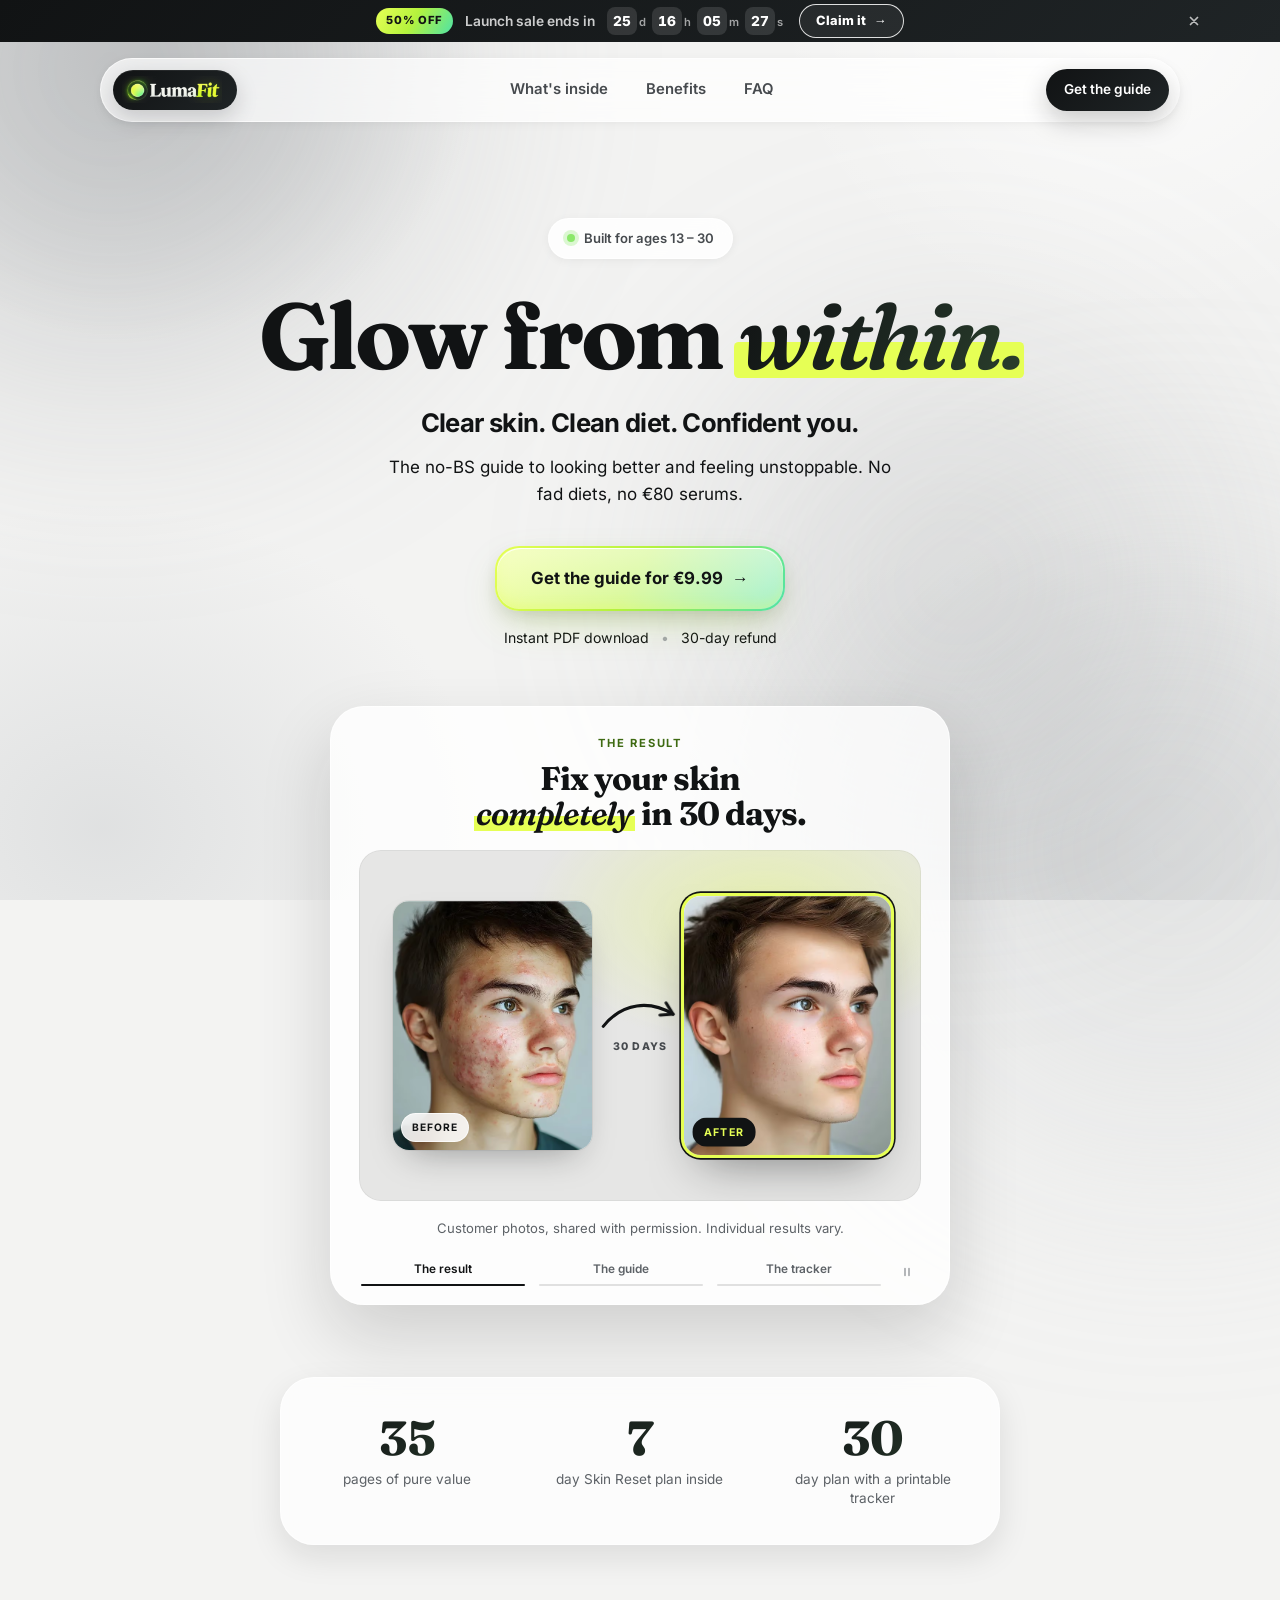
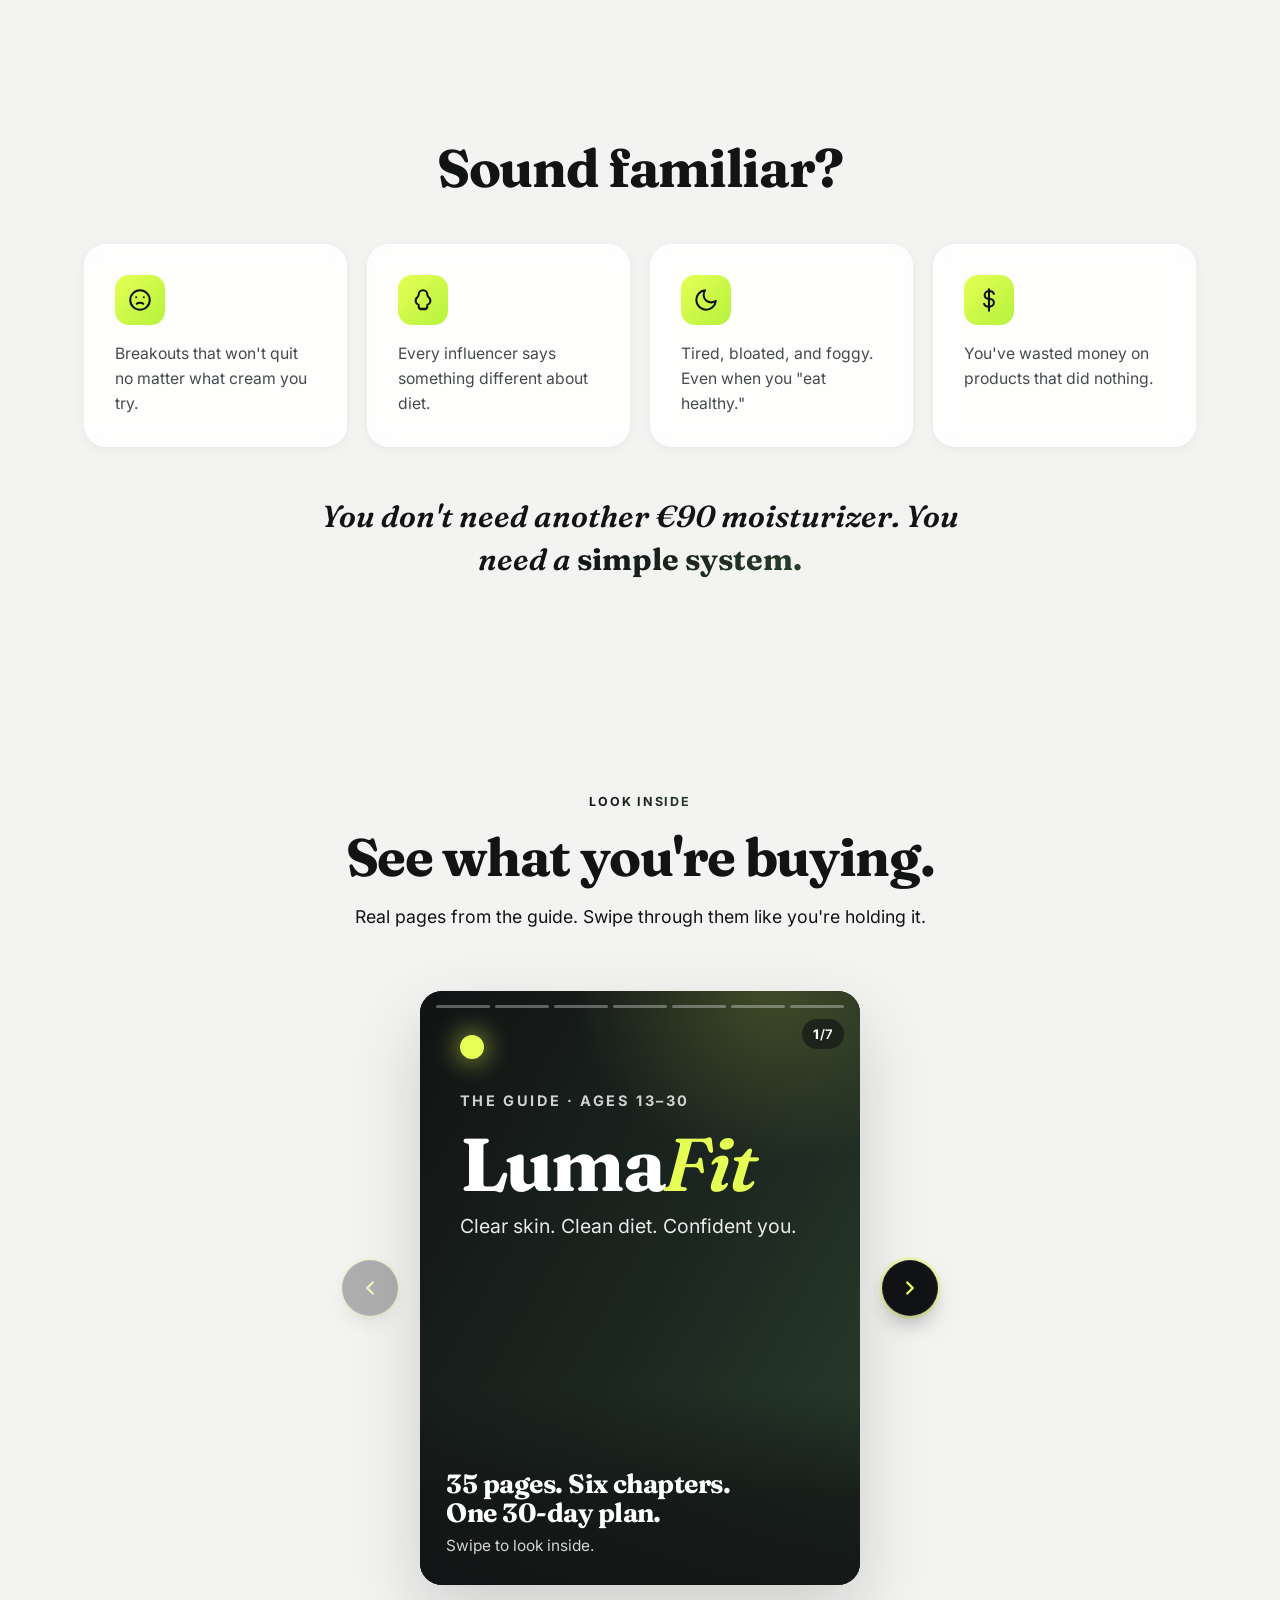
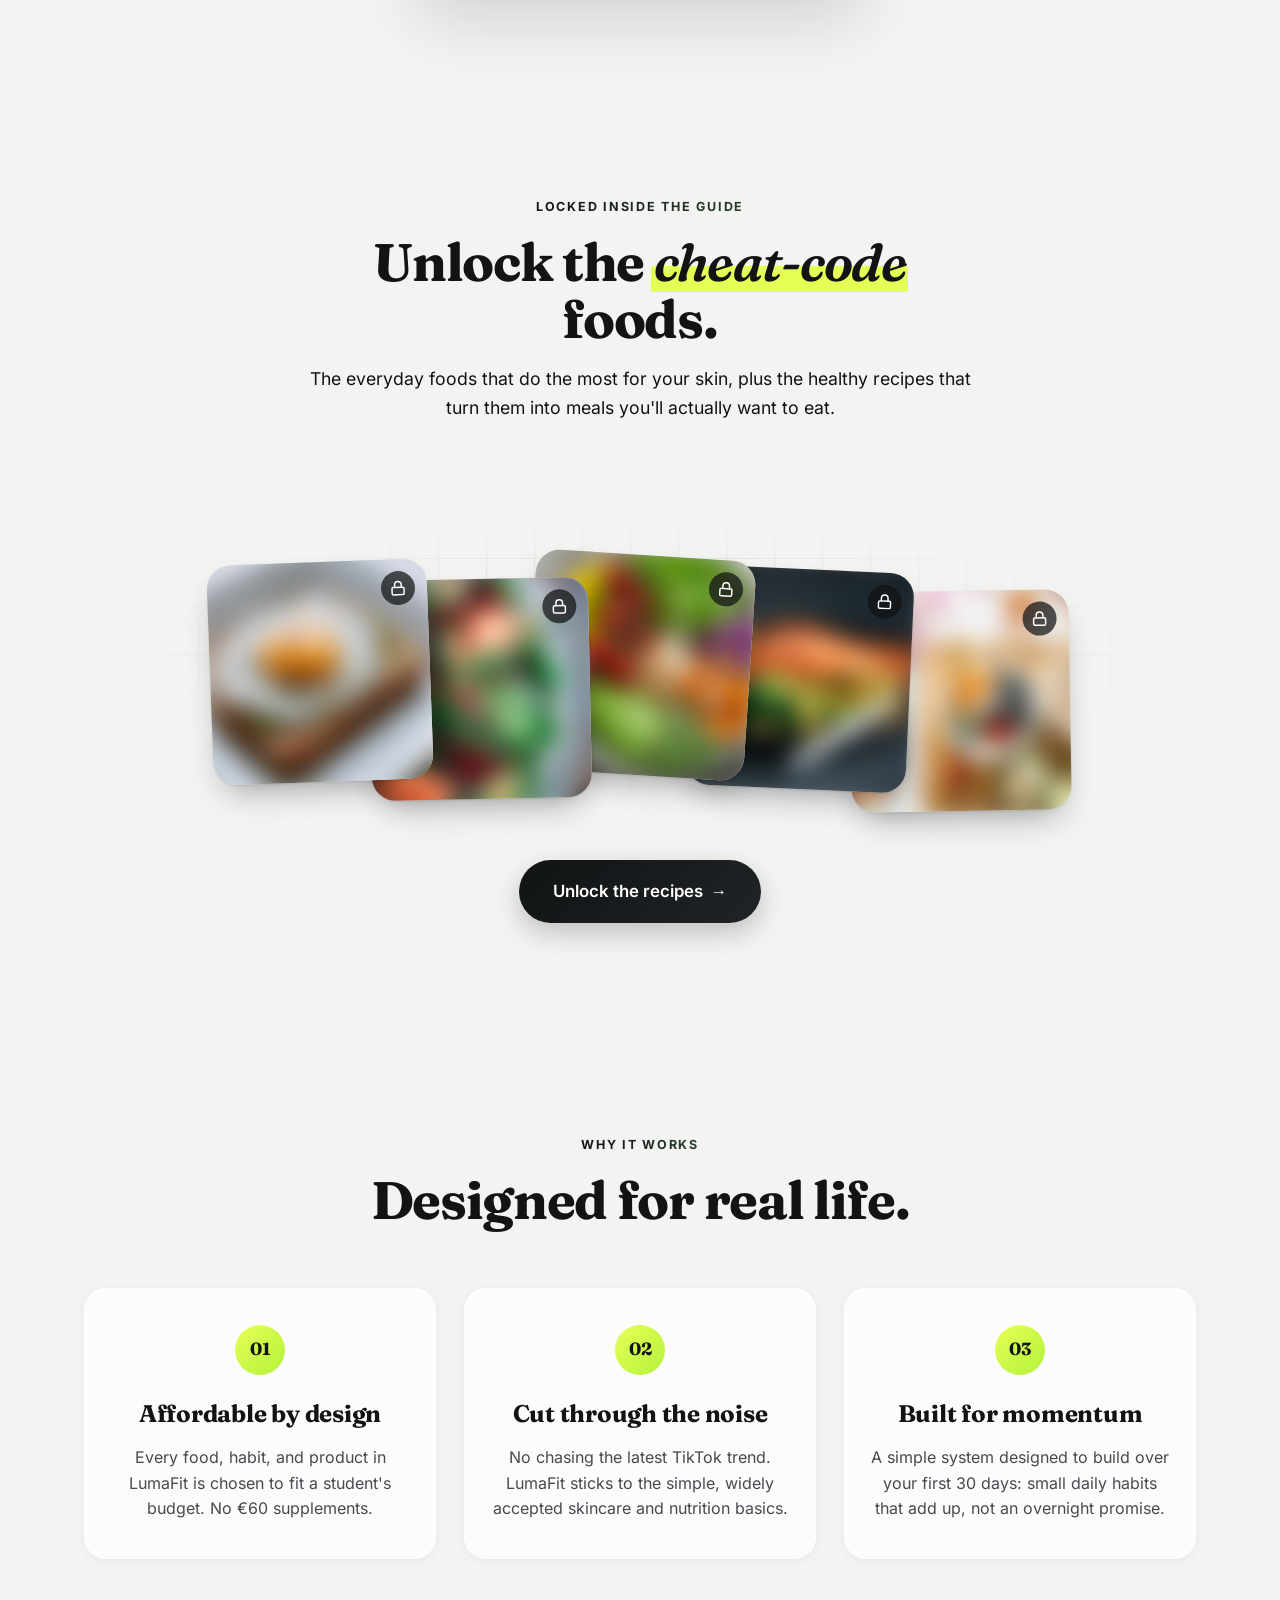
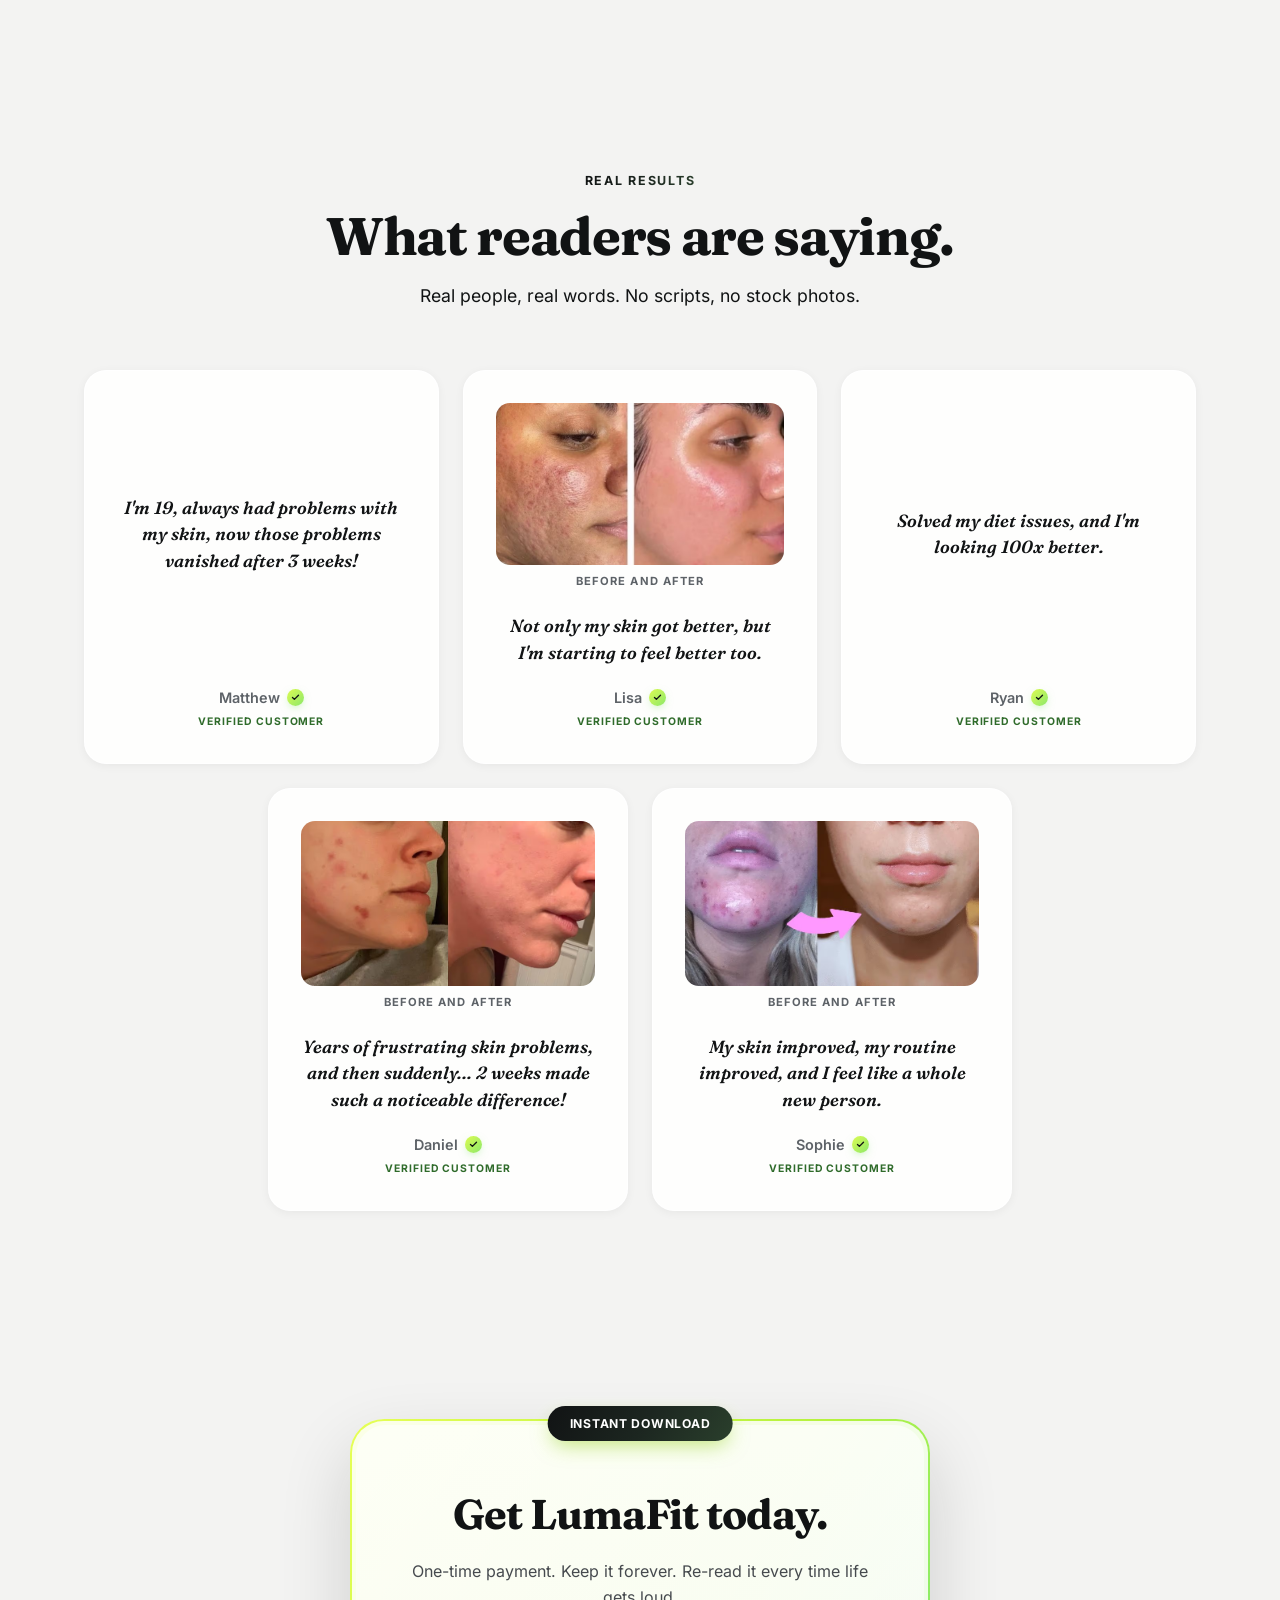
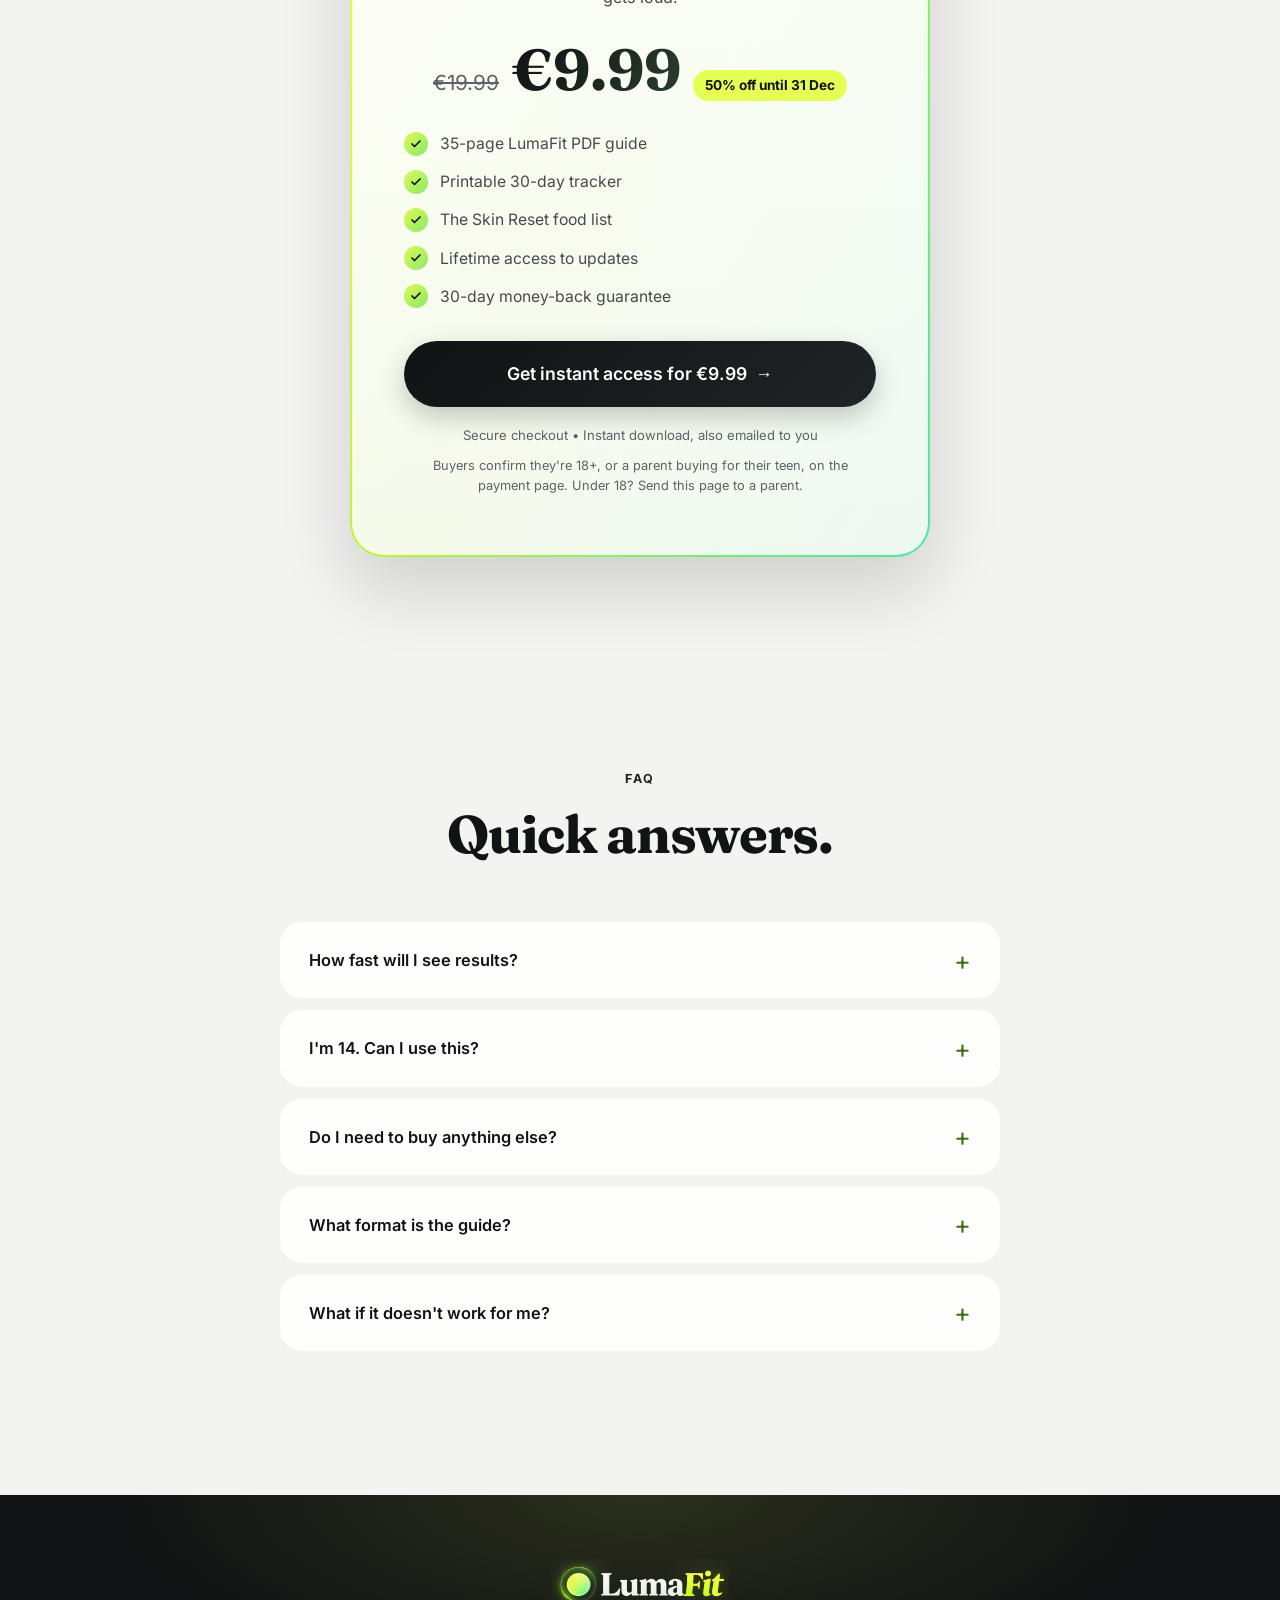
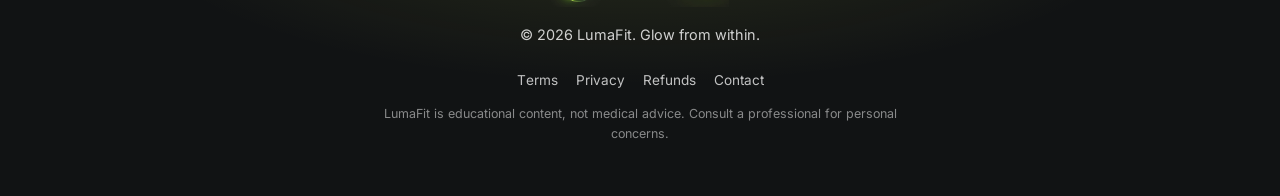
==== commit 79f8e7f7: "Trim the home page to the showcase: drop the compare slider and the "for who" card, cross-fade the h" ====
--- a/index.html
+++ b/index.html
@@ -8,21 +8,21 @@
     <meta property="og:description" content="Clear skin. Clean diet. Confident you. The no-BS guide built for 13–30.">
     <meta property="og:type" content="website">
     <meta property="og:url" content="https://lumafit.org/">
-    <meta property="og:image" content="https://lumafit.org/assets/og.png?v=2026100801">
+    <meta property="og:image" content="https://lumafit.org/assets/og.png?v=2026100802">
     <meta name="twitter:card" content="summary_large_image">
     <link rel="canonical" href="https://lumafit.org/">
     <title>LumaFit: Glow from within.</title>
-    <link rel="icon" href="/favicon.ico?v=2026100801" sizes="48x48">
-    <link rel="icon" type="image/png" sizes="32x32" href="/assets/favicon-32.png?v=2026100801">
-    <link rel="icon" type="image/png" sizes="16x16" href="/assets/favicon-16.png?v=2026100801">
-    <link rel="icon" type="image/png" sizes="192x192" href="/assets/icon-192.png?v=2026100801">
-    <link rel="apple-touch-icon" href="/assets/apple-touch-icon.png?v=2026100801">
+    <link rel="icon" href="/favicon.ico?v=2026100802" sizes="48x48">
+    <link rel="icon" type="image/png" sizes="32x32" href="/assets/favicon-32.png?v=2026100802">
+    <link rel="icon" type="image/png" sizes="16x16" href="/assets/favicon-16.png?v=2026100802">
+    <link rel="icon" type="image/png" sizes="192x192" href="/assets/icon-192.png?v=2026100802">
+    <link rel="apple-touch-icon" href="/assets/apple-touch-icon.png?v=2026100802">
     <!-- Bump ?v= on every css/ or js/ change. The lumafit.org zone's Browser
          Cache TTL (4h) overrides origin cache headers on CSS/JS, so a new URL
          is the only reliable way to get returning visitors the fresh files. -->
     <link rel="preload" href="assets/fonts/fraunces-latin.woff2" as="font" type="font/woff2" crossorigin>
     <link rel="preload" href="assets/fonts/inter-latin.woff2" as="font" type="font/woff2" crossorigin>
-    <link rel="stylesheet" href="css/styles.css?v=2026100801">
+    <link rel="stylesheet" href="css/styles.css?v=2026100802">
     <script type="application/ld+json">
 {
   "@context": "https://schema.org",
@@ -39,7 +39,7 @@
       "@type": "Product",
       "name": "LumaFit: The Complete Glow-Up Guide",
       "description": "A 35-page PDF guide to clear skin, clean eating, body basics and confidence for ages 13 to 30, with a printable 30-day tracker and the Skin Reset food list.",
-      "image": "https://lumafit.org/assets/og.png?v=2026100801",
+      "image": "https://lumafit.org/assets/og.png?v=2026100802",
       "brand": {
         "@type": "Brand",
         "name": "LumaFit",
@@ -144,7 +144,7 @@
     <nav class="nav" id="nav">
         <div class="container nav-inner">
             <a href="#" class="brand" aria-label="LumaFit home">
-                <img src="assets/brand/logo.webp?v=2026100801" alt="LumaFit" width="640" height="172" decoding="async">
+                <img src="assets/brand/logo.webp?v=2026100802" alt="LumaFit" width="640" height="172" decoding="async">
             </a>
             <ul class="nav-links">
                 <li><a href="#inside">What's inside</a></li>
@@ -184,14 +184,15 @@
                 </div>
             </div>
 
-            <!-- The showcase: three frames that swap on a timer (js/hero-show.js),
+            <!-- The showcase: three frames that move on by themselves (js/hero-show.js),
                  so a visitor sees the result, then the guide, then the system
                  without scrolling. Frame 1 is active in the markup and paints
                  with the page; the others share its grid cell, hidden, until the
-                 script swaps them in. The before/after photos are the customer
-                 photos from the compare slider further down (consent on file). -->
+                 script swaps them in. The before/after photos are customer photos
+                 (assets/results-*.jpg, added 2026-09-27); keep their written
+                 consent on file. -->
             <div class="hero-visual">
-                <div class="show" id="show" data-interval="3600" role="region" aria-roledescription="carousel" aria-label="What you get">
+                <div class="show" id="show" data-interval="4000" role="region" aria-roledescription="carousel" aria-label="What you get">
                     <div class="show-frames">
 
                         <!-- 1 · The result -->
@@ -242,16 +243,16 @@
                                              alt="The Skin Reset food list page: seven foods to dial down and five cheap swaps">
                                     </picture>
                                 </div>
-                                <span class="page-tag">Chapter 1 · The food list</span>
                                 <div class="show-card">
                                     <div class="show-card-head"><b>Week one</b><span>One add a day</span></div>
                                     <ul class="week-list">
                                         <li class="is-done"><i>1</i>Swap sugary drinks for water</li>
-                                        <li class="is-done"><i>2</i>Cleanse + moisturise, AM and PM</li>
+                                        <li class="is-done"><i>2</i>Cleanse and moisturise, AM + PM</li>
                                         <li class="is-done"><i>3</i>SPF 30+ every morning</li>
                                         <li class="is-next"><i>7</i>First photo check-in</li>
                                     </ul>
                                 </div>
+                                <span class="page-tag">Chapter 1 · The food list</span>
                             </div>
                             <p class="show-note">Day 1 starts on your plate: 7 foods to dial down, 5 cheap swaps.</p>
                         </div>
@@ -270,11 +271,11 @@
                                              alt="The 30-day tracker page: one habit added per day, with photo check-in days">
                                     </picture>
                                 </div>
-                                <span class="page-tag">Chapter 6 · The tracker</span>
                                 <div class="show-card">
                                     <div class="show-card-head"><b>Day 10 of 30</b><span>9 kept</span></div>
                                     <div class="show-grid" data-plan-grid></div>
                                 </div>
+                                <span class="page-tag">Chapter 6 · The tracker</span>
                             </div>
                             <p class="show-note">Printable, or tick it on your phone. Photo check-ins on days 7, 14, 21, 28 and 30.</p>
                         </div>
@@ -282,9 +283,9 @@
 
                     <div class="show-foot">
                         <div class="show-tabs" role="group" aria-label="Choose a frame">
-                            <button type="button" class="is-active" data-show-tab aria-current="true">The result<i></i></button>
-                            <button type="button" data-show-tab>The guide<i></i></button>
-                            <button type="button" data-show-tab>The tracker<i></i></button>
+                            <button type="button" class="is-active" data-show-tab aria-current="true"><span>The result</span><i></i></button>
+                            <button type="button" data-show-tab><span>The guide</span><i></i></button>
+                            <button type="button" data-show-tab><span>The tracker</span><i></i></button>
                         </div>
                         <button type="button" class="show-pause" data-show-pause aria-label="Pause" aria-pressed="false">
                             <svg class="ico-pause" viewBox="0 0 24 24" aria-hidden="true"><path d="M8 5v14M16 5v14"/></svg>
@@ -343,45 +344,6 @@
             </div>
             <p class="problem-lead">
                 You don't need another €90 moisturizer. You need a <strong>simple system.</strong>
-            </p>
-        </div>
-    </section>
-
-    <!-- Before / after — customer photos added 2026-09-27 (assets/results-*.jpg).
-         Frame is 4:5 with object-fit: cover, so ~5% is trimmed from each side;
-         keep written consent for these photos on file before publishing. -->
-    <section class="section compare">
-        <div class="container">
-            <div class="section-head">
-                <div class="eyebrow">The difference</div>
-                <h2 class="section-title">Now it's your turn.</h2>
-                <p class="section-lead">
-                    Drag the slider to see what the Skin Reset is built to tackle.
-                </p>
-            </div>
-
-            <div class="compare-reveal cr-photos" data-labels="Before|After" data-position="50">
-                <!-- after: fills the frame -->
-                <div class="cr-side cr-after">
-                    <picture>
-                        <source srcset="assets/results-after.avif" type="image/avif">
-                        <img class="cr-photo" src="assets/results-after.jpg" width="595" height="672"
-                         draggable="false" alt="After: the same cheek and jaw, clear and even, with the redness gone">
-                    </picture>
-                </div>
-
-                <!-- before: clipped from the left edge to the divider -->
-                <div class="cr-side cr-before">
-                    <picture>
-                        <source srcset="assets/results-before.avif" type="image/avif">
-                        <img class="cr-photo" src="assets/results-before.jpg" width="604" height="672"
-                         draggable="false" alt="Before: a young man's cheek and jaw with red, inflamed breakouts">
-                    </picture>
-                </div>
-            </div>
-
-            <p class="compare-note">
-                Customer photos, shared with permission. Individual results vary.
             </p>
         </div>
     </section>
@@ -640,22 +602,6 @@
                     <h3>Built for momentum</h3>
                     <p>A simple system designed to build over your first 30 days: small daily habits that add up, not an overnight promise.</p>
                 </div>
-            </div>
-        </div>
-    </section>
-
-    <!-- For who -->
-    <section class="section for-who">
-        <div class="container">
-            <div class="for-who-card">
-                <h2 class="section-title">LumaFit is for you if…</h2>
-                <ul class="check-list">
-                    <li>You're between 13 and 30 and done winging it.</li>
-                    <li>You want clearer skin without a 12-step routine.</li>
-                    <li>You're tired of conflicting diet advice online.</li>
-                    <li>You want to look and feel better, without living at the gym.</li>
-                    <li>You're ready to actually follow something for 30 days.</li>
-                </ul>
             </div>
         </div>
     </section>
@@ -821,7 +767,7 @@
     <footer class="footer">
         <div class="container footer-inner">
             <div class="footer-brand">
-                <img src="assets/brand/logo.webp?v=2026100801" alt="LumaFit" width="640" height="172" loading="lazy" decoding="async">
+                <img src="assets/brand/logo.webp?v=2026100802" alt="LumaFit" width="640" height="172" loading="lazy" decoding="async">
             </div>
             <p class="footer-note">© 2026 LumaFit. Glow from within.</p>
             <nav class="footer-links">
@@ -837,22 +783,21 @@
     <!-- Mobile sticky CTA: js/script.js shows it between the hero and the buy card. -->
     <div class="mobile-cta" id="mobileCta" aria-hidden="true">
         <span class="mobile-cta-lead">
-            <img class="mobile-cta-mark" src="assets/brand/mark.webp?v=2026100801" alt="" width="128" height="128" loading="lazy" decoding="async">
+            <img class="mobile-cta-mark" src="assets/brand/mark.webp?v=2026100802" alt="" width="128" height="128" loading="lazy" decoding="async">
             <span class="mobile-cta-text">The LumaFit guide · <span data-price>€9.99</span><small>Instant download · 30-day refund</small></span>
         </span>
         <a href="#buy" class="btn btn-primary btn-sm" tabindex="-1">Get it <span class="btn-arrow">→</span></a>
     </div>
 
-    <script src="js/compare-reveal.js?v=2026100801" defer></script>
-    <script src="js/cascade.js?v=2026100801" defer></script>
-    <script src="js/hover-button.js?v=2026100801" defer></script>
-    <script src="js/glow-cards.js?v=2026100801" defer></script>
-    <script src="js/photo-gallery.js?v=2026100801" defer></script>
-    <script src="js/look-inside.js?v=2026100801" defer></script>
-    <script src="js/hero-show.js?v=2026100801" defer></script>
-    <script src="js/nav-cursor.js?v=2026100801" defer></script>
-    <script src="js/sale-bar.js?v=2026100801" defer></script>
-    <script src="js/script.js?v=2026100801" defer></script>
+    <script src="js/cascade.js?v=2026100802" defer></script>
+    <script src="js/hover-button.js?v=2026100802" defer></script>
+    <script src="js/glow-cards.js?v=2026100802" defer></script>
+    <script src="js/photo-gallery.js?v=2026100802" defer></script>
+    <script src="js/look-inside.js?v=2026100802" defer></script>
+    <script src="js/hero-show.js?v=2026100802" defer></script>
+    <script src="js/nav-cursor.js?v=2026100802" defer></script>
+    <script src="js/sale-bar.js?v=2026100802" defer></script>
+    <script src="js/script.js?v=2026100802" defer></script>
     <script>
     // The WebGL backgrounds and the liquid headline are desktop delights. On a
     // phone they cost seconds of main-thread time before the first paint (the
--- a/css/styles.css
+++ b/css/styles.css
@@ -725,257 +725,6 @@
     background: none;
 }
 
-/* =========================================================================
-   Compare reveal — before/after slider (js/compare-reveal.js)
-   ========================================================================= */
-.compare-reveal {
-    position: relative;
-    width: 100%;
-    max-width: 880px;
-    margin: 0 auto;
-    aspect-ratio: 16 / 10;
-    overflow: hidden;
-    border-radius: var(--radius-lg);
-    border: 1px solid var(--glass-border);
-    box-shadow: var(--shadow-lg);
-    background: var(--bg-soft);
-    cursor: ew-resize;
-    user-select: none;
-    -webkit-user-select: none;
-    touch-action: pan-y; /* keep vertical scrolling on touch */
-}
-
-.cr-side {
-    position: absolute;
-    inset: 0;
-}
-
-/* photo variant — portrait crops, so the frame goes portrait too */
-.compare-reveal.cr-photos {
-    aspect-ratio: 4 / 5;
-    max-width: 470px;
-    background: var(--bg-soft);
-}
-
-.cr-photo {
-    display: block;
-    width: 100%;
-    height: 100%;
-    object-fit: cover;
-    object-position: center top;
-    -webkit-user-drag: none;
-    user-select: none;
-}
-
-.cr-before {
-    will-change: clip-path;
-}
-
-.cr-panel {
-    height: 100%;
-    width: 100%;
-    /* generous top padding so content clears the corner chips */
-    padding: clamp(58px, 7vw, 88px) clamp(26px, 4.4vw, 52px) clamp(26px, 4.4vw, 52px);
-    display: flex;
-    flex-direction: column;
-    text-align: left;
-}
-
-.cr-panel-before {
-    background: linear-gradient(150deg, #F3EBE3 0%, #E8DED4 100%);
-    color: var(--ink-soft);
-}
-
-/* The two sides overlap exactly, so their content must live in opposite
-   halves — otherwise the clipped "before" layer sits straight on top of the
-   "after" copy and hides it. Left panel reads left, right panel reads right. */
-.cr-panel-after {
-    background: var(--grad-brand-deep);
-    color: #fff;
-    align-items: flex-end;
-    text-align: right;
-}
-
-.cr-panel-after .cr-steps {
-    align-items: flex-end;
-}
-
-/* Each side owns half the frame, so its content must never cross the middle
-   — otherwise it collides with the other panel's copy at the divider. */
-.cr-panel > * {
-    /* 50% would sit flush against the divider; the shortfall is the gutter */
-    max-width: min(47%, 360px);
-}
-
-.cr-count {
-    font-family: 'Fraunces', serif;
-    font-size: clamp(2.4rem, 6vw, 3.6rem);
-    font-weight: 700;
-    line-height: 1;
-    letter-spacing: -0.03em;
-    margin: 10px 0 clamp(14px, 2.4vw, 24px);
-    white-space: nowrap;
-}
-
-.cr-count span {
-    font-family: 'Inter', sans-serif;
-    font-size: 0.95rem;
-    font-weight: 600;
-    letter-spacing: 0;
-    opacity: 0.75;
-    margin-left: 6px;
-}
-
-/* the clutter side: many small muted chips */
-.cr-clutter {
-    display: flex;
-    flex-wrap: wrap;
-    gap: 7px;
-}
-
-.cr-clutter li {
-    font-size: 0.78rem;
-    font-weight: 600;
-    padding: 5px 11px;
-    border-radius: 100px;
-    color: var(--ink-mute);
-    background: rgba(255, 255, 255, 0.6);
-    border: 1px solid rgba(17, 19, 20, 0.08);
-    white-space: nowrap;
-}
-
-/* the routine side: four clean numbered steps */
-.cr-steps {
-    display: flex;
-    flex-direction: column;
-    gap: clamp(7px, 1.2vw, 12px);
-}
-
-.cr-steps li {
-    display: flex;
-    align-items: center;
-    gap: 12px;
-    font-size: clamp(0.9rem, 1.5vw, 1.05rem);
-    font-weight: 600;
-    padding: clamp(7px, 1.1vw, 11px) 16px;
-    border-radius: 100px;
-    background: rgba(255, 255, 255, 0.17);
-    border: 1px solid rgba(255, 255, 255, 0.26);
-    white-space: nowrap;
-}
-
-.cr-num {
-    font-size: 0.72rem;
-    font-weight: 800;
-    letter-spacing: 0.06em;
-    opacity: 0.72;
-}
-
-.cr-foot {
-    margin-top: auto;
-    padding-top: 16px;
-    font-size: 0.86rem;
-    font-weight: 600;
-    opacity: 0.8;
-}
-
-/* corner chips */
-.cr-chip {
-    position: absolute;
-    top: 16px;
-    z-index: 8;
-    padding: 6px 13px;
-    border-radius: 100px;
-    font-size: 0.68rem;
-    font-weight: 700;
-    letter-spacing: 0.12em;
-    text-transform: uppercase;
-    color: var(--ink);
-    background: var(--glass-strong);
-    border: 1px solid var(--glass-border);
-    backdrop-filter: blur(8px);
-    -webkit-backdrop-filter: blur(8px);
-    pointer-events: none;
-    transition: opacity 0.3s ease;
-    white-space: nowrap;
-}
-
-.cr-chip-left { left: 16px; }
-.cr-chip-right { right: 16px; }
-
-/* the rule carries no semantics — the interactive handle lives inside it,
-   so it must not be aria-hidden */
-.cr-divider {
-    position: absolute;
-    top: 0;
-    bottom: 0;
-    z-index: 10;
-    width: 2px;
-    margin-left: -1px;
-    pointer-events: none;
-    will-change: left;
-    background: linear-gradient(180deg, var(--volt), var(--lime) 55%, var(--spring));
-}
-
-.cr-handle {
-    position: absolute;
-    left: 50%;
-    top: 50%;
-    transform: translate(-50%, -50%);
-    display: grid;
-    place-items: center;
-    width: 46px;
-    height: 46px;
-    padding: 0;
-    border-radius: 50%;
-    pointer-events: auto;
-    cursor: ew-resize;
-    color: var(--graphite);
-    background: var(--glass-strong);
-    border: 2px solid var(--graphite);
-    backdrop-filter: blur(6px);
-    -webkit-backdrop-filter: blur(6px);
-    box-shadow:
-        0 0 0 6px rgba(var(--volt-rgb), 0.55),
-        0 8px 24px rgba(17, 19, 20, 0.18);
-    transition: box-shadow 0.2s ease, transform 0.2s ease;
-}
-
-.cr-handle:hover {
-    box-shadow:
-        0 0 0 9px rgba(var(--volt-rgb), 0.6),
-        0 10px 28px rgba(17, 19, 20, 0.22);
-}
-
-.cr-handle:focus-visible {
-    outline: 3px solid var(--graphite);
-    outline-offset: 3px;
-}
-
-.compare-note {
-    margin-top: 20px;
-    text-align: center;
-    font-size: 0.88rem;
-    color: var(--ink-on-wave);
-}
-
-@media (max-width: 720px) {
-    .compare-reveal { aspect-ratio: 4 / 5; }
-    .cr-panel { padding: 46px 15px 18px; }
-    .cr-chip { font-size: 0.58rem; padding: 4px 9px; letter-spacing: 0.08em; top: 10px; }
-    .cr-chip-left { left: 10px; }
-    .cr-chip-right { right: 10px; }
-    .cr-count { font-size: 1.9rem; margin: 6px 0 12px; }
-    .cr-count span { font-size: 0.72rem; margin-left: 4px; }
-    .cr-clutter { gap: 5px; }
-    .cr-clutter li { font-size: 0.64rem; padding: 3px 8px; }
-    .cr-steps { gap: 6px; }
-    .cr-steps li { font-size: 0.76rem; gap: 7px; padding: 6px 10px; }
-    .cr-num { font-size: 0.58rem; }
-    .cr-foot { font-size: 0.68rem; padding-top: 10px; }
-    .cr-handle { width: 38px; height: 38px; }
-}
-
 /* The mantra: the three-beat line people actually repeat. Weight, size and
    full-strength ink separate it from the explanation below, and the negative
    tracking is what stops Inter reading as a default UI font. */
@@ -1021,12 +770,15 @@
 
 /* =========================================================================
    Hero showcase (index.html #show, js/hero-show.js)
-   One glass card, three frames that swap on a timer: the result (the before
-   and after photos side by side, an arrow pointing at the after), the guide
-   (the food list page, week one ticked off) and the system (the tracker
-   page, day 10 of 30). Every frame sits in the same grid cell, so the card
-   is as tall as its tallest frame and never jumps while swapping. The
-   .sheet / .sh-* page mockups further down are the Look-inside slideshow's.
+   One card, three frames that move on by themselves: the result (the
+   before and after photos side by side, a hand-drawn arrow pointing at
+   the after), the guide (the food list page, week one ticked off) and the
+   system (the tracker page, day 10 of 30). Every frame sits in the same
+   grid cell, so the card is as tall as its tallest frame and never jumps.
+   Each part of a frame animates on its own, staggered, so a swap reads as
+   content moving on rather than a slide changing; the photos and pages
+   drift very slowly while they're up. The .sheet / .sh-* page mockups
+   further down are the Look-inside slideshow's.
    ========================================================================= */
 .hero-visual {
     display: flex;
@@ -1037,35 +789,47 @@
 .show {
     position: relative;
     width: min(620px, 100%);
-    padding: 26px 26px 16px;
+    padding: 28px 28px 18px;
     border-radius: var(--radius-lg);
-    background: var(--glass-strong);
+    background: rgba(255, 255, 255, 0.8);
     border: 1px solid var(--glass-border);
     box-shadow: var(--shadow-lg);
-    backdrop-filter: blur(12px);
-    -webkit-backdrop-filter: blur(12px);
+    backdrop-filter: blur(14px);
+    -webkit-backdrop-filter: blur(14px);
     text-align: center;
 }
 
 .show-frames { display: grid; }
 
-/* All frames share one cell; the inactive ones fade out and leave the
-   accessibility tree and tab order (visibility), after the fade. */
+/* Only the active frame and the one on its way out are rendered; the rest
+   are out of sight, the accessibility tree and the tab order. */
 .show-frame {
     grid-area: 1 / 1;
     display: grid;
     gap: 18px;
-    opacity: 0;
     visibility: hidden;
-    transform: translateY(10px);
-    transition: opacity 0.5s ease, transform 0.5s ease, visibility 0s linear 0.5s;
-}
-
-.show-frame.is-active {
-    opacity: 1;
-    visibility: visible;
-    transform: none;
-    transition: opacity 0.5s ease 0.1s, transform 0.5s ease 0.1s, visibility 0s;
+    pointer-events: none;
+}
+
+.show-frame.is-active { visibility: visible; pointer-events: auto; }
+.show-frame.is-leaving { visibility: visible; }
+
+/* The parts (text, stage, note) rise in one after the other, and lift out
+   the same way; an outgoing frame overlaps the incoming one for a beat. */
+.show-frame > * { opacity: 0; }
+.show-frame.is-active > * { animation: show-in 0.75s cubic-bezier(0.22, 1, 0.36, 1) both; }
+.show-frame.is-active > :nth-child(2) { animation-delay: 0.1s; }
+.show-frame.is-active > :nth-child(3) { animation-delay: 0.2s; }
+.show-frame.is-leaving > * { animation: show-out 0.4s cubic-bezier(0.4, 0, 0.6, 1) both; }
+.show-frame.is-leaving > :nth-child(2) { animation-delay: 0.05s; }
+.show-frame.is-leaving > :nth-child(3) { animation-delay: 0.1s; }
+@keyframes show-in {
+    from { opacity: 0; transform: translateY(18px); }
+    to { opacity: 1; transform: none; }
+}
+@keyframes show-out {
+    from { opacity: 1; transform: none; }
+    to { opacity: 0; transform: translateY(-14px); }
 }
 
 .show-kicker {
@@ -1103,25 +867,33 @@
     position: relative;
     aspect-ratio: 16 / 10;
     overflow: hidden;
-    border-radius: var(--radius-md);
-    background:
-        radial-gradient(60% 55% at 72% 18%, rgba(var(--volt-rgb), 0.38), transparent 70%),
-        var(--bg-soft);
+    border-radius: 22px;
+    background: linear-gradient(180deg, #F0F0EF 0%, #E4E5E3 100%);
+    box-shadow: inset 0 0 0 1px rgba(17, 19, 20, 0.05);
 }
 
 .show-note {
-    font-size: 0.84rem;
+    font-size: 0.82rem;
     line-height: 1.45;
     color: var(--ink-mute);
 }
 
+/* While a page frame is up, its page scrolls very slowly for the length of
+   the interval; a hold pauses it with the timer. */
+.show.is-paused .page img { animation-play-state: paused; }
+
 /* ---------- Frame 1: before → after ---------- */
+/* The one stage that keeps the volt glow. The photos sit either side of a
+   hand-drawn arrow that draws itself toward the after, which then pops. */
 .show-proof {
     display: grid;
     grid-template-columns: 1fr minmax(64px, 0.42fr) 1fr;
     align-items: center;
     gap: 6px;
     padding: 6%;
+    background:
+        radial-gradient(60% 55% at 72% 18%, rgba(var(--volt-rgb), 0.38), transparent 70%),
+        var(--bg-soft);
 }
 
 .proof {
@@ -1201,12 +973,15 @@
     color: var(--ink-soft);
 }
 
-/* The arrow draws itself and the after pops, each time the frame comes in. */
+/* The arrow draws itself and the after pops, each time the frame comes in;
+   on the way out they hold their finished state under the frame's fade. */
 .proof-arrow-line { stroke-dasharray: 120; stroke-dashoffset: 120; }
 .proof-arrow-head { opacity: 0; }
-.show-frame.is-active .proof-arrow-line { animation: arrow-draw 0.6s cubic-bezier(0.2, 0.7, 0.2, 1) 0.4s forwards; }
-.show-frame.is-active .proof-arrow-head { animation: arrow-head 0.25s ease 0.9s forwards; }
-.show-frame.is-active .proof-after { animation: proof-pop 0.7s cubic-bezier(0.2, 0.7, 0.2, 1) 0.7s both; }
+.show-frame.is-active .proof-arrow-line { animation: arrow-draw 0.6s cubic-bezier(0.2, 0.7, 0.2, 1) 0.5s forwards; }
+.show-frame.is-active .proof-arrow-head { animation: arrow-head 0.25s ease 1s forwards; }
+.show-frame.is-active .proof-after { animation: proof-pop 0.7s cubic-bezier(0.2, 0.7, 0.2, 1) 0.8s both; }
+.show-frame.is-leaving .proof-arrow-line { stroke-dashoffset: 0; }
+.show-frame.is-leaving .proof-arrow-head { opacity: 1; }
 @keyframes arrow-draw { to { stroke-dashoffset: 0; } }
 @keyframes arrow-head { to { opacity: 1; } }
 @keyframes proof-pop {
@@ -1214,21 +989,21 @@
     to { transform: scale(1.04); }
 }
 
-/* ---------- Frames 2 and 3: a real page, with a card over it ---------- */
+/* ---------- Frames 2 and 3: a real page, with a card beside it ---------- */
 /* The page is taller than the stage on purpose: the readable top shows, the
-   pre-blurred bottom (baked into the file) is what gets cropped. */
+   pre-blurred bottom (baked into the file) is what gets cropped, and the
+   slow drift scrolls a little more of it into view. */
 .page {
     position: absolute;
     left: 5%;
-    top: 7%;
-    width: 56%;
+    top: 6%;
+    width: 50%;
     overflow: hidden;
-    border-radius: 10px;
+    border-radius: 8px;
     background: #fff;
     box-shadow:
-        0 18px 40px -16px rgba(17, 19, 20, 0.38),
+        0 24px 48px -20px rgba(17, 19, 20, 0.45),
         0 0 0 1px rgba(17, 19, 20, 0.06);
-    transform: rotate(-2.5deg);
 }
 
 .page picture,
@@ -1238,10 +1013,16 @@
     height: auto;
 }
 
+.show-frame.is-active .page img { animation: page-drift var(--show-ms, 4000ms) linear both; }
+@keyframes page-drift {
+    from { transform: translateY(0); }
+    to { transform: translateY(-5%); }
+}
+
 .page-tag {
     position: absolute;
-    left: 12px;
-    bottom: 12px;
+    left: 5%;
+    bottom: 6%;
     padding: 5px 10px;
     border-radius: 100px;
     font-size: 0.62rem;
@@ -1249,23 +1030,23 @@
     letter-spacing: 0.1em;
     text-transform: uppercase;
     white-space: nowrap;
-    color: var(--volt);
-    background: var(--graphite);
+    color: var(--ink);
+    background: rgba(255, 255, 255, 0.92);
+    box-shadow: 0 2px 8px rgba(17, 19, 20, 0.12);
 }
 
 .show-card {
     position: absolute;
     right: 5%;
-    bottom: 8%;
-    width: 50%;
-    padding: 13px 15px 12px;
+    top: 50%;
+    width: 47%;
+    padding: 14px 16px 12px;
     border-radius: 16px;
     text-align: left;
-    background: var(--glass-strong);
-    border: 1px solid var(--glass-border);
-    box-shadow: var(--shadow-md);
-    backdrop-filter: blur(10px);
-    -webkit-backdrop-filter: blur(10px);
+    background: #fff;
+    border: 1px solid rgba(17, 19, 20, 0.06);
+    box-shadow: 0 22px 44px -18px rgba(17, 19, 20, 0.4);
+    transform: translateY(-50%);
 }
 
 .show-card-head {
@@ -1274,23 +1055,31 @@
     align-items: baseline;
     gap: 8px;
     margin-bottom: 8px;
+}
+
+.show-card-head b {
+    font-size: 0.8rem;
+    font-weight: 700;
+    letter-spacing: -0.01em;
+    color: var(--ink);
+}
+
+.show-card-head span {
     font-size: 0.62rem;
-    font-weight: 700;
-    letter-spacing: 0.12em;
+    font-weight: 600;
+    letter-spacing: 0.08em;
     text-transform: uppercase;
     color: var(--ink-mute);
 }
 
-.show-card-head b { font-size: 0.72rem; color: var(--ink); }
-
 /* week one: the day numbers are the point, so they stay numbers */
 .week-list li {
     display: flex;
     align-items: center;
-    gap: 8px;
+    gap: 9px;
     padding: 6px 0;
     border-top: 1px solid var(--line);
-    font-size: 0.76rem;
+    font-size: 0.75rem;
     font-weight: 600;
     line-height: 1.25;
     color: var(--ink-soft);
@@ -1344,29 +1133,28 @@
 .show-foot {
     display: flex;
     align-items: center;
-    gap: 12px;
-    margin-top: 18px;
+    gap: 10px;
+    margin-top: 20px;
 }
 
 .show-tabs {
     display: flex;
     flex: 1;
-    gap: 8px;
+    gap: 10px;
 }
 
 .show-tabs button {
     flex: 1;
     display: grid;
-    gap: 7px;
-    padding: 6px 2px 0;
-    border-radius: 8px;
+    gap: 8px;
+    padding: 4px 2px 0;
+    border-radius: 6px;
     background: none;
-    font-size: 0.64rem;
-    font-weight: 700;
-    letter-spacing: 0.1em;
-    text-transform: uppercase;
+    font-size: 0.74rem;
+    font-weight: 600;
+    letter-spacing: -0.005em;
     color: var(--ink-mute);
-    transition: color 0.2s ease;
+    transition: color 0.25s ease;
 }
 
 .show-tabs button:hover,
@@ -1375,10 +1163,10 @@
 .show-tabs i {
     position: relative;
     display: block;
-    height: 3px;
+    height: 2px;
     overflow: hidden;
     border-radius: 2px;
-    background: rgba(17, 19, 20, 0.16);
+    background: rgba(17, 19, 20, 0.12);
 }
 
 .show-tabs i::after {
@@ -1390,7 +1178,7 @@
 }
 
 .show-tabs .is-done i::after { width: 100%; }
-.show-tabs .is-active i::after { animation: show-fill var(--show-ms, 3600ms) linear forwards; }
+.show-tabs .is-active i::after { animation: show-fill var(--show-ms, 4000ms) linear forwards; }
 .show.is-paused .show-tabs .is-active i::after { animation-play-state: paused; }
 @keyframes show-fill { from { width: 0; } to { width: 100%; } }
 
@@ -1398,18 +1186,20 @@
     flex: none;
     display: grid;
     place-items: center;
-    width: 34px;
-    height: 34px;
+    width: 28px;
+    height: 28px;
     border-radius: 50%;
-    color: var(--ink);
-    background: var(--glass-strong);
-    border: 1px solid var(--glass-border);
-    box-shadow: var(--shadow-sm);
-}
+    background: none;
+    color: var(--ink-mute);
+    opacity: 0.7;
+    transition: opacity 0.2s ease, background 0.2s ease;
+}
+
+.show-pause:hover { opacity: 1; background: rgba(17, 19, 20, 0.06); }
 
 .show-pause svg {
-    width: 13px;
-    height: 13px;
+    width: 12px;
+    height: 12px;
     fill: none;
     stroke: currentColor;
     stroke-width: 2.6;
@@ -1426,34 +1216,32 @@
     .show {
         padding: 20px 16px 12px;
         border-radius: var(--radius-md);
-        background: rgba(255, 255, 255, 0.9);
+        background: rgba(255, 255, 255, 0.92);
         backdrop-filter: none;
         -webkit-backdrop-filter: none;
     }
     .show-frame { gap: 14px; }
     .show-title { font-size: clamp(1.35rem, 6.4vw, 1.75rem); }
-    .show-stage { aspect-ratio: 4 / 3; border-radius: 18px; }
+    .show-stage { aspect-ratio: 1; border-radius: 16px; }
     .show-note { font-size: 0.78rem; }
     .show-proof { grid-template-columns: 1fr 46px 1fr; gap: 4px; padding: 4%; }
     .proof { border-radius: 12px; }
     .proof figcaption { left: 6px; bottom: 6px; padding: 4px 8px; font-size: 0.56rem; letter-spacing: 0.08em; }
     .proof-arrow span { font-size: 0.54rem; letter-spacing: 0.08em; }
-    .page { width: 62%; left: 4%; }
-    /* the card sits low and wide here, so the tag moves up out of its way
-       and the head keeps only its title */
-    .page-tag { left: 10px; top: 10px; bottom: auto; font-size: 0.56rem; }
-    .show-card { right: 4%; bottom: 6%; width: 60%; padding: 11px 12px 10px; border-radius: 14px; }
-    .show-card-head { font-size: 0.56rem; margin-bottom: 6px; }
-    .show-card-head span { display: none; }
-    .show-card-head b { font-size: 0.64rem; }
-    .week-list li { gap: 6px; padding: 5px 0; font-size: 0.68rem; }
-    .week-list i { width: 17px; height: 17px; font-size: 0.54rem; }
-    .show-grid { gap: 3px; }
-    .show-grid i { font-size: 0.52rem; border-radius: 5px; }
-    .show-foot { gap: 10px; margin-top: 14px; }
+    /* the tag gets the top band to itself, the page sits centred under it,
+       and the card runs full width along the bottom */
+    .page { left: 13%; top: 13%; width: 74%; }
+    .page-tag { left: 4%; top: 4%; bottom: auto; font-size: 0.54rem; letter-spacing: 0.08em; }
+    .show-card { left: 4%; right: 4%; top: auto; bottom: 4%; width: auto; padding: 11px 13px 10px; border-radius: 14px; transform: none; }
+    .show-card-head b { font-size: 0.74rem; }
+    .show-card-head span { font-size: 0.56rem; }
+    .week-list li { gap: 8px; padding: 5px 0; font-size: 0.7rem; }
+    .week-list i { width: 18px; height: 18px; font-size: 0.56rem; }
+    .show-grid { grid-template-columns: repeat(10, 1fr); gap: 3px; }
+    .show-grid i { font-size: 0.54rem; border-radius: 5px; }
+    .show-foot { gap: 8px; margin-top: 14px; }
     .show-tabs { gap: 6px; }
-    .show-tabs button { font-size: 0.56rem; letter-spacing: 0.06em; gap: 6px; }
-    .show-pause { width: 30px; height: 30px; }
+    .show-tabs button { gap: 6px; font-size: 0.66rem; }
 }
 
 /* =========================================================================
@@ -2219,65 +2007,6 @@
 
 .benefit p { color: var(--ink-soft); line-height: 1.6; }
 
-/* ---------- For who ---------- */
-.for-who-card {
-    background: var(--glass-strong);
-    border-radius: var(--radius-lg);
-    padding: 56px;
-    box-shadow: var(--shadow-md);
-    border: 1px solid var(--glass-border);
-    backdrop-filter: blur(12px);
-    -webkit-backdrop-filter: blur(12px);
-    max-width: 760px;
-    margin: 0 auto;
-    position: relative;
-    overflow: hidden;
-}
-
-.for-who-card::before {
-    content: '';
-    position: absolute;
-    top: -40%; right: -20%;
-    width: 320px; height: 320px;
-    background: var(--grad-brand);
-    opacity: 0.12;
-    filter: blur(60px);
-    border-radius: 50%;
-}
-
-.for-who-card .section-title { text-align: center; margin-bottom: 36px; position: relative; }
-
-.check-list {
-    display: flex;
-    flex-direction: column;
-    gap: 16px;
-    position: relative;
-}
-
-.check-list li {
-    display: flex;
-    align-items: flex-start;
-    gap: 14px;
-    font-size: 1.05rem;
-    color: var(--ink-soft);
-}
-
-.check-list li::before {
-    content: '';
-    flex-shrink: 0;
-    width: 26px;
-    height: 26px;
-    margin-top: 3px;
-    border-radius: 50%;
-    background-image:
-        url("data:image/svg+xml,%3Csvg xmlns='http://www.w3.org/2000/svg' viewBox='0 0 24 24' fill='none' stroke='%23111314' stroke-width='3.2' stroke-linecap='round' stroke-linejoin='round'%3E%3Cpolyline points='20 6 9 17 4 12'/%3E%3C/svg%3E"),
-        var(--grad-fresh);
-    background-size: 14px 14px, cover;
-    background-position: center, center;
-    background-repeat: no-repeat;
-    box-shadow: 0 6px 14px -4px rgba(var(--fresh-rgb), 0.55);
-}
-
 /* ---------- Testimonials ----------
    A responsive card grid. Flexbox rather than Grid for one specific reason:
    five cards at three-per-row leaves a remainder row of two, and
@@ -2400,9 +2129,9 @@
     gap: 7px;
 }
 
-/* The same badge the .check-list bullets use — gradient disc, graphite tick, no
-   extra markup — at the size a name line can carry. Shrunk to 17px the stroke
-   needs to come up a little to survive, hence 3.6 against the list's 3.2. */
+/* A verified badge — gradient disc, graphite tick, no extra markup — at the
+   size a name line can carry. At 17px the stroke needs to come up a little
+   to survive, hence 3.6. */
 .t-name::after {
     content: '';
     flex-shrink: 0;
@@ -2763,7 +2492,6 @@
         gap: 26px;
         padding: 30px 24px;
     }
-    .for-who-card { padding: 40px 26px; }
     .buy-inner { padding: 48px 28px; }
     .section-head { margin-bottom: 48px; }
 }
@@ -2929,17 +2657,26 @@
 /* Wider screens: the stage stays phone-sized, arrows flank it. */
 @media (min-width: 720px) {
     .look { max-width: none; }
-    .look-wrap { grid-template-columns: 52px minmax(0, 440px) 52px; justify-content: center; gap: 22px; }
+    .look-wrap { grid-template-columns: 56px minmax(0, 440px) 56px; justify-content: center; gap: 22px; }
+    /* Graphite discs with a volt chevron, like the primary button: the old
+       white-glass discs vanished against the light waves. */
     .look-arrow {
         display: grid; place-items: center;
-        width: 52px; height: 52px; border-radius: 50%;
-        background: var(--glass-strong); border: 1px solid var(--glass-border);
-        box-shadow: var(--shadow-sm);
-        transition: transform 0.2s ease, opacity 0.2s ease;
+        width: 56px; height: 56px; border-radius: 50%;
+        background: var(--graphite); border: 1px solid rgba(255, 255, 255, 0.08);
+        box-shadow:
+            0 12px 26px -10px rgba(17, 19, 20, 0.5),
+            0 0 0 3px rgba(var(--volt-rgb), 0.4);
+        transition: transform 0.2s ease, opacity 0.2s ease, box-shadow 0.2s ease;
     }
-    .look-arrow svg { width: 20px; height: 20px; stroke: var(--ink); fill: none; stroke-width: 2.2; stroke-linecap: round; stroke-linejoin: round; }
-    .look-arrow:hover { transform: scale(1.06); }
-    .look.is-first [data-look-prev], .look.is-last [data-look-next] { opacity: 0.35; pointer-events: none; }
+    .look-arrow svg { width: 22px; height: 22px; stroke: var(--volt); fill: none; stroke-width: 2.6; stroke-linecap: round; stroke-linejoin: round; }
+    .look-arrow:hover {
+        transform: scale(1.08);
+        box-shadow:
+            0 16px 32px -10px rgba(17, 19, 20, 0.55),
+            0 0 0 5px rgba(var(--volt-rgb), 0.55);
+    }
+    .look.is-first [data-look-prev], .look.is-last [data-look-next] { opacity: 0.3; pointer-events: none; }
 }
 
 /* ---------- Mobile sticky CTA ----------
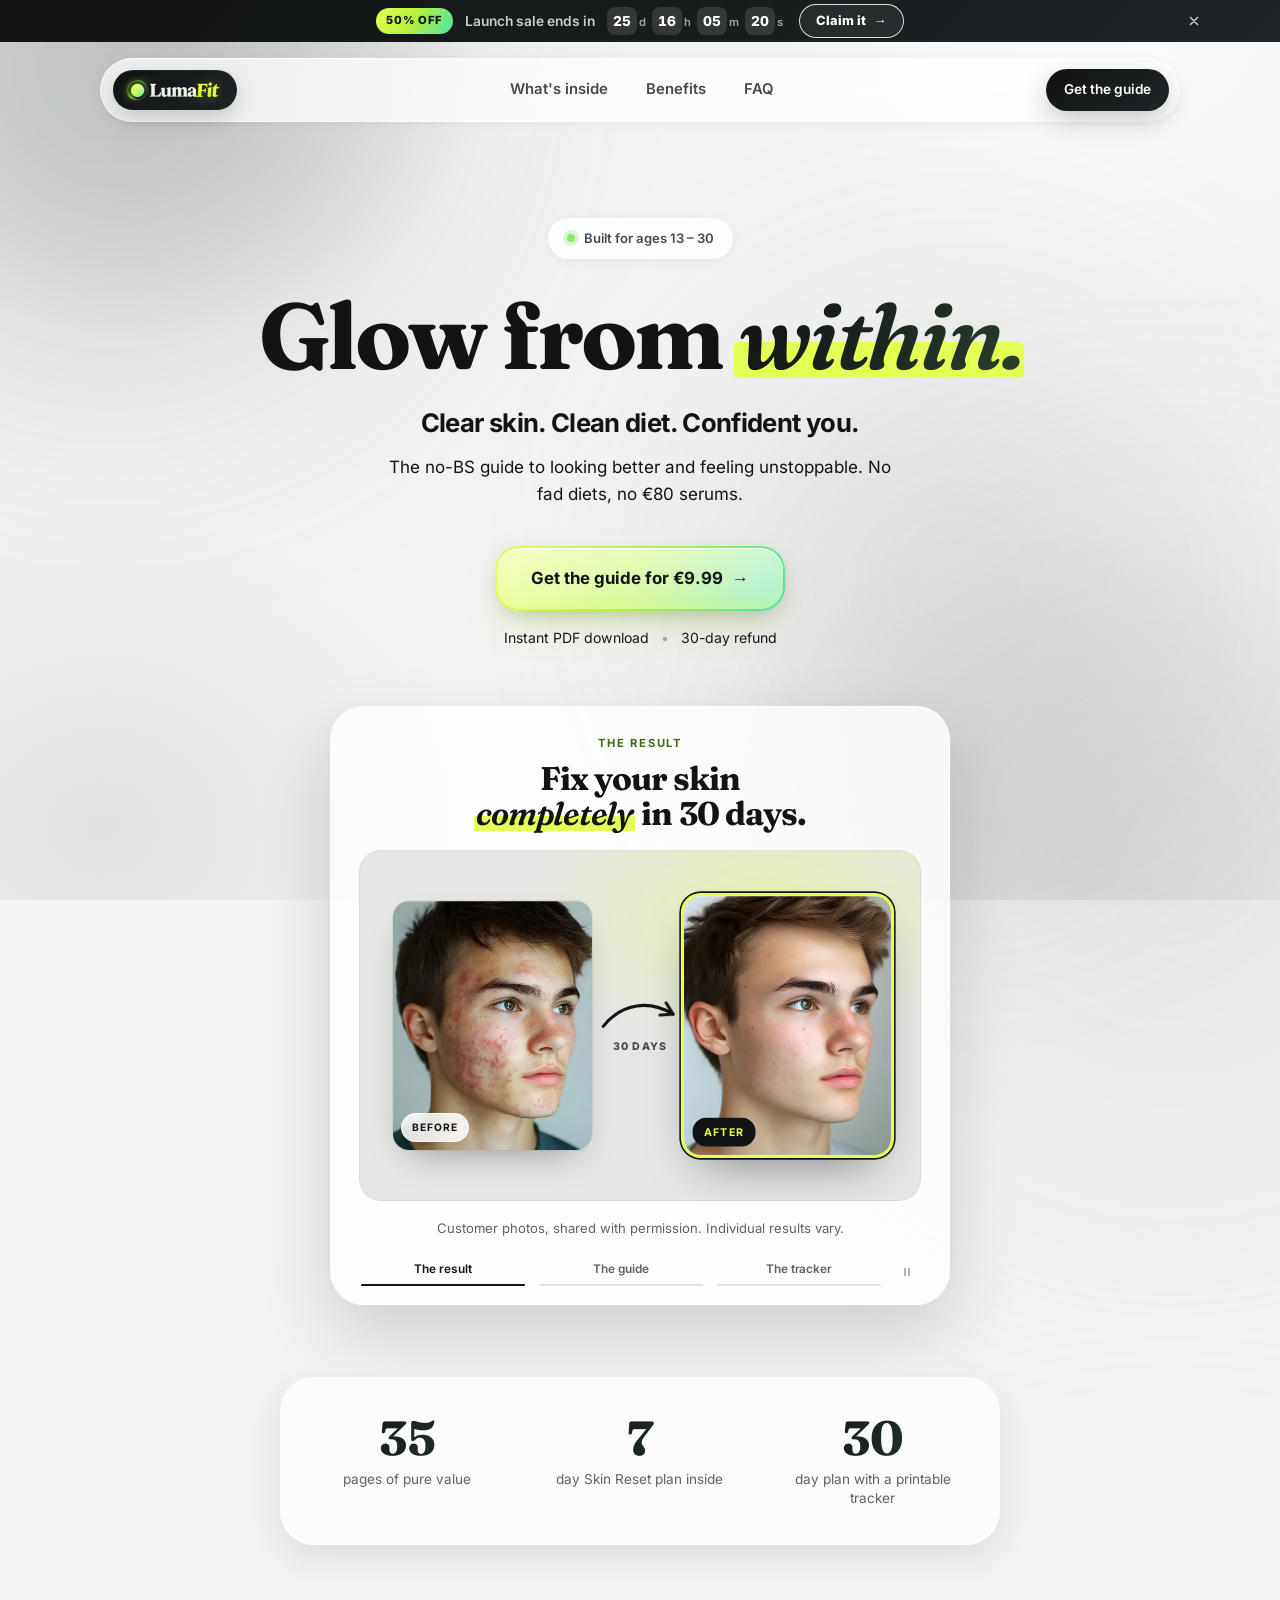
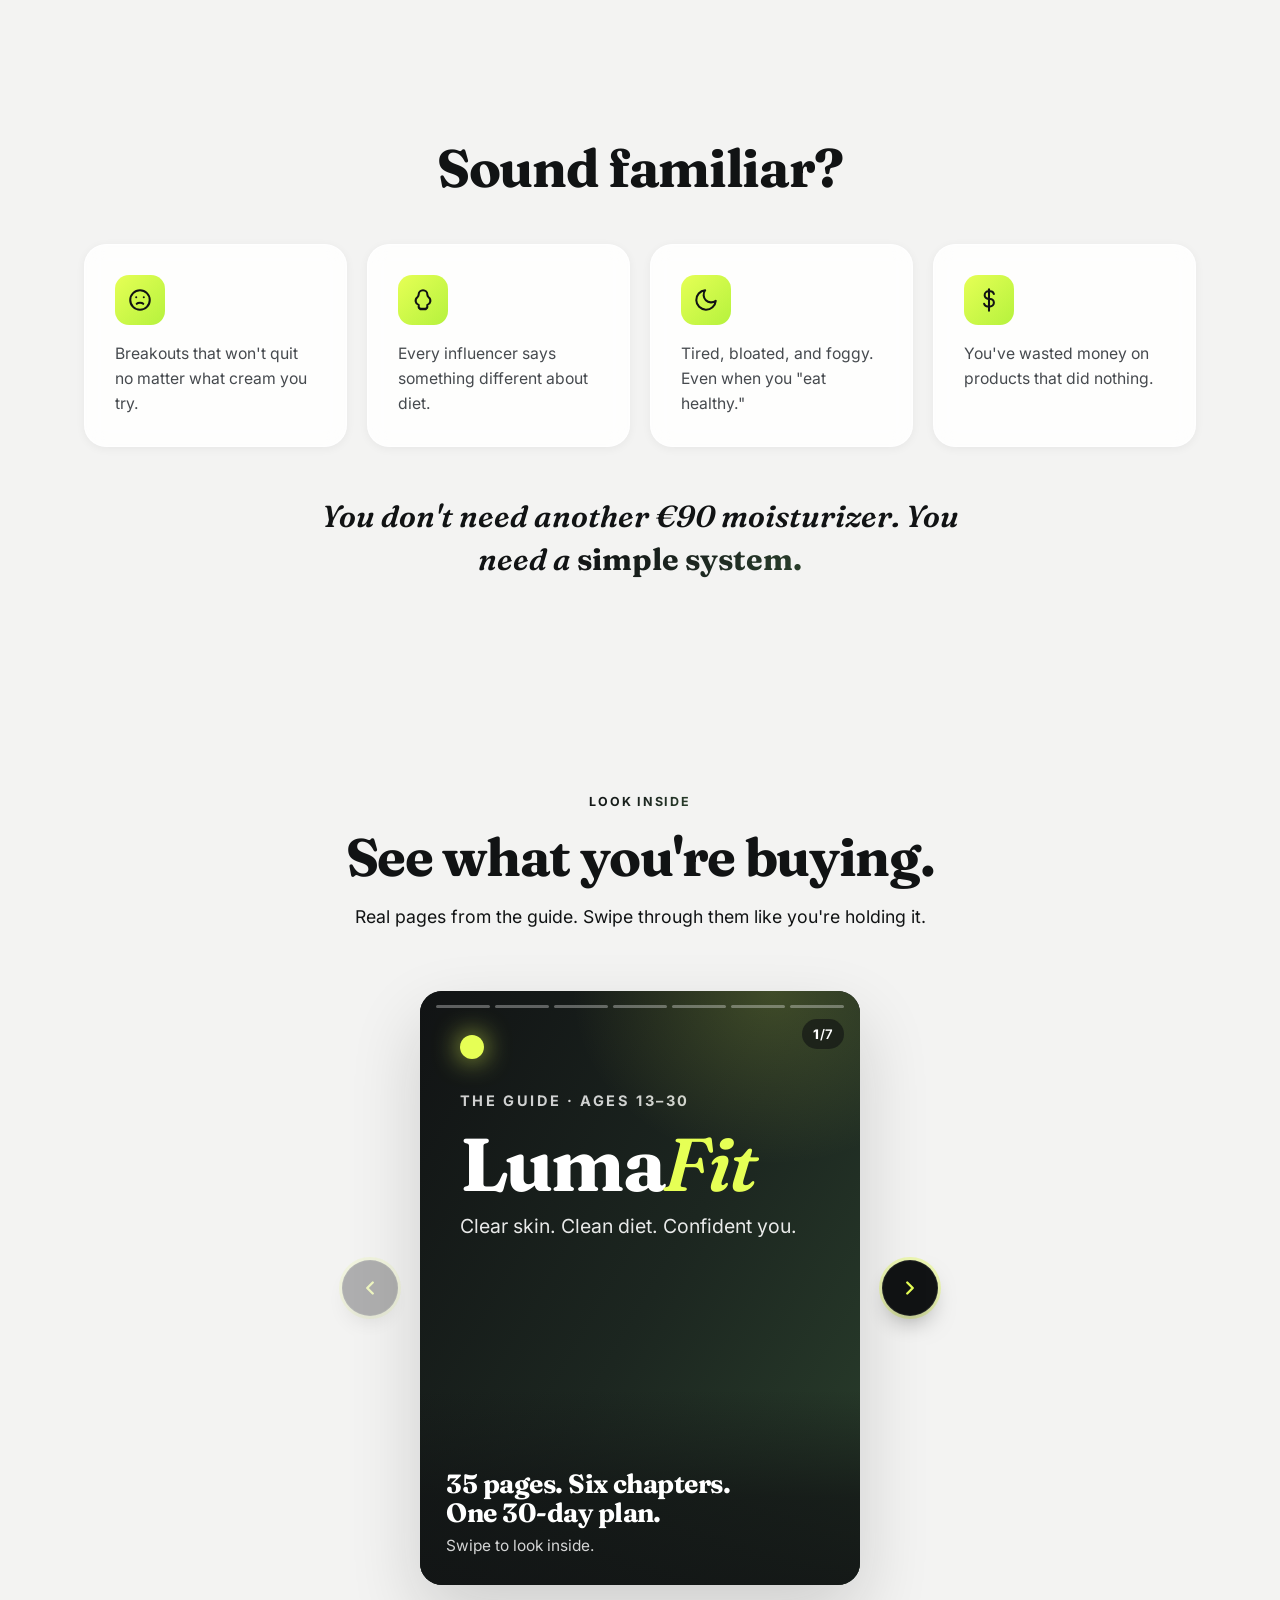
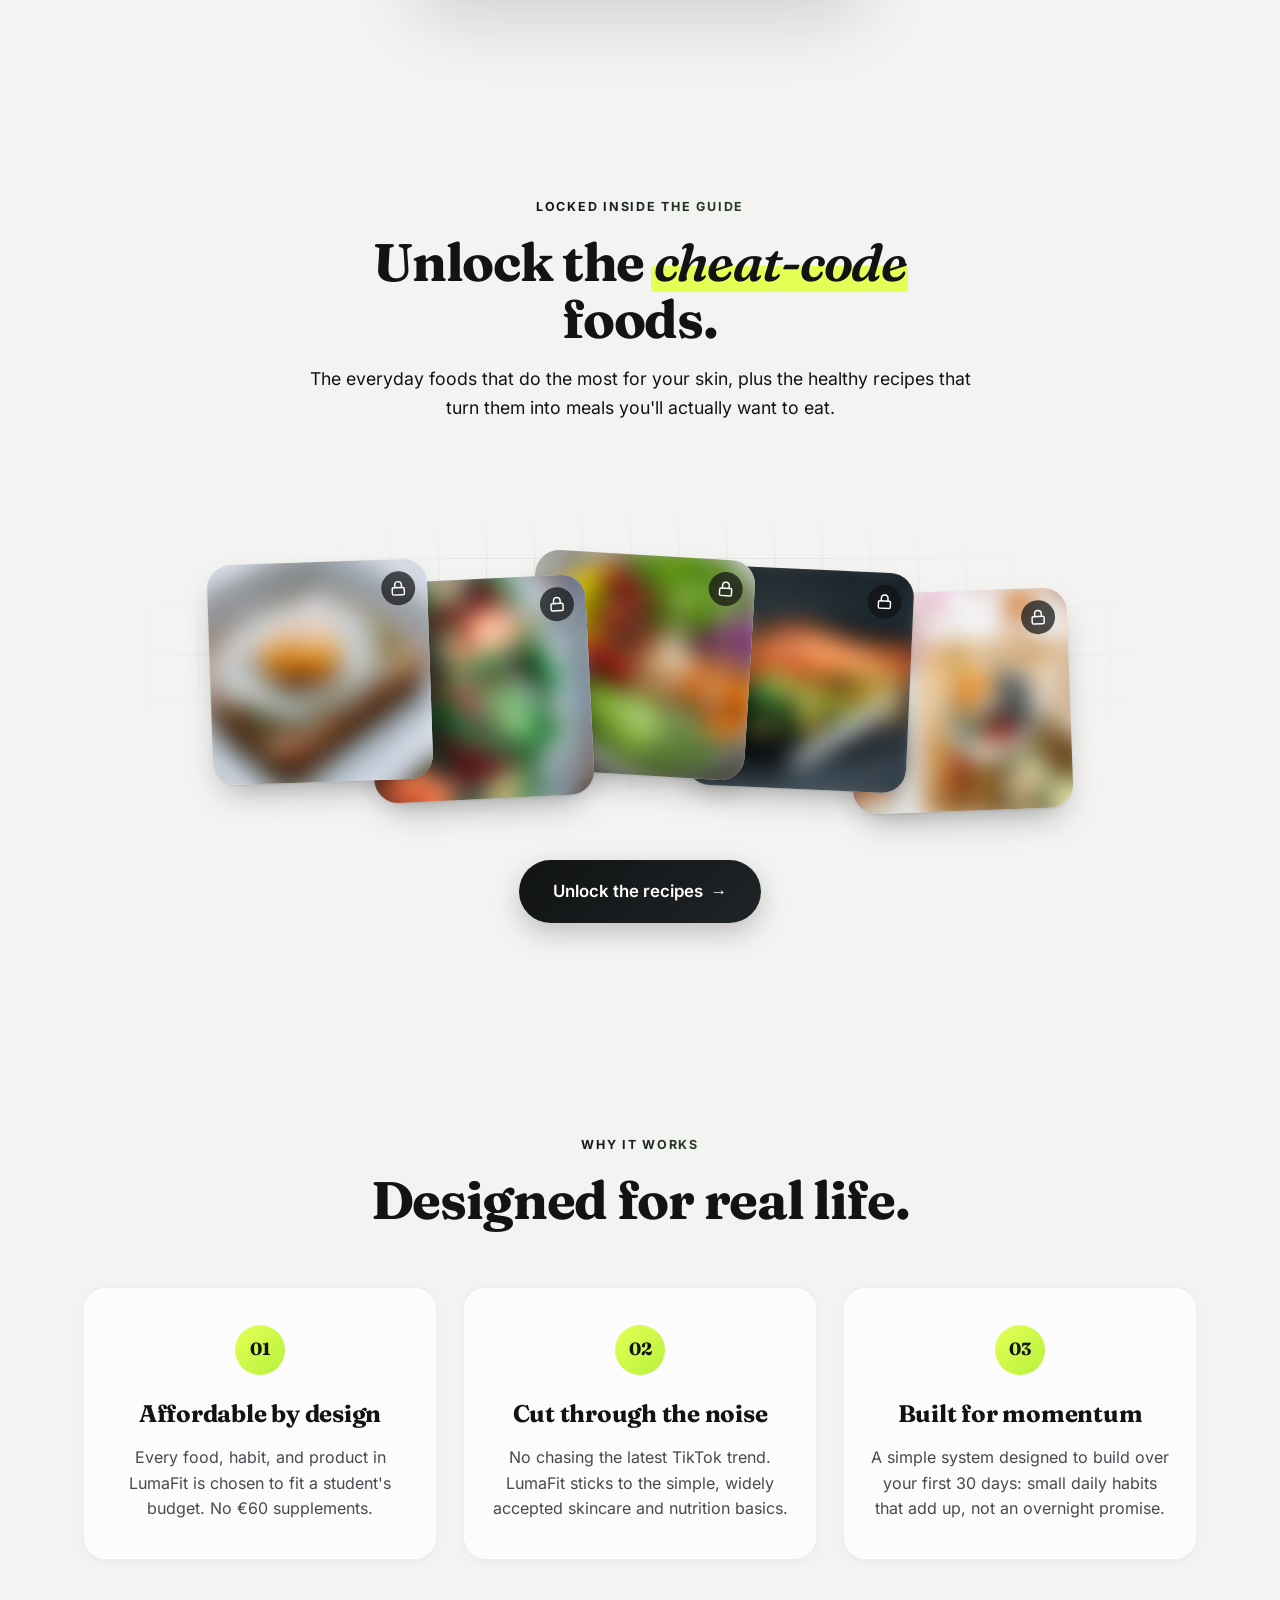
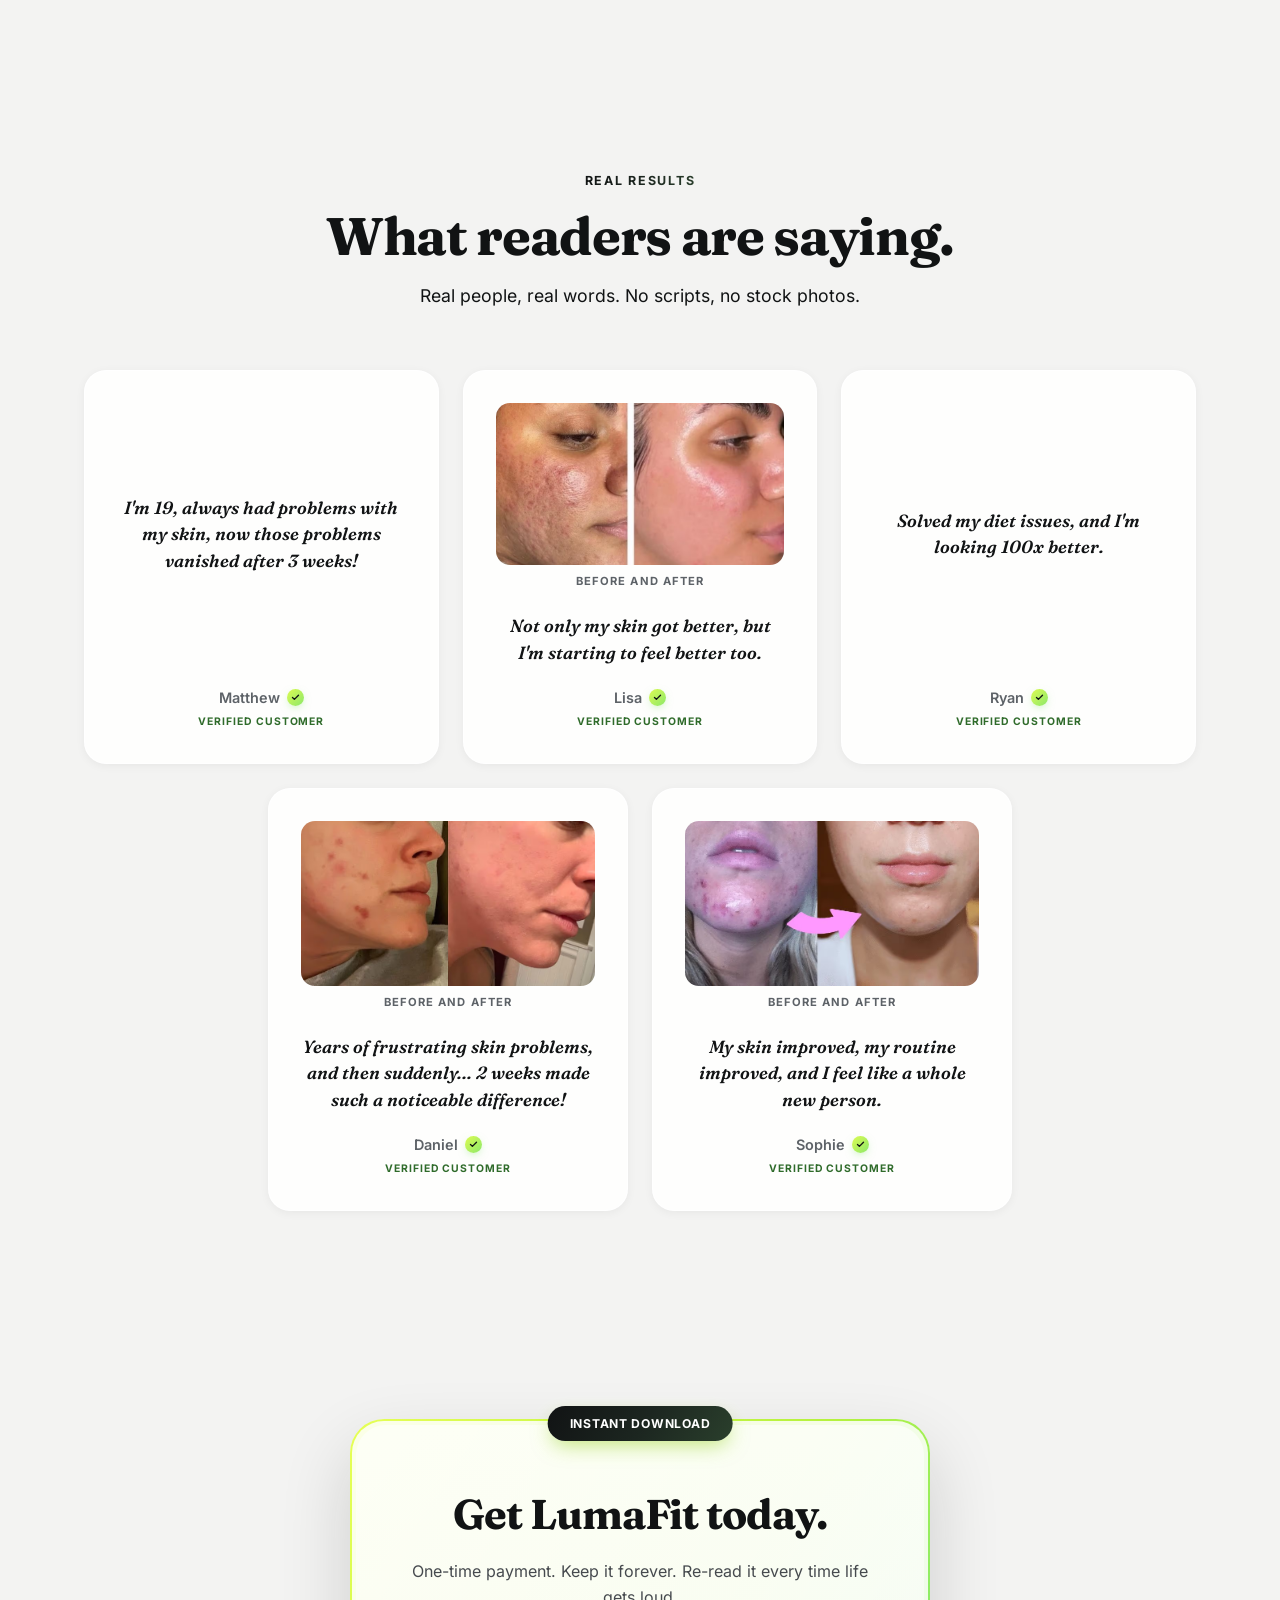
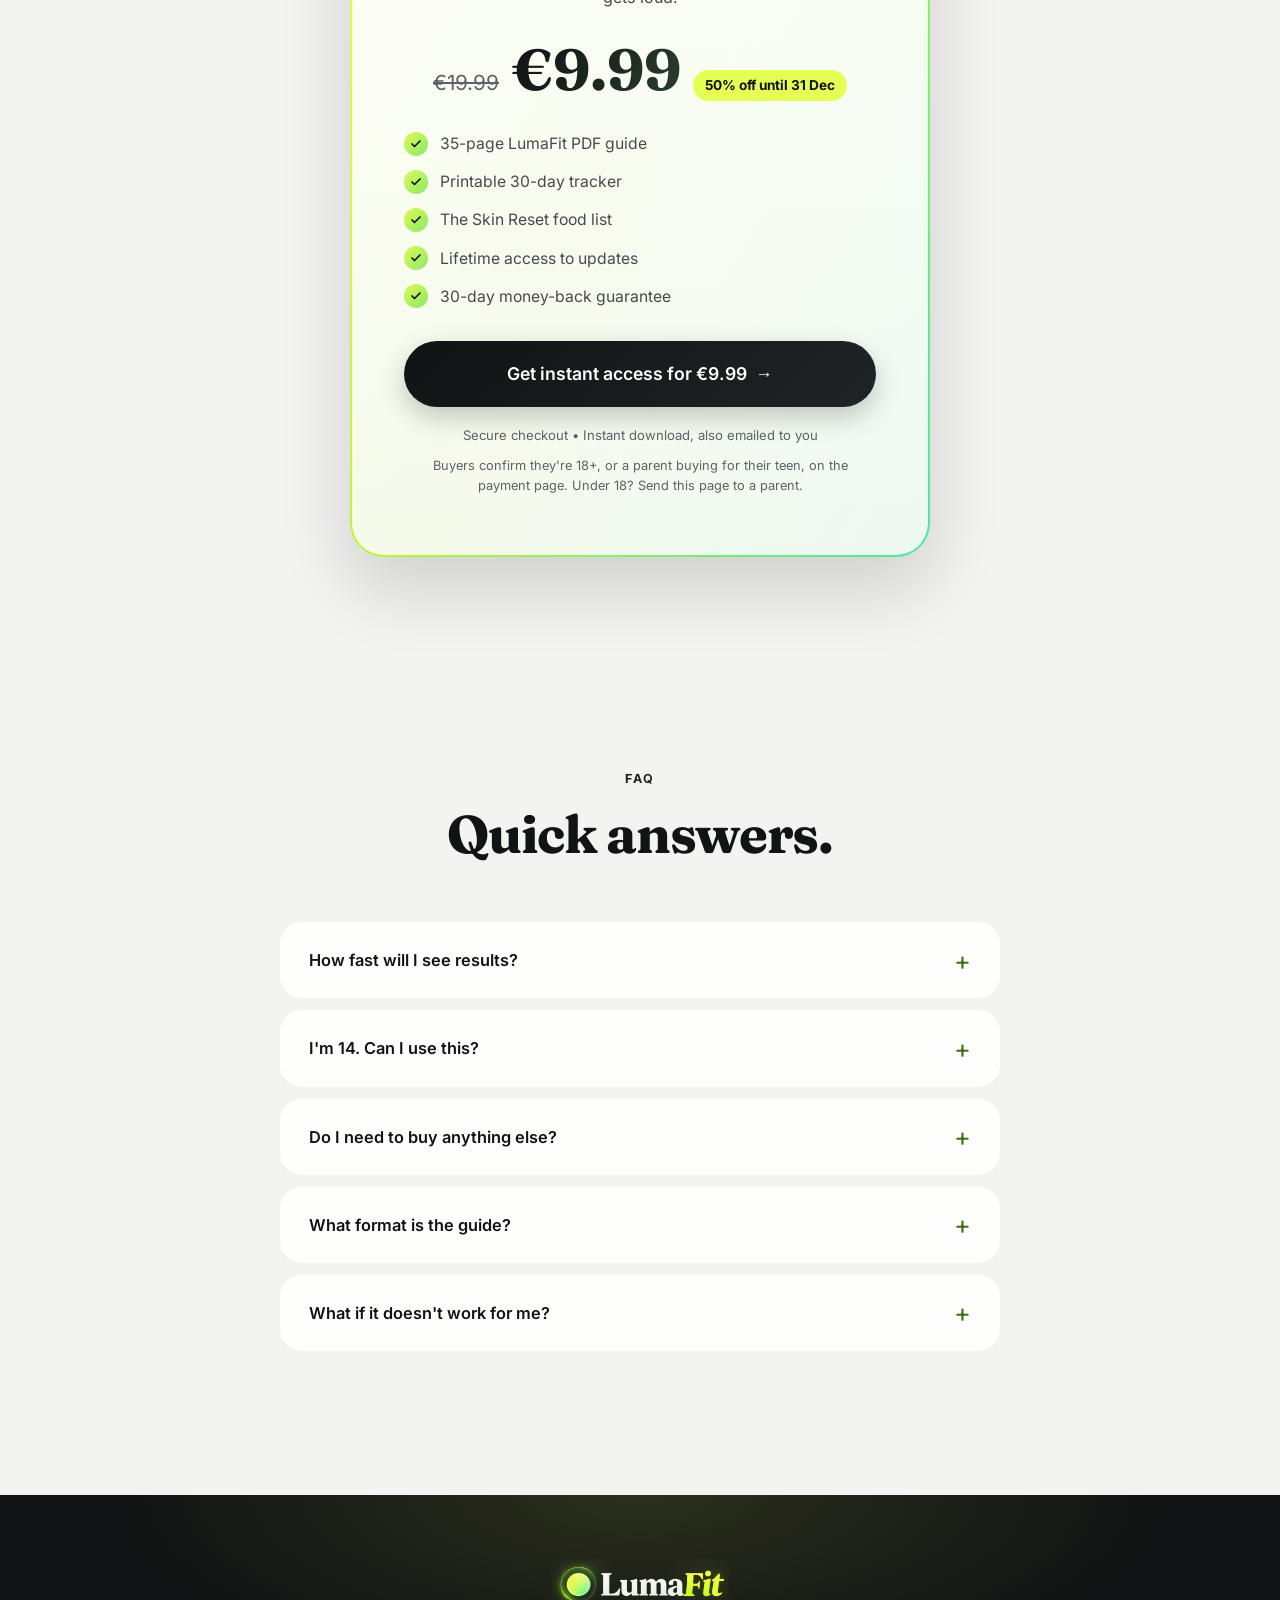
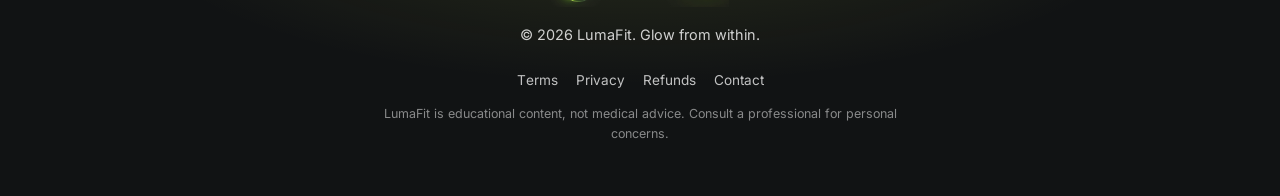
==== commit 11f023ab: "Cut the phone render cost: no backdrop blur or blobs on phones, compositor-only animations, 320px na" ====
--- a/index.html
+++ b/index.html
@@ -8,21 +8,21 @@
     <meta property="og:description" content="Clear skin. Clean diet. Confident you. The no-BS guide built for 13–30.">
     <meta property="og:type" content="website">
     <meta property="og:url" content="https://lumafit.org/">
-    <meta property="og:image" content="https://lumafit.org/assets/og.png?v=2026100802">
+    <meta property="og:image" content="https://lumafit.org/assets/og.png?v=2026101301">
     <meta name="twitter:card" content="summary_large_image">
     <link rel="canonical" href="https://lumafit.org/">
     <title>LumaFit: Glow from within.</title>
-    <link rel="icon" href="/favicon.ico?v=2026100802" sizes="48x48">
-    <link rel="icon" type="image/png" sizes="32x32" href="/assets/favicon-32.png?v=2026100802">
-    <link rel="icon" type="image/png" sizes="16x16" href="/assets/favicon-16.png?v=2026100802">
-    <link rel="icon" type="image/png" sizes="192x192" href="/assets/icon-192.png?v=2026100802">
-    <link rel="apple-touch-icon" href="/assets/apple-touch-icon.png?v=2026100802">
+    <link rel="icon" href="/favicon.ico?v=2026101301" sizes="48x48">
+    <link rel="icon" type="image/png" sizes="32x32" href="/assets/favicon-32.png?v=2026101301">
+    <link rel="icon" type="image/png" sizes="16x16" href="/assets/favicon-16.png?v=2026101301">
+    <link rel="icon" type="image/png" sizes="192x192" href="/assets/icon-192.png?v=2026101301">
+    <link rel="apple-touch-icon" href="/assets/apple-touch-icon.png?v=2026101301">
     <!-- Bump ?v= on every css/ or js/ change. The lumafit.org zone's Browser
          Cache TTL (4h) overrides origin cache headers on CSS/JS, so a new URL
          is the only reliable way to get returning visitors the fresh files. -->
     <link rel="preload" href="assets/fonts/fraunces-latin.woff2" as="font" type="font/woff2" crossorigin>
     <link rel="preload" href="assets/fonts/inter-latin.woff2" as="font" type="font/woff2" crossorigin>
-    <link rel="stylesheet" href="css/styles.css?v=2026100802">
+    <link rel="stylesheet" href="css/styles.css?v=2026101301">
     <script type="application/ld+json">
 {
   "@context": "https://schema.org",
@@ -39,7 +39,7 @@
       "@type": "Product",
       "name": "LumaFit: The Complete Glow-Up Guide",
       "description": "A 35-page PDF guide to clear skin, clean eating, body basics and confidence for ages 13 to 30, with a printable 30-day tracker and the Skin Reset food list.",
-      "image": "https://lumafit.org/assets/og.png?v=2026100802",
+      "image": "https://lumafit.org/assets/og.png?v=2026101301",
       "brand": {
         "@type": "Brand",
         "name": "LumaFit",
@@ -133,7 +133,7 @@
                 <span class="sale-unit"><span class="sale-num" data-unit="s">00</span><span class="sale-lbl">s</span></span>
             </span>
             <span class="sale-sr" id="saleEndsText"></span>
-            <a href="#buy" class="btn sale-cta">Claim it <span class="btn-arrow">→</span></a>
+            <span class="sale-cta-wrap"><a href="#buy" class="btn sale-cta">Claim it <span class="btn-arrow">→</span></a></span>
             <button type="button" class="sale-close" id="saleClose" aria-label="Dismiss offer">
                 <svg viewBox="0 0 16 16" fill="none" stroke="currentColor" stroke-width="2" stroke-linecap="round" aria-hidden="true"><path d="M4 4l8 8M12 4l-8 8"/></svg>
             </button>
@@ -144,7 +144,7 @@
     <nav class="nav" id="nav">
         <div class="container nav-inner">
             <a href="#" class="brand" aria-label="LumaFit home">
-                <img src="assets/brand/logo.webp?v=2026100802" alt="LumaFit" width="640" height="172" decoding="async">
+                <img src="assets/brand/logo.webp?v=2026101301" srcset="assets/brand/logo-320.webp?v=2026101301 320w, assets/brand/logo.webp?v=2026101301 640w" sizes="100px" alt="LumaFit" width="640" height="172" fetchpriority="high" decoding="async">
             </a>
             <ul class="nav-links">
                 <li><a href="#inside">What's inside</a></li>
@@ -767,7 +767,7 @@
     <footer class="footer">
         <div class="container footer-inner">
             <div class="footer-brand">
-                <img src="assets/brand/logo.webp?v=2026100802" alt="LumaFit" width="640" height="172" loading="lazy" decoding="async">
+                <img src="assets/brand/logo.webp?v=2026101301" alt="LumaFit" width="640" height="172" loading="lazy" decoding="async">
             </div>
             <p class="footer-note">© 2026 LumaFit. Glow from within.</p>
             <nav class="footer-links">
@@ -783,21 +783,21 @@
     <!-- Mobile sticky CTA: js/script.js shows it between the hero and the buy card. -->
     <div class="mobile-cta" id="mobileCta" aria-hidden="true">
         <span class="mobile-cta-lead">
-            <img class="mobile-cta-mark" src="assets/brand/mark.webp?v=2026100802" alt="" width="128" height="128" loading="lazy" decoding="async">
+            <img class="mobile-cta-mark" src="assets/brand/mark.webp?v=2026101301" alt="" width="128" height="128" loading="lazy" decoding="async">
             <span class="mobile-cta-text">The LumaFit guide · <span data-price>€9.99</span><small>Instant download · 30-day refund</small></span>
         </span>
         <a href="#buy" class="btn btn-primary btn-sm" tabindex="-1">Get it <span class="btn-arrow">→</span></a>
     </div>
 
-    <script src="js/cascade.js?v=2026100802" defer></script>
-    <script src="js/hover-button.js?v=2026100802" defer></script>
-    <script src="js/glow-cards.js?v=2026100802" defer></script>
-    <script src="js/photo-gallery.js?v=2026100802" defer></script>
-    <script src="js/look-inside.js?v=2026100802" defer></script>
-    <script src="js/hero-show.js?v=2026100802" defer></script>
-    <script src="js/nav-cursor.js?v=2026100802" defer></script>
-    <script src="js/sale-bar.js?v=2026100802" defer></script>
-    <script src="js/script.js?v=2026100802" defer></script>
+    <script src="js/cascade.js?v=2026101301" defer></script>
+    <script src="js/hover-button.js?v=2026101301" defer></script>
+    <script src="js/glow-cards.js?v=2026101301" defer></script>
+    <script src="js/photo-gallery.js?v=2026101301" defer></script>
+    <script src="js/look-inside.js?v=2026101301" defer></script>
+    <script src="js/hero-show.js?v=2026101301" defer></script>
+    <script src="js/nav-cursor.js?v=2026101301" defer></script>
+    <script src="js/sale-bar.js?v=2026101301" defer></script>
+    <script src="js/script.js?v=2026101301" defer></script>
     <script>
     // The WebGL backgrounds and the liquid headline are desktop delights. On a
     // phone they cost seconds of main-thread time before the first paint (the
--- a/css/styles.css
+++ b/css/styles.css
@@ -331,8 +331,26 @@
    ring rather than a white slab. The pull comes from a slow-breathing brand
    halo plus a light sweep across its face; hover fills it just enough to
    confirm the target. Compact so it sits inside the 42px bar. */
+.sale-cta-wrap {
+    position: relative;
+    display: inline-flex;
+    margin-left: 4px;
+}
+/* The halo sits on the wrapper, outside the pill's overflow clip, and
+   breathes by opacity, which stays on the compositor. The box-shadow
+   keyframe it replaces repainted the sticky bar on every frame of the visit. */
+.sale-cta-wrap::before {
+    content: '';
+    position: absolute;
+    inset: 0;
+    border-radius: 100px;
+    box-shadow: 0 0 20px 2px rgba(var(--volt-rgb), 0.45);
+    opacity: 0;
+    animation: sale-cta-breathe 2.8s ease-in-out infinite;
+    pointer-events: none;
+}
+.sale-cta-wrap:hover::before { opacity: 0; animation: none; }
 .btn.sale-cta {
-    margin-left: 4px;
     padding: 6px 16px;
     font-size: 0.8rem;
     font-weight: 800;
@@ -340,7 +358,6 @@
     color: #fff;
     border: 1.5px solid rgba(255, 255, 255, 0.85);
     overflow: hidden; /* clips the sheen to the pill */
-    animation: sale-cta-breathe 2.8s ease-in-out infinite;
 }
 .btn.sale-cta::after {
     content: '';
@@ -363,15 +380,14 @@
     background: rgba(255, 255, 255, 0.16);
     border-color: #fff;
     box-shadow: var(--glow-brand);
-    animation-play-state: paused;
 }
 .btn.sale-cta:active {
     transform: translateY(0) scale(0.96);
     transition-duration: 0.08s;
 }
 @keyframes sale-cta-breathe {
-    0%, 100% { box-shadow: 0 0 0 0 rgba(var(--volt-rgb), 0); }
-    50%      { box-shadow: 0 0 20px 2px rgba(var(--volt-rgb), 0.45); }
+    0%, 100% { opacity: 0; }
+    50%      { opacity: 1; }
 }
 /* Rests off-pill for most of the cycle, then sweeps once. */
 @keyframes sale-cta-sheen {
@@ -639,20 +655,32 @@
     box-shadow: var(--shadow-sm);
     backdrop-filter: blur(10px);
     -webkit-backdrop-filter: blur(10px);
-}
-
+    isolation: isolate; /* keeps the dot's ring (z-index -1) above the chip's own background */
+}
+
+/* The live dot's ring is a pseudo-element that scales and fades. Transform
+   and opacity run on the compositor; the box-shadow keyframe this replaces
+   repainted the chip on every frame for the whole visit. */
 .chip-dot {
+    position: relative;
     width: 8px;
     height: 8px;
     border-radius: 50%;
     background: var(--fresh);
-    box-shadow: 0 0 0 4px rgba(var(--fresh-rgb), 0.3);
+}
+.chip-dot::after {
+    content: '';
+    position: absolute;
+    inset: -4px;
+    border-radius: 50%;
+    background: rgba(var(--fresh-rgb), 0.3);
+    z-index: -1;
     animation: pulse 2.4s ease-in-out infinite;
 }
 
 @keyframes pulse {
-    0%, 100% { box-shadow: 0 0 0 4px rgba(var(--fresh-rgb), 0.3); }
-    50% { box-shadow: 0 0 0 8px rgba(var(--fresh-rgb), 0.06); }
+    0%, 100% { transform: scale(1); opacity: 1; }
+    50% { transform: scale(1.5); opacity: 0.2; }
 }
 
 .hero-title {
@@ -1169,18 +1197,21 @@
     background: rgba(17, 19, 20, 0.12);
 }
 
+/* The fill grows by transform, not width: a width keyframe lays out and
+   paints on every frame for as long as the hero is on screen. */
 .show-tabs i::after {
     content: '';
     position: absolute;
     inset: 0;
-    width: 0;
+    transform: scaleX(0);
+    transform-origin: left;
     background: var(--ink);
 }
 
-.show-tabs .is-done i::after { width: 100%; }
+.show-tabs .is-done i::after { transform: scaleX(1); }
 .show-tabs .is-active i::after { animation: show-fill var(--show-ms, 4000ms) linear forwards; }
 .show.is-paused .show-tabs .is-active i::after { animation-play-state: paused; }
-@keyframes show-fill { from { width: 0; } to { width: 100%; } }
+@keyframes show-fill { from { transform: scaleX(0); } to { transform: scaleX(1); } }
 
 .show-pause {
     flex: none;
@@ -2479,10 +2510,12 @@
 /* ---------- Responsive ---------- */
 @media (max-width: 720px) {
     .nav-links { display: none; }
-    /* Blurred blobs animating every frame are a real cost on phones; the
-       static blur alone keeps the look. */
-    .bg-blob { animation: none; }
-    .bg-blob-3 { display: none; }
+    /* Phones get the flat aurora only. The blobs (a 130px blur on fixed
+       620px discs) and the grain layer (mix-blend-mode across the whole
+       viewport) are both re-composited on every scrolled frame; the radial
+       gradients underneath carry the look on their own. */
+    .bg-blob { display: none; }
+    .bg-gradient::after { display: none; }
     body.has-mobile-cta { padding-bottom: 88px; }
     .section { padding: 76px 0; }
     .hero { padding: 60px 0 64px; }
@@ -2603,13 +2636,14 @@
     background: rgba(17, 19, 20, 0.22);
     position: relative; overflow: hidden;
 }
-.look-bar i::after { content: ''; position: absolute; inset: 0; width: 0; background: var(--ink); }
-.look-bar i.is-done::after { width: 100%; }
+/* Fills by transform, as in .show-tabs: no layout per frame while a page is up. */
+.look-bar i::after { content: ''; position: absolute; inset: 0; transform: scaleX(0); transform-origin: left; background: var(--ink); }
+.look-bar i.is-done::after { transform: scaleX(1); }
 .look-bar i.is-active::after { animation: look-fill var(--look-ms, 3800ms) linear forwards; }
 .look.is-paused .look-bar i.is-active::after { animation-play-state: paused; }
 .look.on-dark .look-bar i { background: rgba(255, 255, 255, 0.32); }
 .look.on-dark .look-bar i::after { background: #fff; }
-@keyframes look-fill { from { width: 0; } to { width: 100%; } }
+@keyframes look-fill { from { transform: scaleX(0); } to { transform: scaleX(1); } }
 
 .look-count {
     position: absolute; top: 6.4cqi; right: 3.6cqi; z-index: 3;
@@ -2737,3 +2771,21 @@
     .reveal { opacity: 1; transform: none; }
     .show-frame { transition-delay: 0s !important; }
 }
+
+/* ---------- Phones: no backdrop blur ----------
+   Every blurred glass surface re-samples whatever is behind it on each
+   scrolled frame. With the nav, the sticky CTA and two or three cards in
+   view at once, that was the scroll jank on phones. The surfaces go a touch
+   more opaque instead; over the flat aurora the difference is invisible.
+   This block sits last on purpose: .mobile-cta and .look-count are declared
+   after the main phone block above, and same-specificity rules go by order. */
+@media (max-width: 720px) {
+    .nav, .mobile-cta, .chip, .hero-stats, .problem-card, .inside-card,
+    .benefit, .buy-card, .faq-item, .proof figcaption, .look-count {
+        backdrop-filter: none;
+        -webkit-backdrop-filter: none;
+    }
+    .nav { background: rgba(255, 255, 255, 0.96); }
+    .nav.scrolled { background: rgba(255, 255, 255, 0.98); }
+    .mobile-cta { background: rgba(255, 255, 255, 0.96); }
+}
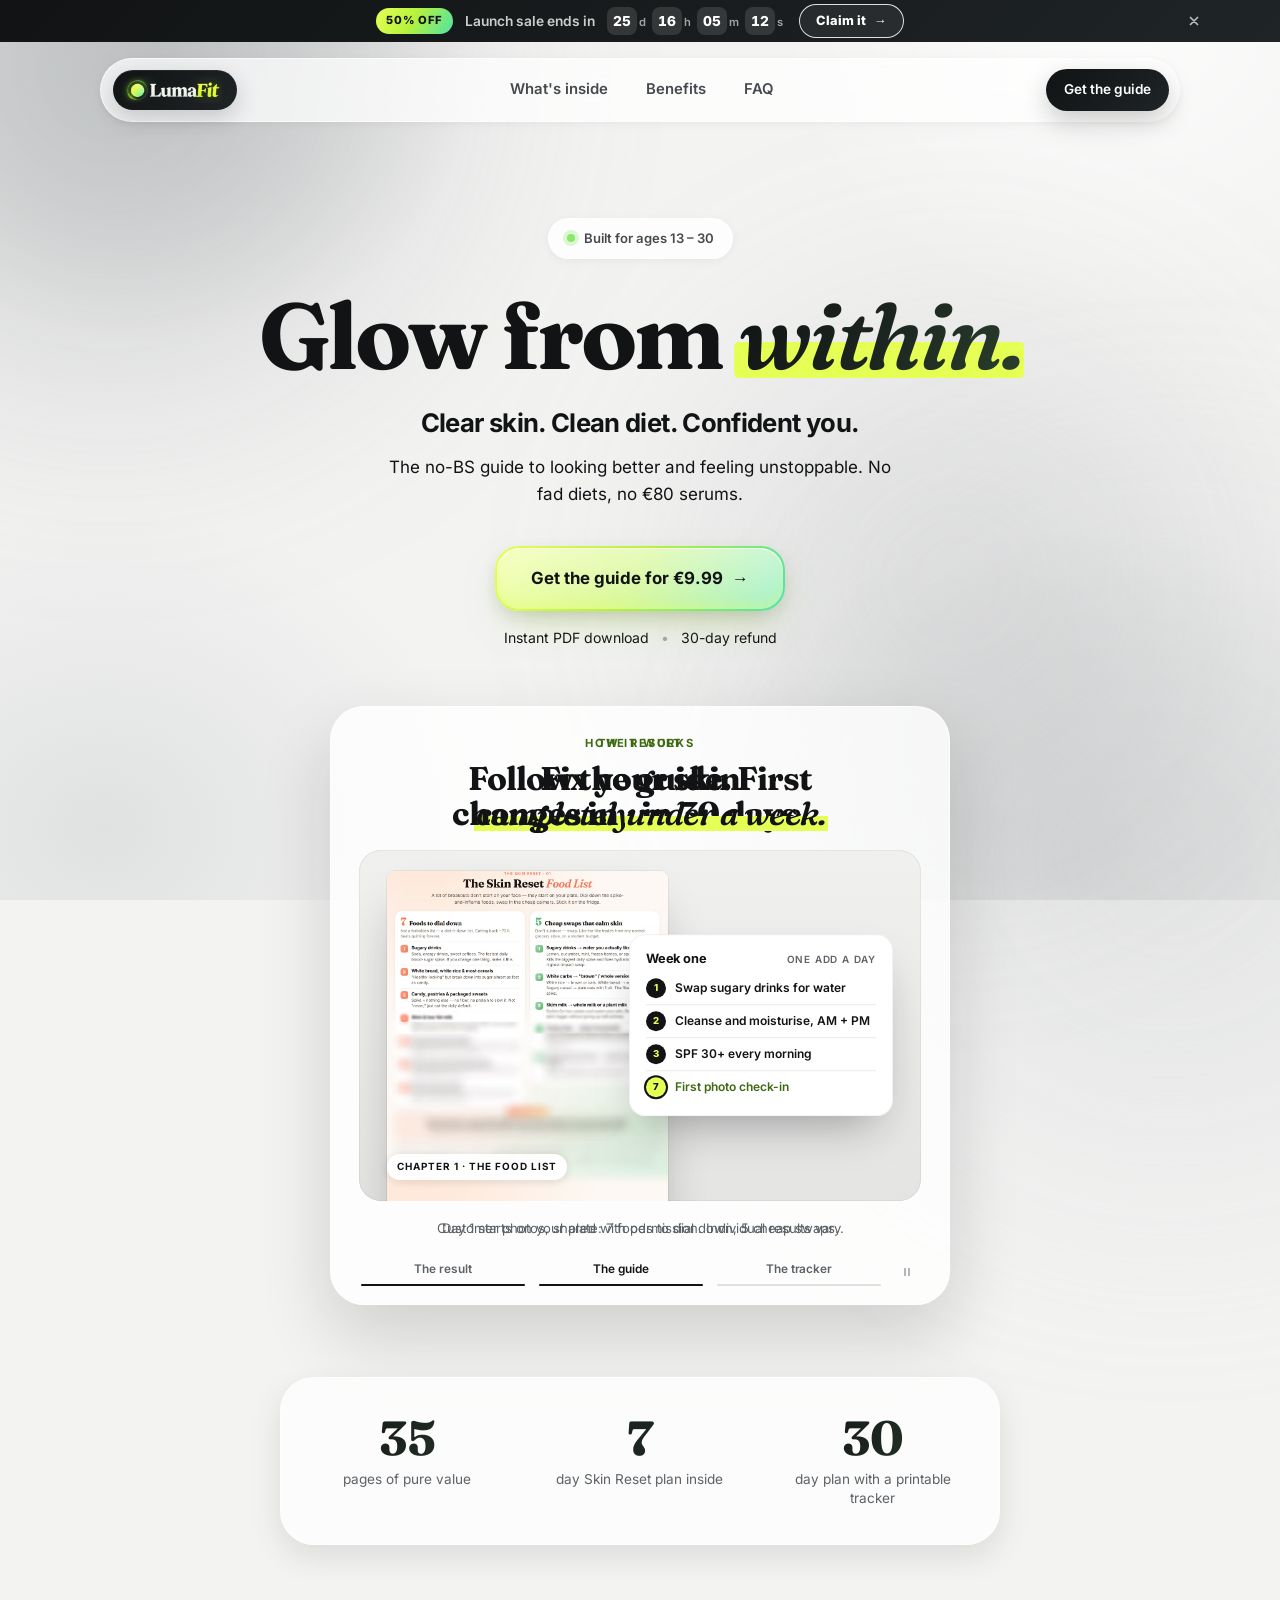
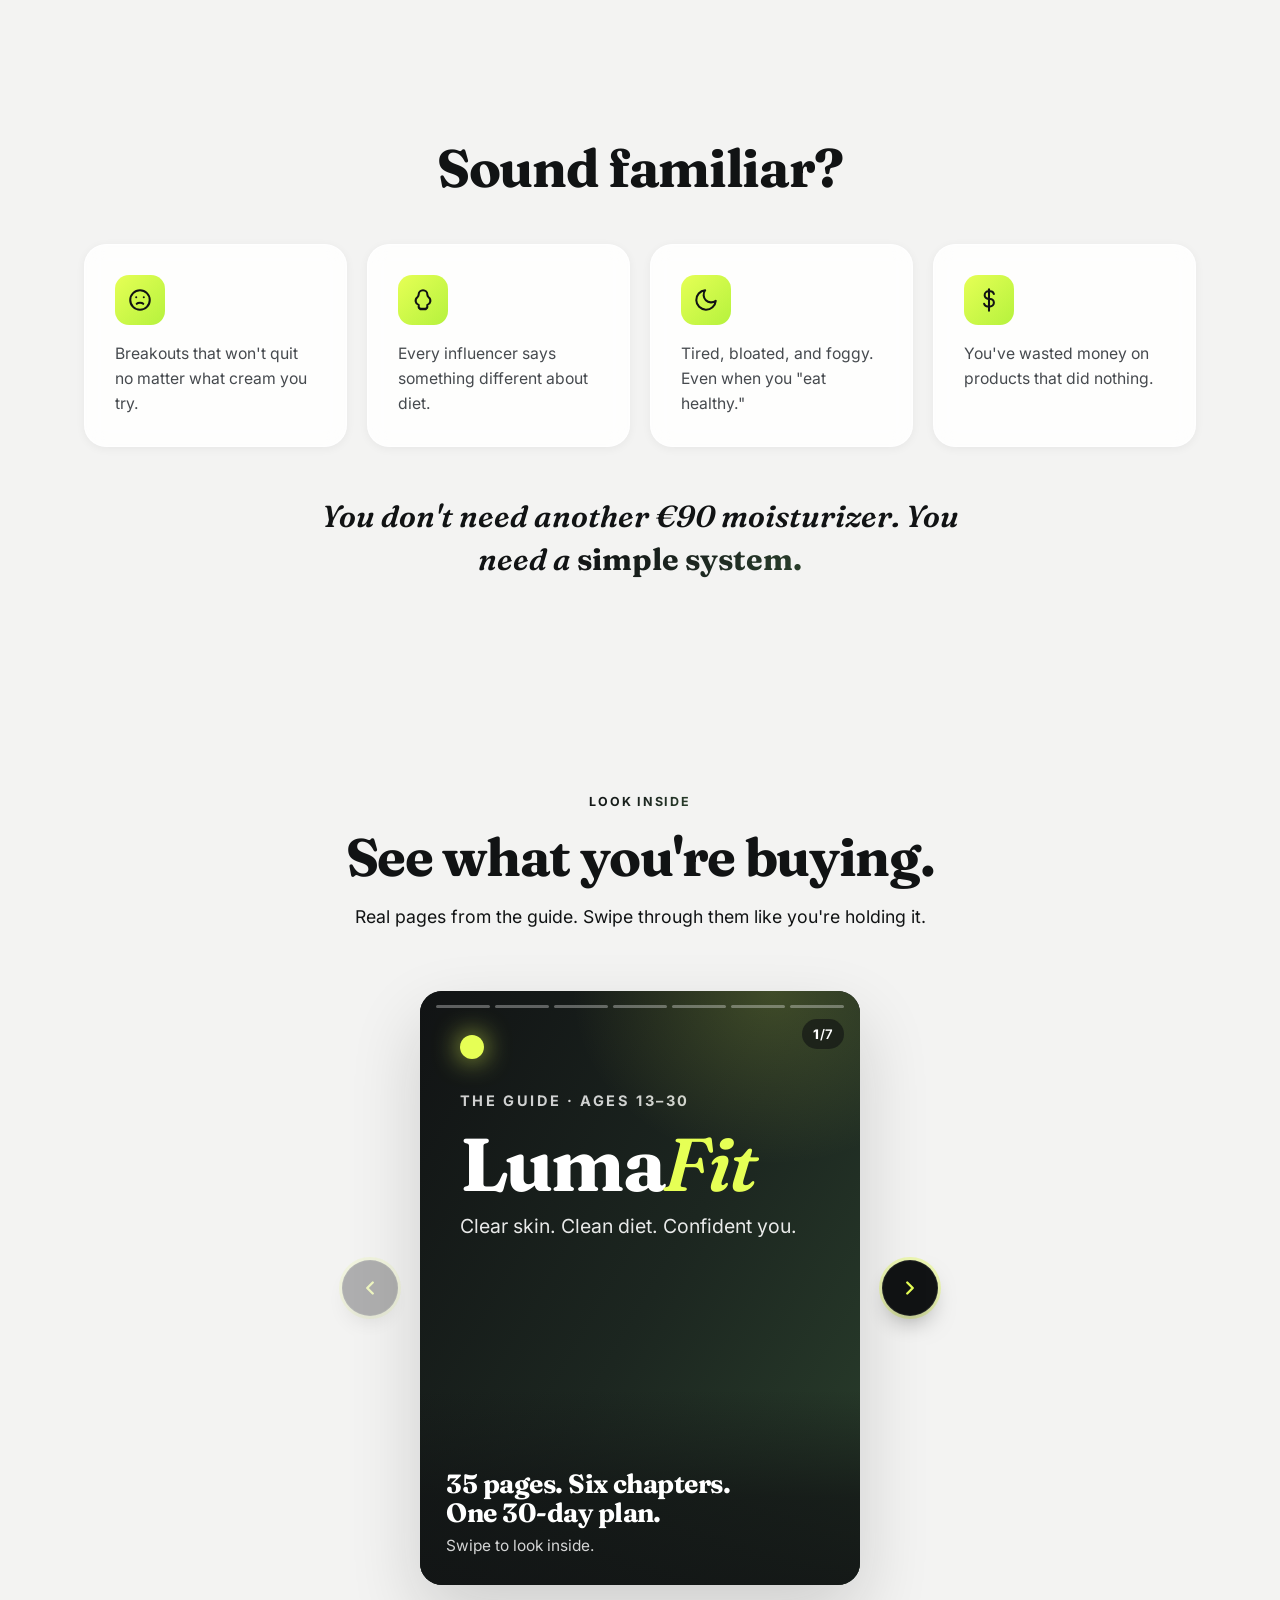
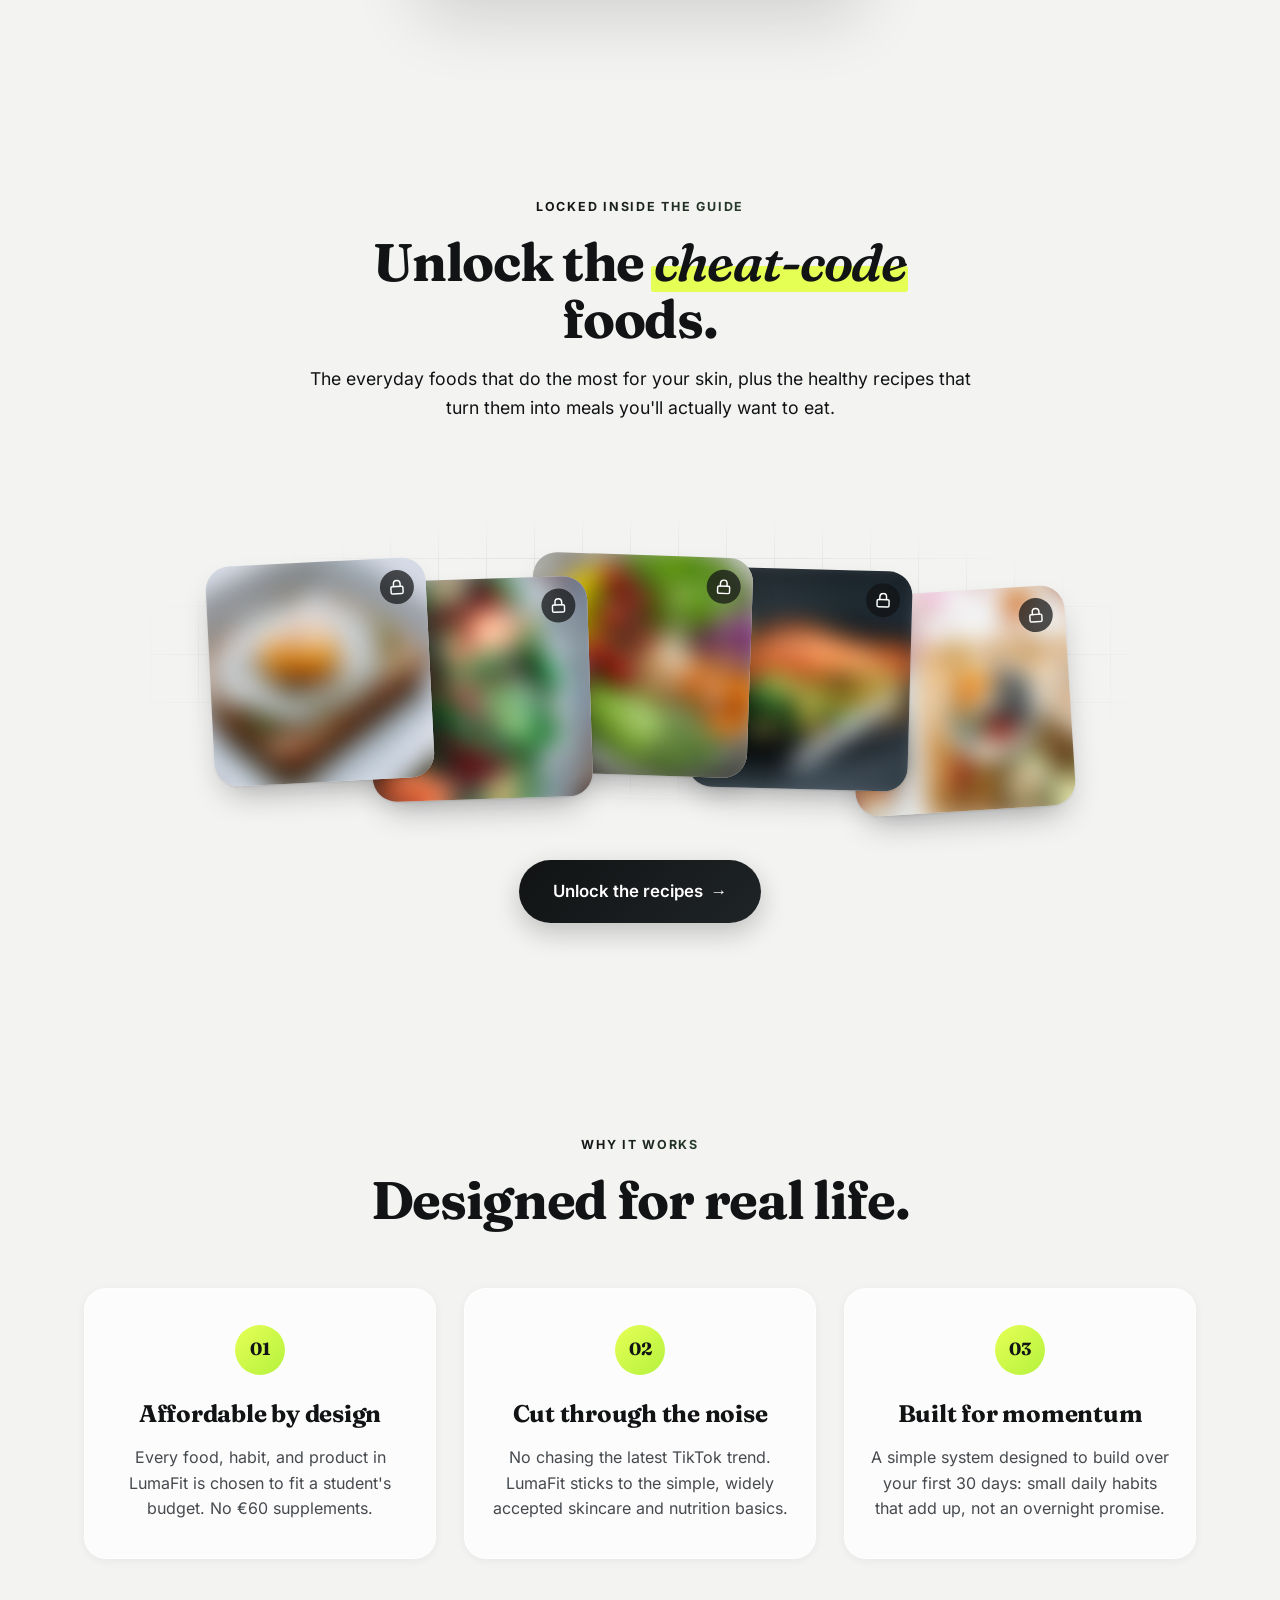
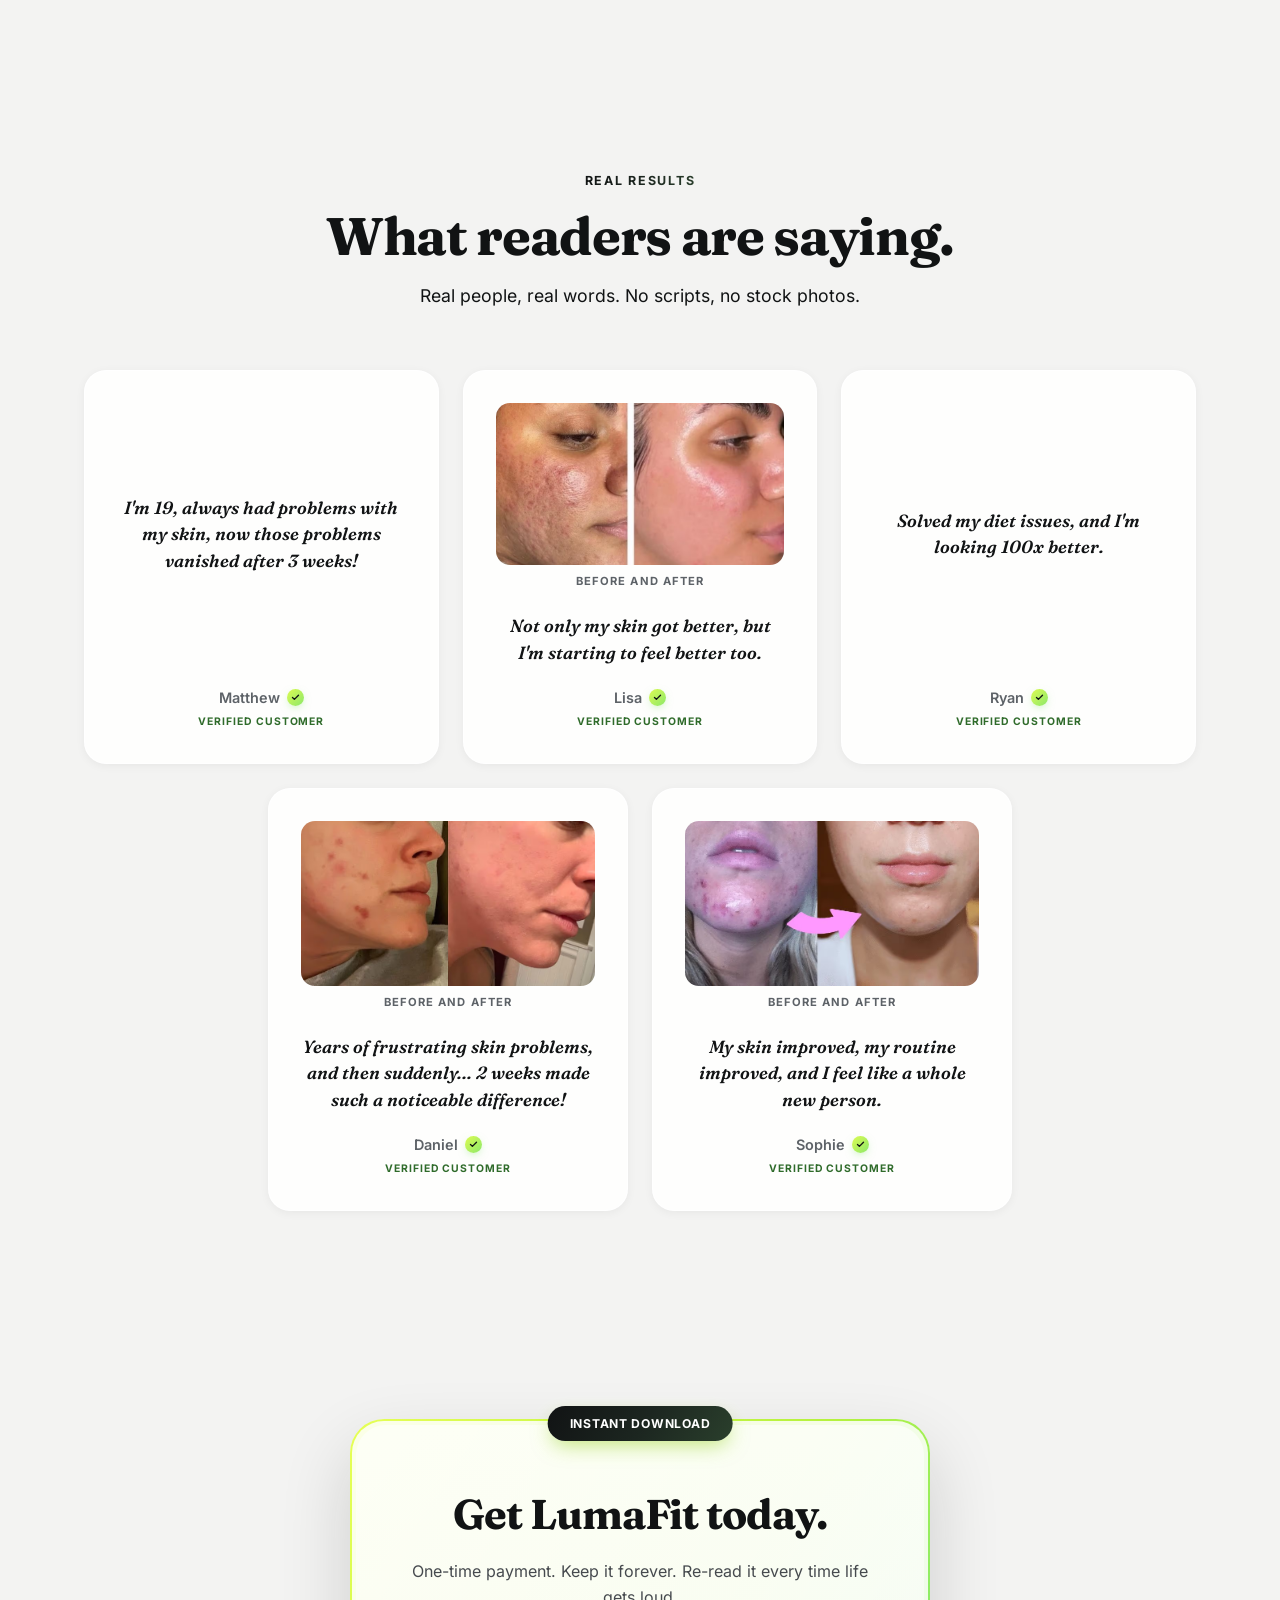
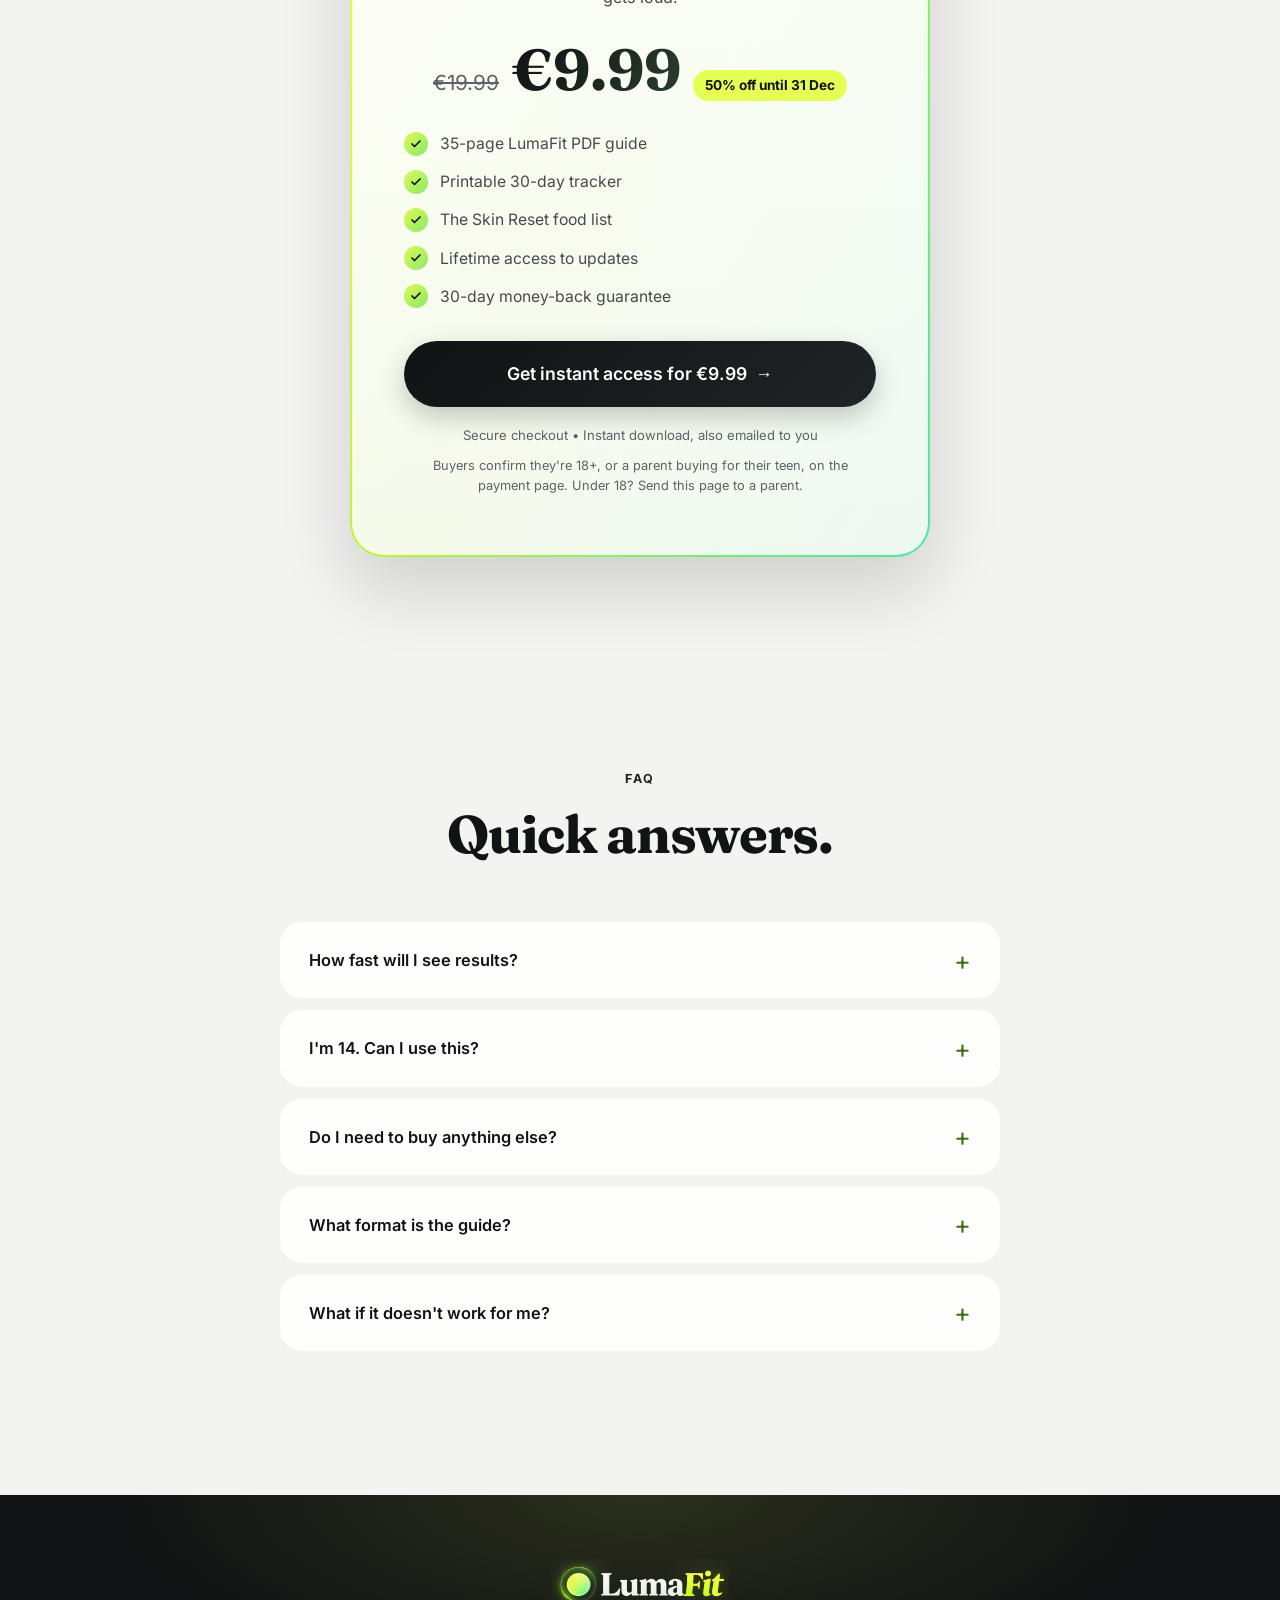
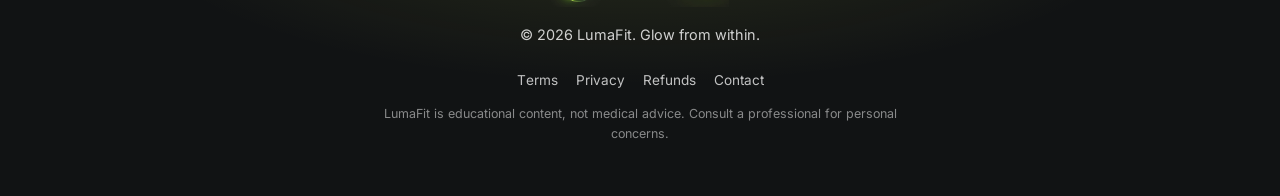
==== commit 32956b85: "Hero showcase: never restart the timeline on a swipe; a stage press is the only stop On a phone the " ====
--- a/index.html
+++ b/index.html
@@ -8,21 +8,21 @@
     <meta property="og:description" content="Clear skin. Clean diet. Confident you. The no-BS guide built for 13–30.">
     <meta property="og:type" content="website">
     <meta property="og:url" content="https://lumafit.org/">
-    <meta property="og:image" content="https://lumafit.org/assets/og.png?v=2026101301">
+    <meta property="og:image" content="https://lumafit.org/assets/og.png?v=2026101302">
     <meta name="twitter:card" content="summary_large_image">
     <link rel="canonical" href="https://lumafit.org/">
     <title>LumaFit: Glow from within.</title>
-    <link rel="icon" href="/favicon.ico?v=2026101301" sizes="48x48">
-    <link rel="icon" type="image/png" sizes="32x32" href="/assets/favicon-32.png?v=2026101301">
-    <link rel="icon" type="image/png" sizes="16x16" href="/assets/favicon-16.png?v=2026101301">
-    <link rel="icon" type="image/png" sizes="192x192" href="/assets/icon-192.png?v=2026101301">
-    <link rel="apple-touch-icon" href="/assets/apple-touch-icon.png?v=2026101301">
+    <link rel="icon" href="/favicon.ico?v=2026101302" sizes="48x48">
+    <link rel="icon" type="image/png" sizes="32x32" href="/assets/favicon-32.png?v=2026101302">
+    <link rel="icon" type="image/png" sizes="16x16" href="/assets/favicon-16.png?v=2026101302">
+    <link rel="icon" type="image/png" sizes="192x192" href="/assets/icon-192.png?v=2026101302">
+    <link rel="apple-touch-icon" href="/assets/apple-touch-icon.png?v=2026101302">
     <!-- Bump ?v= on every css/ or js/ change. The lumafit.org zone's Browser
          Cache TTL (4h) overrides origin cache headers on CSS/JS, so a new URL
          is the only reliable way to get returning visitors the fresh files. -->
     <link rel="preload" href="assets/fonts/fraunces-latin.woff2" as="font" type="font/woff2" crossorigin>
     <link rel="preload" href="assets/fonts/inter-latin.woff2" as="font" type="font/woff2" crossorigin>
-    <link rel="stylesheet" href="css/styles.css?v=2026101301">
+    <link rel="stylesheet" href="css/styles.css?v=2026101302">
     <script type="application/ld+json">
 {
   "@context": "https://schema.org",
@@ -39,7 +39,7 @@
       "@type": "Product",
       "name": "LumaFit: The Complete Glow-Up Guide",
       "description": "A 35-page PDF guide to clear skin, clean eating, body basics and confidence for ages 13 to 30, with a printable 30-day tracker and the Skin Reset food list.",
-      "image": "https://lumafit.org/assets/og.png?v=2026101301",
+      "image": "https://lumafit.org/assets/og.png?v=2026101302",
       "brand": {
         "@type": "Brand",
         "name": "LumaFit",
@@ -144,7 +144,7 @@
     <nav class="nav" id="nav">
         <div class="container nav-inner">
             <a href="#" class="brand" aria-label="LumaFit home">
-                <img src="assets/brand/logo.webp?v=2026101301" srcset="assets/brand/logo-320.webp?v=2026101301 320w, assets/brand/logo.webp?v=2026101301 640w" sizes="100px" alt="LumaFit" width="640" height="172" fetchpriority="high" decoding="async">
+                <img src="assets/brand/logo.webp?v=2026101302" srcset="assets/brand/logo-320.webp?v=2026101302 320w, assets/brand/logo.webp?v=2026101302 640w" sizes="100px" alt="LumaFit" width="640" height="172" fetchpriority="high" decoding="async">
             </a>
             <ul class="nav-links">
                 <li><a href="#inside">What's inside</a></li>
@@ -767,7 +767,7 @@
     <footer class="footer">
         <div class="container footer-inner">
             <div class="footer-brand">
-                <img src="assets/brand/logo.webp?v=2026101301" alt="LumaFit" width="640" height="172" loading="lazy" decoding="async">
+                <img src="assets/brand/logo.webp?v=2026101302" alt="LumaFit" width="640" height="172" loading="lazy" decoding="async">
             </div>
             <p class="footer-note">© 2026 LumaFit. Glow from within.</p>
             <nav class="footer-links">
@@ -783,21 +783,21 @@
     <!-- Mobile sticky CTA: js/script.js shows it between the hero and the buy card. -->
     <div class="mobile-cta" id="mobileCta" aria-hidden="true">
         <span class="mobile-cta-lead">
-            <img class="mobile-cta-mark" src="assets/brand/mark.webp?v=2026101301" alt="" width="128" height="128" loading="lazy" decoding="async">
+            <img class="mobile-cta-mark" src="assets/brand/mark.webp?v=2026101302" alt="" width="128" height="128" loading="lazy" decoding="async">
             <span class="mobile-cta-text">The LumaFit guide · <span data-price>€9.99</span><small>Instant download · 30-day refund</small></span>
         </span>
         <a href="#buy" class="btn btn-primary btn-sm" tabindex="-1">Get it <span class="btn-arrow">→</span></a>
     </div>
 
-    <script src="js/cascade.js?v=2026101301" defer></script>
-    <script src="js/hover-button.js?v=2026101301" defer></script>
-    <script src="js/glow-cards.js?v=2026101301" defer></script>
-    <script src="js/photo-gallery.js?v=2026101301" defer></script>
-    <script src="js/look-inside.js?v=2026101301" defer></script>
-    <script src="js/hero-show.js?v=2026101301" defer></script>
-    <script src="js/nav-cursor.js?v=2026101301" defer></script>
-    <script src="js/sale-bar.js?v=2026101301" defer></script>
-    <script src="js/script.js?v=2026101301" defer></script>
+    <script src="js/cascade.js?v=2026101302" defer></script>
+    <script src="js/hover-button.js?v=2026101302" defer></script>
+    <script src="js/glow-cards.js?v=2026101302" defer></script>
+    <script src="js/photo-gallery.js?v=2026101302" defer></script>
+    <script src="js/look-inside.js?v=2026101302" defer></script>
+    <script src="js/hero-show.js?v=2026101302" defer></script>
+    <script src="js/nav-cursor.js?v=2026101302" defer></script>
+    <script src="js/sale-bar.js?v=2026101302" defer></script>
+    <script src="js/script.js?v=2026101302" defer></script>
     <script>
     // The WebGL backgrounds and the liquid headline are desktop delights. On a
     // phone they cost seconds of main-thread time before the first paint (the
--- a/css/styles.css
+++ b/css/styles.css
@@ -1209,7 +1209,10 @@
 }
 
 .show-tabs .is-done i::after { transform: scaleX(1); }
-.show-tabs .is-active i::after { animation: show-fill var(--show-ms, 4000ms) linear forwards; }
+.show-tabs .is-active i::after {
+    animation: show-fill var(--show-ms, 4000ms) linear forwards;
+    animation-delay: var(--show-offset, 0ms); /* negative on a resume: hero-show.js restarts the fill from the clock */
+}
 .show.is-paused .show-tabs .is-active i::after { animation-play-state: paused; }
 @keyframes show-fill { from { transform: scaleX(0); } to { transform: scaleX(1); } }
 
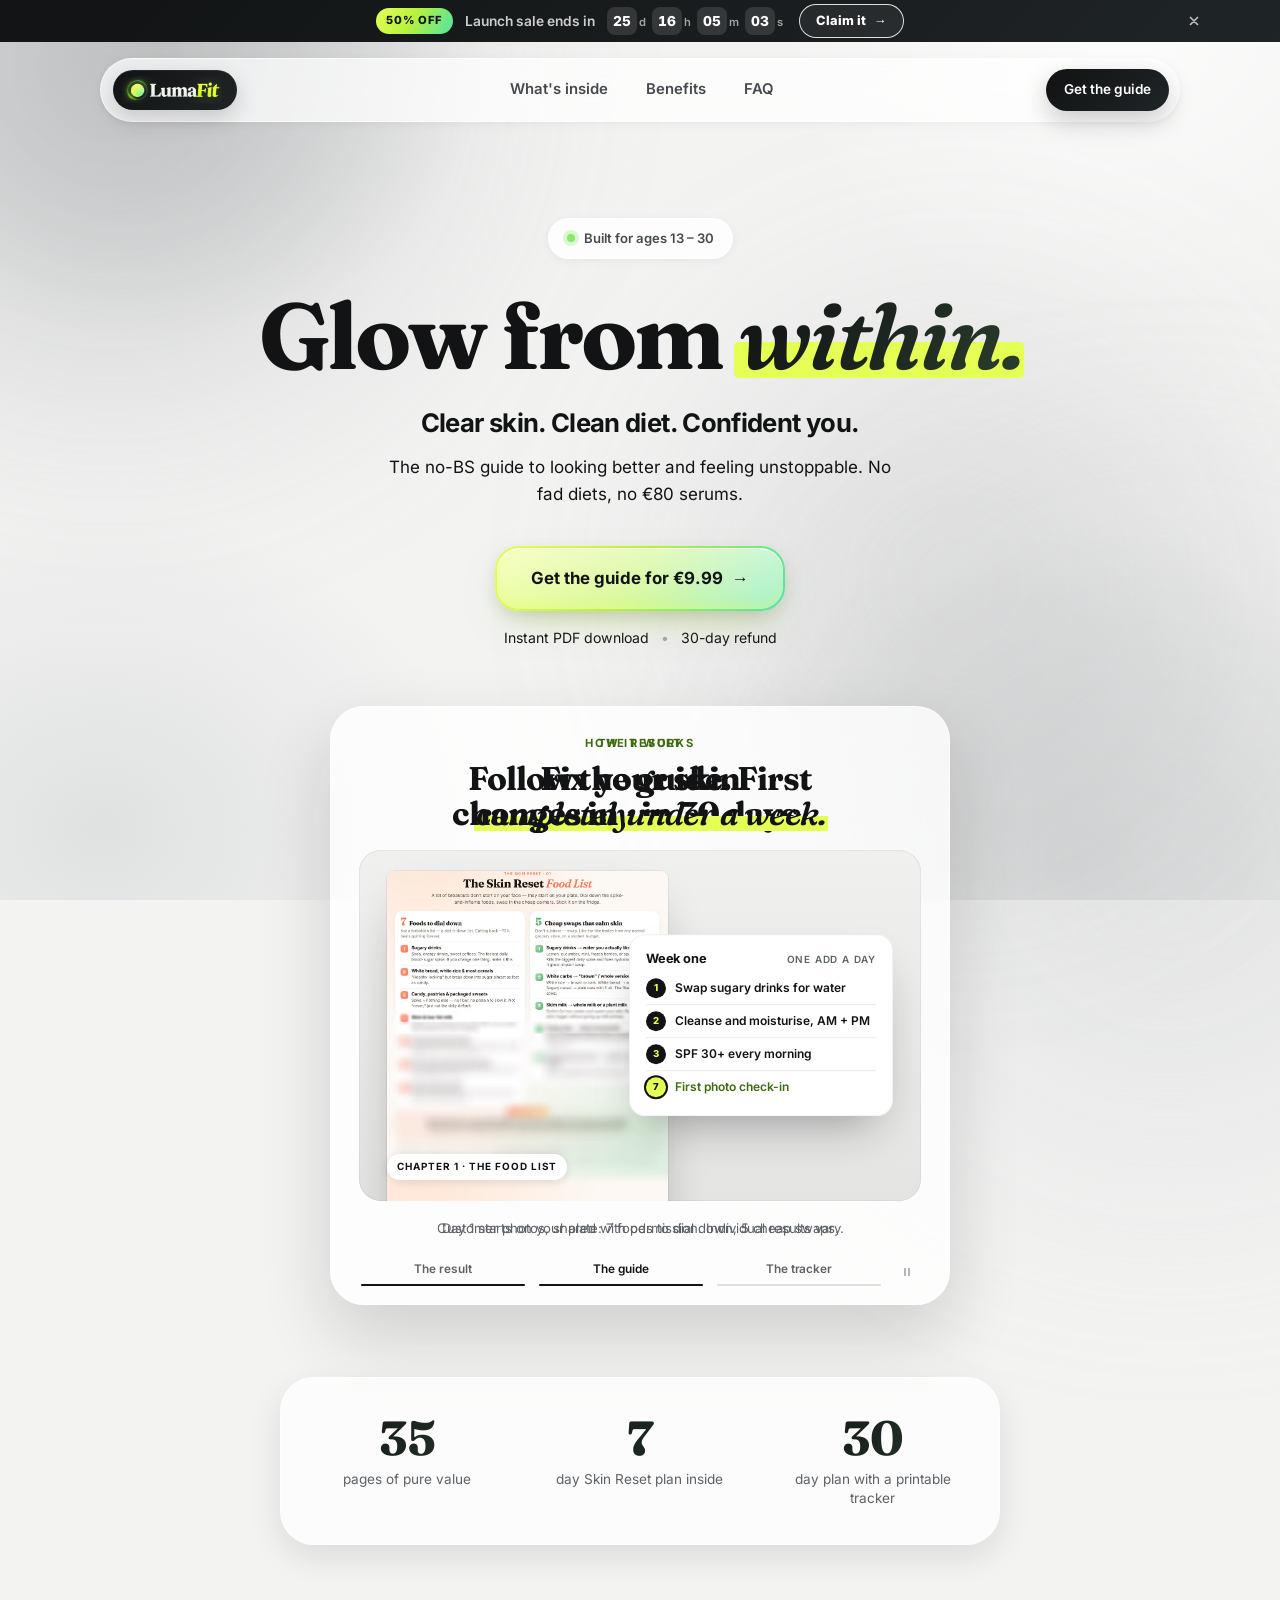
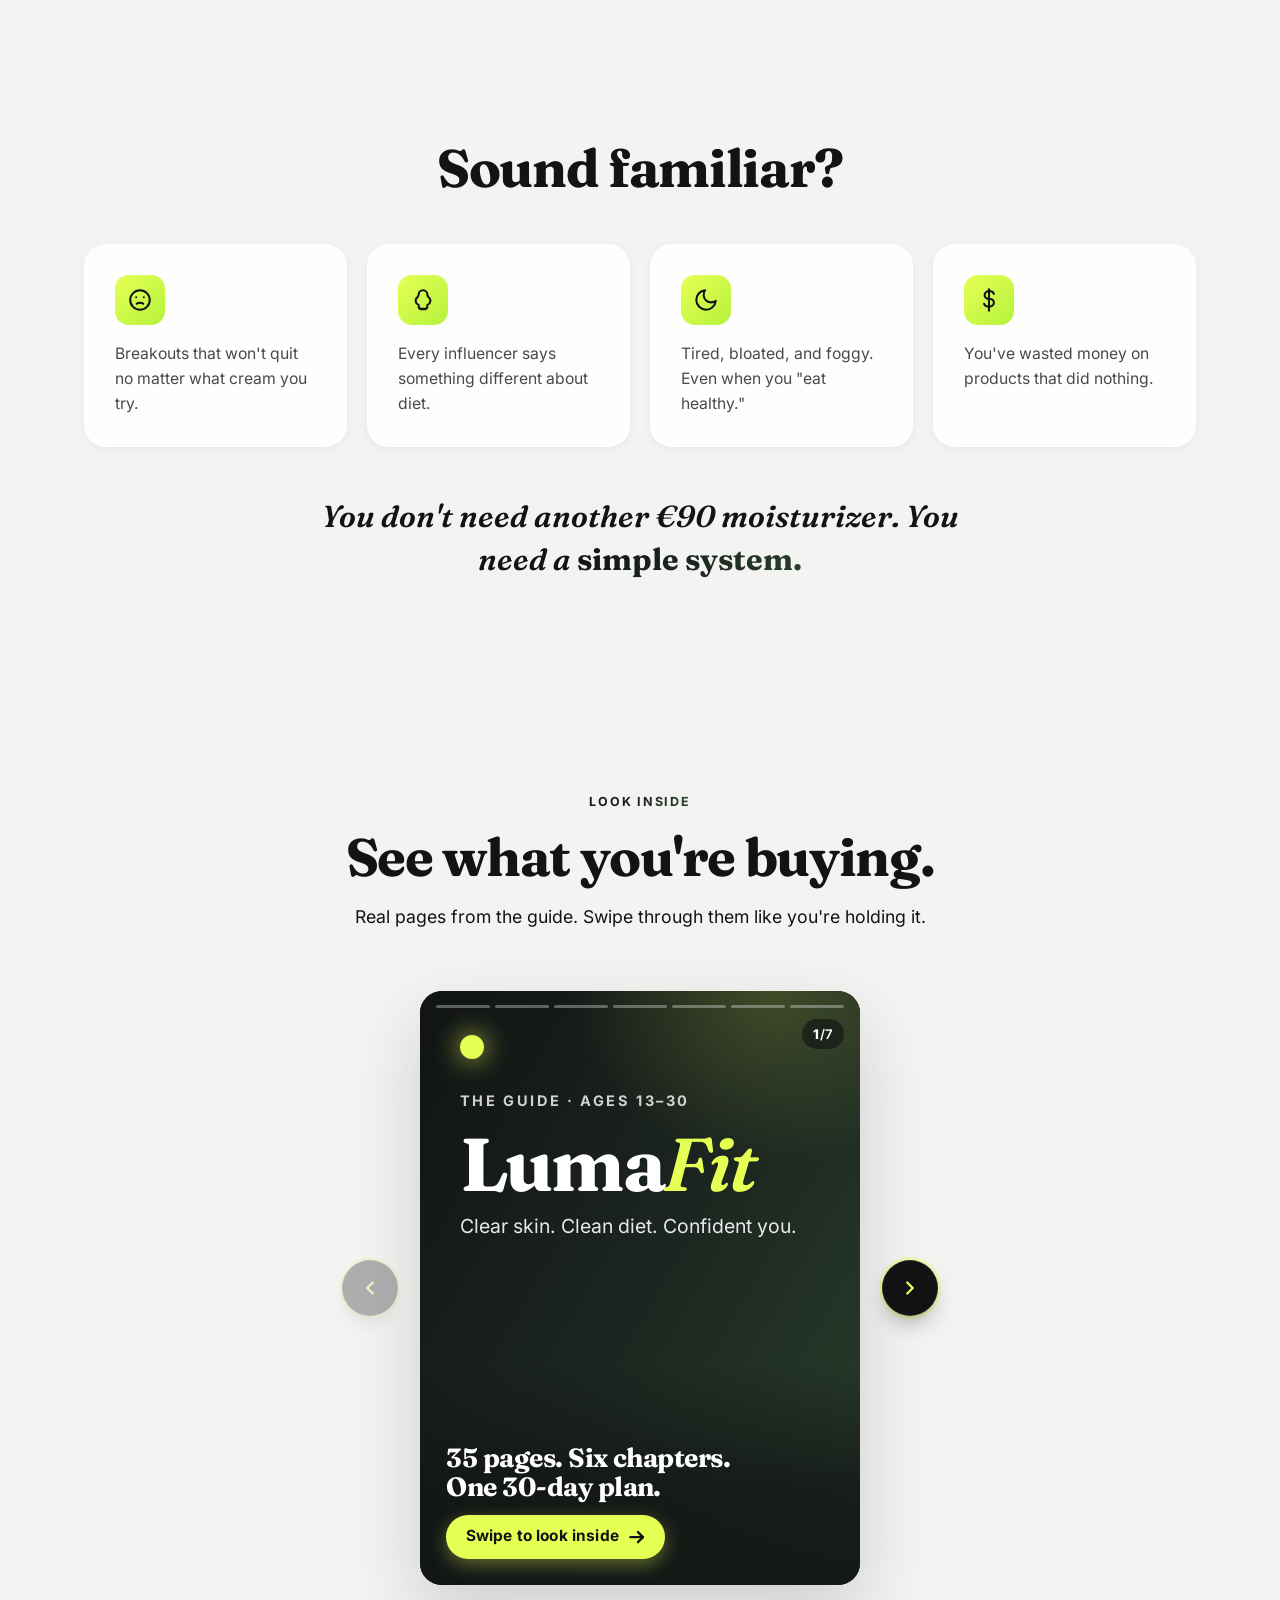
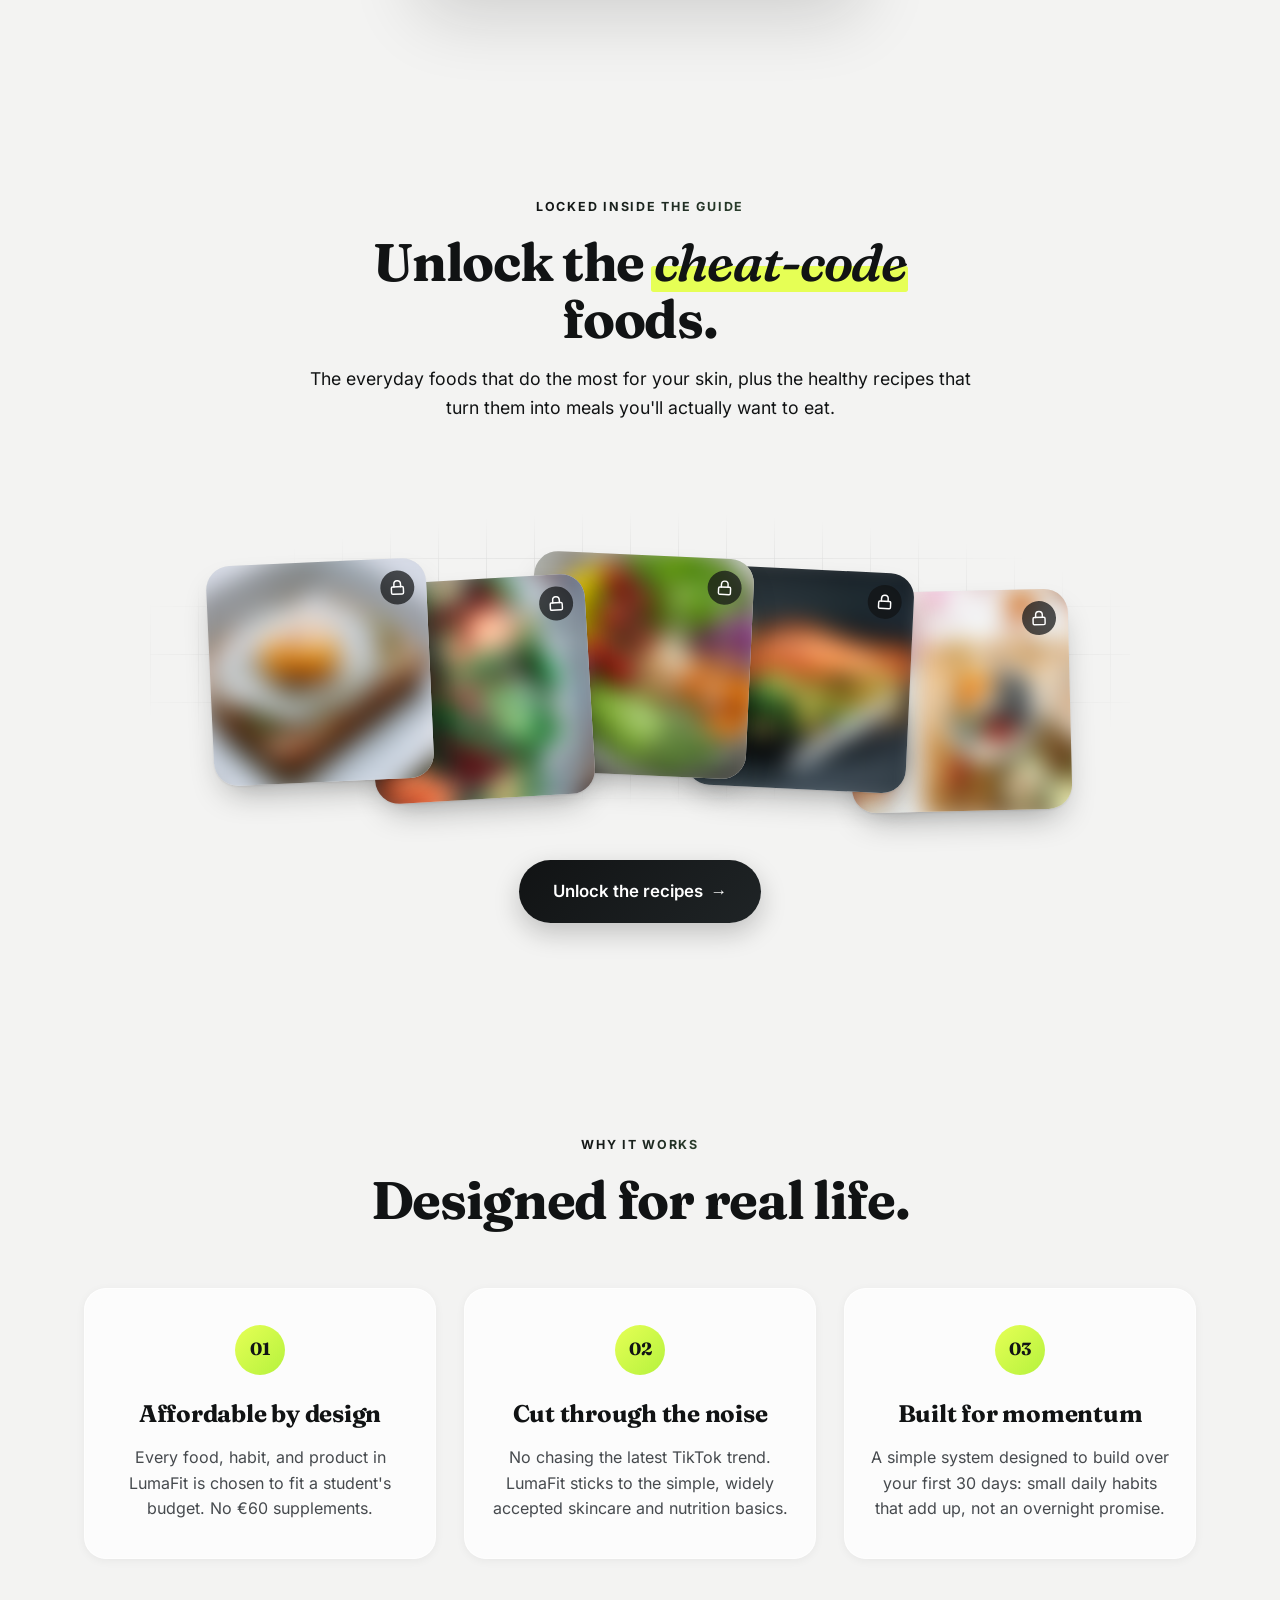
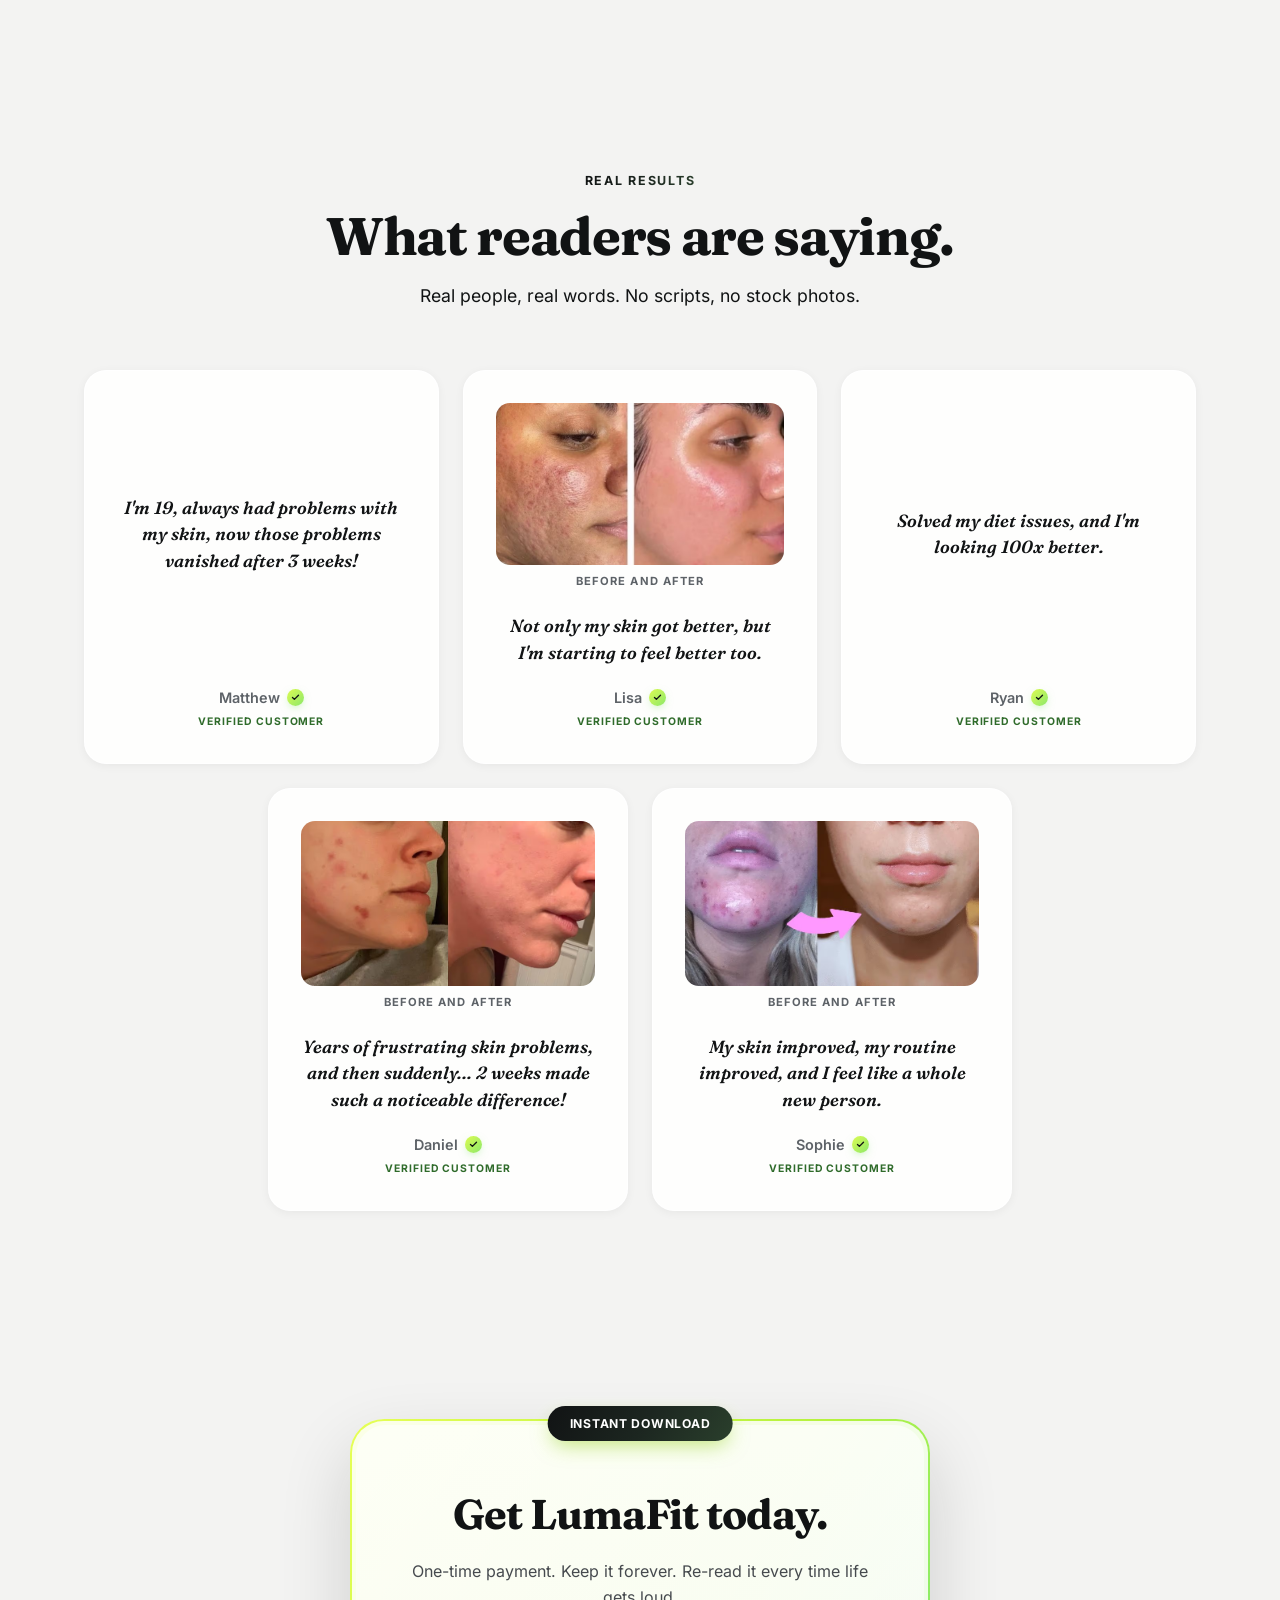
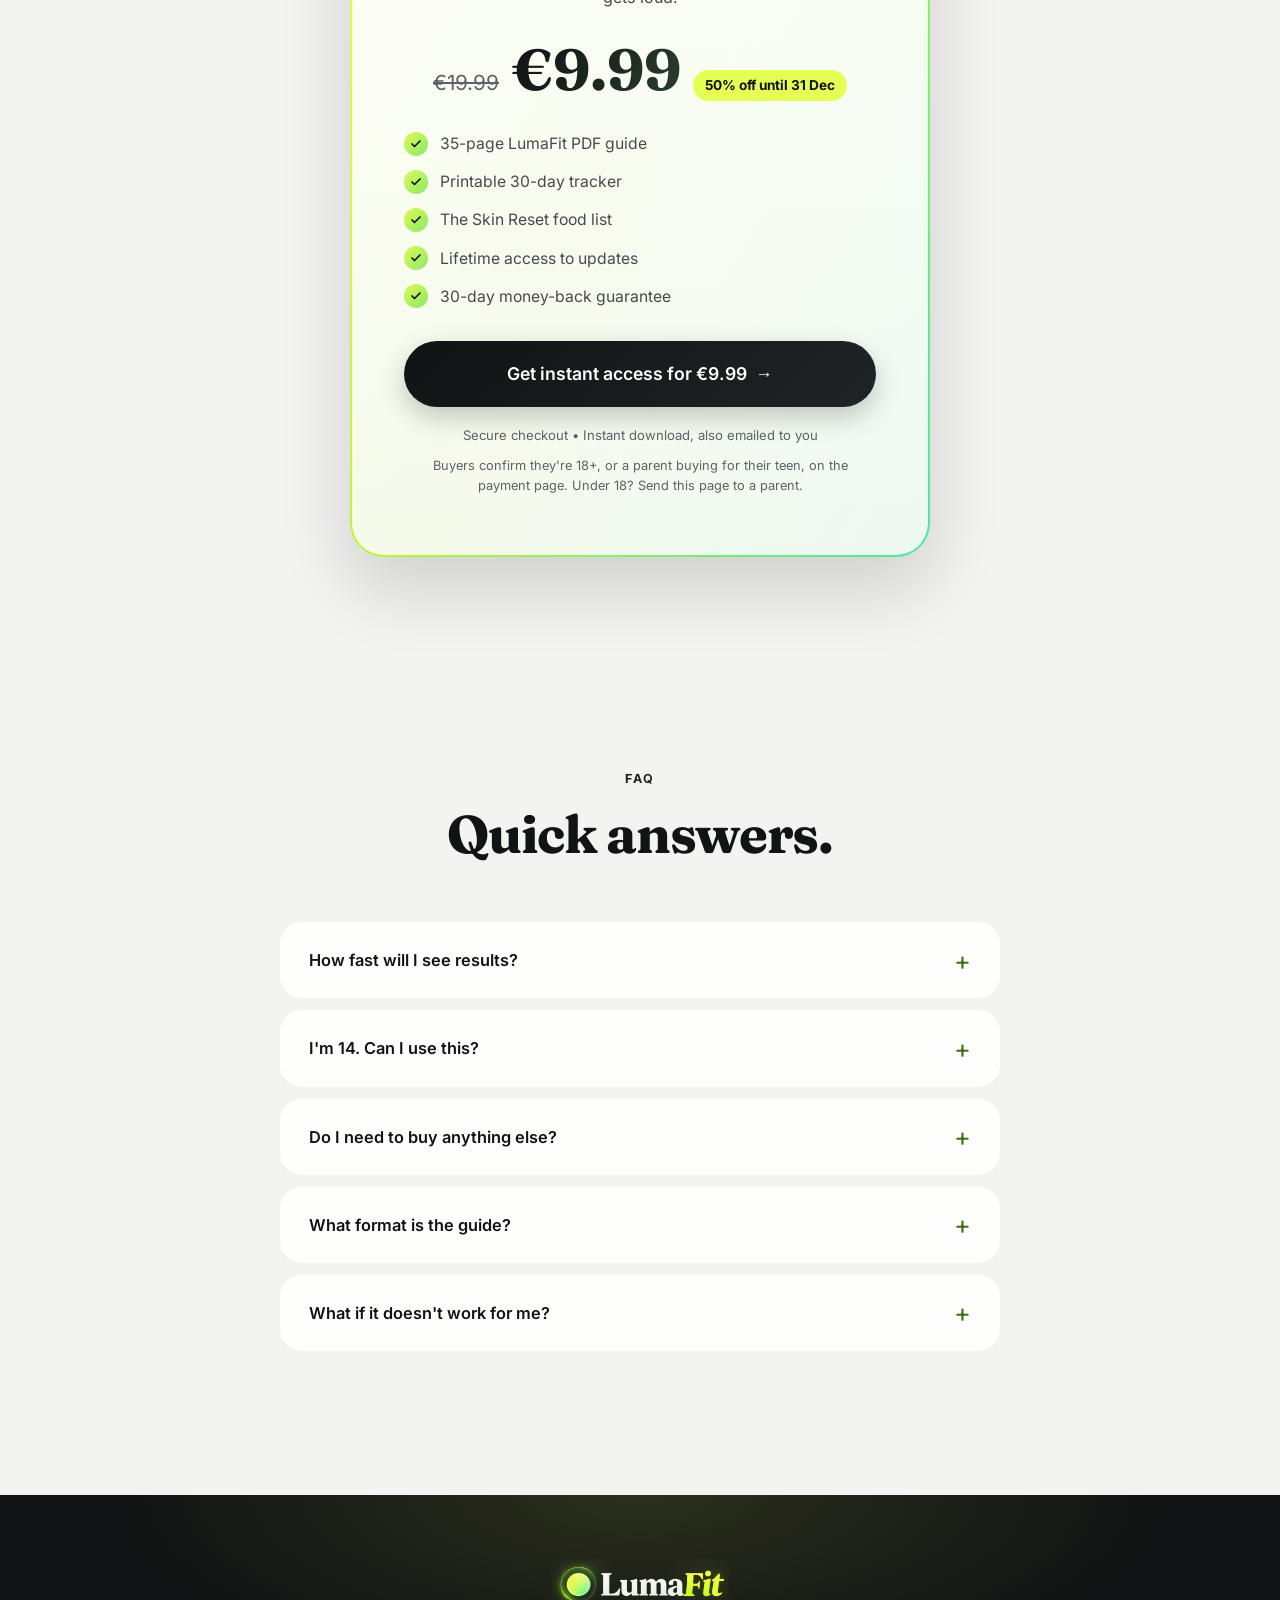
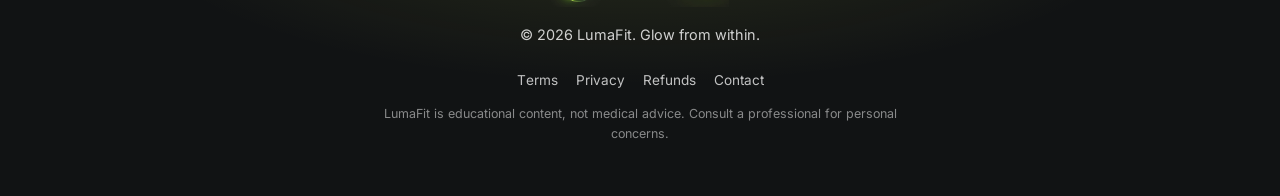
==== commit 23124635: "Phones: bigger type, a fuller first hero frame, and a visible swipe on the look-inside - A phone typ" ====
--- a/index.html
+++ b/index.html
@@ -8,21 +8,21 @@
     <meta property="og:description" content="Clear skin. Clean diet. Confident you. The no-BS guide built for 13–30.">
     <meta property="og:type" content="website">
     <meta property="og:url" content="https://lumafit.org/">
-    <meta property="og:image" content="https://lumafit.org/assets/og.png?v=2026101302">
+    <meta property="og:image" content="https://lumafit.org/assets/og.png?v=2026101303">
     <meta name="twitter:card" content="summary_large_image">
     <link rel="canonical" href="https://lumafit.org/">
     <title>LumaFit: Glow from within.</title>
-    <link rel="icon" href="/favicon.ico?v=2026101302" sizes="48x48">
-    <link rel="icon" type="image/png" sizes="32x32" href="/assets/favicon-32.png?v=2026101302">
-    <link rel="icon" type="image/png" sizes="16x16" href="/assets/favicon-16.png?v=2026101302">
-    <link rel="icon" type="image/png" sizes="192x192" href="/assets/icon-192.png?v=2026101302">
-    <link rel="apple-touch-icon" href="/assets/apple-touch-icon.png?v=2026101302">
+    <link rel="icon" href="/favicon.ico?v=2026101303" sizes="48x48">
+    <link rel="icon" type="image/png" sizes="32x32" href="/assets/favicon-32.png?v=2026101303">
+    <link rel="icon" type="image/png" sizes="16x16" href="/assets/favicon-16.png?v=2026101303">
+    <link rel="icon" type="image/png" sizes="192x192" href="/assets/icon-192.png?v=2026101303">
+    <link rel="apple-touch-icon" href="/assets/apple-touch-icon.png?v=2026101303">
     <!-- Bump ?v= on every css/ or js/ change. The lumafit.org zone's Browser
          Cache TTL (4h) overrides origin cache headers on CSS/JS, so a new URL
          is the only reliable way to get returning visitors the fresh files. -->
     <link rel="preload" href="assets/fonts/fraunces-latin.woff2" as="font" type="font/woff2" crossorigin>
     <link rel="preload" href="assets/fonts/inter-latin.woff2" as="font" type="font/woff2" crossorigin>
-    <link rel="stylesheet" href="css/styles.css?v=2026101302">
+    <link rel="stylesheet" href="css/styles.css?v=2026101303">
     <script type="application/ld+json">
 {
   "@context": "https://schema.org",
@@ -39,7 +39,7 @@
       "@type": "Product",
       "name": "LumaFit: The Complete Glow-Up Guide",
       "description": "A 35-page PDF guide to clear skin, clean eating, body basics and confidence for ages 13 to 30, with a printable 30-day tracker and the Skin Reset food list.",
-      "image": "https://lumafit.org/assets/og.png?v=2026101302",
+      "image": "https://lumafit.org/assets/og.png?v=2026101303",
       "brand": {
         "@type": "Brand",
         "name": "LumaFit",
@@ -144,7 +144,7 @@
     <nav class="nav" id="nav">
         <div class="container nav-inner">
             <a href="#" class="brand" aria-label="LumaFit home">
-                <img src="assets/brand/logo.webp?v=2026101302" srcset="assets/brand/logo-320.webp?v=2026101302 320w, assets/brand/logo.webp?v=2026101302 640w" sizes="100px" alt="LumaFit" width="640" height="172" fetchpriority="high" decoding="async">
+                <img src="assets/brand/logo.webp?v=2026101303" srcset="assets/brand/logo-320.webp?v=2026101303 320w, assets/brand/logo.webp?v=2026101303 640w" sizes="100px" alt="LumaFit" width="640" height="172" fetchpriority="high" decoding="async">
             </a>
             <ul class="nav-links">
                 <li><a href="#inside">What's inside</a></li>
@@ -168,7 +168,7 @@
             </h1>
             <!-- Two separate jobs, so two elements rather than one <br>: the
                  mantra is the line people repeat, the sub explains the buy. -->
-            <p class="hero-mantra">Clear skin. Clean diet. Confident you.</p>
+            <p class="hero-mantra"><span>Clear skin.</span> <span>Clean diet.</span> <span>Confident you.</span></p>
             <p class="hero-sub">
                 The no-BS guide to looking better and feeling unstoppable. No fad diets, no €80 serums.
             </p>
@@ -387,7 +387,7 @@
                                         </div>
                                     </div>
                                 </div>
-                                <div class="look-cap"><b>35 pages. Six chapters. One 30-day plan.</b><span>Swipe to look inside.</span></div>
+                                <div class="look-cap"><b>35 pages. Six chapters. One 30-day plan.</b><span class="look-swipe">Swipe to look inside<svg viewBox="0 0 24 24" aria-hidden="true"><path d="M4 12h15"/><path d="M13 6l6 6-6 6"/></svg></span></div>
                             </div>
 
                             <!-- 2 · Contents -->
@@ -767,7 +767,7 @@
     <footer class="footer">
         <div class="container footer-inner">
             <div class="footer-brand">
-                <img src="assets/brand/logo.webp?v=2026101302" alt="LumaFit" width="640" height="172" loading="lazy" decoding="async">
+                <img src="assets/brand/logo.webp?v=2026101303" alt="LumaFit" width="640" height="172" loading="lazy" decoding="async">
             </div>
             <p class="footer-note">© 2026 LumaFit. Glow from within.</p>
             <nav class="footer-links">
@@ -783,21 +783,21 @@
     <!-- Mobile sticky CTA: js/script.js shows it between the hero and the buy card. -->
     <div class="mobile-cta" id="mobileCta" aria-hidden="true">
         <span class="mobile-cta-lead">
-            <img class="mobile-cta-mark" src="assets/brand/mark.webp?v=2026101302" alt="" width="128" height="128" loading="lazy" decoding="async">
+            <img class="mobile-cta-mark" src="assets/brand/mark.webp?v=2026101303" alt="" width="128" height="128" loading="lazy" decoding="async">
             <span class="mobile-cta-text">The LumaFit guide · <span data-price>€9.99</span><small>Instant download · 30-day refund</small></span>
         </span>
         <a href="#buy" class="btn btn-primary btn-sm" tabindex="-1">Get it <span class="btn-arrow">→</span></a>
     </div>
 
-    <script src="js/cascade.js?v=2026101302" defer></script>
-    <script src="js/hover-button.js?v=2026101302" defer></script>
-    <script src="js/glow-cards.js?v=2026101302" defer></script>
-    <script src="js/photo-gallery.js?v=2026101302" defer></script>
-    <script src="js/look-inside.js?v=2026101302" defer></script>
-    <script src="js/hero-show.js?v=2026101302" defer></script>
-    <script src="js/nav-cursor.js?v=2026101302" defer></script>
-    <script src="js/sale-bar.js?v=2026101302" defer></script>
-    <script src="js/script.js?v=2026101302" defer></script>
+    <script src="js/cascade.js?v=2026101303" defer></script>
+    <script src="js/hover-button.js?v=2026101303" defer></script>
+    <script src="js/glow-cards.js?v=2026101303" defer></script>
+    <script src="js/photo-gallery.js?v=2026101303" defer></script>
+    <script src="js/look-inside.js?v=2026101303" defer></script>
+    <script src="js/hero-show.js?v=2026101303" defer></script>
+    <script src="js/nav-cursor.js?v=2026101303" defer></script>
+    <script src="js/sale-bar.js?v=2026101303" defer></script>
+    <script src="js/script.js?v=2026101303" defer></script>
     <script>
     // The WebGL backgrounds and the liquid headline are desktop delights. On a
     // phone they cost seconds of main-thread time before the first paint (the
--- a/css/styles.css
+++ b/css/styles.css
@@ -767,6 +767,10 @@
     text-wrap: balance;
 }
 
+/* Each sentence holds together: on a phone the line breaks between them,
+   never inside one. */
+.hero-mantra span { white-space: nowrap; }
+
 /* The explanation: deliberately quieter and set to a narrower measure, so the
    block tapers and the eye lands on the mantra first. Quieter by size and
    weight, not by a lighter grey: it sits straight on the moving waves. */
@@ -1248,34 +1252,49 @@
 @media (max-width: 720px) {
     /* no backdrop blur over the shader on phones; the card is near-opaque anyway */
     .show {
-        padding: 20px 16px 12px;
+        padding: 22px 16px 14px;
         border-radius: var(--radius-md);
         background: rgba(255, 255, 255, 0.92);
         backdrop-filter: none;
         -webkit-backdrop-filter: none;
     }
     .show-frame { gap: 14px; }
-    .show-title { font-size: clamp(1.35rem, 6.4vw, 1.75rem); }
+    .show-kicker { font-size: 0.74rem; }
+    .show-title { font-size: clamp(1.5rem, 7.2vw, 1.9rem); }
     .show-stage { aspect-ratio: 1; border-radius: 16px; }
-    .show-note { font-size: 0.78rem; }
-    .show-proof { grid-template-columns: 1fr 46px 1fr; gap: 4px; padding: 4%; }
-    .proof { border-radius: 12px; }
-    .proof figcaption { left: 6px; bottom: 6px; padding: 4px 8px; font-size: 0.56rem; letter-spacing: 0.08em; }
-    .proof-arrow span { font-size: 0.54rem; letter-spacing: 0.08em; }
+    .show-note { font-size: 0.86rem; }
+    /* Frame 1 on a phone: the arrow and its label share a short row above
+       the photos, so the two photos get the whole width between them and
+       stand taller; the group sits centred in the square. Side by side with
+       the arrow between, they filled half the stage. */
+    .show-proof {
+        grid-template-columns: 1fr 1fr;
+        grid-template-rows: auto 1fr;
+        align-content: center;
+        gap: 6px 8px;
+        padding: 3%;
+    }
+    .proof { border-radius: 12px; aspect-ratio: 5 / 7; }
+    .proof-before { grid-area: 2 / 1; }
+    .proof-after { grid-area: 2 / 2; }
+    .proof figcaption { left: 7px; bottom: 7px; padding: 4px 9px; font-size: 0.6rem; letter-spacing: 0.08em; }
+    .proof-arrow { grid-area: 1 / 1 / 2 / 3; display: flex; justify-content: center; align-items: center; gap: 8px; }
+    .proof-arrow svg { width: 60px; flex: none; }
+    .proof-arrow span { order: -1; font-size: 0.6rem; letter-spacing: 0.1em; }
     /* the tag gets the top band to itself, the page sits centred under it,
        and the card runs full width along the bottom */
     .page { left: 13%; top: 13%; width: 74%; }
-    .page-tag { left: 4%; top: 4%; bottom: auto; font-size: 0.54rem; letter-spacing: 0.08em; }
+    .page-tag { left: 4%; top: 4%; bottom: auto; font-size: 0.56rem; letter-spacing: 0.08em; }
     .show-card { left: 4%; right: 4%; top: auto; bottom: 4%; width: auto; padding: 11px 13px 10px; border-radius: 14px; transform: none; }
-    .show-card-head b { font-size: 0.74rem; }
-    .show-card-head span { font-size: 0.56rem; }
-    .week-list li { gap: 8px; padding: 5px 0; font-size: 0.7rem; }
-    .week-list i { width: 18px; height: 18px; font-size: 0.56rem; }
+    .show-card-head b { font-size: 0.8rem; }
+    .show-card-head span { font-size: 0.6rem; }
+    .week-list li { gap: 8px; padding: 5px 0; font-size: 0.74rem; }
+    .week-list i { width: 19px; height: 19px; font-size: 0.58rem; }
     .show-grid { grid-template-columns: repeat(10, 1fr); gap: 3px; }
-    .show-grid i { font-size: 0.54rem; border-radius: 5px; }
-    .show-foot { gap: 8px; margin-top: 14px; }
+    .show-grid i { font-size: 0.56rem; border-radius: 5px; }
+    .show-foot { gap: 8px; margin-top: 16px; }
     .show-tabs { gap: 6px; }
-    .show-tabs button { gap: 6px; font-size: 0.66rem; }
+    .show-tabs button { gap: 7px; font-size: 0.72rem; }
 }
 
 /* =========================================================================
@@ -2629,6 +2648,28 @@
 }
 .look-cap span { display: block; margin-top: 1.6cqi; font-size: 3.5cqi; color: rgba(255, 255, 255, 0.82); }
 
+/* The cover's "swipe" line as a volt pill with an arrow that keeps nudging
+   right: the one sign of the sideways pages that sits where the eye lands.
+   It goes once the visitor has moved a page (js/look-inside.js: has-moved). */
+.look-cap .look-swipe {
+    display: inline-flex; align-items: center; gap: 1.8cqi;
+    margin-top: 3cqi; padding: 2.2cqi 4cqi 2.2cqi 4.4cqi;
+    border-radius: 100px;
+    background: var(--volt); color: var(--on-volt);
+    font-size: 3.5cqi; font-weight: 700; letter-spacing: 0.01em;
+    box-shadow: 0 6px 18px rgba(var(--volt-rgb), 0.35);
+}
+.look-swipe svg {
+    width: 4.6cqi; height: 4.6cqi;
+    fill: none; stroke: currentColor; stroke-width: 2.8; stroke-linecap: round; stroke-linejoin: round;
+    animation: look-swipe-go 1.4s ease-in-out infinite;
+}
+@keyframes look-swipe-go {
+    0%, 100% { transform: none; }
+    50% { transform: translateX(1cqi); }
+}
+.look.has-moved .look-swipe { display: none; }
+
 /* Progress segments and the page counter. */
 .look-bar {
     position: absolute; top: 3.2cqi; left: 3.6cqi; right: 3.6cqi; z-index: 3;
@@ -2716,6 +2757,36 @@
     .look.is-first [data-look-prev], .look.is-last [data-look-next] { opacity: 0.3; pointer-events: none; }
 }
 
+/* Phones: the arrows sit in a row right under the stage, as tap targets and
+   as the standing sign that the pages go sideways (on the stage itself they
+   sat on the page text). On top of that the pages nudge once when the show
+   first comes into view (js/look-inside.js sets is-nudging): a peek at page
+   two, then back. */
+@media (max-width: 719px) {
+    .look-wrap { grid-template-columns: 1fr 1fr; gap: 14px 12px; justify-items: center; }
+    .look-stage { grid-column: 1 / -1; width: 100%; }
+    .look-arrow {
+        display: grid; place-items: center;
+        width: 48px; height: 48px; border-radius: 50%;
+        background: var(--graphite); border: 1px solid rgba(255, 255, 255, 0.08);
+        box-shadow:
+            0 10px 22px -10px rgba(17, 19, 20, 0.5),
+            0 0 0 3px rgba(var(--volt-rgb), 0.4);
+        transition: opacity 0.2s ease;
+    }
+    .look-arrow svg { width: 20px; height: 20px; stroke: var(--volt); fill: none; stroke-width: 2.8; stroke-linecap: round; stroke-linejoin: round; }
+    .look-arrow[data-look-prev] { grid-area: 2 / 1; justify-self: end; }
+    .look-arrow[data-look-next] { grid-area: 2 / 2; justify-self: start; }
+    .look.is-first [data-look-prev], .look.is-last [data-look-next] { opacity: 0.3; pointer-events: none; }
+    /* the slides move, not the track: the track clips its own overflow, so a
+       moved track would show the stage behind it instead of page two */
+    .look.is-nudging .look-slide { animation: look-nudge 1.2s cubic-bezier(0.22, 1, 0.36, 1) 0.5s 1 both; }
+}
+@keyframes look-nudge {
+    0%, 100% { transform: none; }
+    38% { transform: translateX(-12%); }
+}
+
 /* ---------- Mobile sticky CTA ----------
    Phones lose the nav links, so once the hero scrolls away there is no buy
    button in view until the price card. js/script.js turns this on between
@@ -2792,3 +2863,39 @@
     .nav.scrolled { background: rgba(255, 255, 255, 0.98); }
     .mobile-cta { background: rgba(255, 255, 255, 0.96); }
 }
+
+/* ---------- Phones: a larger type scale ----------
+   The desktop scale clamps down with the viewport and came out a size too
+   small held at arm's length. Headings, leads and card copy all step up
+   here; the chrome (nav, sale bar, sticky CTA) keeps its tuned sizes.
+   Last in the file so it wins by order over every earlier phone rule. */
+@media (max-width: 720px) {
+    .chip { font-size: 0.86rem; padding: 9px 18px; margin-bottom: 26px; }
+    .hero-title { font-size: clamp(3rem, 13.4vw, 3.8rem); margin-bottom: 20px; }
+    .hero-mantra { font-size: clamp(1.3rem, 5.6vw, 1.5rem); margin-bottom: 14px; }
+    .hero-sub { font-size: 1.05rem; margin-bottom: 34px; }
+    .hover-btn { padding: 15px 24px; font-size: 1.04rem; }
+    .hero-trust { font-size: 0.9rem; }
+    .stat-num { font-size: clamp(2.4rem, 9.6vw, 3rem); }
+    .stat-label { font-size: 0.94rem; }
+    .eyebrow { font-size: 0.82rem; }
+    .section-title { font-size: clamp(2.2rem, 9.4vw, 2.8rem); }
+    .section-lead { font-size: 1.16rem; }
+    .problem-card p { font-size: 1.06rem; }
+    .problem-lead { font-size: clamp(1.45rem, 6.2vw, 1.8rem); }
+    .inside-card h3 { font-size: 1.5rem; }
+    .inside-card p { font-size: 1.04rem; }
+    .benefit h3 { font-size: 1.56rem; }
+    .benefit p { font-size: 1.04rem; }
+    .pg-cta-pill { font-size: 0.86rem; }
+    .testimonial p { font-size: 1.16rem; }
+    .t-author { font-size: 0.94rem; }
+    .buy-title { font-size: clamp(2rem, 8.2vw, 2.5rem); }
+    .buy-list li { font-size: 1.04rem; }
+    .price-note { font-size: 0.9rem; }
+    .buy-fine { font-size: 0.86rem; }
+    .faq-item summary { font-size: 1.08rem; }
+    .faq-item p { font-size: 1.02rem; }
+    .footer-note { font-size: 0.95rem; }
+    .footer-links a { font-size: 0.9rem; }
+}
